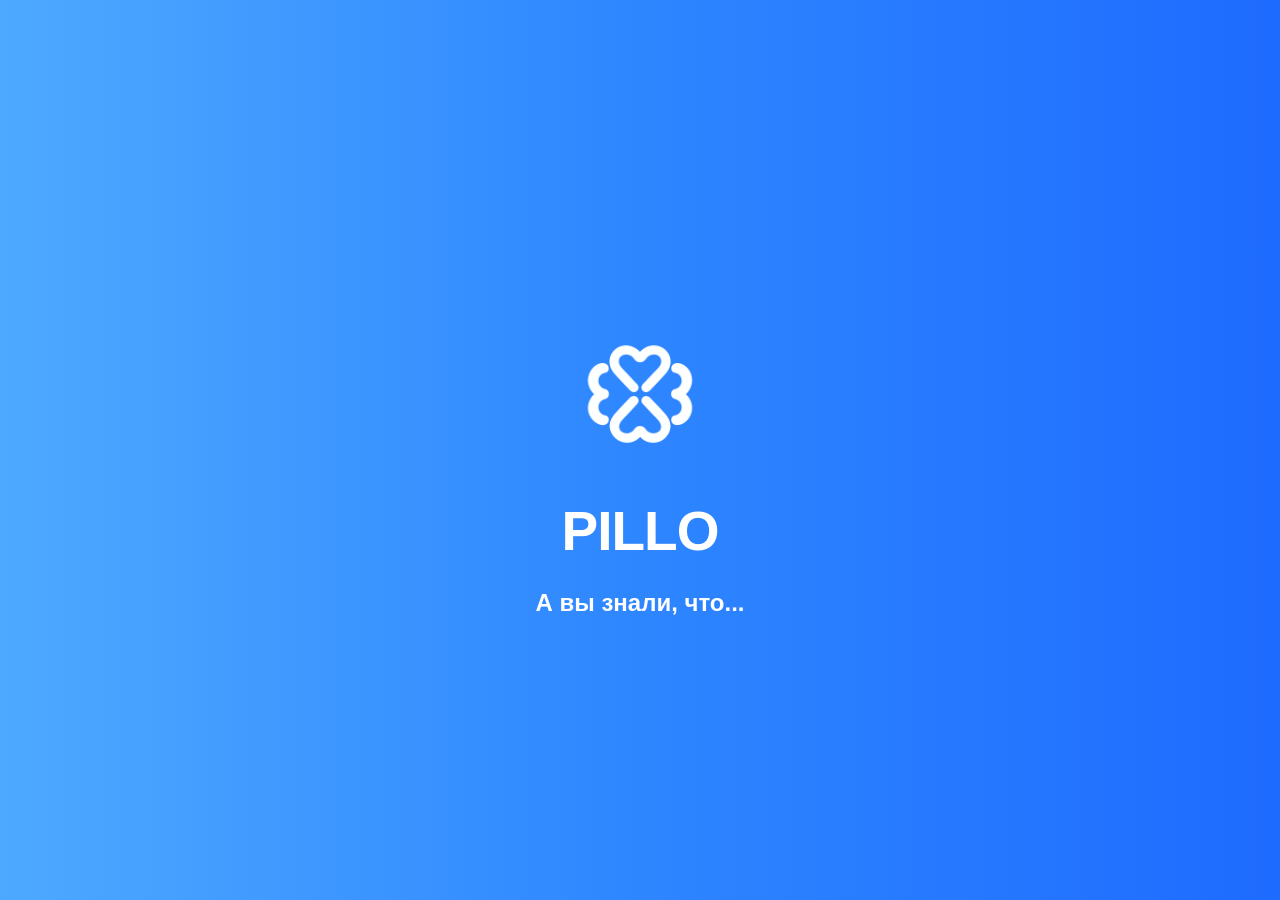
==== index.html @ 99089538 "Add files via upload" ====
<!DOCTYPE html>
<html lang="ru">
<head>
    <meta charset="UTF-8" />
    <link rel="icon" type="image/png" sizes="32x32" href="/favicon-32.png">
    <link rel="icon" type="image/png" sizes="192x192" href="/icon-192.png">
    <link rel="apple-touch-icon" href="/icon-192.png">
    <link rel="manifest" href="/manifest.json">
    <meta name="theme-color" content="#2E86FF">
    <meta name="viewport" content="width=device-width, initial-scale=1.0, maximum-scale=1.0, user-scalable=no, viewport-fit=cover" />
    <title>Таблетки • финальная версия</title>
    <style>
        :root {
            --tg-top-offset: 0px;
            --anim-duration: 0.2s;
            --anim-ease: cubic-bezier(0.2, 0.9, 0.4, 1);
        }
        * {
            margin: 0;
            padding: 0;
            box-sizing: border-box;
            font-family: 'Inter', -apple-system, BlinkMacSystemFont, 'Segoe UI', Roboto, Helvetica, Arial, sans-serif;
        }
        body {
            background: #eef2f6;
            display: flex;
            align-items: center;
            justify-content: center;
            min-height: 100vh;
            padding: 0;
        }
        .app {
            width: 100%;
            max-width: 400px;
            background: #ffffff;
            border-radius: 32px 32px 0 0;
            overflow: hidden;
            display: flex;
            flex-direction: column;
            height: calc(100vh - var(--tg-top-offset));
            box-shadow: 0 20px 40px rgba(0,20,50,0.15);
            position: relative;
            transition: box-shadow var(--anim-duration) var(--anim-ease);
        }
        .top-pill {
            background: #d2e6ff;
            border-radius: 0 0 32px 32px;
            padding: calc(18px + env(safe-area-inset-top) + var(--tg-top-offset)) 20px 18px 20px;
            display: flex;
            align-items: center;
            gap: 12px;
            box-shadow: 0 4px 12px rgba(0, 100, 200, 0.1);
            position: relative;
            transition: padding var(--anim-duration) var(--anim-ease);
        }
        .avatar {
            width: 52px;
            height: 52px;
            background: #b7d9ff;
            border-radius: 26px;
            display: flex;
            align-items: center;
            justify-content: center;
            flex-shrink: 0;
            overflow: hidden;
            background-size: cover;
            background-position: center;
            transition: transform var(--anim-duration) var(--anim-ease);
        }
        .avatar:active {
            transform: scale(0.94);
        }
        .avatar svg {
            width: 36px;
            height: 36px;
            fill: #1f5080;
            transition: fill var(--anim-duration) var(--anim-ease);
        }
        .user-info {
            flex: 1;
        }
        .user-name {
            font-weight: 800;
            font-size: 16px;
            color: #0a2540;
            line-height: 1.3;
            transition: color var(--anim-duration) var(--anim-ease);
        }
        .user-switch {
            font-size: 13px;
            color: #4f6f8f;
            margin-top: 2px;
            cursor: pointer;
            transition: color var(--anim-duration) var(--anim-ease);
        }
        .user-switch:active {
            opacity: 0.7;
        }
        .app-logo {
            width: 65px !important;
            height: 65px !important;
            min-width: 48px;
            min-height: 48px;
            background: #d2e6ff;
            border-radius: 14px;
            display: flex !important;
            align-items: center;
            justify-content: center;
            flex-shrink: 0;
            transition: transform var(--anim-duration) var(--anim-ease);
        }
        .app-logo:active {
            transform: scale(0.94);
        }
        .app-logo img {
            width: 55px !important;
            height: 55px !important;
            max-width: none;
            max-height: none;
            object-fit: contain;
            filter: brightness(0) saturate(100%) invert(0.5) sepia(1) saturate(5) hue-rotate(170deg);
        }
        .month-bar {
            display: flex;
            align-items: center;
            justify-content: space-between;
            padding: 12px 20px 8px;
            background: white;
            position: relative;
        }
        .month-left {
            font-weight: 700;
            font-size: 18px;
            color: #113355;
            cursor: pointer;
            display: flex;
            align-items: center;
            gap: 4px;
            transition: color var(--anim-duration) var(--anim-ease);
        }
        .month-left:active {
            color: #2e7aff;
        }
        .month-left svg {
            width: 20px;
            height: 20px;
            fill: #2d5980;
            transition: fill var(--anim-duration) var(--anim-ease);
        }
        .month-nav {
            display: flex;
            gap: 12px;
        }
        .month-nav button {
            background: #eef5fc;
            border: none;
            width: 36px;
            height: 36px;
            border-radius: 40px;
            display: flex;
            align-items: center;
            justify-content: center;
            cursor: pointer;
            transition: transform var(--anim-duration) var(--anim-ease), background var(--anim-duration) var(--anim-ease);
        }
        .month-nav button:active {
            transform: scale(0.92);
            background: #ddeeff;
        }
        .month-nav button svg {
            width: 24px;
            height: 24px;
            fill: #2d5980;
        }
        .calendar-popup {
            position: absolute;
            top: 80px;
            left: 50%;
            transform: translateX(-50%);
            width: 300px;
            max-width: 90vw;
            background: white;
            border-radius: 32px;
            box-shadow: 0 30px 50px #00000030;
            padding: 18px;
            z-index: 100;
            display: none;
            animation: popFade 0.2s var(--anim-ease);
        }
        @keyframes popFade {
            from { opacity: 0; transform: translate(-50%, -20px) scale(0.9); }
            to { opacity: 1; transform: translate(-50%, 0) scale(1); }
        }
        .cal-header {
            display: flex;
            justify-content: space-between;
            align-items: center;
            margin-bottom: 16px;
        }
        .cal-header button {
            background: #eef5fc;
            border: none;
            width: 36px;
            height: 36px;
            border-radius: 40px;
            display: flex;
            align-items: center;
            justify-content: center;
            cursor: pointer;
            transition: transform var(--anim-duration) var(--anim-ease);
        }
        .cal-header button:active {
            transform: scale(0.92);
        }
        .cal-header button svg {
            width: 24px;
            height: 24px;
            fill: #2d5980;
        }
        .cal-weekdays {
            display: grid;
            grid-template-columns: repeat(7,1fr);
            text-align: center;
            color: #6d8bb0;
            font-size: 12px;
            margin-bottom: 8px;
        }
        .cal-grid {
            display: grid;
            grid-template-columns: repeat(7,1fr);
            gap: 4px;
        }
        .cal-cell {
            aspect-ratio: 1/1;
            display: flex;
            align-items: center;
            justify-content: center;
            background: #f6faff;
            border-radius: 30px;
            cursor: pointer;
            font-weight: 500;
            transition: background var(--anim-duration) var(--anim-ease), transform var(--anim-duration) var(--anim-ease);
        }
        .cal-cell:active {
            transform: scale(0.9);
        }
        .cal-cell.selected {
            background: linear-gradient(90deg, #4DA9FF, #2E86FF, #1E6BFF);
            color: white;
        }
        .cal-cell.today {
            border: 2px solid #2e7aff;
            background: white;
            color: #2e7aff;
            font-weight: 700;
        }
        .cal-cell.empty {
            background: transparent;
            pointer-events: none;
        }
        .week-row {
            display: flex;
            gap: 6px;
            justify-content: space-between;
            padding: 0 16px 10px;
            transition: opacity 0.25s var(--anim-ease);
        }
        .day-chip {
            flex: 1;
            aspect-ratio: 1/1;
            background: #f6faff;
            border-radius: 16px;
            display: flex;
            flex-direction: column;
            align-items: center;
            justify-content: center;
            color: #1f3f5c;
            cursor: pointer;
            border: 2px solid transparent;
            transition: background var(--anim-duration) var(--anim-ease), border-color var(--anim-duration) var(--anim-ease), transform var(--anim-duration) var(--anim-ease);
        }
        .day-chip:active {
            transform: scale(0.94);
        }
        .day-chip.today {
            border-color: #2e7aff;
            background: white;
        }
        .day-chip.selected {
            background: linear-gradient(90deg, #4DA9FF, #2E86FF, #1E6BFF);
            color: white;
            border: none;
        }
        .day-number {
            font-weight: 700;
            font-size: 16px;
        }
        .day-name {
            font-size: 10px;
            text-transform: uppercase;
            opacity: 0.7;
        }
        .divider-light {
            height: 1px;
            background: #e0eaf5;
            margin: 6px 16px 10px;
        }
        .content {
            flex: 1;
            overflow-y: auto;
            padding: 0 16px 8px;
            scrollbar-width: thin;
            transition: padding var(--anim-duration) var(--anim-ease);
            position: relative;
        }
        .content-fade-out {
            animation: fadeOut 0.2s var(--anim-ease) forwards;
        }
        .content-fade-in {
            animation: fadeIn 0.2s var(--anim-ease) forwards;
        }
        @keyframes fadeOut {
            to { opacity: 0; transform: scale(0.95); }
        }
        @keyframes fadeIn {
            from { opacity: 0; transform: scale(0.95); }
            to { opacity: 1; transform: scale(1); }
        }
        .content::before {
            content: '';
            position: absolute;
            top: 0;
            left: 0;
            width: 20%;
            height: 100%;
            pointer-events: none;
            z-index: 1;
        }
        .content::after {
            content: '';
            position: absolute;
            top: 0;
            right: 0;
            width: 20%;
            height: 100%;
            pointer-events: none;
            z-index: 1;
        }
        .time-group {
            margin-bottom: 18px;
            border-bottom: 1px solid #edf2f9;
            padding-bottom: 6px;
            transition: border-color var(--anim-duration) var(--anim-ease);
        }
        .group-header {
            display: flex;
            align-items: center;
            justify-content: space-between;
            margin-bottom: 8px;
            cursor: pointer;
            user-select: none;
            transition: opacity var(--anim-duration) var(--anim-ease);
        }
        .group-header:active {
            opacity: 0.7;
        }
        .group-header-left {
            display: flex;
            align-items: center;
            gap: 6px;
        }
        .group-time {
            font-weight: 800;
            font-size: 20px;
            color: #0f2e4a;
        }
        .group-arrow svg {
            width: 20px;
            height: 20px;
            fill: #7a99bb;
            transition: transform 0.3s var(--anim-ease);
        }
        .group-header .btn-outline {
            background: #eaf1fb;
            border: none;
            padding: 6px 14px;
            border-radius: 40px;
            font-size: 13px;
            font-weight: 600;
            color: #1f4d8a;
            cursor: pointer;
            transition: background var(--anim-duration) var(--anim-ease), transform var(--anim-duration) var(--anim-ease);
        }
        .group-header .btn-outline:active {
            background: #d4e3ff;
            transform: scale(0.94);
        }
        .med-cards {
            display: grid;
            grid-template-rows: 1fr;
            transition: grid-template-rows 0.3s var(--anim-ease);
        }
        .time-group.collapsed .med-cards {
            grid-template-rows: 0fr;
        }
        .med-cards > * {
            min-height: 0;
            overflow: hidden;
        }
        .med-cards-inner {
            display: flex;
            flex-direction: column;
            gap: 8px;
        }
        .med-card {
            min-height: 78px;
            background: #ffffff;
            border-radius: 24px;
            padding: 14px 16px;
            margin: 8px 0;
            display: flex;
            align-items: center;
            gap: 12px;
            cursor: pointer;
            border: 1px solid #e2ecf9;
            transition: background 0.25s var(--anim-ease), box-shadow 0.25s var(--anim-ease), transform 0.2s ease;
            touch-action: pan-y;
            user-select: none;
            will-change: transform, background, box-shadow;
            position: relative;
            overflow: hidden;
        }
        .med-card:active {
            transform: scale(0.98);
            background: #f8fcff;
        }
        .med-card.taken {
            background: #edfff5;
            border-color: #a0ddc0;
        }
        .med-card.missed {
            background: #ffeceb;
            border-color: #ffc9c2;
        }
        .med-card.skipped {
            background: #ffeceb;
            border-color: #ffc9c2;
        }
        .med-card.swiping-right {
            background: linear-gradient(90deg, rgba(0,200,100,0.15), white);
        }
        .med-card.swiping-left {
            background: linear-gradient(90deg, white, rgba(255,80,80,0.15));
        }
        .med-icon {
            width: 50px;
            height: 50px;
            background: #f0f7ff;
            border-radius: 14px;
            display: flex;
            align-items: center;
            justify-content: center;
            flex-shrink: 0;
            transition: background var(--anim-duration) var(--anim-ease);
        }
        .input-group.time-group-ios {
            position: relative;
        }
        .input-group.time-group-ios {
    position: relative;
}

.time-input-wrapper {
    position: relative;
    display: flex;
    align-items: center;
    width: 100%;
}

#addMedicationToCourseBtn {
    display: block;
}

.time-input-wrapper input[type="time"] {
    width: 100%;
    padding: 12px 16px;
    border: 1px solid #d0ddee;
    border-radius: 24px;
    font-size: 16px;
    background: #f9fcff;
    outline: none;
    transition: border 0.2s var(--anim-ease), box-shadow 0.2s var(--anim-ease);
    -webkit-appearance: none;
    appearance: none;
    font-family: 'Inter', -apple-system, BlinkMacSystemFont, 'Segoe UI', Roboto, Helvetica, Arial, sans-serif;
}

.time-input-wrapper input[type="time"]:focus {
    border-color: #2e7aff;
    box-shadow: 0 0 0 3px rgba(46,122,255,0.1);
}

.time-input-wrapper input[type="time"]::-webkit-calendar-picker-indicator {
    background: transparent;
    position: absolute;
    right: 16px;
    top: 50%;
    transform: translateY(-50%);
    width: 24px;
    height: 24px;
    cursor: pointer;
    opacity: 0.6;
}

.btn-outline {
    background: #eaf1fb;
    border: none;
    padding: 8px 12px;
    border-radius: 40px;
    font-size: 13px;
    font-weight: 600;
    color: #1f4d8a;
    cursor: pointer;
    transition: background 0.2s, transform 0.1s;
}
.courses-list, .medicines-list {
    overflow-y: auto;
    max-height: 100%;
    -webkit-overflow-scrolling: touch;
    overscroll-behavior: contain;
    padding: 16px;
    /* Важно: задаём высоту относительно родителя */
    height: 100%;
    flex: 1;
}

.medicine-card-simple.optimistic,
.course-card.optimistic {
    opacity: 0.7;
    position: relative;
}

.medicine-card-simple.optimistic::after,
.course-card.optimistic::after {
    content: '';
    position: absolute;
    top: 0;
    left: 0;
    right: 0;
    bottom: 0;
    background: linear-gradient(90deg, transparent, rgba(255,255,255,0.3), transparent);
    animation: shimmer 1.5s infinite;
}

@keyframes shimmer {
    0% { transform: translateX(-100%); }
    100% { transform: translateX(100%); }
}

#tabContent {
    flex: 1;
    overflow: hidden;
    display: flex;
    flex-direction: column;
}
.btn-outline:active {
    background: #d4e3ff;
    transform: scale(0.94);
}

.time-input-wrapper input[type="time"]::-webkit-datetime-edit-fields-wrapper {
    padding: 0;
}

.time-input-wrapper input[type="time"]::-webkit-datetime-edit-hour-field,
.time-input-wrapper input[type="time"]::-webkit-datetime-edit-minute-field {
    font-family: 'Inter', -apple-system, BlinkMacSystemFont, 'Segoe UI', Roboto, Helvetica, Arial, sans-serif;
    font-size: 16px;
    padding: 0 2px;
}

.time-input-wrapper input[type="time"]::-webkit-datetime-edit-text {
    padding: 0 2px;
}

.time-placeholder {
    display: none;
    position: absolute;
    left: 16px;
    top: 50%;
    transform: translateY(-50%);
    color: #8FA9C6;
    font-size: 16px;
    pointer-events: none;
    font-family: 'Inter', -apple-system, BlinkMacSystemFont, 'Segoe UI', Roboto, Helvetica, Arial, sans-serif;
}

.time-input-wrapper input[type="time"]:not(:focus):placeholder-shown + .time-placeholder {
    display: block;
}

@media (hover: hover) {
    .med-card {
        cursor: pointer;
        transition: transform 0.1s ease, background 0.2s ease;
    }

    .med-card:hover {
        transform: scale(0.99);
        background: #f8fcff;
    }

    .med-card:active {
        transform: scale(0.98);
    }

    .day-chip:hover {
        background: #eef5fc;
        transform: scale(0.98);
    }

    .group-header .btn-outline:hover {
        background: #d4e3ff;
    }

    .action-btn:hover {
        background: #e6f0ff;
        transform: scale(0.98);
    }

    .action-btn.primary:hover {
        background: #1a5ad0;
    }
}

.sheet-overlay {
    pointer-events: auto;
}

.sheet-overlay .bottom-sheet-detail {
    pointer-events: auto;
}

@media (max-width: 768px) {
    .input-group.time-group-ios {
        margin-bottom: 20px;
    }

    .time-input-wrapper input[type="time"] {
        font-size: 15px;
        padding: 14px 16px;
    }

    .time-input-wrapper input[type="time"]::-webkit-datetime-edit-hour-field,
    .time-input-wrapper input[type="time"]::-webkit-datetime-edit-minute-field {
        font-size: 15px;
    }
}

@supports (-webkit-touch-callout: none) {
    .time-input-wrapper input[type="time"] {
        min-height: 48px;
        line-height: normal;
    }

    .time-input-wrapper input[type="time"]::-webkit-datetime-edit-hour-field:focus,
    .time-input-wrapper input[type="time"]::-webkit-datetime-edit-minute-field:focus {
        background-color: #e8f0ff;
        color: #2e7aff;
    }
}
.input-group.time-group-ios {
    position: relative;
}

.time-input-wrapper {
    position: relative;
    display: flex;
    align-items: center;
    width: 100%;
}

.time-input-wrapper input[type="time"] {
    width: 100%;
    padding: 12px 16px;
    border: 1px solid #d0ddee;
    border-radius: 24px;
    font-size: 16px;
    background: #f9fcff;
    outline: none;
    transition: border 0.2s var(--anim-ease), box-shadow 0.2s var(--anim-ease);
    -webkit-appearance: none;
    appearance: none;
    font-family: 'Inter', -apple-system, BlinkMacSystemFont, 'Segoe UI', Roboto, Helvetica, Arial, sans-serif;
    color: #01254a;
    text-align: left;
}

.time-input-wrapper input[type="time"]::-webkit-datetime-edit {
    text-align: left;
    padding: 0;
}

.time-input-wrapper input[type="time"]::-webkit-datetime-edit-fields-wrapper {
    text-align: left;
    padding: 0;
}

.time-input-wrapper input[type="time"]::-webkit-datetime-edit-hour-field,
.time-input-wrapper input[type="time"]::-webkit-datetime-edit-minute-field {
    font-family: 'Inter', -apple-system, BlinkMacSystemFont, 'Segoe UI', Roboto, Helvetica, Arial, sans-serif;
    font-size: 16px;
    padding: 0 2px;
    color: #01254a;
}

.time-input-wrapper input[type="time"]::-webkit-datetime-edit-text {
    padding: 0 2px;
    color: #01254a;
}

.time-input-wrapper input[type="time"]:focus {
    border-color: #2e7aff;
    box-shadow: 0 0 0 3px rgba(46,122,255,0.1);
}

.time-input-wrapper input[type="time"]::-webkit-calendar-picker-indicator {
    background: transparent;
    position: absolute;
    right: 16px;
    top: 50%;
    transform: translateY(-50%);
    width: 24px;
    height: 24px;
    cursor: pointer;
    opacity: 0.6;
}

@media (max-width: 768px) {
    .time-input-wrapper input[type="time"] {
        font-size: 15px;
        padding: 14px 16px;
    }

    .time-input-wrapper input[type="time"]::-webkit-datetime-edit-hour-field,
    .time-input-wrapper input[type="time"]::-webkit-datetime-edit-minute-field {
        font-size: 15px;
    }
}

@supports (-webkit-touch-callout: none) {
    .time-input-wrapper input[type="time"] {
        min-height: 48px;
        line-height: normal;
        text-align: left;
    }

    .time-input-wrapper input[type="time"]::-webkit-datetime-edit-hour-field:focus,
    .time-input-wrapper input[type="time"]::-webkit-datetime-edit-minute-field:focus {
        background-color: #e8f0ff;
        color: #2e7aff;
    }
}
        .med-icon svg {
            width: 30px;
            height: 30px;
            fill: #2e7aff;
        }
        .med-info {
            flex: 1;
            display: flex;
            flex-direction: column;
        }
        .med-name {
            font-weight: 700;
            font-size: 17px;
            color: #01254a;
            transition: color var(--anim-duration) var(--anim-ease);
        }
        .med-desc {
            color: #8FA9C6;
            font-size: 13px;
            margin-top: 3px;
            display: flex;
            align-items: center;
            gap: 4px;
        }
        .med-desc svg {
            width: 14px;
            height: 14px;
            fill: #8FA9C6;
        }
        .input-group.time-group-ios {
            position: relative;
        }

        .time-input-wrapper {
            position: relative;
            display: flex;
            align-items: center;
            width: 100%;
        }

        .time-input-wrapper input[type="time"] {
            width: 100%;
            padding: 12px 16px;
            border: 1px solid #d0ddee;
            border-radius: 24px;
            font-size: 16px;
            background: #f9fcff;
            outline: none;
            transition: border 0.2s var(--anim-ease), box-shadow 0.2s var(--anim-ease);
            -webkit-appearance: none;
            appearance: none;
            font-family: 'Inter', -apple-system, BlinkMacSystemFont, 'Segoe UI', Roboto, Helvetica, Arial, sans-serif;
        }

        .time-input-wrapper input[type="time"]:focus {
            border-color: #2e7aff;
            box-shadow: 0 0 0 3px rgba(46,122,255,0.1);
        }

        .time-input-wrapper input[type="time"]::-webkit-calendar-picker-indicator {
            background: transparent;
            position: absolute;
            right: 16px;
            top: 50%;
            transform: translateY(-50%);
            width: 24px;
            height: 24px;
            cursor: pointer;
            opacity: 0.6;
        }

        .time-input-wrapper input[type="time"]::-webkit-datetime-edit-fields-wrapper {
            padding: 0;
        }

        .time-input-wrapper input[type="time"]::-webkit-datetime-edit-hour-field,
        .time-input-wrapper input[type="time"]::-webkit-datetime-edit-minute-field {
            font-family: 'Inter', -apple-system, BlinkMacSystemFont, 'Segoe UI', Roboto, Helvetica, Arial, sans-serif;
            font-size: 16px;
            padding: 0 2px;
        }

        .time-input-wrapper input[type="time"]::-webkit-datetime-edit-text {
            padding: 0 2px;
        }

        .time-placeholder {
            display: none;
            position: absolute;
            left: 16px;
            top: 50%;
            transform: translateY(-50%);
            color: #8FA9C6;
            font-size: 16px;
            pointer-events: none;
            font-family: 'Inter', -apple-system, BlinkMacSystemFont, 'Segoe UI', Roboto, Helvetica, Arial, sans-serif;
        }

        .time-input-wrapper input[type="time"]:not(:focus):placeholder-shown + .time-placeholder {
            display: block;
        }

        @media (max-width: 768px) {
            .input-group.time-group-ios {
                margin-bottom: 20px;
            }

            .time-input-wrapper input[type="time"] {
                font-size: 15px;
                padding: 14px 16px;
            }

            .time-input-wrapper input[type="time"]::-webkit-datetime-edit-hour-field,
            .time-input-wrapper input[type="time"]::-webkit-datetime-edit-minute-field {
                font-size: 15px;
            }
        }

@supports (-webkit-touch-callout: none) {
    .time-input-wrapper input[type="time"] {
        min-height: 48px;
        line-height: normal;
    }

    .time-input-wrapper input[type="time"]::-webkit-datetime-edit-hour-field:focus,
    .time-input-wrapper input[type="time"]::-webkit-datetime-edit-minute-field:focus {
        background-color: #e8f0ff;
        color: #2e7aff;
    }
}
        .med-status {
            font-weight: 600;
            font-size: 13px;
            margin-top: 3px;
            display: flex;
            align-items: center;
            gap: 4px;
            transition: color var(--anim-duration) var(--anim-ease);
        }
        .status-taken { color: #0f9d6a; }
        .status-missed { color: #e74c3c; }
        .status-pending { color: #7a8fa8; }
        .status-postponed { color: #3498db; }
        .status-icon svg {
            width: 16px;
            height: 16px;
        }
        .status-taken svg { stroke: #0f9d6a; fill: none; }
        .status-missed svg { stroke: #e74c3c; fill: none; }
        .status-icon {
            display: inline-flex;
            align-items: center;
            justify-content: center;
            vertical-align: middle;
        }
        .status-icon svg {
            width: 1.2em;
            height: 1.2em;
            vertical-align: middle;
        }
        .med-status {
            display: flex;
            align-items: center;
            gap: 4px;
        }
        .status-pending {
            color: #7a8fa8;
            display: flex;
            align-items: center;
            gap: 4px;
        }
        .empty-state {
            display: flex;
            flex-direction: column;
            align-items: center;
            justify-content: center;
            padding: 60px 20px;
            text-align: center;
            color: #7f99bb;
        }
        .empty-state svg {
            width: 80px;
            height: 80px;
            fill: #aac3dd;
            margin-bottom: 20px;
        }
        .empty-state p {
            font-size: 16px;
            font-weight: 500;
        }
        .add-med-btn {
            background: linear-gradient(90deg, #4DA9FF, #2E86FF, #1E6BFF);
            border: none;
            border-radius: 30px;
            padding: 14px 20px;
            width: 70%;
            max-width: 300px;
            margin: 20px auto 10px;
            display: block;
            font-weight: 700;
            font-size: 16px;
            color: white;
            text-align: center;
            box-shadow: 0 6px 12px rgba(30,107,255,0.3);
            cursor: pointer;
            transition: transform var(--anim-duration) var(--anim-ease), box-shadow var(--anim-duration) var(--anim-ease), background 0.3s var(--anim-ease);
        }
        .add-med-btn:active {
            transform: scale(0.96);
            box-shadow: 0 3px 8px rgba(30,107,255,0.3);
        }
        .bottom-nav {
            display: flex;
            align-items: center;
            justify-content: space-between;
            padding: 12px 16px;
            background: transparent;
        }
        .nav-items {
            display: flex;
            gap: 8px;
        }
        .nav-item {
            display: flex;
            align-items: center;
            justify-content: center;
            height: 44px;
            border-radius: 32px;
            cursor: pointer;
            transition: all 0.25s var(--anim-ease);
            background: #f4faff;
            color: #2f4b70;
            box-shadow: 0 2px 8px rgba(0,0,0,0.05);
            will-change: transform, background, width;
            flex: 0 0 auto;
            width: 44px;
            padding: 0;
        }
        .nav-item:active {
            transform: scale(0.94);
        }
        .nav-item.active {
            background: linear-gradient(90deg, #4DA9FF, #2E86FF, #1E6BFF);
            color: white;
            flex: 1 1 auto;
            width: auto;
            padding-left: 18px;
            padding-right: 18px;
            box-shadow: 0 8px 18px rgba(30,107,255,0.4);
        }
        .nav-item .icon {
            display: flex;
            align-items: center;
            justify-content: center;
        }
        .nav-item .icon svg {
            width: 24px;
            height: 24px;
            fill: currentColor;
        }
        .nav-item .text {
            display: none;
            font-weight: 600;
            font-size: 15px;
            margin-left: 6px;
            white-space: nowrap;
            color: inherit;
            opacity: 0;
            transform: translateX(-6px);
            transition: opacity 240ms var(--anim-ease), transform 240ms var(--anim-ease);
            pointer-events: none;
        }
        .nav-item.active .text {
            display: inline;
            opacity: 1;
            transform: translateX(0);
            pointer-events: auto;
        }
        .plus-button {
            width: 56px;
            height: 56px;
            background: linear-gradient(90deg, #4DA9FF, #2E86FF, #1E6BFF);
            border: none;
            border-radius: 30px;
            display: flex;
            align-items: center;
            justify-content: center;
            box-shadow: 0 8px 18px rgba(30,107,255,0.4);
            cursor: pointer;
            flex-shrink: 0;
            transition: transform var(--anim-duration) var(--anim-ease), box-shadow var(--anim-duration) var(--anim-ease);
        }
        .plus-button:active {
            transform: scale(0.92);
            box-shadow: 0 4px 12px rgba(30,107,255,0.4);
        }
        .plus-button svg {
            width: 32px;
            height: 32px;
            fill: white;
        }
        .modal-sheet-overlay {
            position: fixed;
            inset: 0;
            background: rgba(0,0,0,0.5);
            display: none;
            align-items: flex-end;
            justify-content: center;
            z-index: 200;
            animation: fadeIn 0.2s var(--anim-ease);
        }
        @keyframes fadeIn {
            from { opacity: 0; }
            to { opacity: 1; }
        }
        .modal-sheet {
            width: 100%;
            max-width: 400px;
            display: flex;
            flex-direction: column;
            padding: 16px;
            animation: slideUp 0.25s var(--anim-ease);
        }
        @keyframes slideUp {
            from { transform: translateY(100%); }
            to { transform: translateY(0); }
        }
        .modal-card {
            background: white;
            border-radius: 28px;
            padding: 14px 12px 8px 12px;
            display: flex;
            flex-direction: column;
        }
        .modal-title {
            font-weight: 700;
            font-size: 16px;
            color: #263238;
            text-align: center;
            padding: 4px 0 12px 0;
        }
        .modal-divider {
            height: 1px;
            background: #f0f0f0;
            margin: 0 0 8px 0;
        }
        .modal-option-group {
            display: flex;
            flex-direction: column;
        }
        .modal-option {
            padding: 16px 0;
            font-weight: 500;
            font-size: 16px;
            color: #263238;
            text-align: center;
            cursor: pointer;
            border-bottom: 1px solid #f0f0f0;
            transition: background var(--anim-duration) var(--anim-ease);
        }
        .modal-option:active {
            background: #f5f5f5;
        }
        .modal-option:last-child {
            border-bottom: none;
        }
        .modal-cancel-btn {
            background: white;
            border-radius: 14px;
            height: 48px;
            display: flex;
            align-items: center;
            justify-content: center;
            font-weight: 500;
            font-size: 16px;
            color: #263238;
            cursor: pointer;
            margin-top: 8px;
            box-shadow: 0 2px 8px rgba(0,0,0,0.05);
            transition: background var(--anim-duration) var(--anim-ease);
        }
        .modal-cancel-btn:active {
            background: #f5f5f5;
        }
        .take-all-option {
            background: white;
            color: #2e7aff !important;
            border-radius: 40px;
            margin: 4px 0;
            padding: 14px 0;
            font-weight: 600;
            border: 0px solid #d0ddee;
            box-shadow: none;
        }
        .take-all-subtitle {
            font-size: 14px;
            color: #6f8fb0;
            text-align: center;
            margin-bottom: 8px;
        }
        #cancelTakeAll {
            background: white;
            color: #2e7aff;
            border: 0px solid #d0ddee;
            box-shadow: none;
        }
        .sheet-overlay {
            position: fixed;
            inset: 0;
            background: rgba(0,0,0,0.3);
            backdrop-filter: blur(3px);
            display: none;
            align-items: flex-end;
            justify-content: center;
            z-index: 150;
            animation: fadeIn 0.2s var(--anim-ease);
        }
        .bottom-sheet-detail {
            width: 100%;
            max-width: 400px;
            background: white;
            border-radius: 32px 32px 0 0;
            padding: 0 20px 20px 20px;
            box-shadow: 0 -10px 30px rgba(0,0,0,0.15);
            display: flex;
            flex-direction: column;
            animation: slideUp 0.25s var(--anim-ease);
            transition: transform 0.2s ease;
            height: 85%;
            overflow-y: auto;
        }
        .sheet-handle {
            width: 40px;
            height: 4px;
            background: #d9d9d9;
            border-radius: 2px;
            margin: 16px auto 0;
        }
        .sheet-header-buttons {
            display: flex;
            justify-content: space-between;
            align-items: center;
            margin-top: 16px;
        }
        .btn-icon {
            width: 40px;
            height: 40px;
            background: #f5f8ff;
            border-radius: 12px;
            display: flex;
            align-items: center;
            justify-content: center;
            cursor: pointer;
            transition: background var(--anim-duration) var(--anim-ease), transform var(--anim-duration) var(--anim-ease);
        }
        .btn-icon:active {
            background: #e6f0ff;
            transform: scale(0.92);
        }
        .btn-icon svg {
            width: 24px;
            height: 24px;
            fill: #1a2e44;
        }
        .pill-image-frame {
            width: 150px;
            height: 150px;
            margin: 30px auto 0;
            background: #f5f8ff;
            border-radius: 24px;
            display: flex;
            align-items: center;
            justify-content: center;
            transition: transform var(--anim-duration) var(--anim-ease);
        }
        .pill-image-frame:active {
            transform: scale(0.96);
        }
        .pill-image-frame svg {
            width: 120px;
            height: 120px;
            fill: #2e7aff;
        }
        .sheet-detail-title {
            font-weight: 700;
            font-size: 22px;
            color: #1a2e44;
            text-align: center;
            margin-top: 18px;
        }
        .sheet-subtitle {
            font-size: 14px;
            color: #6f8fb0;
            text-align: center;
            margin-top: 10px;
            line-height: 1.4;
            white-space: pre-line;
        }
        .progress-label {
            font-weight: 600;
            font-size: 14px;
            color: #6f8fb0;
            margin-top: 24px;
            margin-bottom: 8px;
        }
        .progress-bar-bg {
            background: #e2ecf9;
            height: 8px;
            border-radius: 30px;
            overflow: hidden;
            margin-bottom: 20px;
        }
        .progress-fill {
            height: 100%;
            background: linear-gradient(90deg, #5faaff, #2e7aff);
            border-radius: 30px;
            transition: width 0.3s var(--anim-ease);
        }
        .med-card.postponed {
            background: #e8f4fd;
            border-color: #3498db;
        }
        .info-card-blue {
            background: #e1efff;
            border-radius: 24px;
            padding: 18px;
            display: flex;
            justify-content: space-between;
            align-items: flex-start;
            margin: 16px 0;
            transition: background var(--anim-duration) var(--anim-ease);
        }
        .info-row {
            display: flex;
            align-items: center;
            gap: 12px;
            margin-bottom: 14px;
        }
        .info-row svg {
            width: 18px;
            height: 18px;
            fill: #3466a0;
        }
        .info-row .info-text {
            font-weight: 600;
            font-size: 16px;
            color: #003e7e;
        }
        .info-row:last-child {
            margin-bottom: 0;
        }
        .edit-icon-btn {
            width: 40px;
            height: 40px;
            background: white;
            border-radius: 20px;
            display: flex;
            align-items: center;
            justify-content: center;
            box-shadow: 0 2px 8px rgba(0,0,0,0.05);
            cursor: pointer;
            transition: transform var(--anim-duration) var(--anim-ease);
        }
        .edit-icon-btn:active {
            transform: scale(0.92);
        }
        .edit-icon-btn svg {
            width: 22px;
            height: 22px;
            fill: #004c99;
        }
        .action-row {
            display: flex;
            gap: 12px;
            margin: 12px 0;
        }
        .action-btn {
            flex: 1;
            background: #f5f8ff;
            border: none;
            border-radius: 40px;
            padding: 16px 0;
            font-weight: 600;
            font-size: 16px;
            color: #1d4d7c;
            cursor: pointer;
            transition: transform var(--anim-duration) var(--anim-ease), background var(--anim-duration) var(--anim-ease);
        }
        .action-btn:active {
            transform: scale(0.96);
            background: #e6f0ff;
        }
        .action-btn.primary {
            background: #2e7aff;
            color: white;
        }
        .action-btn.primary:active {
            background: #1a5ad0;
        }
        .bottom-bar {
            display: flex;
            align-items: center;
            background: #f5f8ff;
            border-radius: 30px;
            height: 50px;
            margin-top: 16px;
        }
        .bottom-bar-item {
            flex: 1;
            display: flex;
            align-items: center;
            justify-content: center;
            gap: 8px;
            cursor: pointer;
            height: 100%;
            transition: background var(--anim-duration) var(--anim-ease);
        }
        .bottom-bar-item:active {
            background: #e6f0ff;
            border-radius: 30px;
        }
        .bottom-bar-item svg {
            width: 20px;
            height: 20px;
        }
        .bottom-bar-item .text {
            font-weight: 600;
            font-size: 15px;
        }
        .divider-vertical {
            width: 1px;
            height: 60%;
            background: #d0ddee;
        }
        .delete-text {
            color: #e74c3c;
        }
        .delete-text svg {
            fill: #e74c3c;
        }
        .create-sheet .input-group {
            margin-bottom: 16px;
        }
        .create-sheet label {
            display: block;
            font-weight: 600;
            font-size: 14px;
            color: #1d4d7c;
            margin-bottom: 4px;
        }
        .create-sheet input, .create-sheet select {
            width: 100%;
            padding: 12px 16px;
            border: 1px solid #d0ddee;
            border-radius: 24px;
            font-size: 16px;
            background: #f9fcff;
            outline: none;
            transition: border 0.2s var(--anim-ease), box-shadow 0.2s var(--anim-ease);
        }
        .create-sheet input:focus, .create-sheet select:focus {
            border-color: #2e7aff;
            box-shadow: 0 0 0 3px rgba(46,122,255,0.1);
        }
        .create-sheet .action-row {
            margin-top: 24px;
        }
        .user-switch-sheet {
            height: 40% !important;
            min-height: 250px;
        }
        .user-list-item {
            display: flex;
            align-items: center;
            padding: 12px 16px;
            gap: 16px;
            cursor: pointer;
            border-bottom: 1px solid #f0f0f0;
            transition: background var(--anim-duration) var(--anim-ease);
        }
        .user-list-item:active {
            background: #f5faff;
        }
        .user-list-item:last-child {
            border-bottom: none;
        }
        .user-avatar-small {
            width: 48px;
            height: 48px;
            background: #e1efff;
            border-radius: 24px;
            display: flex;
            align-items: center;
            justify-content: center;
            font-weight: 600;
            color: #1f5080;
            font-size: 16px;
            overflow: hidden;
            background-size: cover;
            background-position: center;
        }
        .user-avatar-small.plus {
            background: linear-gradient(90deg, #4DA9FF, #2E86FF, #1E6BFF);
            color: white;
        }
        .user-name-small {
            font-weight: 600;
            font-size: 16px;
            color: #0a2540;
        }
        @media (min-width: 600px) {
            .app { max-width: 700px; height: calc(900px - var(--tg-top-offset)); border-radius: 40px; }
            .top-pill { padding: calc(20px + env(safe-area-inset-top) + var(--tg-top-offset)) 30px; }
            .avatar { width: 64px; height: 64px; }
            .avatar svg { width: 42px; height: 42px; }
            .user-name { font-size: 22px; }
            .user-switch { font-size: 16px; }
            .month-bar { padding: 14px 30px 10px; }
            .month-left { font-size: 22px; }
            .month-left svg { width: 26px; height: 26px; }
            .month-nav button { width: 40px; height: 40px; }
            .month-nav button svg { width: 28px; height: 28px; }
            .week-row { padding: 0 30px 14px; gap: 8px; }
            .day-chip { border-radius: 22px; }
            .day-number { font-size: 22px; }
            .day-name { font-size: 13px; }
            .content { padding: 0 30px 12px; }
            .group-time { font-size: 26px; }
            .group-arrow svg { width: 26px; height: 26px; }
            .group-header .btn-outline { font-size: 15px; padding: 6px 16px; }
            .med-card { min-height: 90px; padding: 14px 18px; }
            .med-icon { width: 64px; height: 64px; }
            .med-icon svg { width: 40px; height: 40px; }
            .med-name { font-size: 18px; }
            .med-desc { font-size: 15px; }
            .med-desc svg { width: 16px; height: 16px; }
            .med-status { font-size: 15px; }
            .status-icon svg { width: 18px; height: 18px; }
            .add-med-btn { font-size: 16px; padding: 12px 20px; margin: 16px auto; max-width: 260px; }
            .bottom-nav { padding: 12px 30px; }
            .nav-items { gap: 10px; }
            .nav-item { height: 48px; width: 48px; }
            .nav-item.active { width: auto; padding-left: 18px; padding-right: 18px; }
            .nav-item .icon svg { width: 28px; height: 28px; }
            #navHome .icon svg { width: 30px; height: 30px; }
            #navStats .icon svg { width: 36px; height: 36px; }
            #navProfile .icon svg { width: 34px; height: 34px; }
            .nav-item .text { font-size: 16px; }
            .plus-button { width: 56px; height: 56px; border-radius: 32px; }
            .plus-button svg { width: 34px; height: 34px; }
            .calendar-popup { top: 120px; width: 380px; padding: 20px; }
            .cal-header button { width: 40px; height: 40px; }
            .cal-header button svg { width: 26px; height: 26px; }
            .cal-weekdays { font-size: 15px; }
            .cal-cell { font-size: 17px; }
            .modal-sheet { max-width: 550px; padding: 16px; }
            .modal-title { font-size: 20px; padding: 4px 0 14px; }
            .modal-option { font-size: 17px; padding: 16px 0; }
            .modal-cancel-btn { height: 54px; font-size: 17px; border-radius: 22px; }
            .bottom-sheet-detail, .create-sheet { max-width: 550px; padding: 0 28px 28px; }
            .create-sheet input, .create-sheet select { font-size: 17px; padding: 12px 18px; }
            .create-sheet label { font-size: 15px; margin-bottom: 5px; }
            .action-btn { font-size: 17px; padding: 14px 0; }
            .bottom-bar { height: 58px; }
            .bottom-bar-item svg { width: 24px; height: 24px; }
            .bottom-bar-item .text { font-size: 17px; }
        }
        @media (max-width: 768px) {
            .app {
                max-width: none;
                border-radius: 0;
            }
            .top-pill {
                padding: calc(42px + env(safe-area-inset-top) + var(--tg-top-offset)) 16px 12px 16px;
            }
            .bottom-nav {
                padding: 12px 16px calc(32px + env(safe-area-inset-bottom));
            }
        }
        html.tg-has-offset body::before {
            content: "";
            position: fixed;
            top: 0;
            left: 0;
            height: var(--tg-top-offset);
            width: 100%;
            pointer-events: none;
            z-index: 9999;
        }
        .group-arrow svg { transition: transform 320ms var(--anim-ease); transform-origin: center; }
        .time-group.collapsed .group-arrow svg { transform: rotate(-180deg); }
        .med-cards {
            overflow: hidden;
            max-height: 9999px;
            transition: max-height 320ms var(--anim-ease), opacity 220ms var(--anim-ease);
        }
        .time-group.collapsed .med-cards { max-height: 0; opacity: 0; }
        .med-card.is-dragging { box-shadow: 0 10px 24px rgba(12,36,80,0.08); transform-origin: left center; }
        .calendar-popup {
            transition: transform 220ms var(--anim-ease), opacity 220ms var(--anim-ease);
            will-change: transform, left, top, opacity;
        }
        .bottom-sheet-detail {
            transition: transform 320ms cubic-bezier(0.2,0.9,0.3,1);
            will-change: transform;
        }
        .slide-left-out {
            animation: slideLeftOut 0.25s var(--anim-ease) forwards;
        }
        .slide-right-out {
            animation: slideRightOut 0.25s var(--anim-ease) forwards;
        }
        .slide-left-in {
            animation: slideLeftIn 0.25s var(--anim-ease) forwards;
        }
        .slide-right-in {
            animation: slideRightIn 0.25s var(--anim-ease) forwards;
        }
        @keyframes slideLeftOut {
            to { transform: translateX(-30%); opacity: 0; }
        }
        @keyframes slideRightOut {
            to { transform: translateX(30%); opacity: 0; }
        }
        @keyframes slideLeftIn {
            from { transform: translateX(30%); opacity: 0; }
            to { transform: translateX(0); opacity: 1; }
        }
        @keyframes slideRightIn {
            from { transform: translateX(-30%); opacity: 0; }
            to { transform: translateX(0); opacity: 1; }
        }
        .week-fade-out {
            opacity: 0;
            transition: opacity 0.25s var(--anim-ease);
        }
        .week-fade-in {
            opacity: 1;
            transition: opacity 0.25s var(--anim-ease);
        }

        .med-card {
    cursor: pointer;
    touch-action: pan-y pinch-zoom;
    -webkit-tap-highlight-color: transparent;
}

.med-card:active {
    transform: scale(0.98);
    transition: transform 0.05s ease;
}

@media (hover: hover) {
    .med-card:hover {
        transform: scale(0.99);
    }
}

@supports (-webkit-touch-callout: none) {
    .med-card {
        cursor: pointer;
        transition: transform 0.05s ease;
    }

    .med-card:active {
        transform: scale(0.98);
    }
}

        #splash {
            position: fixed;
            top: 0;
            left: 0;
            width: 100%;
            height: 100%;
            background: linear-gradient(90deg, #4DA9FF, #2E86FF, #1E6BFF);
            z-index: 10000;
            display: flex;
            flex-direction: column;
            align-items: center;
            justify-content: center;
            font-family: 'Inter', sans-serif;
            transition: opacity 0.5s ease;
            pointer-events: none;
        }
        #splash.fade-out {
            opacity: 0;
        }
        .splash-content {
            text-align: center;
            color: white;
            max-width: 300px;
        }
        .splash-greeting {
            font-weight: 800;
            font-size: 30px;
            line-height: 1.3;
            margin-bottom: 20px;
        }
        .splash-logo-frame {
            width: 200px;
            height: 200px;
            margin: 0 auto 10px;
            display: flex;
            align-items: center;
            justify-content: center;
        }
        .splash-logo-frame img {
            width: 120px;
            height: 120px;
            object-fit: contain;
            filter: brightness(0) invert(1);
        }
        .splash-pillo {
            font-weight: 800;
            font-size: 55px;
            line-height: 1;
            margin-bottom: 30px;
            letter-spacing: -1px;
        }
        .splash-fact-title {
            font-weight: 700;
            font-size: 24px;
            margin-bottom: 10px;
        }
        .splash-fact-body {
            font-size: 20px;
            color: #e8f5ff;
            line-height: 1.4;
        }
        .tabs-container {
            display: flex;
            gap: 8px;
            padding: 12px 16px;
            background: white;
            border-bottom: 1px solid #e0eaf5;
        }
        .tab-btn {
            flex: 1;
            padding: 12px;
            border-radius: 30px;
            font-weight: 600;
            font-size: 15px;
            border: none;
            background: #f4faff;
            color: #2f4b70;
            cursor: pointer;
            transition: all 0.2s ease;
        }
        .tab-btn.active {
            background: linear-gradient(90deg, #4DA9FF, #2E86FF, #1E6BFF);
            color: white;
            box-shadow: 0 4px 10px rgba(46,122,255,0.3);
        }
        .courses-list, .medicines-list {
            padding: 16px;
        }
        .course-card, .medicine-card-simple {
            background: white;
            border-radius: 20px;
            padding: 16px;
            margin-bottom: 12px;
            box-shadow: 0 2px 8px rgba(0,0,0,0.05);
            border: 1px solid #e2ecf9;
            cursor: pointer;
            transition: transform 0.1s ease;
        }
        .course-card:active, .medicine-card-simple:active {
            transform: scale(0.98);
        }
        .course-title {
            font-weight: 700;
            font-size: 18px;
            color: #01254a;
        }
        .course-dates {
            color: #6f8fb0;
            font-size: 14px;
            margin-top: 4px;
        }
        .course-progress {
            margin-top: 8px;
            height: 6px;
            background: #e2ecf9;
            border-radius: 3px;
            overflow: hidden;
        }
        .course-progress-fill {
            height: 100%;
            background: #2e7aff;
            border-radius: 3px;
        }
        .add-button {
            margin: 16px;
        }
        /* Стили для формы добавления препарата в курс */
        .medications-list-in-course {
            margin: 16px 0;
        }
        .medication-item {
            display: flex;
            align-items: center;
            padding: 12px;
            background: #f9fcff;
            border-radius: 16px;
            margin-bottom: 8px;
        }
        .btn-icon-small {
            width: 36px;
            height: 36px;
            background: #f5f8ff;
            border-radius: 12px;
            display: flex;
            align-items: center;
            justify-content: center;
            cursor: pointer;
        }
        .bottom-nav {
    flex-shrink: 0;
}
#dynamicContent {
    flex: 1;
    display: flex;
    flex-direction: column;
    overflow: hidden;
    min-height: 0;  /* важно для flex-прокрутки */
}
.content {
    flex: 1;
    overflow-y: auto;
    padding: 0 16px 8px;
    -webkit-overflow-scrolling: touch;  /* ← добавить */
    overscroll-behavior: contain;       /* ← добавить */
}

.bottom-sheet-detail {
    /* ... существующие стили ... */
    -webkit-overflow-scrolling: touch;  /* ← добавить */
    overscroll-behavior: contain;       /* ← добавить */
}

.courses-list, .medicines-list {
    overflow-y: auto;
    max-height: 100%;
    -webkit-overflow-scrolling: touch;  /* ← добавить */
}
.courses-list, .medicines-list {
    overflow-y: auto;
    max-height: 100%;
}
    </style>
</head>
<body>
<div id="splash">
    <div class="splash-content">
        <div class="splash-greeting" id="splashGreeting"></div>
        <div class="splash-logo-frame">
            <img src="logo.PNG" alt="PILLO">
        </div>
        <div class="splash-pillo">PILLO</div>
        <div class="splash-fact-title">А вы знали, что...</div>
        <div class="splash-fact-body" id="splashFact"></div>
    </div>
</div>

<div class="app" id="app">
    <div class="top-pill">
        <div class="avatar" id="avatarContainer">
            <svg id="avatarPlaceholder" viewBox="0 0 24 24" style="display: block;">
                <path fill="#1f5080" d="M12 12a4 4 0 1 1 0-8 4 4 0 0 1 0 8zm0 2c-4 0-7 2-7 4v1h14v-1c0-2-3-4-7-4z"/>
            </svg>
        </div>
        <div class="user-info">
            <div class="user-name" id="userName">Загрузка...</div>
            <!-- <div class="user-switch" id="userSwitchBtn">Сменить пользователя</div> -->
        </div>
        <div class="app-logo">
            <img src="logo.PNG" alt="Logo">
        </div>
    </div>
    <div id="contentDiv"></div>
    <div class="month-bar" id="monthBar">
        <span class="month-left" id="monthLabel">
          Февраль 2026
          <svg viewBox="0 0 24 24"><path d="M7 10l5 5 5-5z"/></svg>
        </span>
        <div class="month-nav">
            <button id="prevWeek"><svg viewBox="0 0 24 24"><path d="M15 6l-6 6 6 6"/></svg></button>
            <button id="nextWeek"><svg viewBox="0 0 24 24"><path d="M9 6l6 6-6 6"/></svg></button>
        </div>
    </div>
    <div class="calendar-popup" id="calendarPopup">
        <div class="cal-header">
            <button id="calPrevMonth"><svg viewBox="0 0 24 24"><path d="M15 6l-6 6 6 6"/></svg></button>
            <span id="calMonthYear">Февраль 2026</span>
            <button id="calNextMonth"><svg viewBox="0 0 24 24"><path d="M9 6l6 6-6 6"/></svg></button>
        </div>
        <div class="cal-weekdays">
            <span>ПН</span><span>ВТ</span><span>СР</span><span>ЧТ</span><span>ПТ</span><span>СБ</span><span>ВС</span>
        </div>
        <div class="cal-grid" id="calGrid"></div>
    </div>
    <div class="week-row" id="weekRow"></div>
    <div class="divider-light" id="dividerLight"></div>
    <div id="dynamicContent">
    <div class="content" id="content"></div>
</div>
    <div class="bottom-nav">
        <div class="nav-items">
            <div class="nav-item active" id="navHome">
                <span class="icon">
                    <svg viewBox="0 0 19 19" fill="currentColor">
                        <path d="M15.875 16.212c0 .552-.476.788-1.062.788h-1.063c-.586 0-1.062-.236-1.062-.788v-1c0-1.105-.951-2.212-2.125-2.212h-2.125c-1.175 0-2.125 1.107-2.125 2.212v1c0 .552-.477.788-1.063.788H4.188c-.586 0-1.062-.236-1.062-.788V8.149c0-.133.056-.26.155-.354l5.457-5.136c.416-.391 1.088-.391 1.503 0l5.48 5.156c.099.094.155.221.155.353v8.044zM18 7.625c0-.265-.112-.518-.309-.706l-6.693-6.33c-.829-.783-2.175-.786-3.007-.006L1.312 6.848c-.199.188-.312.442-.312.708V17.212c0 1.105.951 1.788 2.125 1.788h3.188c1.174 0 2.125-.683 2.125-1.788v-1c0-.552.476-1 1.062-1 .586 0 1.063.448 1.063 1v1c0 1.105.95 1.788 2.125 1.788h3.187c1.174 0 2.125-.683 2.125-1.788V7.625z"/>
                    </svg>
                </span>
                <span class="text">Главная</span>
            </div>
            <div class="nav-item" id="navStats">
                <span class="icon">
                   <svg viewBox="0 0 24 24" fill="currentColor" xmlns="http://www.w3.org/2000/svg">
    <path d="M18 11.9999H17.1986C16.3689 11.9999 15.9541 11.9999 15.6102 12.1946C15.2664 12.3893 15.0529 12.745 14.6261 13.4564L14.5952 13.5079C14.1976 14.1706 13.9987 14.502 13.7095 14.4965C13.4202 14.4911 13.2339 14.1525 12.8615 13.4753L11.1742 10.4075C10.8269 9.77606 10.6533 9.46034 10.3759 9.44537C10.0986 9.43039 9.892 9.72558 9.47875 10.3159L9.19573 10.7203C8.75681 11.3473 8.53734 11.6608 8.21173 11.8303C7.88612 11.9999 7.50342 11.9999 6.73803 11.9999H6" stroke="currentColor" stroke-width="1.5" stroke-linecap="round"/>
    <path d="M8.96173 18.9108L9.42605 18.3219L8.96173 18.9108ZM12 5.5006L11.4596 6.0207C11.601 6.1676 11.7961 6.2506 12 6.2506C12.2039 6.2506 12.399 6.1676 12.5404 6.0207L12 5.5006ZM15.0383 18.9109L15.5026 19.4999V19.4999L15.0383 18.9109ZM12 20.4859L12 19.7359L12 20.4859ZM2.65666 13.3964C2.87558 13.748 3.33811 13.8556 3.68974 13.6367C4.04137 13.4178 4.14895 12.9552 3.93003 12.6036L2.65666 13.3964ZM6.52969 15.7718C6.23645 15.4793 5.76158 15.4798 5.46903 15.7731C5.17649 16.0663 5.17706 16.5412 5.47031 16.8337L6.52969 15.7718ZM2.75 9.13707C2.75 6.33419 4.00722 4.59507 5.57921 3.99711C7.15546 3.39753 9.35129 3.8302 11.4596 6.0207L12.5404 4.9805C10.1489 2.49583 7.3447 1.72069 5.04591 2.59512C2.74286 3.47116 1.25 5.88785 1.25 9.13707H2.75ZM15.5026 19.4999C16.9949 18.3234 18.7837 16.7461 20.2061 14.9838C21.6126 13.2412 22.75 11.2089 22.75 9.13703H21.25C21.25 10.688 20.3777 12.3829 19.0389 14.0417C17.716 15.6807 16.0239 17.1788 14.574 18.3219L15.5026 19.4999ZM22.75 9.13703C22.75 5.88784 21.2571 3.47115 18.9541 2.59511C16.6553 1.7207 13.8511 2.49583 11.4596 4.9805L12.5404 6.0207C14.6487 3.8302 16.8445 3.39753 18.4208 3.99711C19.9928 4.59506 21.25 6.33418 21.25 9.13703H22.75ZM8.49742 19.4998C9.77172 20.5044 10.6501 21.2359 12 21.2359L12 19.7359C11.2693 19.7359 10.8157 19.4174 9.42605 18.3219L8.49742 19.4998ZM14.574 18.3219C13.1843 19.4174 12.7307 19.7359 12 19.7359L12 21.2359C13.3499 21.2359 14.2283 20.5044 15.5026 19.4999L14.574 18.3219ZM3.93003 12.6036C3.18403 11.4054 2.75 10.2312 2.75 9.13707H1.25C1.25 10.617 1.83054 12.0695 2.65666 13.3964L3.93003 12.6036ZM9.42605 18.3219C8.50908 17.599 7.49093 16.7307 6.52969 15.7718L5.47031 16.8337C6.48347 17.8445 7.54819 18.7515 8.49742 19.4998L9.42605 18.3219Z" fill="currentColor"/>
                    </svg>
                </span>
                <span class="text">Курсы</span>
            </div>
            <div class="nav-item" id="navProfile">
                <span class="icon">
                    <svg viewBox="0 0 24 24" fill="none" xmlns="http://www.w3.org/2000/svg">
                        <g clip-path="url(#clip0_429_11217)">
                            <path d="M4 18C4 15.7908 5.79086 14 8 14H16C18.2091 14 20 15.7908 20 18V18C20 19.1045 19.1046 20 18 20H6C4.89543 20 4 19.1045 4 18V18Z" stroke="currentColor" stroke-width="2.5" stroke-linejoin="round"/>
                            <circle cx="12" cy="6.99997" r="3" stroke="currentColor" stroke-width="2.5"/>
                        </g>
                        <defs>
                            <clipPath id="clip0_429_11217">
                                <rect width="24" height="24" fill="white"/>
                            </clipPath>
                        </defs>
                    </svg>
                </span>
                <span class="text">Профиль</span>
            </div>
        </div>
        <button class="plus-button" id="plusBtn">
            <svg viewBox="0 0 8 8" fill="white" xmlns="http://www.w3.org/2000/svg">
                <path fill-rule="evenodd" clip-rule="evenodd" d="M3 3V0.83333C3 0.3731 3.4477 0 4 0C4.5523 0 5 0.3731 5 0.83333V3H7.1667C7.6269 3 8 3.4477 8 4C8 4.5523 7.6269 5 7.1667 5H5V7.1667C5 7.6269 4.5523 8 4 8C3.4477 8 3 7.6269 3 7.1667V5H0.83333C0.3731 5 0 4.5523 0 4C0 3.4477 0.3731 3 0.83333 3H3z" fill="white"/>
            </svg>
        </button>
    </div>
    <div class="sheet-overlay" id="courseSheet">
        <div class="bottom-sheet-detail create-sheet">
            <div class="sheet-handle"></div>
            <div class="sheet-header-buttons">
                <div class="btn-icon" id="closeCourseSheet">
                    <svg viewBox="0 0 24 24"><path d="M15 6l-6 6 6 6"/></svg>
                </div>
                <div class="btn-icon" id="saveCourseBtn">
                    <svg viewBox="0 0 24 24"><path d="M9 16.2L4.8 12l-1.4 1.4L9 19 21 7l-1.4-1.4L9 16.2z"/></svg>
                </div>
            </div>
            <div class="sheet-detail-title" id="courseSheetTitle">Новый курс</div>
            <div class="input-group">
                <label>Название курса</label>
                <input type="text" id="courseName" placeholder="Например, Антибиотики">
            </div>
            <div class="input-group">
                <label>Дата начала</label>
                <input type="date" id="courseStartDate">
            </div>
            <div class="input-group">
                <label>Дата окончания</label>
                <input type="date" id="courseEndDate">
            </div>
            <!-- Здесь будет список добавленных препаратов (для редактирования) -->
            <div id="courseMedicationsList" class="medications-list-in-course"></div>
            <button class="action-btn" id="addMedicationToCourseBtn" style="margin-top:8px;">+ Добавить препарат</button>
        </div>
    </div>

    <!-- Sheet для добавления/редактирования препарата в курсе -->
<div class="sheet-overlay" id="courseMedicationSheet">
    <div class="bottom-sheet-detail create-sheet">
        <div class="sheet-handle"></div>
        <div class="sheet-header-buttons">
            <div class="btn-icon" id="closeCourseMedSheet">
                <svg viewBox="0 0 24 24"><path d="M15 6l-6 6 6 6"/></svg>
            </div>
            <div class="btn-icon" id="saveCourseMedBtn">
                <svg viewBox="0 0 24 24"><path d="M9 16.2L4.8 12l-1.4 1.4L9 19 21 7l-1.4-1.4L9 16.2z"/></svg>
            </div>
        </div>
        <div class="sheet-detail-title">Препарат курса</div>
        <!-- Выбор типа -->
        <div class="input-group">
            <label>Тип препарата</label>
            <select id="courseMedType">
                <option value="new">Новый препарат</option>
                <option value="existing">Существующий препарат</option>
            </select>
        </div>
        <!-- Блок для нового препарата -->
        <div id="newMedFields">
            <div class="input-group">
                <label>Название</label>
                <input type="text" id="courseMedName" placeholder="Название">
            </div>
            <div class="input-group">
                <label>Дозировка</label>
                <input type="text" id="courseMedDosage" placeholder="Дозировка">
            </div>
            <div class="input-group">
                <label>Инструкция</label>
                <input type="text" id="courseMedInstructions" placeholder="Инструкция">
            </div>
        </div>
        <!-- Блок для существующего препарата -->
        <div id="existingMedFields" style="display:none;">
            <div class="input-group">
                <label>Выберите препарат</label>
                <select id="existingMedSelect"></select>
            </div>
        </div>
        <!-- Общие поля -->
        <div class="input-group">
            <label>Приём пищи</label>
            <select id="courseMedMealMode">
                <option value="ANYTIME">Независимо</option>
                <option value="BEFORE_MEAL">До еды</option>
                <option value="DURING_MEAL">Во время еды</option>
                <option value="AFTER_MEAL">После еды</option>
            </select>
        </div>
        <div class="input-group time-group-ios">
            <label>Время приёма</label>
            <div class="time-input-wrapper">
                <input type="time" id="courseMedTime" value="08:00">
            </div>
        </div>
        <div class="input-group">
            <label>Тип расписания</label>
            <select id="courseMedScheduleType">
                <option value="EVERY_DAY">Каждый день</option>
                <option value="EVERY_N_DAYS">Через N дней</option>
                <option value="CUSTOM_INTERVAL">Пользовательский интервал</option>
            </select>
        </div>
        <div class="input-group" id="intervalDaysGroup">
            <label>Интервал (дней)</label>
            <input type="number" id="courseMedIntervalDays" value="1" min="1">
        </div>
    </div>
</div>
</div>
    <div class="modal-sheet-overlay" id="takeAllSheet">
        <div class="modal-sheet">
            <div class="modal-card">
                <div class="modal-title">Принять все препараты</div>
                <div class="take-all-subtitle" id="takeAllSubtitle">Отметить 3 лекарства на 09:00</div>
                <div class="modal-divider"></div>
                <div class="modal-option-group">
                    <div class="modal-option take-all-option" id="takeAllConfirm">Принять все</div>
                    <div class="modal-option take-all-option" id="skipAllConfirm">Пропустить все</div>
                    <div class="modal-option take-all-option" id="postponeAllConfirm">Перенести все</div>
                </div>
            </div>
            <div class="modal-cancel-btn" id="cancelTakeAll">Отменить</div>
        </div>
    </div>
    <div class="modal-sheet-overlay" id="addChoiceSheet">
        <div class="modal-sheet">
            <div class="modal-card">
                <div class="modal-title">Что вы хотите добавить?</div>
                <div class="modal-divider"></div>
                <div class="modal-option-group">
                    <div class="modal-option take-all-option" id="chooseNewMed">Новый препарат</div>
                    <div class="modal-option take-all-option" id="chooseNewCourse">Новый курс</div>
                </div>
            </div>
            <div class="modal-cancel-btn" id="cancelAddChoice">Отменить</div>
        </div>
    </div>
    <div class="sheet-overlay" id="createMedSheet">
        <div class="bottom-sheet-detail create-sheet" id="createSheetDetail">
            <div class="sheet-handle"></div>
            <div class="sheet-header-buttons">
                <div class="btn-icon" id="closeCreateMed">
                    <svg viewBox="0 0 24 24"><path d="M15 6l-6 6 6 6"/></svg>
                </div>
                <div class="btn-icon" id="infoCreateMed">
                    <svg viewBox="0 0 24 24">
                        <path d="M12 22C6.477 22 2 17.523 2 12S6.477 2 12 2s10 4.477 10 10-4.477 10-10 10zM12 17v-6M12 7h.01"/>
                    </svg>
                </div>
            </div>
            <div class="pill-image-frame">
                <svg viewBox="0 0 24 24">
                    <path d="M2.6 6c.329-.728.792-1.411 1.391-2.009 2.654-2.655 6.957-2.655 9.611 0l6.408 6.407c1.019 1.02 1.647 2.283 1.883 3.602M2.107 10c.236 1.319.864 2.582 1.884 3.602l6.407 6.407c2.654 2.654 6.957 2.654 9.612 0 .598-.598 1.062-1.28 1.39-2.009M16.806 7.194s-.541 2.806-3.674 5.939-5.938 3.673-5.938 3.673"/>
                </svg>
            </div>
            <div class="sheet-detail-title">Новый препарат</div>
            <div class="input-group">
                <label>Название</label>
                <input type="text" id="medName" placeholder="например, Парацетамол" value="Новый препарат">
            </div>
            <div class="input-group">
                <label>Дозировка</label>
                <input type="text" id="medDose" placeholder="например, 1 таб." value="1 таб.">
            </div>
            <div class="input-group time-group-ios">
                <label>Время приёма</label>
                <div class="time-input-wrapper">
                    <input type="time" id="medTime" value="08:30">
                    <span class="time-placeholder">08:30</span>
                </div>
            </div>
            <div class="input-group">
                <label>Приём пищи</label>
                <select id="medFood">
                    <option value="во время еды" selected>Во время еды</option>
                    <option value="до еды">До еды</option>
                    <option value="после еды">После еды</option>
                    <option value="независимо">Независимо от еды</option>
                </select>
            </div>
            <div class="action-row">
                <button class="action-btn" id="cancelCreateMed">Отмена</button>
                <button class="action-btn primary" id="saveCreateMed">Создать</button>
            </div>
        </div>
    </div>
    <div class="sheet-overlay" id="userSwitchSheet">
        <div class="bottom-sheet-detail user-switch-sheet">
            <div class="sheet-handle"></div>
            <div class="sheet-detail-title">Сменить пользователя</div>
            <div id="userSwitchList" style="margin-top: 16px;"></div>
        </div>
    </div>
    <div class="sheet-overlay" id="sheetOverlay">
        <div class="bottom-sheet-detail" id="detailSheet">
            <div class="sheet-handle"></div>
            <div class="sheet-header-buttons">
                <div class="btn-icon" id="btnBack">
                    <svg viewBox="0 0 24 24"><path d="M15 6l-6 6 6 6"/></svg>
                </div>
                <div class="btn-icon" id="btnInfo">
                    <svg viewBox="0 0 24 24">
                        <path d="M12 22C6.477 22 2 17.523 2 12S6.477 2 12 2s10 4.477 10 10-4.477 10-10 10zM12 17v-6M12 7h.01"/>
                    </svg>
                </div>
            </div>
            <div class="pill-image-frame">
                <svg viewBox="0 0 24 24">
                    <path d="M2.6 6c.329-.728.792-1.411 1.391-2.009 2.654-2.655 6.957-2.655 9.611 0l6.408 6.407c1.019 1.02 1.647 2.283 1.883 3.602M2.107 10c.236 1.319.864 2.582 1.884 3.602l6.407 6.407c2.654 2.654 6.957 2.654 9.612 0 .598-.598 1.062-1.28 1.39-2.009M16.806 7.194s-.541 2.806-3.674 5.939-5.938 3.673-5.938 3.673"/>
                </svg>
            </div>
            <div class="sheet-detail-title" id="sheetName">Бак-Сет Форте</div>
            <div class="sheet-subtitle" id="sheetSub">Последний приём в 10:00 13 июля\nПринимают: Екатерина, Ольга</div>
            <div class="progress-label" id="sheetProgressText">7/14 дней принято</div>
            <div class="progress-bar-bg"><div class="progress-fill" id="sheetProgressFill" style="width:50%"></div></div>
            <div class="info-card-blue">
                <div>
                    <div class="info-row">
                        <svg viewBox="0 0 24 24"><path d="M2.6 6c.329-.728.792-1.411 1.391-2.009 2.654-2.655 6.957-2.655 9.611 0l6.408 6.407c1.019 1.02 1.647 2.283 1.883 3.602M2.107 10c.236 1.319.864 2.582 1.884 3.602l6.407 6.407c2.654 2.654 6.957 2.654 9.612 0 .598-.598 1.062-1.28 1.39-2.009M16.806 7.194s-.541 2.806-3.674 5.939-5.938 3.673-5.938 3.673"/></svg>
                        <span class="info-text" id="sheetDose">Дозировка: 2 таб.</span>
                    </div>
                    <div class="info-row">
                        <svg viewBox="0 0 24 24" fill="none" xmlns="http://www.w3.org/2000/svg">
                            <path d="M2 12C2 8.22876 2 6.34315 3.17157 5.17157C4.34315 4 6.22876 4 10 4H14C17.7712 4 19.6569 4 20.8284 5.17157C22 6.34315 22 8.22876 22 12V14C22 17.7712 22 19.6569 20.8284 20.8284C19.6569 22 17.7712 22 14 22H10C6.22876 22 4.34315 22 3.17157 20.8284C2 19.6569 2 17.7712 2 14V12Z" stroke="currentColor" stroke-width="1.5"/>
                            <path d="M7 4V2.5" stroke="currentColor" stroke-width="1.5" stroke-linecap="round"/>
                            <path d="M17 4V2.5" stroke="currentColor" stroke-width="1.5" stroke-linecap="round"/>
                            <path d="M2.5 9H21.5" stroke="currentColor" stroke-width="1.5" stroke-linecap="round"/>
                        </svg>
                        <span class="info-text" id="sheetDay">Сегодня</span>
                    </div>
                    <div class="info-row">
                        <svg viewBox="0 -3.84 122.88 122.88" fill="currentColor" xmlns="http://www.w3.org/2000/svg">
                            <path d="M29.03,100.46l20.79-25.21l9.51,12.13L41,110.69C33.98,119.61,20.99,110.21,29.03,100.46L29.03,100.46z M53.31,43.05 c1.98-6.46,1.07-11.98-6.37-20.18L28.76,1c-2.58-3.03-8.66,1.42-6.12,5.09L37.18,24c2.75,3.34-2.36,7.76-5.2,4.32L16.94,9.8 c-2.8-3.21-8.59,1.03-5.66,4.7c4.24,5.1,10.8,13.43,15.04,18.53c2.94,2.99-1.53,7.42-4.43,3.69L6.96,18.32 c-2.19-2.38-5.77-0.9-6.72,1.88c-1.02,2.97,1.49,5.14,3.2,7.34L20.1,49.06c5.17,5.99,10.95,9.54,17.67,7.53 c1.03-0.31,2.29-0.94,3.64-1.77l44.76,57.78c2.41,3.11,7.06,3.44,10.08,0.93l0.69-0.57c3.4-2.83,3.95-8,1.04-11.34L50.58,47.16 C51.96,45.62,52.97,44.16,53.31,43.05L53.31,43.05z M65.98,55.65l7.37-8.94C63.87,23.21,99-8.11,116.03,6.29 C136.72,23.8,105.97,66,84.36,55.57l-8.73,11.09L65.98,55.65L65.98,55.65z"/>
                        </svg>
                        <span class="info-text" id="sheetWhen">Во время еды</span>
                    </div>
                </div>
                <div class="edit-icon-btn" id="editMed">
                    <svg viewBox="0 0 24 24"><path d="M3 17.25V21h3.75L17.81 9.94l-3.75-3.75L3 17.25zM20.71 7.04c.39-.39.39-1.02 0-1.41l-2.34-2.34c-.39-.39-1.02-.39-1.41 0l-1.83 1.83 3.75 3.75 1.83-1.83z"/></svg>
                </div>
            </div>
            <div class="action-row">
                <button class="action-btn" id="skipBtn">Пропустить</button>
                <button class="action-btn primary" id="takeBtn">Принять</button>
            </div>
            <div class="bottom-bar">
                <div class="bottom-bar-item" id="postponeBtn">
                    <svg viewBox="0 0 24 24"><path d="M12 20a8 8 0 1 0 0-16 8 8 0 0 0 0 16z"/><path d="M12 7v5l3 2"/></svg>
                    <span class="text">Отложить</span>
                </div>
                <div class="divider-vertical"></div>
                <div class="bottom-bar-item" id="deleteBtn">
                    <svg viewBox="0 0 24 24"><path d="M6 19c0 1.1.9 2 2 2h8c1.1 0 2-.9 2-2V7H6v12zM19 4h-3.5l-1-1h-5l-1 1H5v2h14V4z"/></svg>
                    <span class="text delete-text">Удалить</span>
                </div>
            </div>
        </div>
    </div>
</div>
<script src="https://telegram.org/js/telegram-web-app.js"></script>
<script>

    const tg = window.Telegram?.WebApp;

    if (tg) {
        tg.ready();

        tg.expand();

        setTimeout(() => {
            if (tg.requestFullscreen) {
                tg.requestFullscreen();
            }

            if (tg.disableVerticalSwipes) {
                tg.disableVerticalSwipes();
            }

            tg.enableClosingConfirmation();
        }, 100);
    }

    const facts = [
        'витамин А: важен для зрения и здоровья кожи',
        'витамин С: укрепляет иммунитет и помогает усвоению железа',
        'витамин D: необходим для костей и зубов, вырабатывается на солнце',
        'витамин Е: мощный антиоксидант, защищает клетки от повреждений',
        'витамин К: участвует в свёртывании крови и заживлении ран',
        'витамины группы В: помогают нервной системе и обмену веществ',
        'витамин В1 (тиамин): превращает пищу в энергию, важен для сердца',
        'витамин В2 (рибофлавин): нужен для здоровья кожи и глаз',
        'витамин В3 (ниацин): улучшает кровообращение и снижает холестерин',
        'витамин В5 (пантотеновая кислота): участвует в заживлении ран',
        'витамин В6 (пиридоксин): помогает выработке серотонина и мелатонина',
        'витамин В7 (биотин): укрепляет волосы и ногти',
        'витамин В9 (фолиевая кислота): критически важен при беременности',
        'витамин В12 (кобаламин): поддерживает нервную систему и образование крови',
        'кальций: нужен для крепких костей и зубов, а также для мышц',
        'магний: снимает стресс, улучшает сон и работу сердца',
        'железо: предотвращает анемию, даёт энергию и выносливость',
        'омега-3: полезна для сердца, мозга и снижения воспалений',
        'омега-6: поддерживает здоровье кожи и гормональный фон',
        'цинк: важен для иммунитета, заживления ран и вкусовых рецепторов',
        'селен: мощный антиоксидант, защищает щитовидную железу',
        'медь: помогает усвоению железа и образованию коллагена',
        'марганец: участвует в обмене веществ и формировании костей',
        'хром: регулирует уровень сахара в крови',
        'йод: необходим для работы щитовидной железы',
        'калий: поддерживает здоровье сердца и водно-солевой баланс',
        'фосфор: вместе с кальцием укрепляет кости и зубы',
        'пробиотики: улучшают пищеварение и укрепляют иммунитет',
        'клетчатка: нормализует работу кишечника и снижает холестерин',
        'антибиотики: убивают бактерии, но бесполезны против вирусов',
        'парацетамол: снижает температуру и боль, но опасен для печени в больших дозах',
        'ибупрофен: снимает воспаление и боль, но может раздражать желудок',
        'аспирин: разжижает кровь, но противопоказан детям до 12 лет',
        'мелатонин: гормон сна, помогает при джетлаге',
        'коэнзим Q10: важен для энергии клеток и сердца',
        'коллаген: белок молодости для кожи, суставов и связок',
        'глюкозамин: поддерживает здоровье суставов',
        'хондроитин: помогает восстановлению хрящевой ткани',
        'антигистаминные: блокируют аллергию, но вызывают сонливость',
        'витамин U: помогает при гастрите и защищает слизистую желудка',
        'никотиновая кислота: расширяет сосуды, но вызывает покраснение кожи',
        'фтор: защищает зубы от кариеса',
        'кремний: важен для эластичности сосудов и здоровья ногтей',
        'бор: улучшает усвоение кальция и магния',
        'валин: незаменимая аминокислота для мышц',
        'лейцин: помогает восстановлению после тренировок',
        'изолейцин: регулирует уровень сахара и энергию',
        'лизин: борется с герпесом и укрепляет иммунитет',
        'триптофан: превращается в серотонин и мелатонин',
        'таурин: полезен для сердца, зрения и снятия отеков'
    ];

    (function setGreetingByTime() {
        const hour = new Date().getHours();
        let greeting = '';
        if (hour >= 5 && hour < 12) {
            greeting = 'Доброе утро!';
        } else if (hour >= 12 && hour < 18) {
            greeting = 'Добрый день!';
        } else {
            greeting = 'Добрый вечер!';
        }
        const el = document.getElementById('splashGreeting');
        if (el) el.textContent = greeting;
    })();

    document.getElementById('splashFact').textContent = facts[Math.floor(Math.random() * facts.length)];

    (function() {
        const API_BASE = 'https://medicine-reminder-app-t3u9.onrender.com/api';
        const TOKEN_KEY = 'med_token';
        const USER_KEY = 'med_user';
        const CACHE_TTL = 5 * 60 * 1000;

        let currentUser = null;
        let authToken = localStorage.getItem(TOKEN_KEY);
        let reminders = [];
        let historyMap = new Map();
        let remindersCache = {
            data: null,
            timestamp: null,
            ttl: CACHE_TTL
        };
        let historyCache = new Map();

        const $ = id => document.getElementById(id);
        const avatarContainer = $('avatarContainer');
        const avatarPlaceholder = $('avatarPlaceholder');
        const userNameEl = $('userName');
        const contentDiv = $('content');
        const monthLabel = $('monthLabel');
        const weekRow = $('weekRow');
        const calendarPopup = $('calendarPopup');
        const calGrid = $('calGrid');
        const calMonthYear = $('calMonthYear');
        const takeAllSheet = $('takeAllSheet');
        const takeAllSubtitle = $('takeAllSubtitle');
        const addChoiceSheet = $('addChoiceSheet');
        const createMedSheet = $('createMedSheet');
        const userSwitchSheet = $('userSwitchSheet');
        const userSwitchInner = userSwitchSheet?.querySelector('.bottom-sheet-detail.user-switch-sheet') || userSwitchSheet?.querySelector('.bottom-sheet-detail');
        const userSwitchList = $('userSwitchList');
        const sheetOverlay = $('sheetOverlay');
        const detailSheet = $('detailSheet');
        const splash = document.getElementById('splash');
        const splashFact = document.getElementById('splashFact');

        const medNameInput = $('medName');
        const medDoseInput = $('medDose');
        const medTimeInput = $('medTime');
        const medFoodSelect = $('medFood');
        const saveCreateMed = $('saveCreateMed');
        const cancelCreateMed = $('cancelCreateMed');
        const closeCreateMed = $('closeCreateMed');
        const infoCreateMed = $('infoCreateMed');

        const sheetName = $('sheetName');
        const sheetSub = $('sheetSub');
        const sheetProgressText = $('sheetProgressText');
        const sheetProgressFill = $('sheetProgressFill');
        const sheetDose = $('sheetDose');
        const sheetDay = $('sheetDay');
        const sheetWhen = $('sheetWhen');
        const skipBtn = $('skipBtn');
        const takeBtn = $('takeBtn');
        const deleteBtn = $('deleteBtn');
        const postponeBtn = $('postponeBtn');
        const editMed = $('editMed');
        const btnBack = $('btnBack');
        const btnInfo = $('btnInfo');

        const dividerLight = $('dividerLight');
        const monthBar = $('monthBar');

        let selectedReminderId = null;
        let selectedReminder = null;
        let currentGroupTime = null;
        let currentDate = new Date();
        let selectedDay = new Date();
        let collapsedGroups = [];

        let touchStartX = 0;
        let touchEndX = 0;
        let touchStartTime = 0;
        let isSwipingOnCard = false;
        let isAnimatingDayChange = false;

        let editingMedicineId = null;

        let currentCourses = [];
    let currentMedicines = []; // отдельные препараты
    let editingCourseId = null;
    let editingCourseMedication = null; // для редактирования препарата курса
    let currentCourseForMedications = null;

        function hideSplash() {
            if (!splash) return;
            setTimeout(() => {
                splash.classList.add('fade-out');
                setTimeout(() => {
                    splash.style.display = 'none';
                }, 500);
            }, 1000);
        }

        if (splashFact) {
            splashFact.innerText = facts[Math.floor(Math.random() * facts.length)];
        }

        function getMonday(date) {
            const d = new Date(date);
            const day = d.getDay();
            const diff = (day === 0 ? -6 : 1 - day);
            d.setDate(d.getDate() + diff);
            d.setHours(0,0,0,0);
            return d;
        }
function setDateControlsVisible(visible) {
    const display = visible ? '' : 'none';
    if (monthBar) monthBar.style.display = display;
    if (weekRow) weekRow.style.display = display;
    if (dividerLight) dividerLight.style.display = display;
}

async function fetchCourses() {
        if (!currentUser) return [];
        try {
            return await apiFetch(`/courses/user/${currentUser.id}`);
        } catch (e) {
            console.warn('Ошибка загрузки курсов', e);
            return [];
        }
    }

    function openEditMedicineSheet(medicine) {
    document.getElementById('medName').value = medicine.name || '';
    document.getElementById('medDose').value = medicine.dosage || '';
    document.getElementById('medFood').value = medicine.instructions || 'во время еды';
    // время не редактируется, можно оставить дефолт
    document.getElementById('medTime').value = '08:30';
    editingMedicineId = medicine.id;
    document.querySelector('#createMedSheet .sheet-detail-title').textContent = 'Редактировать препарат';
    document.getElementById('createMedSheet').style.display = 'flex';
}

    async function fetchMedicines() {
        try {
            return await apiFetch('/medicines');
        } catch (e) {
            console.warn('Ошибка загрузки препаратов', e);
            return [];
        }
    }

    async function createCourse(name, startDate, endDate) {
        return await apiFetch('/courses', {
            method: 'POST',
            body: JSON.stringify({ userId: currentUser.id, name, startDate, endDate })
        });
    }

async function updateCourse(courseId, name, startDate, endDate) {
    return await apiFetch(`/courses/${courseId}`, {
        method: 'PUT',
        body: JSON.stringify({ name, startDate, endDate })
    });
}

    async function deleteCourse(courseId) {
        return await apiFetch(`/courses/${courseId}/deactivate`, { method: 'PATCH' });
    }

    async function addMedicationToCourse(courseId, medication) {
const originalApiFetch = window.apiFetch;
if (originalApiFetch) {
    window.apiFetch = async function(endpoint, options = {}) {
        if (endpoint.includes('/medications') && options.method === 'POST') {
            console.log('📤 [API] Добавление препарата в курс:', endpoint);
            console.log('   Тело запроса:', options.body);
        }
        if (endpoint.includes('/generate-reminders')) {
            console.log('🔄 [API] Генерация напоминаний для курса:', endpoint);
        }
        const result = await originalApiFetch(endpoint, options);
        if (endpoint.includes('/generate-reminders')) {
            console.log('✅ [API] Результат генерации:', result);
        }
        return result;
    };
    console.log('✅ apiFetch перехвачен');
}
    }

    async function generateRemindersForCourse(courseId) {
    const result = await apiFetch(`/courses/${courseId}/generate-reminders`, { method: 'POST' });

    // Принудительно обновляем список напоминаний
    if (currentUser) {
        console.log('🔄 Обновление напоминаний после генерации курса...');
        await loadReminders(true); // true = принудительная загрузка с сервера

        // Если мы на главном экране, перерисовываем
        if (selectedDay) {
            await loadHistoryForDate(selectedDay);
            renderGroupsForDate(selectedDay);
        }
    }

    const originalGenerate = window.generateRemindersForCourse;
if (originalGenerate) {
    window.generateRemindersForCourse = async function(courseId) {
        console.log('🔄 ВЫЗОВ generateRemindersForCourse для курса:', courseId);
        const result = await originalGenerate(courseId);
        console.log('✅ РЕЗУЛЬТАТ generateRemindersForCourse:', result);
        return result;
    };
    console.log('✅ generateRemindersForCourse перехвачен');
}

    return result;
    }


        function getSunday(date) {
            const monday = getMonday(date);
            const sunday = new Date(monday);
            sunday.setDate(monday.getDate() + 6);
            sunday.setHours(23,59,59,999);
            return sunday;
        }

        async function loadInitialData() {
            if (!currentUser) return;

            try {
                await loadReminders(true);

                const today = new Date();
                const currentMonday = getMonday(today);
                const prevMonday = new Date(currentMonday);
                prevMonday.setDate(currentMonday.getDate() - 7);
                const nextSunday = new Date(currentMonday);
                nextSunday.setDate(currentMonday.getDate() + 13);
                nextSunday.setHours(23,59,59,999);

                currentDate = today;
                selectedDay = today;

                const start = prevMonday;
                const end = nextSunday;

                const dateKeyStart = start.toISOString().split('T')[0];
                const dateKeyEnd = end.toISOString().split('T')[0];

                const history = await apiFetch(
                    `/medicine-history/user/${currentUser.id}/period?start=${encodeURIComponent(start.toISOString())}&end=${encodeURIComponent(end.toISOString())}`
                );
                const data = Array.isArray(history) ? history : [];

                const dayMillis = 24*60*60*1000;
                for (let d = new Date(start); d <= end; d = new Date(d.getTime() + dayMillis)) {
                    const dKey = d.toISOString().split('T')[0];
                    const dayHistory = data.filter(item => {
                        const itemDate = new Date(item.scheduledTime).toISOString().split('T')[0];
                        return itemDate === dKey;
                    });
                    historyMap.set(dKey, dayHistory);
                    historyCache.set(dKey, { data: dayHistory, timestamp: Date.now() });
                }

                await loadHistoryForDate(selectedDay);

                renderGroupsForDate(selectedDay);
                renderWeek(currentDate);

            } catch (err) {
                console.warn('Ошибка загрузки начальных данных', err);
            } finally {
                hideSplash();
            }
        }

        contentDiv?.addEventListener('touchstart', (e) => {
            if (e.target.closest('.med-card')) {
                return;
            }
            touchStartX = e.touches[0].clientX;
            touchStartTime = Date.now();
        }, { passive: true });

        contentDiv?.addEventListener('touchend', (e) => {
            if (touchStartX === 0 || isAnimatingDayChange) return;
            touchEndX = e.changedTouches[0].clientX;
            const diffX = touchEndX - touchStartX;
            const diffTime = Date.now() - touchStartTime;
            if (!isSwipingOnCard && Math.abs(diffX) > 50 && diffTime < 500) {
                let newDate = new Date(currentDate);
                if (diffX > 0) {
                    newDate.setDate(currentDate.getDate() - 1);
                } else {
                    newDate.setDate(currentDate.getDate() + 1);
                }
                changeDayWithAnimation(newDate, diffX > 0 ? -1 : 1);
            }
            touchStartX = 0;
        }, { passive: true });

        function changeDayWithAnimation(newDate, direction) {
            if (isAnimatingDayChange) return;
            if (direction === undefined) direction = newDate > currentDate ? 1 : -1;

            const weekStart = (d) => {
                const c = new Date(d);
                const day = c.getDay();
                const diff = (day === 0 ? -6 : 1 - day);
                c.setDate(c.getDate() + diff);
                c.setHours(0,0,0,0);
                return c.toDateString();
            };
            const sameWeek = weekStart(newDate) === weekStart(currentDate);

            isAnimatingDayChange = true;

            contentDiv.style.pointerEvents = 'none';

            const contentHeight = contentDiv.scrollHeight;
            contentDiv.style.minHeight = contentHeight + 'px';

            if (sameWeek) {
                const prev = weekRow && weekRow.querySelector('.day-chip.selected');
                if (prev) prev.classList.remove('selected');
                selectedDay = new Date(newDate);
                const dateStr = selectedDay.toISOString().split('T')[0];
                const newChip = weekRow && weekRow.querySelector(`.day-chip[data-date="${dateStr}"]`);
                if (newChip) newChip.classList.add('selected');
                currentDate = new Date(newDate);

                contentDiv.style.transition = 'transform 0.25s var(--anim-ease), opacity 0.25s var(--anim-ease)';
                contentDiv.style.transform = direction === 1 ? 'translateX(-30%)' : 'translateX(30%)';
                contentDiv.style.opacity = '0';

                setTimeout(() => {
                    onDateSelected(selectedDay).then(() => {
                        contentDiv.style.transition = 'none';
                        contentDiv.style.transform = direction === 1 ? 'translateX(30%)' : 'translateX(-30%)';
                        contentDiv.style.opacity = '0';

                        void contentDiv.offsetHeight;

                        contentDiv.style.transition = 'transform 0.25s var(--anim-ease), opacity 0.25s var(--anim-ease)';
                        contentDiv.style.transform = 'translateX(0)';
                        contentDiv.style.opacity = '1';

                        setTimeout(() => {
                            contentDiv.style.transition = '';
                            contentDiv.style.transform = '';
                            contentDiv.style.opacity = '';
                            contentDiv.style.minHeight = '';
                            contentDiv.style.pointerEvents = '';
                            isAnimatingDayChange = false;
                        }, 250);
                    });
                }, 10);
            } else {
                weekRow.style.transition = 'opacity 0.2s ease';
                weekRow.style.opacity = '0';

                contentDiv.style.transition = 'transform 0.25s var(--anim-ease), opacity 0.25s var(--anim-ease)';
                contentDiv.style.transform = direction === 1 ? 'translateX(-30%)' : 'translateX(30%)';
                contentDiv.style.opacity = '0';

                setTimeout(() => {
                    currentDate = new Date(newDate);
                    renderWeek(currentDate);
                    onDateSelected(currentDate).then(() => {
                        contentDiv.style.transition = 'none';
                        contentDiv.style.transform = direction === 1 ? 'translateX(30%)' : 'translateX(-30%)';
                        contentDiv.style.opacity = '0';

                        weekRow.style.transition = 'opacity 0.2s ease';
                        weekRow.style.opacity = '1';

                        void contentDiv.offsetHeight;

                        contentDiv.style.transition = 'transform 0.25s var(--anim-ease), opacity 0.25s var(--anim-ease)';
                        contentDiv.style.transform = 'translateX(0)';
                        contentDiv.style.opacity = '1';

                        setTimeout(() => {
                            contentDiv.style.transition = '';
                            contentDiv.style.transform = '';
                            contentDiv.style.opacity = '';
                            contentDiv.style.minHeight = '';
                            contentDiv.style.pointerEvents = '';
                            weekRow.style.transition = '';
                            isAnimatingDayChange = false;
                        }, 250);
                    });
                }, 250);
            }
        }

        function attachSwipeToCard(card, reminderId) {
    if (!card) return;

    let startX = 0;
    let startY = 0;
    let startTime = 0;
    let swiping = false;
    let isVerticalScroll = false;
    let touchMoved = false;
    let touchDuration = 0;
    let isMouseDown = false;

    // Для мыши (ПК)
    card.addEventListener('mousedown', (e) => {
        if (e.button !== 0) return; // только левая кнопка
        startX = e.clientX;
        startY = e.clientY;
        startTime = Date.now();
        swiping = false;
        isVerticalScroll = false;
        touchMoved = false;
        isMouseDown = true;
        card.style.transition = 'none';
        card.classList.remove('is-dragging');
        e.preventDefault();
    });

    card.addEventListener('mousemove', (e) => {
        if (!isMouseDown) return;
        const dx = e.clientX - startX;
        const dy = e.clientY - startY;
        touchMoved = true;

        if (Math.abs(dy) > Math.abs(dx) && Math.abs(dy) > 10) {
            isVerticalScroll = true;
            return;
        }

        if (Math.abs(dx) > 10 && Math.abs(dx) > Math.abs(dy)) {
            swiping = true;
            card.style.transform = `translateX(${dx}px)`;
            card.classList.add('is-swiping');
        }
    });

    card.addEventListener('mouseup', (e) => {
        if (!isMouseDown) return;
        isMouseDown = false;

        const dx = e.clientX - startX;
        const dt = Date.now() - startTime;
        touchDuration = dt;

        card.style.transition = 'transform 200ms ease';

        if (swiping && Math.abs(dx) > 60) {
            if (dx > 0) {
                optimisticMarkTaken(reminderId, card);
            } else {
                optimisticMarkSkipped(reminderId, card);
            }
            card.classList.remove('is-swiping');
        }
        else if (!swiping && !isVerticalScroll && Math.abs(dx) < 15 && dt < 300) {
            openDetailSheet(reminderId);
        }

        card.style.transform = 'translateX(0)';
        setTimeout(() => {
            card.style.transition = '';
            card.classList.remove('is-swiping');
        }, 200);

        startX = 0;
        startY = 0;
        swiping = false;
        isVerticalScroll = false;
        touchMoved = false;
    });

    // Для сенсорного экрана (мобильные)
    card.addEventListener('touchstart', (e) => {
        const t = e.touches[0];
        startX = t.clientX;
        startY = t.clientY;
        startTime = Date.now();
        swiping = false;
        isVerticalScroll = false;
        touchMoved = false;
        card.style.transition = 'none';
        card.classList.remove('is-dragging');
    }, { passive: true });

    card.addEventListener('touchmove', (e) => {
        const t = e.touches[0];
        const dx = t.clientX - startX;
        const dy = t.clientY - startY;
        touchMoved = true;

        if (Math.abs(dy) > Math.abs(dx) && Math.abs(dy) > 10) {
            isVerticalScroll = true;
            return;
        }

        if (Math.abs(dx) > 10 && Math.abs(dx) > Math.abs(dy)) {
            swiping = true;
            e.preventDefault();
            card.style.transform = `translateX(${dx}px)`;
            card.classList.add('is-swiping');
        }
    }, { passive: false });

    card.addEventListener('touchend', (e) => {
        const dx = e.changedTouches[0].clientX - startX;
        const dt = Date.now() - startTime;
        touchDuration = dt;

        card.style.transition = 'transform 200ms ease';

        if (swiping && Math.abs(dx) > 60) {
            if (dx > 0) {
                optimisticMarkTaken(reminderId, card);
            } else {
                optimisticMarkSkipped(reminderId, card);
            }
            card.classList.remove('is-swiping');
        }
        else if (!swiping && !isVerticalScroll && Math.abs(dx) < 15 && dt < 300) {
            openDetailSheet(reminderId);
        }

        card.style.transform = 'translateX(0)';
        setTimeout(() => {
            card.style.transition = '';
            card.classList.remove('is-swiping');
        }, 200);

        startX = 0;
        startY = 0;
        swiping = false;
        isVerticalScroll = false;
        touchMoved = false;
    }, { passive: true });

    // Обычный клик для ПК (когда не было движения)
    card.addEventListener('click', (e) => {
        if (swiping || touchMoved) {
            e.stopPropagation();
            return;
        }
        // Если было движение мыши больше 5px — не открываем
        if (Math.abs(startX - (e.clientX || startX)) > 5) {
            return;
        }
        openDetailSheet(reminderId);
    });
}
        function optimisticMarkTaken(reminderId, card) {
    const rid = String(reminderId);
    const reminder = reminders.find(r => String(r.id) === rid) || null;
    const dateKey = selectedDay.toISOString().split('T')[0];
    historyCache.delete(dateKey);
    let histories = historyMap.get(dateKey) || [];
    let historyEntry = histories.find(h => h.reminder && String(h.reminder.id) === rid);
    if (!historyEntry) {
        historyEntry = { id: null, reminder: { id: reminderId }, status: 'taken', scheduledTime: selectedDay.toISOString() };
        histories.push(historyEntry);
        historyMap.set(dateKey, histories);
    } else {
        historyEntry.status = 'taken';
    }
    if (card) {
        card.classList.add('taken');
        card.classList.remove('pending', 'skipped', 'missed', 'postponed');
        const statusSpan = card.querySelector('.med-status');
        if (statusSpan) {
            statusSpan.innerHTML = `<span class="status-taken status-icon"><svg viewBox="0 0 24 24" stroke="currentColor" stroke-width="2.2" fill="none"><path d="M20 6L9 17L4 12"/></svg> Принято</span>`;
        }
        card.style.transform = 'translateX(0)';
        setTimeout(()=>{ card.style.transition = ''; }, 200);
    }
    markReminderAsTaken(reminderId).catch(() => {
        if (historyEntry) historyEntry.status = 'pending';
        if (card) {
            card.classList.remove('taken');
            card.classList.add('pending');
            const statusSpan = card.querySelector('.med-status');
            if (statusSpan) {
                statusSpan.innerHTML = `<span class="status-pending status-icon"><svg viewBox="0 0 24 24" fill="none" xmlns="http://www.w3.org/2000/svg" width="16" height="16"><path d="M12 7V12L13.5 14.5M21 12C21 16.97 16.97 21 12 21C7.03 21 3 16.97 3 12C3 7.03 7.03 3 12 3C16.97 3 21 7.03 21 12Z" stroke="#7a8fa8" stroke-width="2" stroke-linecap="round" stroke-linejoin="round"/></svg> Ожидается</span>`;
            }
            card.style.transition = '';
        }
    });
}

        function optimisticMarkSkipped(reminderId, card) {
    const rid = String(reminderId);
    const reminder = reminders.find(r => String(r.id) === rid) || null;
    const dateKey = selectedDay.toISOString().split('T')[0];
    historyCache.delete(dateKey);
    let histories = historyMap.get(dateKey) || [];
    let historyEntry = histories.find(h => h.reminder && String(h.reminder.id) === rid);
    if (!historyEntry) {
        historyEntry = { id: null, reminder: { id: reminderId }, status: 'skipped', scheduledTime: selectedDay.toISOString() };
        histories.push(historyEntry);
        historyMap.set(dateKey, histories);
    } else {
        historyEntry.status = 'skipped';
    }
    if (card) {
        card.classList.add('skipped');
        card.classList.remove('pending', 'taken', 'missed', 'postponed');
        const statusSpan = card.querySelector('.med-status');
        if (statusSpan) {
            statusSpan.innerHTML = `<span class="status-missed status-icon"><svg viewBox="0 0 24 24" stroke="currentColor" stroke-width="2.2" fill="none"><path d="M18 6L6 18M6 6l12 12"/></svg> Пропущено</span>`;
        }
        card.style.transform = 'translateX(0)';
        setTimeout(()=>{ card.style.transition = ''; }, 200);
    }
    markReminderAsSkipped(reminderId).catch(() => {
        if (historyEntry) historyEntry.status = 'pending';
        if (card) {
            card.classList.remove('skipped');
            card.classList.add('pending');
            const statusSpan = card.querySelector('.med-status');
            if (statusSpan) {
                statusSpan.innerHTML = `<span class="status-pending status-icon"><svg viewBox="0 0 24 24" fill="none" xmlns="http://www.w3.org/2000/svg" width="16" height="16"><path d="M12 7V12L13.5 14.5M21 12C21 16.9706 16.9706 21 12 21C7.02944 21 3 16.9706 3 12C3 7.02944 7.02944 3 12 3C16.9706 3 21 7.02944 21 12Z" stroke="#7a8fa8" stroke-width="2" stroke-linecap="round" stroke-linejoin="round"/></svg> Ожидается</span>`;
            }
            card.style.transition = '';
        }
    });
}

function optimisticPostponeReminder(reminderId, card) {
    const now = new Date();
    const postponedTime = new Date(now.getTime() + 10 * 60000); // для оптимистичного UI

    // Оптимистичное обновление карточки
    if (card) {
        card.classList.add('postponed');
        card.classList.remove('pending', 'taken', 'skipped', 'missed');
        const statusSpan = card.querySelector('.med-status');
        if (statusSpan) {
            statusSpan.innerHTML = `<span class="status-postponed status-icon"><svg viewBox="0 0 24 24" fill="none" stroke="#3498db" stroke-width="2"><circle cx="12" cy="12" r="10"/><polyline points="12 6 12 12 16 14"/></svg> Отложено до ${postponedTime.getHours()}:${postponedTime.getMinutes().toString().padStart(2, '0')}</span>`;
        }
        card.style.transform = 'translateX(0)';
    }

    const token = localStorage.getItem('med_token');
    const dateKey = selectedDay.toISOString().split('T')[0];

    fetch(`${API_BASE}/medicine-history/reminder/${reminderId}/postpone?minutes=10`, {
        method: 'POST',
        headers: {
            'Authorization': `Bearer ${token}`
        }
    })
    .then(async res => {
        if (!res.ok) {
            const text = await res.text();
            throw new Error(`HTTP ${res.status}: ${text}`);
        }
        return res.json();
    })
.then(data => {
    // Принудительно ставим статус POSTPONED (на случай, если сервер вернул PENDING)
    data.status = 'POSTPONED';

    const dateKey = selectedDay.toISOString().split('T')[0];
    let histories = historyMap.get(dateKey) || [];
    histories = histories.filter(h => !h.reminder || String(h.reminder.id) !== String(reminderId));
    histories.push(data);
    historyMap.set(dateKey, histories);
    historyCache.delete(dateKey);

    // Обновляем карточку
    if (card) {
const serverPostponedTime = parseIsoSafe(data.scheduledTime);
        const statusSpan = card.querySelector('.med-status');
        if (statusSpan) {
            statusSpan.innerHTML = `<span class="status-postponed status-icon"><svg viewBox="0 0 24 24" fill="none" stroke="#3498db" stroke-width="2"><circle cx="12" cy="12" r="10"/><polyline points="12 6 12 12 16 14"/></svg> Отложено до ${serverPostponedTime.getHours()}:${serverPostponedTime.getMinutes().toString().padStart(2, '0')}</span>`;
        }
    }

    // Перерисовываем текущий день
    renderGroupsForDate(selectedDay);

    // Дополнительно создаём "обычное" напоминание для бота с полным набором кнопок
    fetch(`${API_BASE}/medicine-history/schedule`, {
        method: 'POST',
        headers: {
            'Content-Type': 'application/json',
            'Authorization': `Bearer ${localStorage.getItem('med_token')}`
        },
        body: JSON.stringify({
            reminderId: reminderId,
            scheduledTime: data.scheduledTime
        })
    }).catch(e => console.warn('Не удалось создать повторное уведомление для бота:', e));
})
}

function attachDaySwipe() {
    const el = contentDiv || document.body;
    if (!el) return;

    let startX = 0, startY = 0, tracking = false, moved = false, isPointer = false;

    const onStart = (x, y) => {
        startX = x;
        startY = y;
        tracking = true;
        moved = false;
    };

    const onMove = (x, y) => {
        if (!tracking) return;
        const dx = Math.abs(x - startX);
        const dy = Math.abs(y - startY);
        if (dx > 8 || dy > 8) moved = true;
    };

    const onEnd = (endX, endY) => {
        if (!tracking) return;
        tracking = false;
        if (!moved) return;
        const dx = endX - startX;
        const dy = endY - startY;
        if (Math.abs(dx) > 50 && Math.abs(dy) < 30 && Math.abs(dx) > Math.abs(dy) * 2) {
            const direction = dx < 0 ? 1 : -1;
            const newDate = new Date(currentDate);
            newDate.setDate(currentDate.getDate() + direction);
            if (typeof changeDayWithAnimation === 'function') {
                changeDayWithAnimation(newDate, direction);
            }
        }
    };

    el.addEventListener('pointerdown', (e) => {
        if (e.target.closest('.med-card')) return;
        isPointer = true;
        onStart(e.clientX, e.clientY);
    }, { passive: true });

    el.addEventListener('pointermove', (e) => {
        if (isPointer) onMove(e.clientX, e.clientY);
    }, { passive: true });

    el.addEventListener('pointerup', (e) => {
        if (isPointer) {
            onEnd(e.clientX, e.clientY);
            isPointer = false;
        }
    }, { passive: true });

    el.addEventListener('touchstart', (e) => {
        if (e.target.closest('.med-card')) return;
        const t = e.touches[0];
        onStart(t.clientX, t.clientY);
    }, { passive: true });

    el.addEventListener('touchmove', (e) => {
        const t = e.touches[0];
        onMove(t.clientX, t.clientY);
    }, { passive: true });

    el.addEventListener('touchend', (e) => {
        const t = e.changedTouches[0];
        onEnd(t.clientX, t.clientY);
    }, { passive: true });
}

        async function optimisticDeleteReminder(reminderId) {
            if (!reminderId) return;

            const rid = String(reminderId);
            const card = document.querySelector(`.med-card[data-id="${rid}"]`);

            const reminderIndex = reminders.findIndex(r => String(r.id) === rid);
            if (reminderIndex === -1) return;
            const deletedReminder = reminders[reminderIndex];

            if (card) {
                card.style.transition = 'transform 0.2s ease, opacity 0.2s ease';
                card.style.transform = 'translateX(100%)';
                card.style.opacity = '0';
                setTimeout(() => {
                    if (card.parentNode) card.remove();
                }, 200);
            }

            reminders.splice(reminderIndex, 1);
            remindersCache.data = reminders;
            remindersCache.timestamp = Date.now();

            const dateKey = selectedDay.toISOString().split('T')[0];
            const histories = historyMap.get(dateKey);
            if (histories) {
                const newHistories = histories.filter(h => h.reminder && String(h.reminder.id) !== rid);
                historyMap.set(dateKey, newHistories);
                historyCache.delete(dateKey);
            }

            try {
                await apiFetch(`/reminders/${reminderId}`, { method: 'DELETE' });
                await loadHistoryForDate(selectedDay);
            } catch (err) {
                console.warn('Ошибка удаления, откат', err);
                reminders.push(deletedReminder);
                remindersCache.data = reminders;
                remindersCache.timestamp = Date.now();

                await loadHistoryForDate(selectedDay);
            }
        }

        (function tgUiHelper(){
            const appElSelector = '#app';
            const topPillSelector = '.top-pill';

            document.documentElement.style.setProperty('--tg-top-offset', '0px');

            function computeOffset() {
                const vv = window.visualViewport;
                let offset = 0;
                if (vv && typeof vv.offsetTop === 'number') {
                    offset = Math.max(0, Math.round(vv.offsetTop));
                } else {
                    const app = document.querySelector(appElSelector);
                    if (app) {
                        const r = app.getBoundingClientRect();
                        if (r.top > 0) offset = Math.round(r.top);
                    }
                    if (!offset && window.outerHeight && window.innerHeight) {
                        const diff = Math.max(0, Math.round(window.outerHeight - window.innerHeight));
                        if (diff > 20) offset = diff;
                    }
                }
                return offset;
            }

            function applyOffset() {
                try {
                    const offset = computeOffset();
                    document.documentElement.style.setProperty('--tg-top-offset', offset + 'px');
                    document.documentElement.classList.toggle('tg-has-offset', offset > 0);
                } catch (e) {}
            }

            if (window.visualViewport) {
                window.visualViewport.addEventListener('resize', applyOffset, { passive: true });
                window.visualViewport.addEventListener('scroll', applyOffset, { passive: true });
            }
            window.addEventListener('resize', applyOffset, { passive: true });

            const tg = window.Telegram && window.Telegram.WebApp;
            if (tg) {
                try {
                    if (typeof tg.ready === 'function') tg.ready();
                    if (typeof tg.onEvent === 'function') {
                        try { tg.onEvent('viewportChanged', applyOffset); } catch (e) {  }
                    }
                } catch (e) {  }
            }

            if (document.readyState === 'loading') {
                document.addEventListener('DOMContentLoaded', () => { applyOffset(); setTimeout(applyOffset, 300); });
            } else {
                applyOffset();
                setTimeout(applyOffset, 300);
            }

            window.__tgUi = window.__tgUi || {};
            window.__tgUi.recompute = applyOffset;
        })();

        function safeJSONParse(str) {
            try { return JSON.parse(str); } catch (e) { return null; }
        }

        function escapeHtml(str) {
            if (typeof str !== 'string') return str || '';
            return str.replace(/[&<>"']/g, (m) => ({'&':'&amp;','<':'&lt;','>':'&gt;','"':'&quot;',"'":'&#39;'})[m]);
        }

        async function apiFetch(endpoint, options = {}, useCache = false) {
            const headers = {
                'Content-Type': 'application/json',
                ...(options.headers || {})
            };
            if (authToken) headers['Authorization'] = `Bearer ${authToken}`;

            const fetchOptions = { ...options, headers };

            const res = await fetch(API_BASE + endpoint, fetchOptions);
            const text = await res.text().catch(() => null);
            let body = null;
            try { body = text ? JSON.parse(text) : null; } catch (e) { body = text; }

            if (!res.ok) {
                throw new Error(`HTTP ${res.status} ${res.statusText}`);
            }
            if (res.status === 204) return {};
            return body;
        }

        function setAvatar(user) {
            if (!avatarContainer || !avatarPlaceholder) return;
            if (user && user.photoUrl) {
                avatarContainer.style.backgroundImage = `url(${user.photoUrl})`;
                avatarContainer.style.backgroundSize = 'cover';
                avatarPlaceholder.style.display = 'none';
            } else {
                avatarContainer.style.backgroundImage = '';
                avatarPlaceholder.style.display = 'block';
            }
        }

        function updateUserInfo(user) {
            if (!userNameEl) return;
            userNameEl.innerText = user?.firstName || user?.username || 'Пользователь';
            setAvatar(user || {});
        }

        async function loginWithTelegram() {
            const tg = window.Telegram?.WebApp;
            if (!tg || !tg.initData) {
                alert('Это приложение работает только внутри Telegram WebApp');
                return;
            }

            try {
                const data = await apiFetch('/auth/telegram', {
                    method: 'POST',
                    body: JSON.stringify({ initData: tg.initData })
                });
                authToken = data.token;
                currentUser = data.user;
                window.currentUser = currentUser;
                localStorage.setItem(TOKEN_KEY, authToken);
                localStorage.setItem(USER_KEY, JSON.stringify(currentUser));
                updateUserInfo(currentUser);
                await loadReminders();

                startAutoRefresh();
                setupSSE();
            } catch (err) {
                console.error('Ошибка входа', err);
            }
        }

        async function loadReminders(force = false) {
            if (!currentUser) return;

            const now = Date.now();
            if (!force && remindersCache.data && remindersCache.timestamp && (now - remindersCache.timestamp < remindersCache.ttl)) {
                reminders = remindersCache.data;
                await loadHistoryForDate(selectedDay);
                return;
            }

            try {
                const data = await apiFetch(`/reminders/user/${currentUser.id}`, { method: 'GET' });
                reminders = Array.isArray(data) ? data : [];
                remindersCache.data = reminders;
                remindersCache.timestamp = now;
                await loadHistoryForDate(selectedDay);
            } catch (err) {
                console.warn('Ошибка загрузки напоминаний', err);
            }

            const originalLoadReminders = window.loadReminders;
if (originalLoadReminders) {
    window.loadReminders = async function(force) {
        console.log('📋 ЗАГРУЗКА НАПОМИНАНИЙ, force=', force);
        const result = await originalLoadReminders(force);
        console.log('📋 Загружено напоминаний:', window.reminders?.length);
        console.log('📋 Из них курсовых:', window.reminders?.filter(r => r.specificDate).length);
        return result;
    };
    console.log('✅ loadReminders перехвачен');
}
        }

        async function loadHistoryForDate(date) {
    if (!currentUser) return;

    const start = new Date(date);
    start.setHours(0, 0, 0, 0);

    const end = new Date(date);
    end.setHours(23, 59, 59, 999);

    const dateKey = date.toISOString().split('T')[0];

    try {
        const history = await apiFetch(
            `/medicine-history/user/${currentUser.id}/period?start=${encodeURIComponent(start.toISOString())}&end=${encodeURIComponent(end.toISOString())}`
        );
        const data = Array.isArray(history) ? history : [];
        historyMap.set(dateKey, data);
        historyCache.set(dateKey, { data, timestamp: Date.now() });
        renderGroupsForDate(date);
    } catch (err) {
        console.warn('Ошибка загрузки истории', err);
        renderGroupsForDate(date);
    }
}

function parseIsoSafe(value) {
  const d = new Date(value);
  return Number.isNaN(d.getTime()) ? null : d;
}

function getStatusForReminderOnDate(reminder, date) {
    const dateKey = date.toISOString().split('T')[0];
    const histories = historyMap.get(dateKey) || [];
    const rid = String(reminder.id);

    const relevant = histories.filter(h =>
        h.reminder && String(h.reminder.id) === rid
    );

    if (relevant.length === 0) return 'pending';

    relevant.sort((a, b) => {
        const priority = {
            'POSTPONED': 1,
            'TAKEN': 2,
            'SKIPPED': 3,
            'MISSED': 4,
            'PENDING': 5
        };

        const pa = priority[(a.status || 'PENDING').toUpperCase()] ?? 99;
        const pb = priority[(b.status || 'PENDING').toUpperCase()] ?? 99;

        if (pa !== pb) return pa - pb;

        const ta = new Date(a.scheduledTime || a.createdAt || 0).getTime();
        const tb = new Date(b.scheduledTime || b.createdAt || 0).getTime();
        return tb - ta;
    });

    return (relevant[0].status || 'pending').toLowerCase();
}

const saveMedBtn = document.getElementById('saveCourseMedBtn');
if (saveMedBtn) {
    console.log('🔍 Кнопка saveCourseMedBtn найдена');

    // Удаляем старые обработчики
    const newBtn = saveMedBtn.cloneNode(true);
    saveMedBtn.parentNode.replaceChild(newBtn, saveMedBtn);

    // Добавляем новый обработчик
    newBtn.addEventListener('click', async function(e) {
        e.preventDefault();
        e.stopPropagation();

        console.log('🟡 ===== НАЧАЛО СОХРАНЕНИЯ ПРЕПАРАТА В КУРС =====');

        if (!window.editingCourseId || String(window.editingCourseId).startsWith('temp-')) {
            alert('Сначала сохраните курс');
            return;
        }

        const medType = document.getElementById('courseMedType')?.value;
        console.log('📌 Тип препарата:', medType);

        let medicineId = null;
        let medicineName = '';  // ← ОБЯЗАТЕЛЬНО ОПРЕДЕЛИТЬ ЗДЕСЬ!
        let medicationData = {};

        try {
            if (medType === 'new') {
                const name = document.getElementById('courseMedName')?.value.trim();
                const dosage = document.getElementById('courseMedDosage')?.value.trim() || '';
                const instructions = document.getElementById('courseMedInstructions')?.value.trim() || '';

                console.log('📌 Новый препарат:', { name, dosage, instructions });

                if (!name) {
                    alert('Введите название препарата');
                    return;
                }

                // Проверяем, не существует ли уже такой препарат
                const existingMedicine = currentMedicines?.find(m => m.name?.toLowerCase() === name.toLowerCase());
                if (existingMedicine) {
                    medicineId = existingMedicine.id;
                    medicineName = existingMedicine.name;
                    console.log('📦 Препарат уже существует, используем ID:', medicineId);
                } else {
                    // Создаём препарат
                    const token = localStorage.getItem('med_token');
                    const newMedicineData = {
                        name: name,
                        dosage: dosage,
                        description: instructions
                    };

                    console.log('📤 Отправка запроса на создание препарата:', newMedicineData);

                    const response = await fetch('https://medicine-reminder-app-t3u9.onrender.com/api/medicines', {
                        method: 'POST',
                        headers: {
                            'Content-Type': 'application/json',
                            'Authorization': `Bearer ${token}`
                        },
                        body: JSON.stringify(newMedicineData)
                    });

                    const responseText = await response.text();
                    console.log('📥 Ответ сервера (создание препарата):', response.status, responseText);

                    if (!response.ok) {
                        throw new Error(`HTTP ${response.status}: ${responseText}`);
                    }

                    const newMedicine = JSON.parse(responseText);
                    medicineId = newMedicine.id;
                    medicineName = newMedicine.name;  // ← ТЕПЕРЬ ОПРЕДЕЛЕНА!
                    console.log('✅ Препарат создан, ID:', medicineId);

                    // Добавляем в локальный список
                    if (currentMedicines) currentMedicines.push(newMedicine);
                }

                medicationData = {
                    medicineName: medicineName,  // ← ТЕПЕРЬ ЕСТЬ ЗНАЧЕНИЕ
                    medicineId: medicineId,
                    mealMode: document.getElementById('courseMedMealMode').value,
                    timeOfDay: document.getElementById('courseMedTime').value,
                    scheduleType: document.getElementById('courseMedScheduleType').value,
                    intervalDays: parseInt(document.getElementById('courseMedIntervalDays').value) || 1
                };

            } else {
                // Существующий препарат
                const select = document.getElementById('existingMedSelect');
                medicineId = select?.value;
                medicineName = select?.options[select.selectedIndex]?.text || '';

                console.log('📌 Существующий препарат ID:', medicineId);

                if (!medicineId) {
                    alert('Выберите препарат');
                    return;
                }

                medicationData = {
                    medicineName: medicineName,
                    medicineId: parseInt(medicineId),
                    mealMode: document.getElementById('courseMedMealMode').value,
                    timeOfDay: document.getElementById('courseMedTime').value,
                    scheduleType: document.getElementById('courseMedScheduleType').value,
                    intervalDays: parseInt(document.getElementById('courseMedIntervalDays').value) || 1
                };
            }

            console.log('📤 Данные для добавления в курс:', medicationData);

            // Добавляем препарат в курс
            const token = localStorage.getItem('med_token');
            const response = await fetch(`https://medicine-reminder-app-t3u9.onrender.com/api/courses/${window.editingCourseId}/medications`, {
                method: 'POST',
                headers: {
                    'Content-Type': 'application/json',
                    'Authorization': `Bearer ${token}`
                },
                body: JSON.stringify(medicationData)
            });

            const responseText = await response.text();
            console.log('📥 Ответ сервера (добавление в курс):', response.status, responseText);

            if (!response.ok) {
                throw new Error(`HTTP ${response.status}: ${responseText}`);
            }

            const savedMedication = JSON.parse(responseText);
            console.log('✅ Препарат добавлен в курс:', savedMedication);

            // Генерируем напоминания
            console.log('🔄 Запуск генерации напоминаний...');
            const genResponse = await fetch(`https://medicine-reminder-app-t3u9.onrender.com/api/courses/${window.editingCourseId}/generate-reminders`, {
                method: 'POST',
                headers: { 'Authorization': `Bearer ${token}` }
            });

            if (genResponse.ok) {
                console.log('✅ Напоминания сгенерированы');
                if (window.loadReminders) await window.loadReminders(true);
                if (window.selectedDay) {
                    await window.loadHistoryForDate(window.selectedDay);
                    window.renderGroupsForDate(window.selectedDay);
                }
            }

            // Закрываем форму
            document.getElementById('courseMedicationSheet').style.display = 'none';

            // Обновляем список препаратов в курсе
            if (window.loadCourseMedications) {
                await window.loadCourseMedications(window.editingCourseId);
            }

            alert('✅ Препарат добавлен! Напоминания созданы.');

        } catch (err) {
            console.error('❌ ОШИБКА:', err);
            alert('Ошибка: ' + err.message);
        }

        console.log('🟡 ===== КОНЕЦ СОХРАНЕНИЯ =====');
    });

// Также логируем сохранение курса
const saveCourseBtn = document.getElementById('saveCourseBtn');
saveCourseBtn.addEventListener('click', async function(e) {
    e.preventDefault();

    // 🔹 Сохраняем курс и получаем editingCourseId
    await saveEditingCourse();

    // 🔹 Можно сразу рендерить курс в UI
    const course = currentCourses.find(c => c.id === window.editingCourseId);
    if (course) renderCourseMedications(course);

    console.log('✅ Курс сохранён, editingCourseId =', window.editingCourseId);
});
if (saveCourseBtn) {
    const newCourseBtn = saveCourseBtn.cloneNode(true);
    saveCourseBtn.parentNode.replaceChild(newCourseBtn, saveCourseBtn);

    newCourseBtn.addEventListener('click', async function(e) {
        console.log('🟠 ===== СОХРАНЕНИЕ КУРСА =====');
        const name = document.getElementById('courseName')?.value;
        const startDate = document.getElementById('courseStartDate')?.value;
        const endDate = document.getElementById('courseEndDate')?.value;
        console.log('📌 Данные курса:', { name, startDate, endDate });
        console.log('📌 editingCourseId до сохранения:', window.editingCourseId);

        // Даём время выполниться оригинальному обработчику
        setTimeout(() => {
            console.log('📌 editingCourseId после сохранения:', window.editingCourseId);
        }, 500);
    });
    console.log('✅ Обработчик saveCourseBtn перехвачен');
}

console.log('\n✅ ВСЕ ЛОГИ ДОБАВЛЕНЫ!');
console.log('📌 Теперь попробуйте:');
console.log('   1. Создать/открыть курс');
console.log('   2. Нажать "+ Добавить препарат"');
console.log('   3. Заполнить форму и нажать "Сохранить"');
console.log('   4. Посмотреть логи в этой консоли');

async function saveEditingCourse() {
    const name = document.getElementById('courseName').value;
    const startDate = document.getElementById('courseStartDate').value;
    const endDate = document.getElementById('courseEndDate').value;

    const token = localStorage.getItem('med_token');
    let payload = { name, startDate, endDate };

    if (!window.editingCourseId || window.editingCourseId === 0) {
        // Создаём курс на сервере
        const response = await fetch('https://medicine-reminder-app-t3u9.onrender.com/api/courses', {
            method: 'POST',
            headers: { 'Content-Type': 'application/json', 'Authorization': `Bearer ${token}` },
            body: JSON.stringify(payload)
        });
        const data = await response.json();
        window.editingCourseId = data.id; // ← теперь есть реальный ID
    } else {
        // Обновление существующего курса
        await fetch(`https://medicine-reminder-app-t3u9.onrender.com/api/courses/${window.editingCourseId}`, {
            method: 'PUT',
            headers: { 'Content-Type': 'application/json', 'Authorization': `Bearer ${token}` },
            body: JSON.stringify(payload)
        });
    }
}

function remindersForDate(date) {
    const dateKey = date.toISOString().split('T')[0];
    const dayOfWeek = date.getDay() === 0 ? 7 : date.getDay();

    return reminders.filter(r => {
        // Для курсовых напоминаний (имеют specificDate)
        if (r.specificDate) {
            // Для отладки можно раскомментировать
            // console.log('Checking course reminder:', r.id, 'specificDate:', r.specificDate, 'vs', dateKey);
            return r.specificDate === dateKey;
        }

        // Для обычных напоминаний (имеют daysOfWeek)
        const days = r.daysOfWeek;
        if (!days) return false;
        if (days === 'everyday') return true;
        return String(days).split(',').map(x => parseInt(x)).includes(dayOfWeek);
    });
}

        function getStatusForReminderOnDate(reminder, date) {
            const dateKey = date.toISOString().split('T')[0];
            const histories = historyMap.get(dateKey) || [];

            const history = histories.find(h =>
                h.reminder &&
                String(h.reminder.id) === String(reminder.id)
            );

            if (!history) return 'pending';

            return (history.status || 'pending').toLowerCase();
        }

function renderGroupsForDate(date) {
    const contentDiv = document.getElementById('content');
    if (!contentDiv) {
        console.warn('contentDiv not found, retrying...');
        setTimeout(() => renderGroupsForDate(date), 50);
        return;
    }
    const filtered = remindersForDate(date);

    filtered.forEach(r => {
        const status = getStatusForReminderOnDate(r, date);
    });

            const now = Date.now();
            const lastUpdate = localStorage.getItem('lastHistoryUpdate');

            if (!lastUpdate || now - parseInt(lastUpdate) > 5 * 60 * 1000) {
                loadHistoryForDate(date).then(() => {
                    localStorage.setItem('lastHistoryUpdate', now.toString());
                });
            }

            if (filtered.length === 0) {
                contentDiv.innerHTML = `
                    <div class="empty-state">
                        <svg viewBox="0 0 470 470">
                            <path d="M341 204.29h-57.26c-1.36 0-2.5-1.14-2.5-2.5v-57.26c0-9.65-7.85-17.5-17.5-17.5h-57.47c-9.65 0-17.5 7.85-17.5 17.5v57.26c0 1.36-1.14 2.5-2.5 2.5H129c-9.65 0-17.5 7.85-17.5 17.5v57.47c0 9.65 7.85 17.5 17.5 17.5h57.26c1.36 0 2.5 1.14 2.5 2.5v57.26c0 9.65 7.85 17.5 17.5 17.5h57.47c9.65 0 17.5-7.85 17.5-17.5v-19.26c0-4.14-3.36-7.5-7.5-7.5s-7.5 3.36-7.5 7.5v19.26c0 1.36-1.14 2.5-2.5 2.5h-57.47c-1.36 0-2.5-1.14-2.5-2.5v-57.26c0-9.65-7.85-17.5-17.5-17.5H129c-1.36 0-2.5-1.14-2.5-2.5v-57.47c0-1.36 1.14-2.5 2.5-2.5h57.26c9.65 0 17.5-7.85 17.5-17.5v-57.26c0-1.36 1.14-2.5 2.5-2.5h57.47c1.36 0 2.5 1.14 2.5 2.5v57.26c0 9.65 7.85 17.5 17.5 17.5H341c1.36 0 2.5 1.14 2.5 2.5v57.47c0 1.36-1.14 2.5-2.5 2.5h-57.26c-9.65 0-17.5 7.85-17.5 17.5v8c0 4.14 3.36 7.5 7.5 7.5s7.5-3.36 7.5-7.5v-8c0-1.36 1.14-2.5 2.5-2.5H341c9.65 0 17.5-7.85 17.5-17.5v-57.47c0-9.65-7.85-17.5-17.5-17.5zM433.5 68.76H299.43V51.04c0-15.88-12.92-28.8-28.8-28.8h-71.25c-15.88 0-28.8 12.92-28.8 28.8l0 17.73H36.5c-20.13 0-36.5 16.37-36.5 36.5v290.53c0 20.13 16.37 36.5 36.5 36.5h36v7.97c0 4.14 3.36 7.5 7.5 7.5s7.5-3.36 7.5-7.5v-7.97h295v7.97c0 4.14 3.36 7.5 7.5 7.5s7.5-3.36 7.5-7.5v-7.97h36c20.13 0 36.5-16.37 36.5-36.5V105.26c0-20.12-16.37-36.5-36.5-36.5zM185.57 51.04c0-7.61 6.19-13.8 13.8-13.8h71.25c7.61 0 13.8 6.19 13.8 13.8v17.73h-98.85V51.04zM455 395.79c0 11.85-9.65 21.5-21.5 21.5h-397c-11.85 0-21.5-9.65-21.5-21.5V105.26c0-11.85 9.65-21.5 21.5-21.5h397c11.85 0 21.5 9.65 21.5 21.5V395.79zM80 63.76h30.62c4.14 0 7.5-3.36 7.5-7.5s-3.36-7.5-7.5-7.5H80c-4.14 0-7.5 3.36-7.5 7.5S75.86 63.76 80 63.76zM359.38 63.76H390c4.14 0 7.5-3.36 7.5-7.5s-3.36-7.5-7.5-7.5h-30.62c-4.14 0-7.5 3.36-7.5 7.5S355.24 63.76 359.38 63.76z"/>
                        </svg>
                        <p>На этот день нет запланированных препаратов.</p>
                    </div>
                `;
                return;
            }

            const groups = {};
            filtered.forEach(r => {
                const time = (r.reminderTime || '').substring(0,5) || '00:00';
                if (!groups[time]) groups[time] = [];
                groups[time].push(r);
            });

            const sortedTimes = Object.keys(groups).sort();

            contentDiv.innerHTML = '';
            sortedTimes.forEach(time => {
                const groupDiv = document.createElement('div');
                groupDiv.className = 'time-group';
                groupDiv.dataset.time = time;
                if (collapsedGroups.includes(time)) groupDiv.classList.add('collapsed');

                const header = document.createElement('div');
                header.className = 'group-header';
                header.innerHTML = `
                    <div class="group-header-left">
                        <span class="group-time">${time}</span>
                        <span class="group-arrow"><svg viewBox="0 0 24 24"><path d="M7 10l5 5 5-5z"/></svg></span>
                    </div>
                    <button class="btn-outline take-all" data-time="${time}">Принять все</button>
                `;
                header.addEventListener('click', (e) => {
                    if (e.target.tagName === 'BUTTON') return;
                    groupDiv.classList.toggle('collapsed');
                    if (groupDiv.classList.contains('collapsed')) {
                        if (!collapsedGroups.includes(time)) collapsedGroups.push(time);
                    } else {
                        collapsedGroups = collapsedGroups.filter(t => t !== time);
                    }
                });

                const cardsDiv = document.createElement('div');
                cardsDiv.className = 'med-cards';
                const innerDiv = document.createElement('div');
                innerDiv.className = 'med-cards-inner';

                groups[time].forEach(r => {
                    const statusRaw = getStatusForReminderOnDate(r, date);
                    const status = (statusRaw || '').toString().toLowerCase();
                    const med = r.medicine || (
                        r.medicineId
                            ? { id: r.medicineId, name: 'Препарат #' + r.medicineId, dosage: '', instructions: '' }
                            : { name: 'Неизвестно', dosage: '', instructions: '' }
                    );

                    const card = document.createElement('div');
                    card.className = `med-card ${status}`;
                    card.dataset.id = r.id;

                    let statusHtml = '';
                    if (status === 'taken') {
                        statusHtml = `<span class="status-taken status-icon"><svg viewBox="0 0 24 24" stroke="currentColor" stroke-width="2.2" fill="none"><path d="M20 6L9 17L4 12"/></svg> Принято</span>`;
                    } else if (status === 'skipped' || status === 'missed') {
                        statusHtml = `<span class="status-missed status-icon"><svg viewBox="0 0 24 24" stroke="currentColor" stroke-width="2.2" fill="none"><path d="M18 6L6 18M6 6l12 12"/></svg> Пропущено</span>`;
                    } else if (status === 'postponed') {
                        const historyEntry = getHistoryForReminder(r, date);
const postponedTime = historyEntry ? parseIsoSafe(historyEntry.scheduledTime) : new Date(Date.now() + 10 * 60000);
                        statusHtml = `<span class="status-postponed status-icon"><svg viewBox="0 0 24 24" fill="none" stroke="#3498db" stroke-width="2"><circle cx="12" cy="12" r="10"/><polyline points="12 6 12 12 16 14"/></svg> Отложено до ${postponedTime.getHours()}:${postponedTime.getMinutes().toString().padStart(2, '0')}</span>`;
                    } else {
                        statusHtml = `<span class="status-pending status-icon"><svg viewBox="0 0 24 24" fill="none" xmlns="http://www.w3.org/2000/svg" width="16" height="16" style="display: inline-block; vertical-align: middle; margin-right: 4px;"><path d="M12 7V12L13.5 14.5M21 12C21 16.9706 16.9706 21 12 21C7.02944 21 3 16.9706 3 12C3 7.02944 7.02944 3 12 3C16.9706 3 21 7.02944 21 12Z" stroke="#7a8fa8" stroke-width="2" stroke-linecap="round" stroke-linejoin="round"/></svg> Ожидается</span>`;
                    }

                    card.innerHTML = `
                        <div class="med-icon">
                            <svg viewBox="0 0 24 24" fill="#2e7aff" xmlns="http://www.w3.org/2000/svg">
                                <path d="M2.59996 6C2.92854 5.27154 3.3921 4.58912 3.99066 3.99057C6.64475 1.33648 10.9479 1.33648 13.602 3.99057L20.0095 10.3981C21.0291 11.4177 21.657 12.6807 21.8932 14M2.10693 10C2.34316 11.3193 2.97106 12.5823 3.99066 13.6019L10.3982 20.0094C13.0523 22.6635 17.3554 22.6635 20.0095 20.0094C20.6081 19.4109 21.0716 18.7285 21.4002 18" stroke="#2e7aff" stroke-width="2" stroke-linecap="round"/>
                                <path d="M16.8057 7.19434C16.8057 7.19434 16.2649 9.99999 13.1322 13.1327C9.99952 16.2653 7.19434 16.8057 7.19434 16.8057" stroke="#2e7aff" stroke-width="2"/>
                            </svg>
                        </div>
                        <div class="med-info">
                            <div class="med-name">${escapeHtml(med.name)}</div>
                            <div class="med-desc">
                                <svg viewBox="0 0 24 24" fill="none" xmlns="http://www.w3.org/2000/svg" width="16" height="16" style="display: inline-block; vertical-align: middle; margin-right: 4px;">
                                    <path d="M12 7V12L13.5 14.5M21 12C21 16.9706 16.9706 21 12 21C7.02944 21 3 16.9706 3 12C3 7.02944 7.02944 3 12 3C16.9706 3 21 7.02944 21 12Z" stroke="#8FA9C6" stroke-width="2" stroke-linecap="round" stroke-linejoin="round"/>
                                </svg>
                                <span style="vertical-align: middle;">${escapeHtml(med.dosage || '')} · ${escapeHtml(med.instructions || 'не указано')}</span>
                            </div>
                            <div class="med-status">${statusHtml}</div>
                        </div>
                    `;
                    card.addEventListener('click', () => openDetailSheet(r.id));
                    innerDiv.appendChild(card);
                    attachSwipeToCard(card, r.id);
                });

                cardsDiv.appendChild(innerDiv);
                groupDiv.appendChild(header);
                groupDiv.appendChild(cardsDiv);
                contentDiv.appendChild(groupDiv);
            });

            const addButton = document.createElement('button');
            addButton.className = 'add-med-btn';
            addButton.textContent = 'Добавить препарат';
            addButton.addEventListener('click', () => openCreateSheet());
            contentDiv.appendChild(addButton);

            document.querySelectorAll('.take-all').forEach(btn => {
                btn.addEventListener('click', (e) => {
                    e.stopPropagation();
                    const time = btn.dataset.time;
                    const count = filtered.filter(r => (r.reminderTime||'').substring(0,5) === time).length;
                    if (takeAllSubtitle) takeAllSubtitle.innerText = `Отметить ${count} лекарств на ${time}`;
                    currentGroupTime = time;
                    if (takeAllSheet) takeAllSheet.style.display = 'flex';
                });
            });
        }

        function openDetailSheet(reminderId) {
    const reminder = reminders.find(r => r.id === reminderId);
    if (!reminder) return;
    selectedReminderId = reminderId;
    selectedReminder = reminder;

    const med = reminder.medicine || (reminder.medicineId ? { name: 'Препарат #' + reminder.medicineId, dosage:'', instructions:'' } : { name:'Неизвестно', dosage:'', instructions:'' });

    if (sheetName) sheetName.innerText = med.name;
    if (sheetDose) sheetDose.innerText = `Дозировка: ${med.dosage || '—'}`;
    if (sheetWhen) sheetWhen.innerText = med.instructions || 'Не указано';
    if (sheetDay) sheetDay.innerText = formatDate(selectedDay);
    if (sheetSub) {
        const history = getHistoryForReminder(reminder, selectedDay);
        if (history && history.status === 'taken') {
            const takenTime = history.takenAt ? new Date(history.takenAt).toLocaleTimeString() : '—';
            sheetSub.innerText = `Последний приём: ${takenTime}\nПринимают: ${currentUser?.firstName || 'Вы'}`;
        } else {
            sheetSub.innerText = `Последний приём: —\nПринимают: ${currentUser?.firstName || 'Вы'}`;
        }
    }

    function formatDate(date) {
    if (!date) return '—';
    const days = ['воскресенье', 'понедельник', 'вторник', 'среда', 'четверг', 'пятница', 'суббота'];
    const months = ['января', 'февраля', 'марта', 'апреля', 'мая', 'июня', 'июля', 'августа', 'сентября', 'октября', 'ноября', 'декабря'];
    return `${date.getDate()} ${months[date.getMonth()]}, ${days[date.getDay()]}`;
}

function calculateMedicationStats(reminderId) {
    let total = 0;
    let taken = 0;

    const startDate = new Date(selectedDay);
    startDate.setDate(startDate.getDate() - 14);
    startDate.setHours(0, 0, 0, 0);

    const endDate = new Date(selectedDay);
    endDate.setHours(23, 59, 59, 999);

    for (let d = new Date(startDate); d <= endDate; d.setDate(d.getDate() + 1)) {
        const dateKey = d.toISOString().split('T')[0];
        const histories = historyMap.get(dateKey) || [];
        const history = histories.find(h => h.reminder && String(h.reminder.id) === String(reminderId));

        if (history && (d <= endDate)) {
            total++;
            if (history.status === 'taken') taken++;
        }
    }

    return { total, taken };
}

    const history = getHistoryForReminder(reminder, selectedDay);
    if (sheetProgressText && sheetProgressFill) {
        const stats = calculateMedicationStats(reminderId);
        sheetProgressText.innerText = `${stats.taken}/${stats.total} дней принято`;
        sheetProgressFill.style.width = stats.total > 0 ? `${(stats.taken / stats.total) * 100}%` : '0%';
    }

    if (sheetOverlay) sheetOverlay.style.display = 'flex';
}

       async function createMedicineAndReminder(name, dosage, time, food) {
    if (!currentUser) return null;
    try {
        // Упрощаем запрос — убираем instructions
        const medicine = await apiFetch('/medicines', {
            method: 'POST',
            body: JSON.stringify({
                name: name,
                dosage: dosage,
                description: ''
                // instructions НЕ отправляем
            })
        });
        if (!medicine || !medicine.id) throw new Error('Не удалось создать препарат');

        // Создаём напоминание
        const reminder = await apiFetch('/reminders', {
            method: 'POST',
            body: JSON.stringify({
                userId: currentUser.id,
                medicineId: medicine.id,
                reminderTime: time,
                daysOfWeek: 'everyday'
            })
        });

        reminders.push(reminder);
        remindersCache.data = reminders;
        remindersCache.timestamp = Date.now();
        currentMedicines.push(medicine);

        if (selectedDay) await loadHistoryForDate(selectedDay);
        if (document.querySelector('.tab-btn.active')?.dataset.tab === 'medicines') {
            renderMedicinesListOptimistic(currentMedicines);
        }

        alert('✅ Препарат создан!');
        return medicine;
    } catch (err) {
        console.error('Ошибка создания:', err);
        alert('❌ Ошибка: ' + err.message);
        throw err;
    }
}

        function getHistoryForReminder(reminder, date) {
            const dateKey = date.toISOString().split('T')[0];
            const histories = historyMap.get(dateKey) || [];
            return histories.find(h => h.reminder && String(h.reminder.id) === String(reminder.id));
        }

        async function markReminderAsTaken(reminderId) {
            const rid = String(reminderId);
            const reminder = reminders.find(r => String(r.id) === rid) || null;
            const [hour=0, minute=0] = (reminder && reminder.reminderTime ? reminder.reminderTime : '00:00').split(':').map(Number);
            const scheduledTime = new Date(selectedDay);
            scheduledTime.setHours(hour, minute, 0, 0);

            let history = null;
            const dateKey = selectedDay.toISOString().split('T')[0];
            const histories = historyMap.get(dateKey) || [];
            history = histories.find(h => h.reminder && String(h.reminder.id) === rid);

            if (history && !history.id) {
                try {
                    const created = await apiFetch('/medicine-history/schedule', {
                        method: 'POST',
                        body: JSON.stringify({ reminderId, scheduledTime: scheduledTime.toISOString() })
                    });
                    if (created && created.id) {
                        history.id = created.id;
                        Object.assign(history, created);
                    }
                } catch (err) {
                    console.warn('Ошибка отметки принятия', err);
                    try {
                        const msg = err && (err.body && (err.body.message || JSON.stringify(err.body))) || err.message || String(err);
                        alert('Не удалось отметить принятие: ' + msg);
                    } catch(e){}
                    throw err;
                }
            }

            if (!history) {
                try {
                    history = await apiFetch('/medicine-history/schedule', {
                        method: 'POST',
                        body: JSON.stringify({ reminderId, scheduledTime: scheduledTime.toISOString() })
                    });
                } catch (err) {
                    console.warn('Ошибка создания истории', err);
                    throw err;
                }
                if (!history || !history.id) throw new Error('Не удалось создать историю');
                if (!historyMap.has(dateKey)) historyMap.set(dateKey, []);
                historyMap.get(dateKey).push(history);
            }

            await apiFetch(`/medicine-history/${history.id}/mark-taken`, {
                method: 'PATCH',
                body: JSON.stringify({ notes: '' })
            });

            historyCache.delete(dateKey);
        }

        async function markReminderAsSkipped(reminderId) {
            const rid = String(reminderId);
            const reminder = reminders.find(r => String(r.id) === rid) || null;
            const [hour=0, minute=0] = (reminder && reminder.reminderTime ? reminder.reminderTime : '00:00').split(':').map(Number);
            const scheduledTime = new Date(selectedDay);
            scheduledTime.setHours(hour, minute, 0, 0);

            let history = null;
            const dateKey = selectedDay.toISOString().split('T')[0];
            const histories = historyMap.get(dateKey) || [];
            history = histories.find(h => h.reminder && String(h.reminder.id) === rid);

            if (history && !history.id) {
                try {
                    const created = await apiFetch('/medicine-history/schedule', {
                        method: 'POST',
                        body: JSON.stringify({ reminderId, scheduledTime: scheduledTime.toISOString() })
                    });
                    if (created && created.id) {
                        history.id = created.id;
                        Object.assign(history, created);
                    }
                } catch (err) {
                    console.warn('Ошибка отметки пропуска', err);
                    try {
                        const msg = err && (err.body && (err.body.message || JSON.stringify(err.body))) || err.message || String(err);
                        alert('Не удалось отметить пропуск: ' + msg);
                    } catch(e){}
                    throw err;
                }
            }

            if (!history) {
                try {
                    history = await apiFetch('/medicine-history/schedule', {
                        method: 'POST',
                        body: JSON.stringify({ reminderId, scheduledTime: scheduledTime.toISOString() })
                    });
                } catch (err) {
                    console.warn('Ошибка создания истории', err);
                    throw err;
                }
                if (!history || !history.id) throw new Error('Не удалось создать историю');
                if (!historyMap.has(dateKey)) historyMap.set(dateKey, []);
                historyMap.get(dateKey).push(history);
            }

            await apiFetch(`/medicine-history/${history.id}/mark-skipped`, {
                method: 'PATCH',
                body: JSON.stringify({})
            });

            historyCache.delete(dateKey);
        }

        async function deleteReminder(reminderId) {
            try {
                await apiFetch(`/reminders/${reminderId}`, { method: 'DELETE' });
                reminders = reminders.filter(r => r.id !== reminderId);
                remindersCache.data = reminders;
                remindersCache.timestamp = Date.now();
                await loadHistoryForDate(selectedDay);
            } catch (err) {
                console.warn('Ошибка удаления', err);
            }
        }

        takeBtn?.addEventListener('click', async () => {
            if (selectedReminderId) {
                const card = document.querySelector(`.med-card[data-id="${selectedReminderId}"]`);
                if (card) {
                    optimisticMarkTaken(selectedReminderId, card);
                }
                if (sheetOverlay) sheetOverlay.style.display = 'none';
            }
        });

        skipBtn?.addEventListener('click', async () => {
            if (selectedReminderId) {
                const card = document.querySelector(`.med-card[data-id="${selectedReminderId}"]`);
                if (card) {
                    optimisticMarkSkipped(selectedReminderId, card);
                }
                if (sheetOverlay) sheetOverlay.style.display = 'none';
            }
        });

        deleteBtn?.addEventListener('click', () => {
            if (selectedReminderId && confirm('Удалить этот препарат?')) {
                optimisticDeleteReminder(selectedReminderId);
                if (sheetOverlay) sheetOverlay.style.display = 'none';
            }
        });

        postponeBtn?.addEventListener('click', () => {
            if (selectedReminderId) {
                const card = document.querySelector(`.med-card[data-id="${selectedReminderId}"]`);
                if (card) {
                    optimisticPostponeReminder(selectedReminderId, card);
                }
                if (sheetOverlay) sheetOverlay.style.display = 'none';
            }
        });
        editMed?.addEventListener('click', () => {  });
        btnBack?.addEventListener('click', () => { if (sheetOverlay) sheetOverlay.style.display = 'none'; });
        btnInfo?.addEventListener('click', () => {  });

        sheetOverlay?.addEventListener('click', (e) => { if (e.target === sheetOverlay) sheetOverlay.style.display = 'none'; });

        function addSheetTouchHandlers(sheetElement, overlayElement) {
            if (!sheetElement) return;
            let startY = 0, currentY = 0;
            sheetElement.addEventListener('touchstart', (e) => {
                startY = e.touches[0].clientY;
            }, { passive: true });
            sheetElement.addEventListener('touchmove', (e) => {
                currentY = e.touches[0].clientY;
                const diff = currentY - startY;
                if (diff > 0) {
                    sheetElement.style.transform = `translateY(${diff}px)`;
                }
            }, { passive: true });
            sheetElement.addEventListener('touchend', () => {
                if (currentY - startY > 80) {
                    if (overlayElement) overlayElement.style.display = 'none';
                }
                sheetElement.style.transform = '';
                startY = currentY = 0;
            });
        }

        addSheetTouchHandlers(detailSheet, sheetOverlay);
        if (createMedSheet) {
            addSheetTouchHandlers(createMedSheet.querySelector('.bottom-sheet-detail'), createMedSheet);
        }

        $('takeAllConfirm')?.addEventListener('click', async () => {
            if (currentGroupTime) {
                const groupReminders = remindersForDate(selectedDay).filter(r => (r.reminderTime||'').substring(0,5) === currentGroupTime);
                groupReminders.forEach(r => {
                    const card = document.querySelector(`.med-card[data-id="${r.id}"]`);
                    if (card) optimisticMarkTaken(r.id, card);
                });
                Promise.all(groupReminders.map(r => markReminderAsTaken(r.id).catch(err => console.warn(err))));
            }
            if (takeAllSheet) takeAllSheet.style.display = 'none';
        });

        $('skipAllConfirm')?.addEventListener('click', async () => {
            if (currentGroupTime) {
                const groupReminders = remindersForDate(selectedDay).filter(r => (r.reminderTime||'').substring(0,5) === currentGroupTime);
                groupReminders.forEach(r => {
                    const card = document.querySelector(`.med-card[data-id="${r.id}"]`);
                    if (card) optimisticMarkSkipped(r.id, card);
                });
                Promise.all(groupReminders.map(r => markReminderAsSkipped(r.id).catch(err => console.warn(err))));
            }
            if (takeAllSheet) takeAllSheet.style.display = 'none';
        });

        $('postponeAllConfirm')?.addEventListener('click', () => {
            if (takeAllSheet) takeAllSheet.style.display = 'none';
        });
        $('cancelTakeAll')?.addEventListener('click', () => { if (takeAllSheet) takeAllSheet.style.display = 'none'; });

        $('chooseNewMed')?.addEventListener('click', () => { if (addChoiceSheet) addChoiceSheet.style.display = 'none'; openCreateSheet(); });
        $('chooseNewCourse')?.addEventListener('click', () => { if (addChoiceSheet) addChoiceSheet.style.display = 'none';  });
        $('cancelAddChoice')?.addEventListener('click', () => { if (addChoiceSheet) addChoiceSheet.style.display = 'none'; });
        addChoiceSheet?.addEventListener('click', (e) => { if (e.target === addChoiceSheet) addChoiceSheet.style.display = 'none'; });

        function openCreateSheet() {
            if (medNameInput) medNameInput.value = 'Новый препарат';
            if (medDoseInput) medDoseInput.value = '1 таб.';
            if (medTimeInput) medTimeInput.value = '08:30';
            if (medFoodSelect) medFoodSelect.value = 'во время еды';
            if (createMedSheet) createMedSheet.style.display = 'flex';
        }
function closeCreateSheet() {
    if (createMedSheet) createMedSheet.style.display = 'none';
    editingMedicineId = null;
    document.querySelector('#createMedSheet .sheet-detail-title').textContent = 'Новый препарат';
}

function renderMedicinesListOptimistic(medicines) {
    const container = document.getElementById('tabContent');
    if (!container) return;

    if (!medicines.length) {
        container.innerHTML = `<div class="empty-state"><p>Нет препаратов</p></div>`;
        return;
    }

    let html = `<div class="medicines-list">`;
    medicines.forEach(med => {
        const isOptimistic = med.__optimistic;
        html += `
            <div class="medicine-card-simple ${isOptimistic ? 'optimistic' : ''}" data-medicine-id="${med.id}">
                <div><strong>${escapeHtml(med.name)}</strong> ${med.dosage || ''}</div>
                <div style="color:#6f8fb0; font-size:14px;">${med.instructions || ''}</div>
                <div style="display:flex; gap:8px; margin-top:8px;">
                    ${!isOptimistic ? `
                        <button class="btn-outline edit-medicine" data-id="${med.id}">✎</button>
                        <button class="btn-outline delete-medicine" data-id="${med.id}">🗑</button>
                    ` : '<span style="color:#6f8fb0;">Создание...</span>'}
                </div>
            </div>
        `;
    });
    html += `</div>`;
    container.innerHTML = html;

    // Привязываем события только для не-оптимистичных
    if (!medicines.some(m => m.__optimistic)) {
        attachMedicinesEvents();
    }
}

function attachMedicinesEvents() {
    const container = document.getElementById('tabContent');
    container.querySelectorAll('.edit-medicine').forEach(btn => {
        btn.addEventListener('click', (e) => {
            e.stopPropagation();
            const id = btn.dataset.id;
            const med = currentMedicines.find(m => m.id == id);
            if (med) openEditMedicineSheet(med);
        });
    });
container.querySelectorAll('.delete-medicine').forEach(btn => {
    btn.addEventListener('click', async (e) => {
        e.stopPropagation();
        const id = btn.dataset.id;
        if (confirm('Удалить препарат? Он будет удалён из всех курсов.')) {
            await optimisticDeleteMedicine(id);
        }
    });
});
}
        cancelCreateMed?.addEventListener('click', closeCreateSheet);
        closeCreateMed?.addEventListener('click', closeCreateSheet);
        infoCreateMed?.addEventListener('click', () => {  });
        createMedSheet?.addEventListener('click', (e) => { if (e.target === createMedSheet) closeCreateSheet(); });

        function getWeekDays(date) {
            const d = new Date(date);
            const day = d.getDay();
            const diff = (day === 0 ? -6 : 1 - day);
            const monday = new Date(d);
            monday.setDate(d.getDate() + diff);
            const week = [];
            for (let i = 0; i < 7; i++) {
                const D = new Date(monday);
                D.setDate(monday.getDate() + i);
                week.push(D);
            }
            return week;
        }

        function renderWeek(centerDate) {
            if (!weekRow) return;
            const week = getWeekDays(centerDate);
            weekRow.innerHTML = '';
            const today = new Date();
            week.forEach((day) => {
                const chip = document.createElement('div');
                chip.className = 'day-chip';
                chip.dataset.date = day.toISOString().split('T')[0];
                if (day.toDateString() === today.toDateString()) chip.classList.add('today');
                if (selectedDay && day.toDateString() === selectedDay.toDateString()) chip.classList.add('selected');
                chip.innerHTML = `<div class="day-number">${day.getDate()}</div><div class="day-name">${day.toLocaleString('ru', { weekday: 'short' }).slice(0,2).toUpperCase()}</div>`;
                chip.addEventListener('click', (e) => {
                    e.stopPropagation();
                    document.querySelectorAll('.day-chip').forEach(c => c.classList.remove('selected'));
                    chip.classList.add('selected');
                    changeDayWithAnimation(day, undefined, false);
                });
                weekRow.appendChild(chip);
            });
            const monthNames = ['январь', 'февраль', 'март', 'апрель', 'май', 'июнь', 'июль', 'август', 'сентябрь', 'октябрь', 'ноябрь', 'декабрь'];
            if (monthLabel) {
                monthLabel.childNodes[0].nodeValue = monthNames[centerDate.getMonth()] + ' ' + centerDate.getFullYear() + ' ';
            }

            if (selectedDay) {
                renderGroupsForDate(selectedDay);
            }
        }

        let calDate = new Date();

        function renderCalendar() {
            if (!calGrid || !calMonthYear) return;
            calMonthYear.innerText = calDate.toLocaleString('ru', { month: 'long', year: 'numeric' });
            const year = calDate.getFullYear(), month = calDate.getMonth();
            const firstDay = new Date(year, month, 1);
            let startDay = firstDay.getDay();
            startDay = startDay === 0 ? 6 : startDay - 1;
            const daysInMonth = new Date(year, month + 1, 0).getDate();
            calGrid.innerHTML = '';
            for (let i = 0; i < startDay; i++) calGrid.appendChild(document.createElement('div')).className = 'cal-cell empty';
            const today = new Date();
            for (let d = 1; d <= daysInMonth; d++) {
                const cell = document.createElement('div');
                cell.className = 'cal-cell';
                cell.innerText = d;
                const cellDate = new Date(year, month, d);
                if (cellDate.toDateString() === today.toDateString()) cell.classList.add('today');
                if (selectedDay && cellDate.toDateString() === selectedDay.toDateString()) cell.classList.add('selected');
                cell.addEventListener('click', () => {
                    document.querySelectorAll('.cal-cell').forEach(c => c.classList.remove('selected'));
                    cell.classList.add('selected');
                    changeDayWithAnimation(new Date(year, month, d));
                    if (calendarPopup) calendarPopup.style.display = 'none';
                });
                calGrid.appendChild(cell);
            }
        }

        function onDateSelected(date) {
            selectedDay = date;
            return loadHistoryForDate(date).then(() => { renderWeek(currentDate); });
        }

        $('prevWeek')?.addEventListener('click', () => {
            let newDate = new Date(currentDate);
            newDate.setDate(currentDate.getDate() - 7);
            changeDayWithAnimation(newDate, -1);
        });
        $('nextWeek')?.addEventListener('click', () => {
            let newDate = new Date(currentDate);
            newDate.setDate(currentDate.getDate());
            changeDayWithAnimation(newDate, 1);
        });

        monthLabel?.addEventListener('click', (e) => {
            e.stopPropagation();
            if (calendarPopup.style.display === 'block') {
                calendarPopup.style.display = 'none';
            } else {
                calendarPopup.style.display = 'block';
                renderCalendar();
            }
        });
        document.addEventListener('click', (e) => {
            if (calendarPopup && !calendarPopup.contains(e.target) && !monthLabel.contains(e.target)) calendarPopup.style.display = 'none';
        });
        $('calPrevMonth')?.addEventListener('click', (e) => { e.stopPropagation(); calDate.setMonth(calDate.getMonth() - 1); renderCalendar(); });
        $('calNextMonth')?.addEventListener('click', (e) => { e.stopPropagation(); calDate.setMonth(calDate.getMonth() + 1); renderCalendar(); });

        function renderUserSwitchList() {
            if (!currentUser || !userSwitchList) return;
            const firstLetter = (currentUser.firstName?.[0] || currentUser.username?.[0] || '?').toUpperCase();
            let currentUserHtml = '';
            if (currentUser.photoUrl) {
                currentUserHtml = `
                    <div class="user-list-item" data-user="current">
                        <div class="user-avatar-small" style="background-image: url('${currentUser.photoUrl}'); background-size: cover; background-position: center; color: transparent;">${firstLetter}</div>
                        <span class="user-name-small">${currentUser.firstName || currentUser.username || 'Текущий пользователь'}</span>
                        <span style="margin-left: auto; color: #2e7aff;">✓</span>
                    </div>
                `;
            } else {
                currentUserHtml = `
                    <div class="user-list-item" data-user="current">
                        <div class="user-avatar-small">${firstLetter}</div>
                        <span class="user-name-small">${currentUser.firstName || currentUser.username || 'Текущий пользователь'}</span>
                        <span style="margin-left: auto; color: #2e7aff;">✓</span>
                    </div>
                `;
            }
            userSwitchList.innerHTML = currentUserHtml + `
                <div class="user-list-item" id="addNewUser">
                    <div class="user-avatar-small plus">
                        <svg viewBox="0 0 24 24" width="24" height="24" fill="white"><path d="M11 4h2v7h7v2h-7v7h-2v-7H4v-2h7z"/></svg>
                    </div>
                    <span class="user-name-small">Новый пользователь</span>
                </div>
            `;
            userSwitchList.querySelectorAll('.user-list-item[data-user]')?.forEach(item => {
                item.addEventListener('click', () => { if (userSwitchSheet) userSwitchSheet.style.display = 'none'; });
            });
            $('addNewUser')?.addEventListener('click', () => { if (userSwitchSheet) userSwitchSheet.style.display = 'none'; });
        }

        $('userSwitchBtn')?.addEventListener('click', () => { renderUserSwitchList(); if (userSwitchSheet) userSwitchSheet.style.display = 'flex'; });
        userSwitchSheet?.addEventListener('click', (e) => { if (e.target === userSwitchSheet) userSwitchSheet.style.display = 'none'; });

function updatePlusButton(activeTab) {
    const plusBtn = document.getElementById('plusBtn');
    if (!plusBtn) return;

    const newPlusBtn = plusBtn.cloneNode(true);
    plusBtn.parentNode.replaceChild(newPlusBtn, plusBtn);

    if (activeTab === 'stats') {
        const activeTabBtn = document.querySelector('.tab-btn.active');
        if (activeTabBtn && activeTabBtn.dataset.tab === 'courses') {
            newPlusBtn.onclick = (e) => {
                e.stopPropagation();
                openCourseSheet();
            };
        } else if (activeTabBtn && activeTabBtn.dataset.tab === 'medicines') {
            // 👇 ВАЖНО: Для вкладки "Препараты" открываем форму создания препарата
            newPlusBtn.onclick = (e) => {
                e.stopPropagation();
                openCreateMedSheet();
            };
        }
    }
}

function setActiveTab(tabId) {
    document.querySelectorAll('.nav-item').forEach(item => item.classList.remove('active'));
    document.getElementById(tabId)?.classList.add('active');
    const active = tabId.replace('nav', '').toLowerCase();

    const monthBar = document.getElementById('monthBar');
    const weekRow = document.getElementById('weekRow');
    const dividerLight = document.getElementById('dividerLight');
    const dynamicContent = document.getElementById('dynamicContent');

    // Всегда полностью очищаем dynamicContent
    while (dynamicContent.firstChild) {
        dynamicContent.removeChild(dynamicContent.firstChild);
    }

    if (active === 'home') {
    monthBar.style.display = '';
    weekRow.style.display = '';
    dividerLight.style.display = '';

    const contentDiv = document.createElement('div');
    contentDiv.className = 'content';
    contentDiv.id = 'content';
    dynamicContent.appendChild(contentDiv);

    // 🔄 ПРИНУДИТЕЛЬНО ОБНОВЛЯЕМ НАПОМИНАНИЯ
    if (currentUser) {
        loadReminders(true).then(() => {
            if (selectedDay) {
                const dateKey = selectedDay.toISOString().split('T')[0];
                historyCache.delete(dateKey);
                loadHistoryForDate(selectedDay).then(() => {
                    renderGroupsForDate(selectedDay);
                });
            }
        });
    } else if (selectedDay) {
        const dateKey = selectedDay.toISOString().split('T')[0];
        historyCache.delete(dateKey);
        loadHistoryForDate(selectedDay).then(() => {
            renderGroupsForDate(selectedDay);
        });
    }

    updatePlusButton('home');
} else if (active === 'stats') {
        monthBar.style.display = 'none';
        weekRow.style.display = 'none';
        dividerLight.style.display = 'none';

        renderCoursesAndMedsTabs();
        updatePlusButton('stats');

    } else if (active === 'profile') {
        monthBar.style.display = 'none';
        weekRow.style.display = 'none';
        dividerLight.style.display = 'none';

        renderProfileContent();
        updatePlusButton('profile');
    }

    // Явно привязываем обработчик для plusBtn
    const plusBtn = document.getElementById('plusBtn');
    if (plusBtn) {
        const newPlusBtn = plusBtn.cloneNode(true);
        plusBtn.parentNode.replaceChild(newPlusBtn, plusBtn);

        if (active === 'home') {
            newPlusBtn.onclick = (e) => {
                e.stopPropagation();
                const addChoiceSheet = document.getElementById('addChoiceSheet');
                if (addChoiceSheet) addChoiceSheet.style.display = 'flex';
            };
        } else if (active === 'stats') {
            const activeTabBtn = document.querySelector('.tab-btn.active');
            if (activeTabBtn && activeTabBtn.dataset.tab === 'courses') {
                newPlusBtn.onclick = (e) => {
                    e.stopPropagation();
                    openCourseSheet();
                };
            } else {
                newPlusBtn.onclick = (e) => {
                    e.stopPropagation();
                    openCreateMedSheet();
                };
            }
        }
    }
}

async function fetchCourses() {
    if (!currentUser) return [];
    try {
        return await apiFetch(`/courses/user/${currentUser.id}`);
    } catch (e) {
        console.warn('Ошибка загрузки курсов', e);
        return [];
    }
}

async function createCourse(name, startDate, endDate) {
    return await apiFetch('/courses', {
        method: 'POST',
        body: JSON.stringify({ userId: currentUser.id, name, startDate, endDate })
    });
}

async function updateCourse(courseId, name, startDate, endDate) {
    return await apiFetch(`/courses/${courseId}`, {
        method: 'PUT',
        body: JSON.stringify({ name, startDate, endDate })
    });
}

async function deleteCourse(courseId) {
    return await apiFetch(`/courses/${courseId}`, { method: 'DELETE' });
}

async function addMedicationToCourse(courseId, medication) {
    return await apiFetch(`/courses/${courseId}/medications`, {
        method: 'POST',
        body: JSON.stringify(medication)
    });
}

async function updateCourseMedication(courseId, medicationId, medication) {
    return await apiFetch(`/courses/${courseId}/medications/${medicationId}`, {
        method: 'PUT',
        body: JSON.stringify(medication)
    });
}

async function deleteCourseMedication(courseId, medicationId) {
    try {
        const response = await fetch(`https://medicine-reminder-app-t3u9.onrender.com/api/courses/${courseId}/medications/${medicationId}`, {
            method: 'DELETE',
            headers: {
                'Authorization': `Bearer ${localStorage.getItem('med_token')}`
            }
        });

        if (!response.ok) {
            const errorText = await response.text();
            throw new Error(`HTTP ${response.status}: ${errorText}`);
        }

        console.log('✅ Препарат удалён из курса');
    } catch (e) {
        console.error('Ошибка удаления:', e);
        throw e;
    }
}

async function regenerateRemindersForCourse(courseId) {
    try {
        const response = await fetch(`https://medicine-reminder-app-t3u9.onrender.com/api/courses/${courseId}/generate-reminders`, {
            method: 'POST',
            headers: {
                'Authorization': `Bearer ${localStorage.getItem('med_token')}`
            }
        });

        if (response.ok) {
            console.log('✅ Напоминания перегенерированы');
            // Обновляем UI
            if (window.loadReminders) {
                await window.loadReminders(true);
            }
            if (window.selectedDay) {
                await window.loadHistoryForDate(window.selectedDay);
                window.renderGroupsForDate(window.selectedDay);
            }
        }
        return response.ok;
    } catch (e) {
        console.error('Ошибка генерации:', e);
        return false;
    }
}

function calculateCourseProgress(course) {
    const start = new Date(course.startDate);
    const end = new Date(course.endDate);
    const today = new Date();
    today.setHours(0,0,0,0);
    if (today < start) return 0;
    if (today > end) return 100;
    const total = end - start;
    const elapsed = today - start;
    return Math.min(100, Math.max(0, Math.round((elapsed / total) * 100)));
}

    function renderCoursesAndMedsTabs() {
    const dynamicContent = document.getElementById('dynamicContent');
    if (!dynamicContent) return;

    dynamicContent.innerHTML = `
        <div class="tabs-container">
            <button class="tab-btn active" data-tab="courses">Курсы</button>
            <button class="tab-btn" data-tab="medicines">Препараты</button>
        </div>
        <div id="tabContent" style="flex:1; overflow:hidden; display:flex; flex-direction:column;"></div>
    `;

    document.querySelectorAll('.tab-btn').forEach(btn => {
        btn.addEventListener('click', (e) => {
            document.querySelectorAll('.tab-btn').forEach(b => b.classList.remove('active'));
            btn.classList.add('active');
            const tab = btn.dataset.tab;
            if (tab === 'courses') {
                loadAndRenderCourses();
            } else {
                loadAndRenderMedicines();
            }
            updatePlusButton('stats');
        });
    });

    loadAndRenderCourses();
}

async function loadAndRenderCourses() {
    const container = document.getElementById('tabContent');
    if (!container) {
        console.warn('tabContent not found');
        return;
    }
    currentCourses = await fetchCourses();
    if (!currentCourses.length) {
        container.innerHTML = `<div class="empty-state"><p>Нет активных курсов</p></div>`;
        return;
    }
    let html = `<div class="courses-list">`;
    currentCourses.forEach(course => {
        const progress = calculateCourseProgress(course);
        html += `
            <div class="course-card" data-course-id="${course.id}">
                <div class="course-title">${escapeHtml(course.name)}</div>
                <div class="course-dates">${course.startDate} – ${course.endDate}</div>
                <div class="course-progress">
                    <div class="course-progress-fill" style="width:${progress}%"></div>
                </div>
                <div style="display:flex; gap:8px; margin-top:12px;">
                    <button class="btn-outline edit-course" data-course-id="${course.id}">✎</button>
                    <button class="btn-outline delete-course" data-course-id="${course.id}">🗑</button>
                </div>
            </div>
        `;
    });
    html += `</div>`;
    container.innerHTML = html;
    attachCourseEvents();
}

    function attachCourseEvents() {
    document.querySelectorAll('.course-card').forEach(card => {
        card.addEventListener('click', (e) => {
            if (e.target.tagName === 'BUTTON') return;
            const courseId = card.dataset.courseId;
            const course = currentCourses.find(c => c.id == courseId);
            if (course) openCourseSheet(course);
        });
    });
    document.querySelectorAll('.edit-course').forEach(btn => {
        btn.addEventListener('click', (e) => {
            e.stopPropagation();
            const courseId = btn.dataset.courseId;
            const course = currentCourses.find(c => c.id == courseId);
            if (course) openCourseSheet(course);
        });
    });
document.querySelectorAll('.delete-course').forEach(btn => {
    btn.addEventListener('click', async (e) => {
        e.stopPropagation();
        const courseId = btn.dataset.courseId;
        if (confirm('Удалить курс? Все связанные напоминания будут удалены.')) {
            await optimisticDeleteCourse(courseId);
        }
    });
});
}

async function optimisticDeleteCourse(courseId) {
    const course = currentCourses.find(c => c.id == courseId);
    if (!course) return;

    // Оптимистично удаляем из UI
    currentCourses = currentCourses.filter(c => c.id != courseId);
    renderCoursesListOptimistic(currentCourses);

    try {
        await deleteCourse(courseId);
    } catch (e) {
        // Откат при ошибке
        currentCourses.push(course);
        renderCoursesListOptimistic(currentCourses);
        alert('Ошибка удаления: ' + e.message);
    }
}

function renderCoursesListOptimistic(courses) {
    const container = document.getElementById('tabContent');
    if (!container) return;

    const activeCourses = courses.filter(c => c.active !== false);
    if (!activeCourses.length) {
        container.innerHTML = `<div class="empty-state"><p>Нет активных курсов</p></div>`;
        return;
    }

    let html = `<div class="courses-list">`;
    activeCourses.forEach(course => {
        const progress = calculateCourseProgress(course);
        const isOptimistic = course.__optimistic;

        html += `
            <div class="course-card ${isOptimistic ? 'optimistic' : ''}" data-course-id="${course.id}">
                <div class="course-title">${escapeHtml(course.name)}</div>
                <div class="course-dates">${course.startDate} – ${course.endDate}</div>
                <div class="course-progress">
                    <div class="course-progress-fill" style="width:${progress}%"></div>
                </div>
                <div style="display:flex; gap:8px; margin-top:12px;">
                    ${!isOptimistic ? `
                        <button class="btn-outline edit-course" data-course-id="${course.id}">✎</button>
                        <button class="btn-outline delete-course" data-course-id="${course.id}">🗑</button>
                    ` : '<span style="color:#6f8fb0;">Создание...</span>'}
                </div>
            </div>
        `;
    });
    html += `</div>`;
    container.innerHTML = html;

    if (!courses.some(c => c.__optimistic)) {
        attachCourseEvents();
    }
}

async function loadAndRenderMedicines() {
    const container = document.getElementById('tabContent');
    if (!container) {
        console.warn('tabContent not found');
        return;
    }
    currentMedicines = await fetchMedicines();
    if (!currentMedicines.length) {
        container.innerHTML = `<div class="empty-state"><p>Нет препаратов</p></div>`;
        return;
    }
    let html = `<div class="medicines-list">`;
    currentMedicines.forEach(med => {
        html += `
            <div class="medicine-card-simple" data-medicine-id="${med.id}">
                <div><strong>${escapeHtml(med.name)}</strong> ${med.dosage || ''}</div>
                <div style="color:#6f8fb0; font-size:14px;">${med.instructions || ''}</div>
                <div style="display:flex; gap:8px; margin-top:8px;">
                    <button class="btn-outline edit-medicine" data-id="${med.id}">✎</button>
                    <button class="btn-outline delete-medicine" data-id="${med.id}">🗑</button>
                </div>
            </div>
        `;
    });
    html += `</div>`;
    container.innerHTML = html;

    // Обработчики редактирования
    container.querySelectorAll('.edit-medicine').forEach(btn => {
        btn.addEventListener('click', (e) => {
            e.stopPropagation();
            const id = btn.dataset.id;
            const med = currentMedicines.find(m => m.id == id);
            if (med) openEditMedicineSheet(med);
        });
    });
    // Обработчики удаления
    container.querySelectorAll('.delete-medicine').forEach(btn => {
        btn.addEventListener('click', async (e) => {
            e.stopPropagation();
            const id = btn.dataset.id;
            if (confirm('Удалить препарат?')) {
                try {
                    await apiFetch(`/medicines/${id}`, { method: 'DELETE' });
                    await loadAndRenderMedicines();
                } catch (e) {
                    alert('Ошибка удаления');
                }
            }
        });
    });
}

    // Функции для sheets курсов
    function openCourseSheet(course = null) {
    // ✅ Правильно: если course есть, берём его id, иначе null
    editingCourseId = course?.id || null;
    window.editingCourseId = editingCourseId; // синхронизируем глобальную переменную

    console.log('📌 openCourseSheet: editingCourseId =', editingCourseId);

    document.getElementById('courseSheetTitle').textContent = course ? 'Редактировать курс' : 'Новый курс';
    document.getElementById('courseName').value = course?.name || '';
    document.getElementById('courseStartDate').value = course?.startDate || '';
    document.getElementById('courseEndDate').value = course?.endDate || '';
    document.getElementById('courseMedicationsList').innerHTML = '';

    // Скрываем кнопку добавления препарата для нового курса
    const addBtn = document.getElementById('addMedicationToCourseBtn');
    if (course) {
        addBtn.style.display = 'block';
        loadCourseMedications(course.id);
    } else {
        addBtn.style.display = 'none';
    }

    document.getElementById('courseSheet').style.display = 'flex';
}

async function loadCourseMedications(courseId) {
    try {
        const response = await fetch(`https://medicine-reminder-app-t3u9.onrender.com/api/courses/${courseId}`, {
            headers: {
                'Authorization': `Bearer ${localStorage.getItem('med_token')}`
            }
        });

        if (!response.ok) throw new Error('Ошибка загрузки');

        const course = await response.json();
        const meds = course.medications || [];

        // Убираем дубли по medicineId
        const uniqueMeds = [];
        const seenIds = new Set();

        for (const med of meds) {
            if (!seenIds.has(med.medicineId)) {
                seenIds.add(med.medicineId);
                uniqueMeds.push(med);
            }
        }

        const listDiv = document.getElementById('courseMedicationsList');
        if (!listDiv) return;

        listDiv.innerHTML = '';

        if (uniqueMeds.length === 0) {
            listDiv.innerHTML = '<div style="color:#6f8fb0; text-align:center; padding:16px;">Нет добавленных препаратов</div>';
            return;
        }

        uniqueMeds.forEach(m => {
            const item = document.createElement('div');
            item.className = 'medication-item';
            item.id = `med-${m.id}`;
            item.innerHTML = `
                <span style="flex:1;">${escapeHtml(m.medicineName)} ${escapeHtml(m.dosage || '')} (${m.timeOfDay || ''})</span>
                <button class="btn-icon-small delete-course-med" data-id="${m.id}" style="background:#ffeceb;">🗑</button>
            `;
            listDiv.appendChild(item);

            // Обработчик удаления
            item.querySelector('.delete-course-med')?.addEventListener('click', async (e) => {
                e.stopPropagation();
                if (confirm(`Удалить "${m.medicineName}" из курса?`)) {
                    try {
                        await deleteCourseMedication(courseId, m.id);
                        await regenerateRemindersForCourse(courseId);
                        item.remove();
                        alert('Препарат удалён из курса');
                    } catch (err) {
                        alert('Ошибка удаления: ' + err.message);
                    }
                }
            });
        });
    } catch (e) {
        console.warn('Не удалось загрузить препараты курса', e);
        const listDiv = document.getElementById('courseMedicationsList');
        if (listDiv) {
            listDiv.innerHTML = '<div style="color:#e74c3c; text-align:center; padding:16px;">Ошибка загрузки</div>';
        }
    }
}

async function optimisticDeleteMedicine(medicineId) {
    const medicine = currentMedicines.find(m => m.id == medicineId);
    if (!medicine) return;

    // Оптимистично удаляем из UI
    currentMedicines = currentMedicines.filter(m => m.id != medicineId);
    renderMedicinesListOptimistic(currentMedicines);

    // Удаляем препарат из всех курсов на UI
    currentCourses.forEach(course => {
        if (course.medications) {
            course.medications = course.medications.filter(m => m.medicineId != medicineId);
        }
    });
    // Перерисовываем курсы, если открыта вкладка
    if (document.querySelector('.tab-btn.active')?.dataset.tab === 'courses') {
        renderCoursesListOptimistic(currentCourses);
    }

    try {
        // Вызываем специальный эндпоинт для удаления препарата из всех курсов
        await apiFetch(`/medicines/${medicineId}/remove-from-courses`, { method: 'DELETE' });
        // Затем удаляем сам препарат
        await apiFetch(`/medicines/${medicineId}`, { method: 'DELETE' });
    } catch (e) {
        // Откат при ошибке
        currentMedicines.push(medicine);
        renderMedicinesListOptimistic(currentMedicines);
        // Восстанавливаем в курсах
        // (потребуется повторная загрузка курсов с сервера)
        await loadAndRenderCourses();
        alert('Ошибка удаления: ' + e.message);
    }
}

    // Обработчики для sheet курса
document.getElementById('closeCourseSheet').addEventListener('click', () => {
    // Если курс не сохранён, просто закрываем
    document.getElementById('courseSheet').style.display = 'none';
});
document.getElementById('saveCourseBtn').addEventListener('click', async () => {
    const name = document.getElementById('courseName').value.trim();
    const startDate = document.getElementById('courseStartDate').value;
    const endDate = document.getElementById('courseEndDate').value;

    if (!name || !startDate || !endDate) {
        return alert('Заполните все поля');
    }

    const isNewCourse = !editingCourseId;

    try {
        let course;
        if (isNewCourse) {
            course = await createCourse(name, startDate, endDate);
            // ✅ ВАЖНО: Устанавливаем ID созданного курса
            editingCourseId = course.id;
            window.editingCourseId = course.id; // для глобального доступа

            // Обновляем заголовок и показываем кнопку добавления препарата
            document.getElementById('courseSheetTitle').textContent = 'Редактировать курс';
            document.getElementById('addMedicationToCourseBtn').style.display = 'block';

            // Загружаем список препаратов (пока пустой)
            loadCourseMedications(course.id);

            alert('Курс создан! Теперь добавьте препараты.');

            // Добавляем в список курсов
            currentCourses.push(course);
            if (document.querySelector('.tab-btn.active')?.dataset.tab === 'courses') {
                renderCoursesListOptimistic(currentCourses);
            }
        } else {
            course = await updateCourse(editingCourseId, name, startDate, endDate);
            const index = currentCourses.findIndex(c => c.id == editingCourseId);
            if (index !== -1) currentCourses[index] = course;
            await regenerateRemindersForCourse(course.id);
            if (document.querySelector('.tab-btn.active')?.dataset.tab === 'courses') {
                renderCoursesListOptimistic(currentCourses);
            }
        }
    } catch (e) {
        if (!isNewCourse && originalCourse) {
            const index = currentCourses.findIndex(c => c.id == editingCourseId);
            if (index !== -1) currentCourses[index] = originalCourse;
            if (document.querySelector('.tab-btn.active')?.dataset.tab === 'courses') {
                renderCoursesListOptimistic(currentCourses);
            }
        }
        alert('Ошибка: ' + e.message);
    }
});

async function loadExistingMedicinesForSelect() {
    const medicines = await fetchMedicines();
    const select = document.getElementById('existingMedSelect');
    select.innerHTML = medicines.map(m => `<option value="${m.id}">${m.name} (${m.dosage || ''})</option>`).join('');
}

function openCourseMedicationSheet(medication = null) {
    editingCourseMedication = medication;
    document.getElementById('courseMedicationSheet').style.display = 'flex';

    // Показываем оба варианта (выбор типа виден)
    document.getElementById('courseMedType').style.display = 'block';
    document.getElementById('newMedFields').style.display = 'block';
    document.getElementById('existingMedFields').style.display = 'block';

    // Загружаем список существующих препаратов
    loadExistingMedicinesForSelect();

    // Добавить обработчик переключения типа препарата
    document.getElementById('courseMedType').onchange = function() {
        const isNew = this.value === 'new';
        document.getElementById('newMedFields').style.display = isNew ? 'block' : 'none';
        document.getElementById('existingMedFields').style.display = isNew ? 'none' : 'block';
    };

    // Устанавливаем начальное состояние: по умолчанию выбран "Новый препарат"
    document.getElementById('courseMedType').value = 'new';
    document.getElementById('newMedFields').style.display = 'block';
    document.getElementById('existingMedFields').style.display = 'none';

    // Очищаем поля нового препарата
    document.getElementById('courseMedName').value = '';
    document.getElementById('courseMedDosage').value = '';
    document.getElementById('courseMedInstructions').value = '';

    // Если редактируем существующий препарат в курсе
    if (medication && medication.medicineId) {
        // Переключаем на существующий
        document.getElementById('courseMedType').value = 'existing';
        document.getElementById('newMedFields').style.display = 'none';
        document.getElementById('existingMedFields').style.display = 'block';
        document.getElementById('existingMedSelect').value = medication.medicineId;
        document.getElementById('courseMedMealMode').value = medication.mealMode || 'ANYTIME';
        document.getElementById('courseMedTime').value = medication.timeOfDay || '08:00';
        document.getElementById('courseMedScheduleType').value = medication.scheduleType || 'EVERY_DAY';
        document.getElementById('courseMedIntervalDays').value = medication.intervalDays || 1;
    } else {
        // Сброс общих полей для нового препарата
        document.getElementById('courseMedMealMode').value = 'ANYTIME';
        document.getElementById('courseMedTime').value = '08:00';
        document.getElementById('courseMedScheduleType').value = 'EVERY_DAY';
        document.getElementById('courseMedIntervalDays').value = 1;
    }

    document.getElementById('intervalDaysGroup').style.display =
        document.getElementById('courseMedScheduleType').value === 'EVERY_DAY' ? 'none' : 'block';
}

document.getElementById('addMedicationToCourseBtn').addEventListener('click', () => {
    if (!editingCourseId) {
        alert('Сначала сохраните курс');
        return;
    }
    if (String(editingCourseId).startsWith('temp-')) {
        alert('Курс сохраняется, подождите секунду...');
        return;
    }
    openCourseMedicationSheet();
});

    document.getElementById('closeCourseMedSheet').addEventListener('click', () => {
        document.getElementById('courseMedicationSheet').style.display = 'none';
    });
document.getElementById('saveCourseMedBtn').addEventListener('click', async () => {
    console.log('🟡 СОХРАНЕНИЕ ПРЕПАРАТА В КУРС');

    if (!window.editingCourseId || String(window.editingCourseId).startsWith('temp-')) {
        alert('Сначала сохраните курс');
        return;
    }

    const medType = document.getElementById('courseMedType').value;
    let medicineId = null;
    let medicineName = '';

    try {
        if (medType === 'existing') {
            // ===== ВАЖНО: ДЛЯ СУЩЕСТВУЮЩЕГО ПРЕПАРАТА - НЕ СОЗДАЁМ НОВЫЙ! =====
            const select = document.getElementById('existingMedSelect');
            medicineId = select?.value;
            medicineName = select?.options[select.selectedIndex]?.text || '';

            if (!medicineId) {
                alert('Выберите препарат');
                return;
            }

            console.log('📦 Используем существующий препарат (БЕЗ создания):', { medicineId, medicineName });

        } else {
            // Новый препарат
            const name = document.getElementById('courseMedName')?.value?.trim();
            const dosage = document.getElementById('courseMedDosage')?.value?.trim() || '';
            const instructions = document.getElementById('courseMedInstructions')?.value?.trim() || '';

            if (!name) {
                alert('Введите название препарата');
                return;
            }

            console.log('📦 Создаём новый препарат:', { name, dosage, instructions });

            // Проверяем, не существует ли уже такой препарат
            const existingMedicine = currentMedicines.find(m => m.name?.toLowerCase() === name.toLowerCase());
            if (existingMedicine) {
                medicineId = existingMedicine.id;
                medicineName = existingMedicine.name;
                console.log('📦 Препарат уже существует, используем ID:', medicineId);
            } else {
                const response = await fetch('https://medicine-reminder-app-t3u9.onrender.com/api/medicines', {
                    method: 'POST',
                    headers: {
                        'Content-Type': 'application/json',
                        'Authorization': `Bearer ${localStorage.getItem('med_token')}`
                    },
                    body: JSON.stringify({ name, dosage, description: instructions })
                });

                if (!response.ok) {
                    const errorText = await response.text();
                    throw new Error(`HTTP ${response.status}: ${errorText}`);
                }

                const newMedicine = await response.json();
                medicineId = newMedicine.id;
                medicineName = newMedicine.name;
                console.log('✅ Препарат создан, ID:', medicineId);
                currentMedicines.push(newMedicine);
            }
        }

        // Проверяем, не добавлен ли уже этот препарат в курс
        const courseCheck = await fetch(`https://medicine-reminder-app-t3u9.onrender.com/api/courses/${window.editingCourseId}`, {
            headers: { 'Authorization': `Bearer ${localStorage.getItem('med_token')}` }
        });
        const courseData = await courseCheck.json();
        const existingMed = courseData.medications?.find(m => m.medicineId === parseInt(medicineId));

        if (existingMed) {
            alert('Этот препарат уже добавлен в курс!');
            document.getElementById('courseMedicationSheet').style.display = 'none';
            return;
        }

        // Формируем данные для добавления в курс
        const medicationData = {
            medicineId: parseInt(medicineId),
            medicineName: medicineName,
            mealMode: document.getElementById('courseMedMealMode').value,
            timeOfDay: document.getElementById('courseMedTime').value,
            scheduleType: document.getElementById('courseMedScheduleType').value,
            intervalDays: parseInt(document.getElementById('courseMedIntervalDays').value) || 1
        };

        console.log('📤 Добавляем в курс:', medicationData);

        // Добавляем препарат в курс
        const addResponse = await fetch(`https://medicine-reminder-app-t3u9.onrender.com/api/courses/${window.editingCourseId}/medications`, {
            method: 'POST',
            headers: {
                'Content-Type': 'application/json',
                'Authorization': `Bearer ${localStorage.getItem('med_token')}`
            },
            body: JSON.stringify(medicationData)
        });

        if (!addResponse.ok) {
            const errorText = await addResponse.text();
            throw new Error(`HTTP ${addResponse.status}: ${errorText}`);
        }

        console.log('✅ Препарат добавлен в курс');

        // Генерируем напоминания
        await fetch(`https://medicine-reminder-app-t3u9.onrender.com/api/courses/${window.editingCourseId}/generate-reminders`, {
            method: 'POST',
            headers: { 'Authorization': `Bearer ${localStorage.getItem('med_token')}` }
        });

        // Закрываем форму
        document.getElementById('courseMedicationSheet').style.display = 'none';

        // Обновляем список препаратов в курсе
        await loadCourseMedications(window.editingCourseId);

        // Обновляем напоминания в UI
        if (window.loadReminders) await window.loadReminders(true);
        if (window.selectedDay) {
            await window.loadHistoryForDate(window.selectedDay);
            window.renderGroupsForDate(window.selectedDay);
        }

        alert('✅ Препарат добавлен! Напоминания созданы.');

    } catch (err) {
        console.error('❌ ОШИБКА:', err);
        alert('Ошибка: ' + err.message);
    }
});

    // Показать/скрыть поле интервала в зависимости от типа расписания
    document.getElementById('courseMedScheduleType').addEventListener('change', (e) => {
        const intervalGroup = document.getElementById('intervalDaysGroup');
        intervalGroup.style.display = e.target.value === 'EVERY_DAY' ? 'none' : 'block';
    });

    // Переопределим openCreateSheet для использования в табе "Препараты"
    const originalOpenCreateSheet = openCreateSheet;
    openCreateSheet = function() {
        // Используем существующую форму создания препарата
        document.getElementById('createMedSheet').style.display = 'flex';
    };

function openCreateMedSheet() {
    // Сбрасываем флаг редактирования
    editingMedicineId = null;

    // Очищаем поля
    document.getElementById('medName').value = '';
    document.getElementById('medDose').value = '';
    document.getElementById('medTime').value = '08:30';
    document.getElementById('medFood').value = 'независимо';

    // Меняем заголовок
    document.querySelector('#createMedSheet .sheet-detail-title').textContent = 'Новый препарат';

    // Показываем форму
    document.getElementById('createMedSheet').style.display = 'flex';
}

async function createMedicineOnly(name, dosage, instructions) {
    if (!currentUser) {
        alert('Пользователь не авторизован');
        return null;
    }

    try {
        console.log('💊 Создание препарата:', { name, dosage, instructions });

        const medicine = await apiFetch('/medicines', {
            method: 'POST',
            body: JSON.stringify({
                name: name,
                dosage: dosage || '',
                description: '',
                instructions: instructions || ''
            })
        });

        if (!medicine || !medicine.id) {
            throw new Error('Не удалось создать препарат');
        }

        console.log('✅ Препарат создан:', medicine);

        // Добавляем в локальный список
        currentMedicines.push(medicine);

        // Обновляем UI если мы на вкладке препаратов
        if (document.querySelector('.tab-btn.active')?.dataset.tab === 'medicines') {
            renderMedicinesListOptimistic(currentMedicines);
        }

        return medicine;
    } catch (err) {
        console.error('❌ Ошибка создания препарата:', err);
        alert('Ошибка: ' + (err.message || 'Неизвестная ошибка'));
        throw err;
    }
}

document.getElementById('saveCreateMed')?.addEventListener('click', async (e) => {
    e.preventDefault();
    e.stopPropagation();

    const name = document.getElementById('medName')?.value?.trim();
    if (!name) {
        alert('Введите название препарата');
        return;
    }

    const dosage = document.getElementById('medDose')?.value?.trim() || '';
    const instructions = document.getElementById('medFood')?.value || '';
    const time = document.getElementById('medTime')?.value;

    console.log('🔄 Создание препарата:', { name, dosage, instructions, time });

    const saveBtn = e.target;
    const originalText = saveBtn.textContent;
    saveBtn.textContent = 'Создание...';
    saveBtn.disabled = true;

    try {
        if (editingMedicineId) {
            // Редактирование существующего
            await apiFetch(`/medicines/${editingMedicineId}`, {
                method: 'PUT',
                body: JSON.stringify({ name, dosage, description: '', instructions })
            });

            // Обновляем в локальном списке
            const index = currentMedicines.findIndex(m => m.id == editingMedicineId);
            if (index !== -1) {
                currentMedicines[index] = { ...currentMedicines[index], name, dosage, instructions };
            }

            editingMedicineId = null;
            document.querySelector('#createMedSheet .sheet-detail-title').textContent = 'Новый препарат';
        } else {
            // Создание нового препарата
            await createMedicineOnly(name, dosage, instructions);
        }

        // Закрываем форму
        closeCreateSheet();

        // Обновляем UI
        if (document.querySelector('.tab-btn.active')?.dataset.tab === 'medicines') {
            renderMedicinesListOptimistic(currentMedicines);
        }

        alert('✅ Препарат сохранён!');
    } catch (err) {
        console.error('❌ Ошибка:', err);
        alert('Ошибка: ' + (err.message || 'Неизвестная ошибка'));
    } finally {
        saveBtn.textContent = originalText;
        saveBtn.disabled = false;
    }
});

function attachMedicationItemEvents(element, medication) {
    element.querySelector('.edit-course-med')?.addEventListener('click', () => {
        openCourseMedicationSheet(medication);
    });
    element.querySelector('.delete-course-med')?.addEventListener('click', async () => {
        if (confirm('Удалить препарат из курса?')) {
            try {
                await deleteCourseMedication(editingCourseId, medication.id);
                await regenerateRemindersForCourse(editingCourseId);
                element.remove();
            } catch (e) {
                alert('Ошибка удаления: ' + e.message);
            }
        }
    });
}

function renderProfileContent() {
    const dynamicContent = document.getElementById('dynamicContent');
    if (!dynamicContent) return;

    // Создаём контейнер для профиля
    const profileContainer = document.createElement('div');
    profileContainer.className = 'content';
    profileContainer.style.padding = '20px';
    profileContainer.style.textAlign = 'center';

    if (!currentUser) {
        profileContainer.innerHTML = '<div style="padding:30px; text-align:center; color:#6f8fb0;">Пользователь не авторизован</div>';
        dynamicContent.appendChild(profileContainer);
        return;
    }

    const firstName = currentUser.firstName || currentUser.username || 'Пользователь';
    const photoUrl = currentUser.photoUrl || '';

    let avatarHtml = '';
    if (photoUrl) {
        avatarHtml = `<div style="width:120px;height:120px;margin:0 auto 20px;border-radius:60px;background-size:cover;background-position:center;background-image:url('${photoUrl}')"></div>`;
    } else {
        const initial = (firstName[0] || '?').toUpperCase();
        avatarHtml = `<div style="width:120px;height:120px;margin:0 auto 20px;border-radius:60px;background:#e1efff;display:flex;align-items:center;justify-content:center;font-size:48px;color:#1f5080;">${initial}</div>`;
    }

    profileContainer.innerHTML = `
        <div style="padding:20px;text-align:center;">
            ${avatarHtml}
            <div style="font-weight:700;font-size:24px;color:#01254a;margin-bottom:10px;">${escapeHtml(firstName)}</div>
            <div style="color:#6f8fb0;font-size:16px;">Ваш профиль</div>
            <div style="margin-top:30px;padding:20px;background:#f5f8ff;border-radius:20px;">
                <div style="color:#1d4d7c;font-size:14px;">ID пользователя</div>
                <div style="font-weight:600;color:#01254a;margin-top:5px;">${currentUser.id || '—'}</div>
            </div>
        </div>
    `;

    dynamicContent.appendChild(profileContainer);
}

        function renderCoursesContent() {
            if (!contentDiv) return;
            contentDiv.innerHTML = `
                <div style="padding:30px 20px;text-align:center;">
                    <svg viewBox="0 0 24 24" width="80" height="80" fill="#aac3dd" style="margin-bottom:20px;">
                        <path d="M18 11.9999H17.1986C16.3689 11.9999 15.9541 11.9999 15.6102 12.1946C15.2664 12.3893 15.0529 12.745 14.6261 13.4564L14.5952 13.5079C14.1976 14.1706 13.9987 14.502 13.7095 14.4965C13.4202 14.4911 13.2339 14.1525 12.8615 13.4753L11.1742 10.4075C10.8269 9.77606 10.6533 9.46034 10.3759 9.44537C10.0986 9.43039 9.892 9.72558 9.47875 10.3159L9.19573 10.7203C8.75681 11.3473 8.53734 11.6608 8.21173 11.8303C7.88612 11.9999 7.50342 11.9999 6.73803 11.9999H6" stroke="currentColor" stroke-width="1.5" stroke-linecap="round"/>
                        <path d="M8.96173 18.9108L9.42605 18.3219L8.96173 18.9108ZM12 5.5006L11.4596 6.0207C11.601 6.1676 11.7961 6.2506 12 6.2506C12.2039 6.2506 12.399 6.1676 12.5404 6.0207L12 5.5006ZM15.0383 18.9109L15.5026 19.4999V19.4999L15.0383 18.9109ZM12 20.4859L12 19.7359L12 20.4859ZM2.65666 13.3964C2.87558 13.748 3.33811 13.8556 3.68974 13.6367C4.04137 13.4178 4.14895 12.9552 3.93003 12.6036L2.65666 13.3964ZM6.52969 15.7718C6.23645 15.4793 5.76158 15.4798 5.46903 15.7731C5.17649 16.0663 5.17706 16.5412 5.47031 16.8337L6.52969 15.7718ZM2.75 9.13707C2.75 6.33419 4.00722 4.59507 5.57921 3.99711C7.15546 3.39753 9.35129 3.8302 11.4596 6.0207L12.5404 4.9805C10.1489 2.49583 7.3447 1.72069 5.04591 2.59512C2.74286 3.47116 1.25 5.88785 1.25 9.13707H2.75ZM15.5026 19.4999C16.9949 18.3234 18.7837 16.7461 20.2061 14.9838C21.6126 13.2412 22.75 11.2089 22.75 9.13703H21.25C21.25 10.688 20.3777 12.3829 19.0389 14.0417C17.716 15.6807 16.0239 17.1788 14.574 18.3219L15.5026 19.4999ZM22.75 9.13703C22.75 5.88784 21.2571 3.47115 18.9541 2.59511C16.6553 1.7207 13.8511 2.49583 11.4596 4.9805L12.5404 6.0207C14.6487 3.8302 16.8445 3.39753 18.4208 3.99711C19.9928 4.59506 21.25 6.33418 21.25 9.13703H22.75ZM8.49742 19.4998C9.77172 20.5044 10.6501 21.2359 12 21.2359L12 19.7359C11.2693 19.7359 10.8157 19.4174 9.42605 18.3219L8.49742 19.4998ZM14.574 18.3219C13.1843 19.4174 12.7307 19.7359 12 19.7359L12 21.2359C13.3499 21.2359 14.2283 20.5044 15.5026 19.4999L14.574 18.3219ZM3.93003 12.6036C3.18403 11.4054 2.75 10.2312 2.75 9.13707H1.25C1.25 10.617 1.83054 12.0695 2.65666 13.3964L3.93003 12.6036ZM9.42605 18.3219C8.50908 17.599 7.49093 16.7307 6.52969 15.7718L5.47031 16.8337C6.48347 17.8445 7.54819 18.7515 8.49742 19.4998L9.42605 18.3219Z" fill="currentColor"/>
                    </svg>
                    <p style="font-size:18px;color:#1a2e44;margin-bottom:8px;">Курсы приёма</p>
                    <p style="color:#6f8fb0;margin-bottom:30px;">Здесь будут отображаться ваши курсы лечения</p>
                    <button class="add-med-btn" id="addCourseBtn" style="width:auto;padding:14px 30px;">Добавить курс</button>
                </div>
            `;
            document.getElementById('addCourseBtn')?.addEventListener('click', () => {
                alert('Функция создания курса появится в следующем обновлении');
            });
        }

        // Привязка обработчиков навигации
document.getElementById('navHome')?.addEventListener('click', () => {
    setActiveTab('navHome');
    // Дополнительная гарантия рендеринга
    setTimeout(() => {
        if (selectedDay) {
            loadHistoryForDate(selectedDay).then(() => {
                renderGroupsForDate(selectedDay);
            });
        }
    }, 50);
});
        document.getElementById('navStats')?.addEventListener('click', () => setActiveTab('navStats'));
        document.getElementById('navProfile')?.addEventListener('click', () => setActiveTab('navProfile'));


(async function init() {
    const savedUser = localStorage.getItem(USER_KEY);
    if (savedUser) {
        try {
            currentUser = safeJSONParse(savedUser);
            window.currentUser = currentUser;
            authToken = localStorage.getItem(TOKEN_KEY);
            updateUserInfo(currentUser);
            await loadInitialData();
            startAutoRefresh();
            setupSSE();

            // Убеждаемся, что главная отрендерилась
            setTimeout(() => {
                if (selectedDay) {
                    renderGroupsForDate(selectedDay);
                }
            }, 100);
        } catch (e) {
            console.warn('Ошибка парсинга пользователя', e);
        }
    }
    if (!currentUser) {
        await loginWithTelegram();
        await loadInitialData();
        startAutoRefresh();
        setupSSE();
    }
    if (!document.getElementById('consoleToggleBtn')) {
    // Стили
    const style = document.createElement('style');
    style.textContent = `
        #consoleToggleBtn {
            position: fixed;
            bottom: 20px;
            right: 20px;
            width: 50px;
            height: 50px;
            border-radius: 25px;
            background: #2E86FF;
            color: white;
            border: none;
            font-size: 24px;
            z-index: 100001;
            cursor: pointer;
            box-shadow: 0 4px 12px rgba(0,0,0,0.3);
            display: flex;
            align-items: center;
            justify-content: center;
            transition: transform 0.2s;
        }
        #consoleToggleBtn:hover {
            transform: scale(1.05);
        }
        #floatingConsole {
            position: fixed;
            bottom: 80px;
            right: 20px;
            width: 350px;
            max-width: 90vw;
            max-height: 300px;
            background: rgba(0,0,0,0.92);
            color: #0f0;
            font-family: 'Courier New', monospace;
            font-size: 11px;
            padding: 8px;
            border-radius: 12px;
            z-index: 100000;
            overflow-y: auto;
            white-space: pre-wrap;
            word-break: break-all;
            border: 1px solid #0f0;
            display: none;
            pointer-events: auto;
            backdrop-filter: blur(4px);
        }
        #floatingConsole.visible {
            display: block;
        }
        #consoleHeader {
            display: flex;
            justify-content: space-between;
            margin-bottom: 6px;
            padding-bottom: 4px;
            border-bottom: 1px solid #0f0;
            font-weight: bold;
            cursor: move;
            position: sticky;
            top: 0;
            background: rgba(0,0,0,0.9);
            z-index: 1;
        }
        #consoleClear {
            background: none;
            border: none;
            color: #0f0;
            cursor: pointer;
            font-size: 12px;
            margin-left: 8px;
            padding: 2px 6px;
        }
        #consoleClose {
            background: none;
            border: none;
            color: #f66;
            cursor: pointer;
            font-size: 12px;
            margin-left: 8px;
            padding: 2px 6px;
        }
        .console-log {
            margin: 2px 0;
            line-height: 1.3;
            font-size: 10px;
        }
        .console-error {
            color: #f66;
        }
        .console-warn {
            color: #ff0;
        }
        .console-info {
            color: #0f0;
        }
    `;
    document.head.appendChild(style);
})();

        let tapCount = 0;
        let tapTimer = null;
        document.querySelector('.app-logo').addEventListener('click', () => {
            tapCount++;
            if (tapTimer) clearTimeout(tapTimer);
            tapTimer = setTimeout(() => tapCount = 0, 3000);
            if (tapCount >= 5) {
                if (confirm('Очистить все данные и выйти?')) {
                    localStorage.clear();
                    alert('Данные очищены');
                    location.reload();
                }
                tapCount = 0;
                clearTimeout(tapTimer);
            }
        });

        startAutoRefresh();
    })();
</script>

<script>
    (function(){
        const prefersReduced = window.matchMedia && window.matchMedia('(prefers-reduced-motion: reduce)').matches;
        if(prefersReduced) { window.__perfHelpers = {noop:true}; return; }

        const raf = window.requestAnimationFrame.bind(window);

        function pointerGesture(target, handlers){
            let active=false, id=null;
            let start={x:0,y:0,time:0}, last={x:0,y:0,time:0}, rafId=null;
            function down(e){
                if(e.pointerType==='mouse' && e.button!==0) return;
                try{ target.setPointerCapture?.(e.pointerId); }catch(e){};
                active=true; id=e.pointerId;
                start.x=e.clientX; start.y=e.clientY; start.time=Date.now();
                last.x=start.x; last.y=start.y; last.time=start.time;
                handlers.onStart && handlers.onStart(e);
            }
            function move(e){
                if(!active || e.pointerId!==id) return;
                last.x=e.clientX; last.y=e.clientY; last.time=Date.now();
                if(rafId) return;
                rafId = raf(()=>{ rafId=null; handlers.onMove && handlers.onMove({clientX:last.x, clientY:last.y, time:last.time}); });
            }
            function up(e){
                if(!active || e.pointerId!==id) return;
                active=false; id=null;
                handlers.onEnd && handlers.onEnd({clientX:e.clientX, clientY:e.clientY, time:Date.now()});
            }
            target.addEventListener('pointerdown', down, {passive:true});
            window.addEventListener('pointermove', move, {passive:true});
            window.addEventListener('pointerup', up, {passive:true});
            window.addEventListener('pointercancel', up, {passive:true});
            return { destroy(){ target.removeEventListener('pointerdown', down); window.removeEventListener('pointermove', move); window.removeEventListener('pointerup', up); window.removeEventListener('pointercancel', up); } };
        }

        function attachCardSwipe(card, onAccept, onSkip){
            if(!card) return ()=>{};
            let startX=0, startY=0, isDragging=false, startTime=0, translateX=0;
            const threshold = 56;
            const setX = (x)=>{ card.style.transform = `translate3d(${x}px,0,0)`; card.style.willChange='transform'; };
            const clear = ()=>{ card.style.transform=''; card.dataset.swipe=''; card.classList.remove('is-swiping'); card.style.willChange=''; };

            const handlers = pointerGesture(card, {
                onStart(e){ startX=e.clientX; startY=e.clientY; startTime=Date.now(); isDragging=false; card.style.transition='none'; },
                onMove(pos){ const dx = pos.clientX - startX; const dy = pos.clientY - startY; if(!isDragging){ if(Math.abs(dx)>8 && Math.abs(dx)>Math.abs(dy)) isDragging=true; else return; } card.classList.add('is-swiping'); translateX = dx; setX(dx); card.dataset.swipe = dx>0?'right':'left'; },
                onEnd(pos){ if(!isDragging){ clear(); return; } const total = pos.clientX - startX; const dt = Math.max(1, Date.now()-startTime); const velocity = total / dt; card.style.transition='transform 200ms cubic-bezier(.2,.9,.4,1)'; if(total>threshold || velocity>0.5){ card.classList.add('removed'); card.style.transform='translate3d(60%,0,0)'; card.style.opacity=0; setTimeout(()=>{ onAccept && onAccept(); try{ card.remove(); }catch(e){} },220); } else if(total < -threshold || velocity < -0.5){ card.classList.add('removed'); card.style.transform='translate3d(-60%,0,0)'; card.style.opacity=0; setTimeout(()=>{ onSkip && onSkip(); try{ card.remove(); }catch(e){} },220); } else { card.style.transform='translate3d(0,0,0)'; setTimeout(()=>{ clear(); card.style.transition=''; },220); } }
            });
            return ()=>handlers.destroy();
        }

        (function attachDetailButtons() {
            document.addEventListener('click', (e) => {
                const takeBtn = e.target.closest && e.target.closest('.take-btn, .btn-take, .accept-btn');
                const skipBtn = e.target.closest && e.target.closest('.skip-btn, .btn-skip, .decline-btn');
                if (takeBtn) {
                    const rid = takeBtn.getAttribute('data-reminder-id') || takeBtn.dataset.reminderId;
                    if (!rid) { alert('Ошибка: id напоминания не найден у кнопки "Принять"'); return; }
                    const card = findCardByReminderId(rid);
                    optimisticMarkTaken(rid, card);
                }
                if (skipBtn) {
                    const rid = skipBtn.getAttribute('data-reminder-id') || skipBtn.dataset.reminderId;
                    if (!rid) { alert('Ошибка: id напоминания не найден у кнопки "Пропустить"'); return; }
                    const card = findCardByReminderId(rid);
                    optimisticMarkSkipped(rid, card);
                }
            }, { passive: true });
        })();

        (function attachDaySwipe() {
            const el = contentDiv || document.body;
            let startX = 0, startY = 0, tracking = false, moved = false, isPointer = false;
            const onStart = (x, y) => { startX = x; startY = y; tracking = true; moved = false; };
            const onMove = (x, y) => {
                if (!tracking) return;
                const dx = Math.abs(x - startX);
                const dy = Math.abs(y - startY);
                if (dx > 8 || dy > 8) moved = true;
            };
            const onEnd = (endX, endY) => {
                if (!tracking) return;
                tracking = false;
                if (!moved) return;
                const dx = endX - startX;
                const dy = endY - startY;
                if (Math.abs(dx) > 50 && Math.abs(dy) < 30 && Math.abs(dx) > Math.abs(dy) * 2) {
                    const direction = dx < 0 ? 1 : -1;
                    const newDate = new Date(currentDate);
                    newDate.setDate(currentDate.getDate() + direction);
                    changeDayWithAnimation(newDate, direction);
                }
            };

            el.addEventListener('pointerdown', (e) => {
                if (e.target.closest('.med-card')) return;
                isPointer = true;
                onStart(e.clientX, e.clientY);
            }, { passive: true });
            el.addEventListener('pointermove', (e) => {
                if (isPointer) onMove(e.clientX, e.clientY);
            }, { passive: true });
            el.addEventListener('pointerup', (e) => {
                if (isPointer) {
                    onEnd(e.clientX, e.clientY);
                    isPointer = false;
                }
            }, { passive: true });
            el.addEventListener('pointercancel', () => {
                tracking = false;
                isPointer = false;
            }, { passive: true });

            el.addEventListener('touchstart', (e) => {
                if (e.target.closest('.med-card')) return;
                const t = e.touches[0];
                onStart(t.clientX, t.clientY);
            }, { passive: true });
            el.addEventListener('touchmove', (e) => {
                const t = e.touches[0];
                onMove(t.clientX, t.clientY);
            }, { passive: true });
            el.addEventListener('touchend', (e) => {
                const t = e.changedTouches[0];
                onEnd(t.clientX, t.clientY);
            }, { passive: true });
        })();

        function attachSheetDrag(overlay, sheet){
            if(!overlay || !sheet) return ()=>{};
            let startY=0, curY=0, dragging=false, activeId=null;
            const openSheet = ()=>{ overlay.style.display='flex'; requestAnimationFrame(()=> sheet.classList.add('sheet-open')); };
            const closeSheet = ()=>{ sheet.classList.remove('sheet-open'); setTimeout(()=> overlay.style.display='none', 260); };
            sheet.querySelectorAll('*').forEach(el=> el.style.touchAction = 'none');
            sheet.addEventListener('pointerdown', (e)=>{ sheet.setPointerCapture?.(e.pointerId); activeId=e.pointerId; startY=e.clientY; dragging=true; sheet.style.transition='none'; }, {passive:true});
            window.addEventListener('pointermove', (e)=>{ if(!dragging || e.pointerId!==activeId) return; curY=e.clientY; const dy = Math.max(0, curY-startY); sheet.style.transform = `translateY(${dy}px)`; }, {passive:true});
            window.addEventListener('pointerup', (e)=>{ if(!dragging || e.pointerId!==activeId) return; dragging=false; sheet.style.transition='transform 220ms cubic-bezier(.2,.9,.4,1)'; const dy = Math.max(0, curY-startY); if(dy>120) closeSheet(); else sheet.style.transform='translateY(0)'; }, {passive:true});
            return { open: openSheet, close: closeSheet };
        }

        window.__perfHelpers = { pointerGesture, attachCardSwipe, attachDaySwipe, attachSheetDrag };
    })();
</script>

<script>
    (function(){
        function onceReady(cb){
            if(document.readyState === 'loading') document.addEventListener('DOMContentLoaded', cb);
            else cb();
        }

        onceReady(() => {
            try {
                const monthLabel = document.getElementById('monthLabel');
                const calendarPopup = document.getElementById('calendarPopup');
                if(monthLabel && calendarPopup){
                    const reposition = () => {
                        const style = getComputedStyle(calendarPopup);
                        if(style.display === 'none') return;
                        const r = monthLabel.getBoundingClientRect();
                        const popupWidth = calendarPopup.offsetWidth;
                        let left = r.left + r.width / 2;
                        left = Math.max(popupWidth / 2 + 8, Math.min(left, window.innerWidth - popupWidth / 2 - 8));
                        calendarPopup.style.position = 'fixed';
                        calendarPopup.style.left = left + 'px';
                        calendarPopup.style.top = (r.bottom + 8) + 'px';
                        calendarPopup.style.transform = 'translateX(-50%)';
                    };
                    const mo = new MutationObserver(() => reposition());
                    mo.observe(calendarPopup, { attributes: true, attributeFilter: ['style', 'class'] });
                    window.addEventListener('resize', reposition, {passive:true});
                    window.addEventListener('scroll', reposition, {passive:true});
                    reposition();
                }
            } catch(e){ console.warn('calendar reposition patch failed', e); }

            try {
                function bakeGroupHeights() {
                    document.querySelectorAll('.time-group').forEach(group => {
                        const cards = group.querySelector('.med-cards');
                        if(!cards) return;
                        const inner = cards.querySelector('.med-cards-inner');
                        if(!inner) return;
                        cards.style.maxHeight = '';
                        const h = inner.scrollHeight;
                        if(!group.classList.contains('collapsed')) {
                            cards.style.maxHeight = (h + 16) + 'px';
                            cards.style.opacity = '1';
                        } else {
                            cards.style.maxHeight = '0px';
                            cards.style.opacity = '0';
                        }
                    });
                }
                const content = document.getElementById('content');
                if(content){
                    const mo2 = new MutationObserver(() => {
                        clearTimeout(window.__groupHeightTimeout);
                        window.__groupHeightTimeout = setTimeout(bakeGroupHeights, 40);
                    });
                    mo2.observe(content, { childList:true, subtree:true });
                    bakeGroupHeights();
                    window.addEventListener('resize', () => setTimeout(bakeGroupHeights, 70), {passive:true});
                    document.addEventListener('click', (e) => {
                        const header = e.target.closest('.group-header');
                        if(!header) return;
                        const group = header.closest('.time-group');
                        if(!group) return;
                        setTimeout(() => {
                            const cards = group.querySelector('.med-cards');
                            const inner = cards && cards.querySelector('.med-cards-inner');
                            if(!cards || !inner) return;
                            if(group.classList.contains('collapsed')) {
                                cards.style.maxHeight = '0px';
                                cards.style.opacity = '0';
                            } else {
                                const h = inner.scrollHeight;
                                cards.style.maxHeight = (h + 16) + 'px';
                                cards.style.opacity = '1';
                            }
                        }, 10);
                    }, true);
                }
            } catch(e){ console.warn('group collapse patch failed', e); }

            try {
                function enhanceSheet(sheetElement, overlayElement){
                    if(!sheetElement || sheetElement.__enhanced) return;
                    sheetElement.__enhanced = true;

                    sheetElement.querySelectorAll('*').forEach(el => {
                        el.style.touchAction = 'none';
                    });

                    let startY = 0, currentY = 0, dragging = false, pointerId = null;
                    const onDown = (e) => {
                        if(e.pointerType === 'mouse' && e.button !== 0) return;
                        dragging = true;
                        pointerId = e.pointerId;
                        startY = e.clientY;
                        currentY = startY;
                        sheetElement.style.transition = 'none';
                        sheetElement.setPointerCapture && sheetElement.setPointerCapture(pointerId);
                    };
                    const onMove = (e) => {
                        if(!dragging || e.pointerId !== pointerId) return;
                        currentY = e.clientY;
                        const diff = Math.max(0, currentY - startY);
                        sheetElement.style.transform = `translateY(${diff}px)`;
                    };
                    const onUp = (e) => {
                        if(!dragging || e.pointerId !== pointerId) return;
                        dragging = false;
                        const diff = currentY - startY;
                        sheetElement.style.transition = 'transform 320ms cubic-bezier(0.2,0.9,0.3,1)';
                        if(diff > 90) {
                            sheetElement.style.transform = 'translateY(110%)';
                            if(overlayElement) {
                                overlayElement.style.transition = 'opacity 260ms linear';
                                overlayElement.style.opacity = '0';
                                setTimeout(() => {
                                    overlayElement.style.display = 'none';
                                    if(overlayElement) overlayElement.style.opacity = '';
                                }, 300);
                            }
                        } else {
                            sheetElement.style.transform = '';
                        }
                        try { sheetElement.releasePointerCapture && sheetElement.releasePointerCapture(pointerId); } catch(e){}
                        pointerId = null;
                    };
                    sheetElement.addEventListener('pointerdown', onDown, {passive:true});
                    window.addEventListener('pointermove', onMove, {passive:true});
                    window.addEventListener('pointerup', onUp, {passive:true});
                }

                const detail = document.getElementById('detailSheet');
                const sheetOverlay = document.getElementById('sheetOverlay');
                if(detail && sheetOverlay) enhanceSheet(detail, sheetOverlay);

                const createSheetOverlay = document.getElementById('createMedSheet');
                const createInner = createSheetOverlay && createSheetOverlay.querySelector('.bottom-sheet-detail');
                if(createInner && createSheetOverlay) enhanceSheet(createInner, createSheetOverlay);

                const userSwitchSheet = document.getElementById('userSwitchSheet');
                const userSwitchInner = userSwitchSheet && userSwitchSheet.querySelector('.bottom-sheet-detail');
                if(userSwitchInner && userSwitchSheet) enhanceSheet(userSwitchInner, userSwitchSheet);
            } catch(e){ console.warn('sheet enhancement failed', e); }

            try {
                document.addEventListener('pointerdown', (e) => {
                    const card = e.target.closest && e.target.closest('.med-card');
                    if(!card) return;
                    card.classList.add('is-dragging');
                    const onUp = () => { card.classList.remove('is-dragging'); window.removeEventListener('pointerup', onUp); };
                    window.addEventListener('pointerup', onUp, {passive:true});
                }, {passive:true});
            } catch(e){ console.warn('med-card rubber patch failed', e); }

            try {
                document.querySelectorAll('.nav-item').forEach(item => {
                    if(item.classList.contains('active')){
                        item.classList.add('force-text-visible');
                        setTimeout(()=> item.classList.remove('force-text-visible'), 400);
                    }
                });
            } catch(e){}
        });

        document.addEventListener('click', (e) => {
            if (e.target.closest('#takeBtn')) {
                if (selectedReminderId) {
                    const card = document.querySelector(`.med-card[data-id="${selectedReminderId}"]`);
                    if (card) optimisticMarkTaken(selectedReminderId, card);
                    if (sheetOverlay) sheetOverlay.style.display = 'none';
                }
                e.preventDefault();
                return;
            }
            if (e.target.closest('#skipBtn')) {
                if (selectedReminderId) {
                    const card = document.querySelector(`.med-card[data-id="${selectedReminderId}"]`);
                    if (card) optimisticMarkSkipped(selectedReminderId, card);
                    if (sheetOverlay) sheetOverlay.style.display = 'none';
                }
                e.preventDefault();
                return;
            }
            if (e.target.closest('#deleteBtn')) {
                if (selectedReminderId && confirm('Удалить этот препарат?')) {
                    optimisticDeleteReminder(selectedReminderId);
                    if (sheetOverlay) sheetOverlay.style.display = 'none';
                }
                e.preventDefault();
                return;
            }
            if (e.target.closest('#takeAllConfirm')) {
                if (currentGroupTime) {
                    const groupReminders = remindersForDate(selectedDay).filter(r => (r.reminderTime || '').substring(0,5) === currentGroupTime);
                    groupReminders.forEach(r => {
                        const card = document.querySelector(`.med-card[data-id="${r.id}"]`);
                        if (card) optimisticMarkTaken(r.id, card);
                    });
                    Promise.all(groupReminders.map(r => markReminderAsTaken(r.id).catch(err => console.warn(err))));
                }
                if (takeAllSheet) takeAllSheet.style.display = 'none';
                e.preventDefault();
                return;
            }
            if (e.target.closest('#skipAllConfirm')) {
                if (currentGroupTime) {
                    const groupReminders = remindersForDate(selectedDay).filter(r => (r.reminderTime || '').substring(0,5) === currentGroupTime);
                    groupReminders.forEach(r => {
                        const card = document.querySelector(`.med-card[data-id="${r.id}"]`);
                        if (card) optimisticMarkSkipped(r.id, card);
                    });
                    Promise.all(groupReminders.map(r => markReminderAsSkipped(r.id).catch(err => console.warn(err))));
                }
                if (takeAllSheet) takeAllSheet.style.display = 'none';
                e.preventDefault();
                return;
            }
            if (e.target.closest('#cancelTakeAll')) {
                if (takeAllSheet) takeAllSheet.style.display = 'none';
                e.preventDefault();
                return;
            }
            if (e.target.closest('#chooseNewMed')) {
                if (addChoiceSheet) addChoiceSheet.style.display = 'none';
                openCreateSheet();
                e.preventDefault();
                return;
            }
            if (e.target.closest('#chooseNewCourse')) {
                if (addChoiceSheet) addChoiceSheet.style.display = 'none';
                e.preventDefault();
                return;
            }
            if (e.target.closest('#cancelAddChoice')) {
                if (addChoiceSheet) addChoiceSheet.style.display = 'none';
                e.preventDefault();
                return;
            }
if (e.target.closest('#saveCreateMed')) {
    const name = medNameInput?.value?.trim();
    if (!name) return;
    const dose = medDoseInput?.value?.trim() || '1 таб.';
    const time = medTimeInput?.value;
    if (!time) return;
    const food = medFoodSelect?.value;
    createMedicineAndReminder(name, dose, time, food);
    closeCreateSheet();
    e.preventDefault();
    return;
}
            if (e.target.closest('#cancelCreateMed') || e.target.closest('#closeCreateMed')) {
                closeCreateSheet();
                e.preventDefault();
                return;
            }
            if (e.target.closest('#userSwitchBtn')) {
                renderUserSwitchList();
                if (userSwitchSheet) userSwitchSheet.style.display = 'flex';
                e.preventDefault();
                return;
            }
            if (e.target.classList.contains('sheet-overlay')) {
                e.target.style.display = 'none';
            }
            if (e.target.classList.contains('modal-sheet-overlay')) {
                e.target.style.display = 'none';
            }
        });


        document.addEventListener('click', (e) => {
            const takeAllBtn = e.target.closest('.take-all');
            if (takeAllBtn) {
                e.stopPropagation();
                const time = takeAllBtn.dataset.time;
                const count = remindersForDate(selectedDay).filter(r => (r.reminderTime||'').substring(0,5) === time).length;
                if (takeAllSubtitle) takeAllSubtitle.innerText = `Отметить ${count} лекарств на ${time}`;
                currentGroupTime = time;
                if (takeAllSheet) takeAllSheet.style.display = 'flex';
            }
        });
    })();
</script>
<script>
    async function initializePushNotifications() {
        if (!('Notification' in window) || !('serviceWorker' in navigator) || !('PushManager' in window)) {
            console.log('Push-уведомления не поддерживаются');
            return;
        }

        if (Notification.permission === 'denied') {
            console.log('Уведомления запрещены');
            return;
        }

        if (Notification.permission !== 'granted') {
            const permission = await Notification.requestPermission();
            if (permission !== 'granted') {
                console.log('Разрешение на уведомления не получено');
                return;
            }
        }

        try {
            const registration = await navigator.serviceWorker.register('/sw.js');
            console.log('Service Worker зарегистрирован');

            const response = await fetch('/api/push/public-key');
            const vapidPublicKey = await response.text();
            console.log('VAPID ключ получен');

            const convertedKey = urlBase64ToUint8Array(vapidPublicKey);

            let subscription = await registration.pushManager.getSubscription();

            if (!subscription) {
                subscription = await registration.pushManager.subscribe({
                    userVisibleOnly: true,
                    applicationServerKey: convertedKey
                });
                console.log('Новая подписка создана');
            } else {
                console.log('Используем существующую подписку');
            }

            const subscribeResponse = await fetch('/api/push/subscribe', {
                method: 'POST',
                headers: {
                    'Content-Type': 'application/json',
                    'Authorization': `Bearer ${localStorage.getItem('med_token')}`
                },
                body: JSON.stringify(subscription)
            });

            if (subscribeResponse.ok) {
                console.log('✅ Push-подписка сохранена на сервере');
            } else {
                console.error('❌ Ошибка сохранения подписки');
            }

        } catch (error) {
            console.error('Ошибка при настройке push-уведомлений:', error);
        }
    }

    function urlBase64ToUint8Array(base64String) {
        const padding = '='.repeat((4 - base64String.length % 4) % 4);
        const base64 = (base64String + padding).replace(/\-/g, '+').replace(/_/g, '/');
        const rawData = window.atob(base64);
        const outputArray = new Uint8Array(rawData.length);
        for (let i = 0; i < rawData.length; ++i) {
            outputArray[i] = rawData.charCodeAt(i);
        }
        return outputArray;
    }

    function checkUserAndSubscribe() {
        if (window.currentUser) {
            console.log('Пользователь авторизован, настраиваем push...');
            initializePushNotifications();
        } else {
            console.log('Ожидание авторизации пользователя...');
            const interval = setInterval(() => {
                if (window.currentUser) {
                    clearInterval(interval);
                    initializePushNotifications();
                }
            }, 1000);

            setTimeout(() => clearInterval(interval), 30000);
        }
    }

    document.addEventListener('DOMContentLoaded', checkUserAndSubscribe);

    if (document.readyState === 'complete' || document.readyState === 'interactive') {
        setTimeout(checkUserAndSubscribe, 1000);
    }

    document.querySelector('.avatar')?.addEventListener('dblclick', () => {
        if (!currentUser) {
            return;
        }

        alert(`
        👤 Информация о пользователе:

        ID: ${currentUser.id}
        Username: ${currentUser.username}
        Telegram ID: ${currentUser.telegramId || 'не указан'}
        Telegram Chat ID: ${currentUser.telegramChatId || 'не указан'}
        First Name: ${currentUser.firstName || 'не указан'}
    `);
    });
    function startAutoRefresh() {
        setInterval(async () => {
            if (!currentUser || !selectedDay) return;

            console.log('🔄 Автообновление данных...');
            const dateKey = selectedDay.toISOString().split('T')[0];

            historyCache.delete(dateKey);

            await loadHistoryForDate(selectedDay);

            renderGroupsForDate(selectedDay);

            console.log('✅ Данные обновлены');
        }, 30000);
    }

    function connectToSSE() {
        if (!currentUser) {
            console.log('⏳ SSE: Ожидание авторизации...');
            setTimeout(connectToSSE, 1000);
            return;
        }

        console.log('📡 Подключение к SSE для пользователя:', currentUser.id);

        if (window.eventSource) {
            window.eventSource.close();
        }

        const eventSource = new EventSource('/api/sse', {
            withCredentials: true
        });
        window.eventSource = eventSource;

        eventSource.addEventListener('connected', (event) => {
            console.log('✅ SSE соединение установлено:', event.data);
        });

        eventSource.addEventListener('history-updated', (event) => {
            console.log('♻️ Получено обновление истории:', event.data);

            const dateKey = selectedDay.toISOString().split('T')[0];
            historyCache.delete(dateKey);

            loadHistoryForDate(selectedDay).then(() => {
                renderGroupsForDate(selectedDay);
                console.log('✅ Данные обновлены после SSE');
            });
        });

        eventSource.onerror = (error) => {
            console.error('❌ SSE ошибка:', error);
            eventSource.close();

            setTimeout(connectToSSE, 5000);
        };

        eventSource.onopen = () => {
            console.log('🔓 SSE соединение открыто');
        };
    }

    function setupSSE() {
        if (window.currentUser) {
            connectToSSE();
        } else {
            const interval = setInterval(() => {
                if (window.currentUser) {
                    clearInterval(interval);
                    connectToSSE();
                }
            }, 1000);
        }
    }

    (function(){
        if (!window) return;

        const PENDING_KEY = 'pillo_pending_history_v1';

        function loadPending() {
            try {
                const raw = localStorage.getItem(PENDING_KEY);
                return raw ? JSON.parse(raw) : {};
            } catch(e){ return {}; }
        }
        function savePending(obj){
            try { localStorage.setItem(PENDING_KEY, JSON.stringify(obj)); } catch(e){}
        }

        function addPendingEntry(dateKey, entry) {
            const pending = loadPending();
            pending[dateKey] = pending[dateKey] || [];
            const rid = String(entry.reminder?.id || entry.reminderId || '');
            const idx = pending[dateKey].findIndex(h => String(h.reminder?.id || h.reminderId || '') === rid);
            if (idx !== -1) pending[dateKey][idx] = entry;
            else pending[dateKey].push(entry);
            savePending(pending);
        }
        function removePendingEntry(dateKey, reminderId) {
            const pending = loadPending();
            if (!pending[dateKey]) return;
            pending[dateKey] = pending[dateKey].filter(h => String(h.reminder?.id || h.reminderId || '') !== String(reminderId));
            if (pending[dateKey].length === 0) delete pending[dateKey];
            savePending(pending);
        }

        function mergePendingIntoHistories(dateKey, histories) {
            const pending = loadPending();
            const list = pending[dateKey] || [];
            if (!list || list.length === 0) return histories;
            const result = Array.isArray(histories) ? histories.slice() : [];
            list.forEach(p => {
                const rid = String(p.reminder?.id || p.reminderId || '');
                const idx = result.findIndex(h => String(h.reminder?.id || '') === rid);
                if (idx !== -1) {
                    result[idx] = Object.assign({}, result[idx], p);
                } else {
                    const cloned = Object.assign({}, p);
                    if (!cloned.reminder) cloned.reminder = { id: p.reminderId || p.reminder?.id };
                    result.push(cloned);
                }
            });
            return result;
        }

        const origMarkTaken = window.optimisticMarkTaken;
        if (typeof origMarkTaken === 'function') {
            window.optimisticMarkTaken = function(reminderId, card) {
                const dateKey = (window.selectedDay || new Date()).toISOString().split('T')[0];
                const entry = { id: null, reminder: { id: reminderId }, status: 'taken', scheduledTime: (window.selectedDay || new Date()).toISOString(), __optimistic: true };
                try {
                    origMarkTaken.call(this, reminderId, card);
                    addPendingEntry(dateKey, entry);
                    setTimeout(() => {
                        if (window.loadHistoryForDate) {
                            window.loadHistoryForDate(window.selectedDay || new Date()).then(() => {
                                const histories = window.historyMap && window.historyMap.get(dateKey) || [];
                                const found = histories.find(h => h.reminder && String(h.reminder.id) === String(reminderId) && h.id);
                                if (found) removePendingEntry(dateKey, reminderId);
                            }).catch(()=>{});
                        }
                    }, 6000);
                } catch(e) { console.error('pillo patch markTaken error', e); origMarkTaken && origMarkTaken(reminderId, card); }
            };
        }

        const origMarkSkipped = window.optimisticMarkSkipped;
        if (typeof origMarkSkipped === 'function') {
            window.optimisticMarkSkipped = function(reminderId, card) {
                const dateKey = (window.selectedDay || new Date()).toISOString().split('T')[0];
                const entry = { id: null, reminder: { id: reminderId }, status: 'skipped', scheduledTime: (window.selectedDay || new Date()).toISOString(), __optimistic: true };
                try {
                    origMarkSkipped.call(this, reminderId, card);
                    addPendingEntry(dateKey, entry);
                    setTimeout(() => {
                        if (window.loadHistoryForDate) {
                            window.loadHistoryForDate(window.selectedDay || new Date()).then(() => {
                                const histories = window.historyMap && window.historyMap.get(dateKey) || [];
                                const found = histories.find(h => h.reminder && String(h.reminder.id) === String(reminderId) && h.id);
                                if (found) removePendingEntry(dateKey, reminderId);
                            }).catch(()=>{});
                        }
                    }, 6000);
                } catch(e) { console.error('pillo patch markSkipped error', e); origMarkSkipped && origMarkSkipped(reminderId, card); }
            };
        }

        const origLoadHistory = window.loadHistoryForDate;
        if (typeof origLoadHistory === 'function') {
            window.loadHistoryForDate = async function(date) {
                const res = await origLoadHistory.call(this, date);
                try {
                    const dateKey = (date || new Date()).toISOString().split('T')[0];
                    const serverHist = window.historyMap && window.historyMap.get(dateKey) || [];
                    const merged = mergePendingIntoHistories(dateKey, serverHist);
                    window.historyMap && window.historyMap.set(dateKey, merged);
                } catch(e) { console.warn('pillo patch: merge pending failed', e); }
                return res;
            };
        }

        const origLoadInitial = window.loadInitialData;
        if (typeof origLoadInitial === 'function') {
            window.loadInitialData = async function() {
                const res = await origLoadInitial.call(this);
                try {
                    const pending = loadPending();
                    if (window.historyMap) {
                        Object.keys(pending).forEach(dateKey => {
                            const server = window.historyMap.get(dateKey) || [];
                            const merged = mergePendingIntoHistories(dateKey, server);
                            window.historyMap.set(dateKey, merged);
                        });
                    }
                } catch(e) { console.warn('pillo patch: merge initial pending failed', e); }
                return res;
            };
        }

        (function attachSingleTapOpen(){
            let lastPointer = null;

            document.addEventListener('touchend', (e) => {
                const t = e.changedTouches && e.changedTouches[0];
                if (!t) return;
                const el = document.elementFromPoint(t.clientX, t.clientY);
                const card = el && el.closest && el.closest('.med-card');
                if (!card) return;
                if (card.classList.contains('is-swiping') || card.dataset.swipe) return;
                if (card.dataset._openedRecently) return;
                card.dataset._openedRecently = '1';
                setTimeout(() => { delete card.dataset._openedRecently; }, 450);
                const rid = card.dataset.id || card.getAttribute('data-id');
                if (rid && typeof window.openDetailSheet === 'function') window.openDetailSheet(Number(rid));
            }, { passive: true });
        })();

        console.log('PILLO patch loaded: optimistic persistence + single-tap open (local)');
    })();


</script>

<script>

    (function(){
        if (!window) return;

        function localDateKey(d) {
            const dt = new Date(d);
            const y = dt.getFullYear();
            const m = String(dt.getMonth() + 1).padStart(2, '0');
            const dd = String(dt.getDate()).padStart(2, '0');
            return `${y}-${m}-${dd}`;
        }

        function buildLocalHistoryMapFromArray(arr) {
            const map = new Map();
            (arr || []).forEach(item => {
                const when = item && (item.scheduledTime || item.when || item.createdAt) || new Date().toISOString();
                const key = localDateKey(when);
                if (!map.has(key)) map.set(key, []);
                map.get(key).push(item);
            });
            return map;
        }

        function normalizeExistingHistoryMap() {
            try {
                if (!window.historyMap || !(window.historyMap instanceof Map)) return;
                const entries = Array.from(window.historyMap.entries());
                const newMap = new Map();
                entries.forEach(([k, arr]) => {
                    (arr || []).forEach(item => {
                        const itemKey = localDateKey(item.scheduledTime || k);
                        if (!newMap.has(itemKey)) newMap.set(itemKey, []);
                        newMap.get(itemKey).push(item);
                    });
                });
                window.historyMap = newMap;
            } catch (e) {
                console.warn('localDateKey: normalizeExistingHistoryMap failed', e);
            }
        }

        const origLoadInitialData = window.loadInitialData;
        if (typeof origLoadInitialData === 'function') {
            window.loadInitialData = async function(...args) {
                const res = await origLoadInitialData.apply(this, args);
                try {
                    normalizeExistingHistoryMap();
                    if (typeof window.renderGroupsForDate === 'function' && window.selectedDay) {
                        window.renderGroupsForDate(window.selectedDay);
                    }
                } catch(e){ console.warn('localDateKey: loadInitial patch failed', e); }
                return res;
            };
        }

        const origLoadHistoryForDate = window.loadHistoryForDate;
        if (typeof origLoadHistoryForDate === 'function') {
            window.loadHistoryForDate = async function(date, ...rest) {
                const res = await origLoadHistoryForDate.apply(this, [date, ...rest]);
                try {
                    const localKey = localDateKey(date || new Date());
                    const isoKey = (date || new Date()).toISOString().split('T')[0];
                    const existing = (window.historyMap && (window.historyMap.get(localKey) || window.historyMap.get(isoKey))) || [];
                    window.historyMap = window.historyMap || new Map();
                    window.historyMap.set(localKey, existing.slice());
                    if (typeof window.mergePendingIntoHistories === 'function') {
                        const merged = window.mergePendingIntoHistories(localKey, existing);
                        window.historyMap.set(localKey, merged);
                    } else {
                        try {
                            const raw = localStorage.getItem('pillo_pending_history_v1');
                            if (raw) {
                                const pending = JSON.parse(raw);
                                const list = pending[localKey] || [];
                                if (list.length) {
                                    const combined = existing.slice();
                                    list.forEach(p => {
                                        const rid = String(p.reminder?.id || p.reminderId || '');
                                        const idx = combined.findIndex(h => String(h.reminder?.id || h.reminderId || '') === rid);
                                        if (idx !== -1) combined[idx] = Object.assign({}, combined[idx], p);
                                        else combined.push(p);
                                    });
                                    window.historyMap.set(localKey, combined);
                                }
                            }
                        } catch(e){}
                    }
                    if (typeof window.renderGroupsForDate === 'function') {
                        window.renderGroupsForDate(date || new Date());
                    }
                } catch(e) { console.warn('localDateKey: post-loadHistory patch failed', e); }
                return res;
            };
        }



        try { normalizeExistingHistoryMap(); } catch(e){}
        console.log('localDateKey patch loaded — unified day-keys (local).');
    })();
</script>

<script>
    (function(){
        if (!window) return;

        function pad(n){ return String(n).padStart(2,'0'); }

        function canonicalDateKey(input){
            if (!input && input !== 0) input = new Date();
            if (!input && input !== 0) input = new Date();
            if (input instanceof Date){
                const y = input.getFullYear(), m = input.getMonth(), d = input.getDate();
                const utcMid = new Date(Date.UTC(y, m, d));
                return utcMid.toISOString().split('T')[0];
            }
            if (typeof input === 'string'){
                const s = input.trim();
                if (/^\d{4}-\d{2}-\d{2}$/.test(s)) return s;
                const dt = new Date(s);
                if (isNaN(dt)) {
                    const parsed = new Date(s + 'T00:00:00');
                    if (!isNaN(parsed)) return canonicalDateKey(parsed);
                    return canonicalDateKey(new Date());
                }
                const y = dt.getUTCFullYear(), m = dt.getUTCMonth()+1, d = dt.getUTCDate();
                return `${y}-${pad(m)}-${pad(d)}`;
            }
            return canonicalDateKey(new Date());
        }

        const PENDING_KEY = 'pillo_pending_history_v1';

        function loadPendingRaw(){
            try{
                const raw = localStorage.getItem(PENDING_KEY);
                return raw ? JSON.parse(raw) : {};
            }catch(e){ return {}; }
        }

        function loadPending(){
            const raw = loadPendingRaw();
            const migrated = {};
            Object.keys(raw).forEach(k => {
                let newKey;
                if (/^\d{4}-\d{2}-\d{2}$/.test(k)) {
                    const parts = k.split('-').map(Number);
                    const localDate = new Date(parts[0], parts[1]-1, parts[2]);
                    newKey = canonicalDateKey(localDate);
                } else {
                    newKey = canonicalDateKey(k);
                }
                migrated[newKey] = migrated[newKey] || [];
                (raw[k] || []).forEach(item => migrated[newKey].push(item));
            });
            return migrated;
        }

        function savePending(obj){
            try { localStorage.setItem(PENDING_KEY, JSON.stringify(obj)); } catch(e){ }
        }

        function addPendingEntryForKey(dateKey, entry){
            const pending = loadPending();
            pending[dateKey] = pending[dateKey] || [];
            const rid = String(entry.reminder?.id || entry.reminderId || '');
            const idx = pending[dateKey].findIndex(h => String(h.reminder?.id || h.reminderId || '') === rid);
            if (idx !== -1) pending[dateKey][idx] = entry;
            else pending[dateKey].push(entry);
            savePending(pending);
        }

        function removePendingEntryForKey(dateKey, reminderId){
            const pending = loadPending();
            if (!pending[dateKey]) return;
            pending[dateKey] = pending[dateKey].filter(h => String(h.reminder?.id || h.reminderId || '') !== String(reminderId));
            if (pending[dateKey].length === 0) delete pending[dateKey];
            savePending(pending);
        }

        function mergePendingIntoHistories(dateKey, histories){
            const pending = loadPending();
            const list = pending[dateKey] || [];
            if (!Array.isArray(histories)) histories = [];
            const result = histories.slice();
            list.forEach(p => {
                const rid = String(p.reminder?.id || p.reminderId || '');
                const idx = result.findIndex(h => String(h.reminder?.id || h.reminderId || '') === rid);
                if (idx !== -1) result[idx] = Object.assign({}, result[idx], p);
                else result.push(Object.assign({}, p));
            });
            return result;
        }

        const origLoadInitial = window.loadInitialData;
        if (typeof origLoadInitial === 'function'){
            window.loadInitialData = async function(...args){
                const res = await origLoadInitial.apply(this, args);
                try {
                    if (window.historyMap && window.historyMap instanceof Map){
                        const entries = Array.from(window.historyMap.entries());
                        const newMap = new Map();
                        entries.forEach(([k, arr]) => {
                            (arr || []).forEach(item => {
                                const keyFromItem = item && (item.scheduledTime || item.when || item.createdAt);
                                const key = keyFromItem ? canonicalDateKey(keyFromItem) : canonicalDateKey(k);
                                if (!newMap.has(key)) newMap.set(key, []);
                                newMap.get(key).push(item);
                            });
                        });
                        window.historyMap = newMap;
                    }
                    const pending = loadPending();
                    if (window.selectedDay){
                        const ck = canonicalDateKey(window.selectedDay);
                        const serverHist = (window.historyMap && window.historyMap.get(ck)) || [];
                        const merged = mergePendingIntoHistories(ck, serverHist);
                        if (window.historyMap) window.historyMap.set(ck, merged);
                    }
                    if (typeof window.renderGroupsForDate === 'function' && window.selectedDay) {
                        window.renderGroupsForDate(window.selectedDay);
                    }
                } catch(e){ console.warn('canonicalDateKey: loadInitialData patch failed', e); }
                console.log('canonicalDateKey: loadInitialData finished');
                return res;
            };
        }

        const origLoadHistory = window.loadHistoryForDate;
        if (typeof origLoadHistory === 'function'){
            window.loadHistoryForDate = async function(date, ...rest){
                const res = await origLoadHistory.apply(this, [date, ...rest]);
                try {
                    const ck = canonicalDateKey(date || new Date());
                    window.historyMap = window.historyMap || new Map();
                    const isoKey = (date || new Date()).toISOString().split('T')[0];
                    const serverArr = window.historyMap.get(ck) || window.historyMap.get(isoKey) || [];
                    const merged = mergePendingIntoHistories(ck, serverArr);
                    window.historyMap.set(ck, merged);
                    if (typeof window.renderGroupsForDate === 'function') window.renderGroupsForDate(date || new Date());
                    const pending = loadPending();
                    (window.historyMap.get(ck) || []).forEach(h => {
                        if (h.id && h.reminder && String(h.reminder.id)){
                            removePendingEntryForKey(ck, String(h.reminder.id));
                        }
                    });
                } catch(e){ console.warn('canonicalDateKey: loadHistoryForDate patch failed', e); }
                return res;
            };
        }

        try {
            if (window.historyMap && window.historyMap instanceof Map){
                const entries = Array.from(window.historyMap.entries());
                const newMap = new Map();
                entries.forEach(([k, arr]) => {
                    (arr || []).forEach(item => {
                        const keyFromItem = item && (item.scheduledTime || item.when || item.createdAt);
                        const key = keyFromItem ? canonicalDateKey(keyFromItem) : canonicalDateKey(k);
                        if (!newMap.has(key)) newMap.set(key, []);
                        newMap.get(key).push(item);
                    });
                });
                window.historyMap = newMap;
            }
            const pending = loadPending();
            if (window.selectedDay){
                const ck = canonicalDateKey(window.selectedDay);
                const serverArr = window.historyMap && window.historyMap.get(ck) || [];
                window.historyMap.set(ck, mergePendingIntoHistories(ck, serverArr));
                if (typeof window.renderGroupsForDate === 'function') window.renderGroupsForDate(window.selectedDay);
            }
        } catch(e){}
        console.log('canonicalDateKey patch loaded — UTC vs local day normalized.');
    })();
</script>

<script>
    (function(){
        const SERVER_TZ_OFFSET = '+07:00';

        function pad(n){ return String(n).padStart(2,'0'); }

        function parseServerTimestampToDate(s) {
            if (!s) return new Date();
            const str = String(s).trim();
            if (/[zZ]$/.test(str) || /[+-]\d{2}(:\d{2})?$/.test(str)) {
                return new Date(str);
            }
            if (/^\d{4}-\d{2}-\d{2}$/.test(str)) {
                return new Date(str + 'T00:00:00' + SERVER_TZ_OFFSET);
            }
            return new Date(str + SERVER_TZ_OFFSET);
        }

        function canonicalDateKey(input){
            if (!input && input !== 0) input = new Date();
            if (input instanceof Date){
                const y = input.getUTCFullYear();
                const m = input.getUTCMonth() + 1;
                const d = input.getUTCDate();
                return `${y}-${pad(m)}-${pad(d)}`;
            }
            if (typeof input === 'string'){
                const s = input.trim();
                if (/^\d{4}-\d{2}-\d{2}$/.test(s)) return s;
                const dt = parseServerTimestampToDate(s);
                const y = dt.getUTCFullYear();
                const m = dt.getUTCMonth() + 1;
                const d = dt.getUTCDate();
                return `${y}-${pad(m)}-${pad(d)}`;
            }
            return canonicalDateKey(new Date());
        }
        window.canonicalDateKey = canonicalDateKey;
        window._pillo_server_tz_offset = SERVER_TZ_OFFSET;
        console.log('pillo: canonicalDateKey loaded (frontend fallback, server TZ:', SERVER_TZ_OFFSET, ')');
    })();
</script>

<script>
    (function(){
        if (!window) return;

        const SERVER_TZ_OFFSET = '+07:00';
        const SERVER_OFFSET_MINUTES = 7 * 60;
        const SERVER_OFFSET_MS = SERVER_OFFSET_MINUTES * 60 * 1000;

        function pad(n){ return String(n).padStart(2,'0'); }
        function fmtUTCDateKey(d){
            return `${d.getUTCFullYear()}-${pad(d.getUTCMonth()+1)}-${pad(d.getUTCDate())}`;
        }

        function parseServerTimestamp(s){
            if (!s) return new Date();
            const str = String(s).trim();
            if (/[zZ]$/.test(str) || /[+-]\d{2}(:\d{2})?$/.test(str)) {
                return new Date(str);
            }
            return new Date(str + SERVER_TZ_OFFSET);
        }

        function serverKeyFromTimestamp(ts){
            try {
                const dt = parseServerTimestamp(ts);
                const serverLocal = new Date(dt.getTime() + SERVER_OFFSET_MS);
                return fmtUTCDateKey(serverLocal);
            } catch (e) {
                return fmtUTCDateKey(new Date(Date.now() + SERVER_OFFSET_MS));
            }
        }

        function serverKeyFromDate(dateObj){
            const dt = (dateObj instanceof Date) ? dateObj : new Date(dateObj || Date.now());
            const serverLocal = new Date(dt.getTime() + SERVER_OFFSET_MS);
            return fmtUTCDateKey(serverLocal);
        }

        const PENDING_KEY = 'pillo_pending_history_v1';
        function loadPendingRaw(){
            try { return JSON.parse(localStorage.getItem(PENDING_KEY) || '{}'); } catch(e){ return {}; }
        }
        function savePendingRaw(obj){
            try { localStorage.setItem(PENDING_KEY, JSON.stringify(obj)); } catch(e) {}
        }
        function mergePendingForKey(key, arr){
            const pending = loadPendingRaw();
            const list = pending[key] || [];
            const res = Array.isArray(arr) ? arr.slice() : [];
            list.forEach(p => {
                const rid = String(p.reminder?.id || p.reminderId || '');
                const idx = res.findIndex(h => String(h.reminder?.id || h.reminderId || '') === rid);
                if (idx !== -1) res[idx] = Object.assign({}, res[idx], p);
                else res.push(Object.assign({}, p));
            });
            return res;
        }

        const origLoadHistory = window.loadHistoryForDate;
        if (typeof origLoadHistory === 'function'){
            window.loadHistoryForDate = async function(date, ...rest){
                const res = await origLoadHistory.apply(this, [date, ...rest]);
                try {
                    const origKey = (date instanceof Date ? date : new Date(date)).toISOString().split('T')[0];
                    const maybeArr = (window.historyMap && window.historyMap.get(origKey)) || [];
                    const grouped = {};
                    (maybeArr || []).forEach(item => {
                        const sk = serverKeyFromTimestamp(item.scheduledTime || item.when || item.createdAt || origKey);
                        grouped[sk] = grouped[sk] || [];
                        grouped[sk].push(item);
                    });
                    if (!window.historyMap) window.historyMap = new Map();
                    Object.keys(grouped).forEach(k => {
                        const merged = mergePendingForKey(k, grouped[k]);
                        window.historyMap.set(k, merged);
                        try {
                            if (window.historyCache && window.historyCache instanceof Map) {
                                window.historyCache.set(k, { data: merged, timestamp: Date.now() });
                            }
                        } catch(e){}
                    });
                    const serverKeyForRequested = serverKeyFromDate(date || new Date());
                    const dayArr = window.historyMap.get(serverKeyForRequested) || [];
                    if (typeof window.renderGroupsForDate === 'function'){
                        window.renderGroupsForDate(date || new Date());
                    }
                    const current = window.historyMap.get(serverKeyForRequested) || [];
                    current.forEach(h => {
                        if (h.id && h.reminder && String(h.reminder.id)) {
                            const pending = loadPendingRaw();
                            if (pending[serverKeyForRequested]) {
                                const newList = pending[serverKeyForRequested].filter(p => String(p.reminder?.id || p.reminderId || '') !== String(h.reminder.id));
                                if (newList.length) pending[serverKeyForRequested] = newList;
                                else delete pending[serverKeyForRequested];
                                savePendingRaw(pending);
                            }
                        }
                    });
                } catch(e){
                    console.warn('server-key patch: loadHistory postprocess failed', e);
                }
                return res;
            };
        }

        if (typeof window.getStatusForReminderOnDate === 'function'){
            const origGetStatus = window.getStatusForReminderOnDate;
            window.getStatusForReminderOnDate = function(reminder, date){
                try {
                    const key = serverKeyFromDate(date || new Date());
                    const histories = (window.historyMap && window.historyMap.get(key)) || [];
                    const history = histories.find(h => h.reminder && String(h.reminder.id) === String(reminder.id));
                    if (!history) return 'pending';
                    return (history.status || 'pending').toLowerCase();
                } catch(e){
                    try { return origGetStatus.apply(this, [reminder, date]); } catch(e2){ return 'pending'; }
                }
            };
        }

        function patchOptimistic(name){
            const orig = window[name];
            if (typeof orig !== 'function') return;
            window[name] = function(reminderId, card){
                const key = serverKeyFromDate(window.selectedDay || new Date());
                const r = orig.apply(this, [reminderId, card]);
                try {
                    const entry = {
                        id: null,
                        reminder: { id: reminderId },
                        status: name === 'optimisticMarkTaken' ? 'taken' : (name === 'optimisticMarkSkipped' ? 'skipped' : 'postponed'),
                        scheduledTime: (window.selectedDay ? new Date(window.selectedDay.getFullYear(), window.selectedDay.getMonth(), window.selectedDay.getDate()).toISOString() : new Date().toISOString()),
                        __optimistic: true
                    };
                    const pending = loadPendingRaw();
                    pending[key] = pending[key] || [];
                    const rid = String(reminderId);
                    const idx = pending[key].findIndex(h => String(h.reminder?.id || h.reminderId || '') === rid);
                    if (idx !== -1) pending[key][idx] = entry; else pending[key].push(entry);
                    savePendingRaw(pending);
                    window.historyMap = window.historyMap || new Map();
                    const cur = window.historyMap.get(key) || [];
                    const i = cur.findIndex(h => String(h.reminder?.id || '') === rid);
                    if (i !== -1) cur[i] = Object.assign({}, cur[i], entry); else cur.push(entry);
                    window.historyMap.set(key, cur);
                    if (typeof window.renderGroupsForDate === 'function') window.renderGroupsForDate(window.selectedDay || new Date());
                    setTimeout(()=> { if (typeof window.loadHistoryForDate === 'function') window.loadHistoryForDate(window.selectedDay || new Date()).catch(()=>{}); }, 4000);
                } catch(e){ console.warn('patch optimistic write failed', e); }
                return r;
            };
        }

        console.log('pillo server-day patch loaded (server TZ offset %s).', SERVER_TZ_OFFSET);
    })();
</script>

<script>
    (function() {
        console.log('🕒 PILLO: Устанавливаем единый UTC-ключ для всех дат');
        
        const SERVER_OFFSET_HOURS = 7;
        const SERVER_OFFSET_MS = SERVER_OFFSET_HOURS * 60 * 60 * 1000;

        function getServerDateKey(date) {
            if (!date) date = new Date();
            const d = new Date(date);

            const serverTime = d.getTime() + SERVER_OFFSET_MS;
            const serverDate = new Date(serverTime);
            const year = serverDate.getUTCFullYear();
            const month = String(serverDate.getUTCMonth() + 1).padStart(2, '0');
            const day = String(serverDate.getUTCDate()).padStart(2, '0');
            return `${year}-${month}-${day}`;
        }

        const originalLoadHistory = window.loadHistoryForDate;
        const originalGetStatus = window.getStatusForReminderOnDate;
        const originalMarkTaken = window.markReminderAsTaken;
        const originalMarkSkipped = window.markReminderAsSkipped;
        const originalPostpone = window.optimisticPostponeReminder;

        if (typeof originalLoadHistory === 'function') {
            window.loadHistoryForDate = async function(date) {
                if (!currentUser) return;

                const serverKey = getServerDateKey(date);

                const start = new Date(date);
                start.setHours(0,0,0,0);
                const end = new Date(date);
                end.setDate(end.getDate() + 1);
                end.setHours(23,59,59,999);

                try {
                    const response = await apiFetch(
                        `/medicine-history/user/${currentUser.id}/period?start=${encodeURIComponent(start.toISOString())}&end=${encodeURIComponent(end.toISOString())}`
                    );

                    const data = Array.isArray(response) ? response.map(h => ({
                        ...h,
                        reminder: h.reminder ? { ...h.reminder } : null
                    })) : [];

                    historyMap.set(serverKey, data);
                    historyCache.set(serverKey, { data, timestamp: Date.now() });

                    const stored = localStorage.getItem(`historyLocal_${serverKey}`);
                    if (stored) {
                        try {
                            const localData = JSON.parse(stored).map(h => ({
                                ...h,
                                reminder: h.reminder ? { ...h.reminder } : null
                            }));
                            const merged = [...data];
                            localData.forEach(local => {
                                const existing = merged.find(m =>
                                    m.reminder && local.reminder &&
                                    String(m.reminder.id) === String(local.reminder.id)
                                );
                                if (existing) {
                                    Object.assign(existing, local);
                                } else {
                                    merged.push(local);
                                }
                            });
                            historyMap.set(serverKey, merged);
                        } catch (e) {}
                    }

                    saveLocalHistory(serverKey);
                    renderGroupsForDate(date);

                } catch (err) {
                    console.warn('Ошибка загрузки истории', err);
                    const stored = localStorage.getItem(`historyLocal_${serverKey}`);
                    if (stored) {
                        try {
                            const data = JSON.parse(stored).map(h => ({
                                ...h,
                                reminder: h.reminder ? { ...h.reminder } : null
                            }));
                            historyMap.set(serverKey, data);
                            renderGroupsForDate(date);
                        } catch (e) {}
                    }
                }
            };
        }

if (typeof originalGetStatus === 'function') {
window.getStatusForReminderOnDate = function(reminder, date) {
    const serverKey = getServerDateKey(date);
    const histories = historyMap.get(serverKey) || [];
    const history = histories.find(h =>
        h.reminder && String(h.reminder.id) === String(reminder.id)
    );
    return history ? (history.status || 'pending').toLowerCase() : 'pending';
};
}

        function patchOptimisticFunction(name) {
            const original = window[name];
            if (typeof original !== 'function') return;

            window[name] = function(reminderId, card) {
                const serverKey = getServerDateKey(selectedDay || new Date());
                const result = original.apply(this, [reminderId, card]);

                let histories = historyMap.get(serverKey) || [];
                let historyEntry = histories.find(h =>
                    h.reminder && String(h.reminder.id) === String(reminderId)
                );

                if (!historyEntry) {
                    historyEntry = {
                        id: null,
                        reminder: { id: reminderId },
                        status: name === 'optimisticMarkTaken' ? 'taken' :
                            (name === 'optimisticMarkSkipped' ? 'skipped' : 'postponed'),
                        scheduledTime: (selectedDay || new Date()).toISOString()
                    };
                    histories.push(historyEntry);
                    historyMap.set(serverKey, histories);
                } else {
                    historyEntry.status = name === 'optimisticMarkTaken' ? 'taken' :
                        (name === 'optimisticMarkSkipped' ? 'skipped' : 'postponed');
                    historyMap.set(serverKey, histories);
                }

                saveLocalHistory(serverKey);

                return result;
            };
        }

        patchOptimisticFunction('optimisticMarkTaken');
        patchOptimisticFunction('optimisticMarkSkipped');

        const originalSaveLocal = window.saveLocalHistory;
        if (typeof originalSaveLocal === 'function') {
            window.saveLocalHistory = function(dateKey) {
                try {
                    if (/^\d{4}-\d{2}-\d{2}$/.test(dateKey)) {
                        const histories = historyMap.get(dateKey) || [];
                        localStorage.setItem(`historyLocal_${dateKey}`, JSON.stringify(histories));
                    } else {
                        const serverKey = getServerDateKey(new Date(dateKey));
                        const histories = historyMap.get(serverKey) || [];
                        localStorage.setItem(`historyLocal_${serverKey}`, JSON.stringify(histories));
                    }
                } catch (e) {
                    console.warn('Ошибка сохранения локальной истории', e);
                }
            };
        }

        try {
            const keysToRemove = [];
            for (let i = 0; i < localStorage.length; i++) {
                const key = localStorage.key(i);
                if (key && key.startsWith('historyLocal_')) {
                    const dateStr = key.replace('historyLocal_', '');
                    if (!/^\d{4}-\d{2}-\d{2}$/.test(dateStr)) {
                        keysToRemove.push(key);
                    }
                }
            }
            keysToRemove.forEach(key => localStorage.removeItem(key));
            console.log('🧹 Очищено старых ключей:', keysToRemove.length);
        } catch (e) {}

        console.log('✅ PILLO: Патч часового пояса применён');
    })();

</script>

</body>
</html>
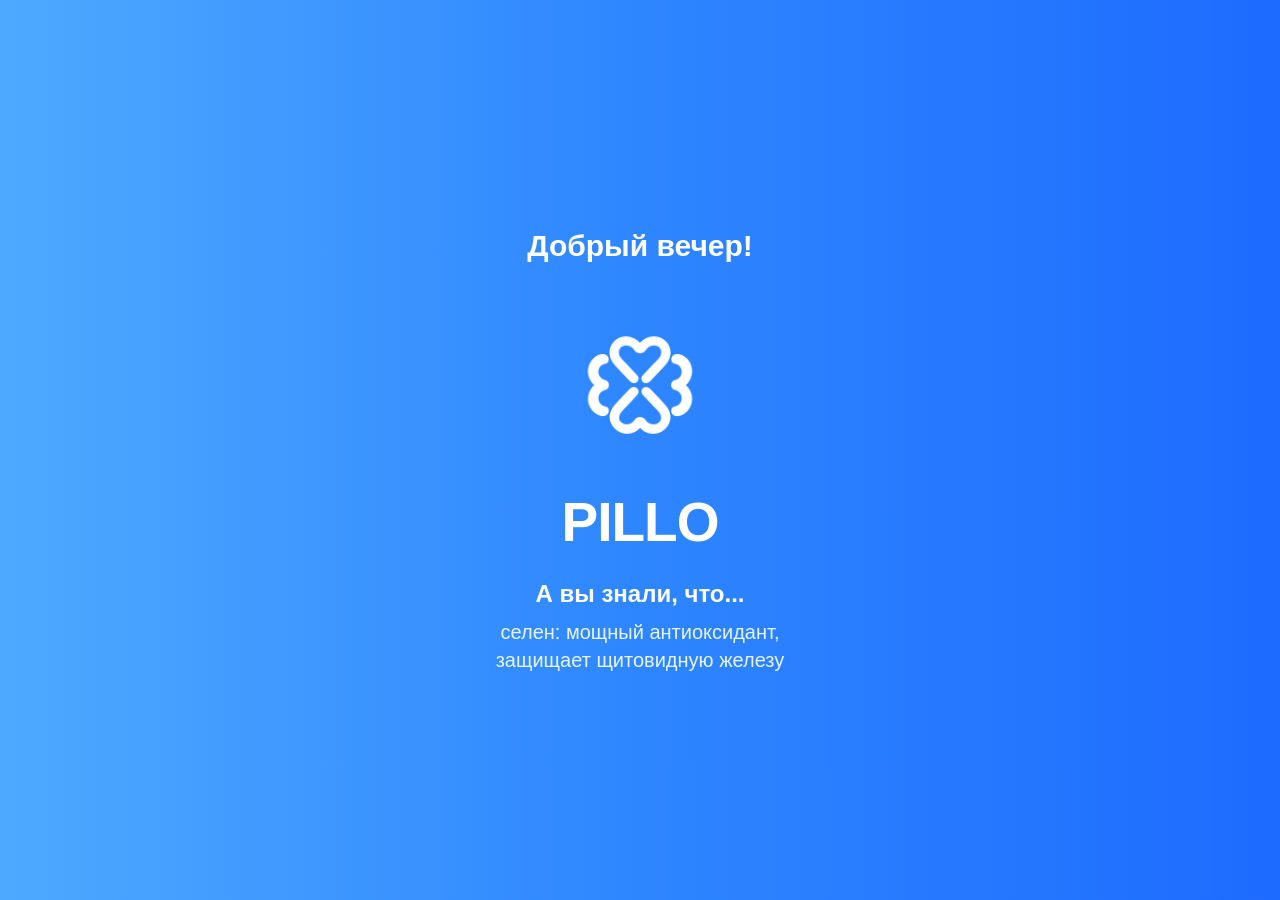
==== commit dc2518b6: "Add files via upload" ====
--- a/index.html
+++ b/index.html
@@ -1866,8 +1866,8 @@
     <div class="week-row" id="weekRow"></div>
     <div class="divider-light" id="dividerLight"></div>
     <div id="dynamicContent">
-    <div class="content" id="content"></div>
-</div>
+        <div class="content" id="content"></div>
+    </div>
     <div class="bottom-nav">
         <div class="nav-items">
             <div class="nav-item active" id="navHome">
@@ -1941,228 +1941,228 @@
     </div>
 
     <!-- Sheet для добавления/редактирования препарата в курсе -->
-<div class="sheet-overlay" id="courseMedicationSheet">
-    <div class="bottom-sheet-detail create-sheet">
+    <div class="sheet-overlay" id="courseMedicationSheet">
+        <div class="bottom-sheet-detail create-sheet">
+            <div class="sheet-handle"></div>
+            <div class="sheet-header-buttons">
+                <div class="btn-icon" id="closeCourseMedSheet">
+                    <svg viewBox="0 0 24 24"><path d="M15 6l-6 6 6 6"/></svg>
+                </div>
+                <div class="btn-icon" id="saveCourseMedBtn">
+                    <svg viewBox="0 0 24 24"><path d="M9 16.2L4.8 12l-1.4 1.4L9 19 21 7l-1.4-1.4L9 16.2z"/></svg>
+                </div>
+            </div>
+            <div class="sheet-detail-title">Препарат курса</div>
+            <!-- Выбор типа -->
+            <div class="input-group">
+                <label>Тип препарата</label>
+                <select id="courseMedType">
+                    <option value="new">Новый препарат</option>
+                    <option value="existing">Существующий препарат</option>
+                </select>
+            </div>
+            <!-- Блок для нового препарата -->
+            <div id="newMedFields">
+                <div class="input-group">
+                    <label>Название</label>
+                    <input type="text" id="courseMedName" placeholder="Название">
+                </div>
+                <div class="input-group">
+                    <label>Дозировка</label>
+                    <input type="text" id="courseMedDosage" placeholder="Дозировка">
+                </div>
+                <div class="input-group">
+                    <label>Инструкция</label>
+                    <input type="text" id="courseMedInstructions" placeholder="Инструкция">
+                </div>
+            </div>
+            <!-- Блок для существующего препарата -->
+            <div id="existingMedFields" style="display:none;">
+                <div class="input-group">
+                    <label>Выберите препарат</label>
+                    <select id="existingMedSelect"></select>
+                </div>
+            </div>
+            <!-- Общие поля -->
+            <div class="input-group">
+                <label>Приём пищи</label>
+                <select id="courseMedMealMode">
+                    <option value="ANYTIME">Независимо</option>
+                    <option value="BEFORE_MEAL">До еды</option>
+                    <option value="DURING_MEAL">Во время еды</option>
+                    <option value="AFTER_MEAL">После еды</option>
+                </select>
+            </div>
+            <div class="input-group time-group-ios">
+                <label>Время приёма</label>
+                <div class="time-input-wrapper">
+                    <input type="time" id="courseMedTime" value="08:00">
+                </div>
+            </div>
+            <div class="input-group">
+                <label>Тип расписания</label>
+                <select id="courseMedScheduleType">
+                    <option value="EVERY_DAY">Каждый день</option>
+                    <option value="EVERY_N_DAYS">Через N дней</option>
+                    <option value="CUSTOM_INTERVAL">Пользовательский интервал</option>
+                </select>
+            </div>
+            <div class="input-group" id="intervalDaysGroup">
+                <label>Интервал (дней)</label>
+                <input type="number" id="courseMedIntervalDays" value="1" min="1">
+            </div>
+        </div>
+    </div>
+</div>
+<div class="modal-sheet-overlay" id="takeAllSheet">
+    <div class="modal-sheet">
+        <div class="modal-card">
+            <div class="modal-title">Принять все препараты</div>
+            <div class="take-all-subtitle" id="takeAllSubtitle">Отметить 3 лекарства на 09:00</div>
+            <div class="modal-divider"></div>
+            <div class="modal-option-group">
+                <div class="modal-option take-all-option" id="takeAllConfirm">Принять все</div>
+                <div class="modal-option take-all-option" id="skipAllConfirm">Пропустить все</div>
+                <div class="modal-option take-all-option" id="postponeAllConfirm">Перенести все</div>
+            </div>
+        </div>
+        <div class="modal-cancel-btn" id="cancelTakeAll">Отменить</div>
+    </div>
+</div>
+<div class="modal-sheet-overlay" id="addChoiceSheet">
+    <div class="modal-sheet">
+        <div class="modal-card">
+            <div class="modal-title">Что вы хотите добавить?</div>
+            <div class="modal-divider"></div>
+            <div class="modal-option-group">
+                <div class="modal-option take-all-option" id="chooseNewMed">Новый препарат</div>
+                <div class="modal-option take-all-option" id="chooseNewCourse">Новый курс</div>
+            </div>
+        </div>
+        <div class="modal-cancel-btn" id="cancelAddChoice">Отменить</div>
+    </div>
+</div>
+<div class="sheet-overlay" id="createMedSheet">
+    <div class="bottom-sheet-detail create-sheet" id="createSheetDetail">
         <div class="sheet-handle"></div>
         <div class="sheet-header-buttons">
-            <div class="btn-icon" id="closeCourseMedSheet">
+            <div class="btn-icon" id="closeCreateMed">
                 <svg viewBox="0 0 24 24"><path d="M15 6l-6 6 6 6"/></svg>
             </div>
-            <div class="btn-icon" id="saveCourseMedBtn">
-                <svg viewBox="0 0 24 24"><path d="M9 16.2L4.8 12l-1.4 1.4L9 19 21 7l-1.4-1.4L9 16.2z"/></svg>
+            <div class="btn-icon" id="infoCreateMed">
+                <svg viewBox="0 0 24 24">
+                    <path d="M12 22C6.477 22 2 17.523 2 12S6.477 2 12 2s10 4.477 10 10-4.477 10-10 10zM12 17v-6M12 7h.01"/>
+                </svg>
             </div>
         </div>
-        <div class="sheet-detail-title">Препарат курса</div>
-        <!-- Выбор типа -->
+        <div class="pill-image-frame">
+            <svg viewBox="0 0 24 24">
+                <path d="M2.6 6c.329-.728.792-1.411 1.391-2.009 2.654-2.655 6.957-2.655 9.611 0l6.408 6.407c1.019 1.02 1.647 2.283 1.883 3.602M2.107 10c.236 1.319.864 2.582 1.884 3.602l6.407 6.407c2.654 2.654 6.957 2.654 9.612 0 .598-.598 1.062-1.28 1.39-2.009M16.806 7.194s-.541 2.806-3.674 5.939-5.938 3.673-5.938 3.673"/>
+            </svg>
+        </div>
+        <div class="sheet-detail-title">Новый препарат</div>
         <div class="input-group">
-            <label>Тип препарата</label>
-            <select id="courseMedType">
-                <option value="new">Новый препарат</option>
-                <option value="existing">Существующий препарат</option>
-            </select>
+            <label>Название</label>
+            <input type="text" id="medName" placeholder="например, Парацетамол" value="Новый препарат">
         </div>
-        <!-- Блок для нового препарата -->
-        <div id="newMedFields">
-            <div class="input-group">
-                <label>Название</label>
-                <input type="text" id="courseMedName" placeholder="Название">
-            </div>
-            <div class="input-group">
-                <label>Дозировка</label>
-                <input type="text" id="courseMedDosage" placeholder="Дозировка">
-            </div>
-            <div class="input-group">
-                <label>Инструкция</label>
-                <input type="text" id="courseMedInstructions" placeholder="Инструкция">
-            </div>
-        </div>
-        <!-- Блок для существующего препарата -->
-        <div id="existingMedFields" style="display:none;">
-            <div class="input-group">
-                <label>Выберите препарат</label>
-                <select id="existingMedSelect"></select>
-            </div>
-        </div>
-        <!-- Общие поля -->
         <div class="input-group">
-            <label>Приём пищи</label>
-            <select id="courseMedMealMode">
-                <option value="ANYTIME">Независимо</option>
-                <option value="BEFORE_MEAL">До еды</option>
-                <option value="DURING_MEAL">Во время еды</option>
-                <option value="AFTER_MEAL">После еды</option>
-            </select>
+            <label>Дозировка</label>
+            <input type="text" id="medDose" placeholder="например, 1 таб." value="1 таб.">
         </div>
         <div class="input-group time-group-ios">
             <label>Время приёма</label>
             <div class="time-input-wrapper">
-                <input type="time" id="courseMedTime" value="08:00">
+                <input type="time" id="medTime" value="08:30">
+                <span class="time-placeholder">08:30</span>
             </div>
         </div>
         <div class="input-group">
-            <label>Тип расписания</label>
-            <select id="courseMedScheduleType">
-                <option value="EVERY_DAY">Каждый день</option>
-                <option value="EVERY_N_DAYS">Через N дней</option>
-                <option value="CUSTOM_INTERVAL">Пользовательский интервал</option>
+            <label>Приём пищи</label>
+            <select id="medFood">
+                <option value="во время еды" selected>Во время еды</option>
+                <option value="до еды">До еды</option>
+                <option value="после еды">После еды</option>
+                <option value="независимо">Независимо от еды</option>
             </select>
         </div>
-        <div class="input-group" id="intervalDaysGroup">
-            <label>Интервал (дней)</label>
-            <input type="number" id="courseMedIntervalDays" value="1" min="1">
+        <div class="action-row">
+            <button class="action-btn" id="cancelCreateMed">Отмена</button>
+            <button class="action-btn primary" id="saveCreateMed">Создать</button>
         </div>
     </div>
 </div>
+<div class="sheet-overlay" id="userSwitchSheet">
+    <div class="bottom-sheet-detail user-switch-sheet">
+        <div class="sheet-handle"></div>
+        <div class="sheet-detail-title">Сменить пользователя</div>
+        <div id="userSwitchList" style="margin-top: 16px;"></div>
+    </div>
 </div>
-    <div class="modal-sheet-overlay" id="takeAllSheet">
-        <div class="modal-sheet">
-            <div class="modal-card">
-                <div class="modal-title">Принять все препараты</div>
-                <div class="take-all-subtitle" id="takeAllSubtitle">Отметить 3 лекарства на 09:00</div>
-                <div class="modal-divider"></div>
-                <div class="modal-option-group">
-                    <div class="modal-option take-all-option" id="takeAllConfirm">Принять все</div>
-                    <div class="modal-option take-all-option" id="skipAllConfirm">Пропустить все</div>
-                    <div class="modal-option take-all-option" id="postponeAllConfirm">Перенести все</div>
+<div class="sheet-overlay" id="sheetOverlay">
+    <div class="bottom-sheet-detail" id="detailSheet">
+        <div class="sheet-handle"></div>
+        <div class="sheet-header-buttons">
+            <div class="btn-icon" id="btnBack">
+                <svg viewBox="0 0 24 24"><path d="M15 6l-6 6 6 6"/></svg>
+            </div>
+            <div class="btn-icon" id="btnInfo">
+                <svg viewBox="0 0 24 24">
+                    <path d="M12 22C6.477 22 2 17.523 2 12S6.477 2 12 2s10 4.477 10 10-4.477 10-10 10zM12 17v-6M12 7h.01"/>
+                </svg>
+            </div>
+        </div>
+        <div class="pill-image-frame">
+            <svg viewBox="0 0 24 24">
+                <path d="M2.6 6c.329-.728.792-1.411 1.391-2.009 2.654-2.655 6.957-2.655 9.611 0l6.408 6.407c1.019 1.02 1.647 2.283 1.883 3.602M2.107 10c.236 1.319.864 2.582 1.884 3.602l6.407 6.407c2.654 2.654 6.957 2.654 9.612 0 .598-.598 1.062-1.28 1.39-2.009M16.806 7.194s-.541 2.806-3.674 5.939-5.938 3.673-5.938 3.673"/>
+            </svg>
+        </div>
+        <div class="sheet-detail-title" id="sheetName">Бак-Сет Форте</div>
+        <div class="sheet-subtitle" id="sheetSub">Последний приём в 10:00 13 июля\nПринимают: Екатерина, Ольга</div>
+        <div class="progress-label" id="sheetProgressText">7/14 дней принято</div>
+        <div class="progress-bar-bg"><div class="progress-fill" id="sheetProgressFill" style="width:50%"></div></div>
+        <div class="info-card-blue">
+            <div>
+                <div class="info-row">
+                    <svg viewBox="0 0 24 24"><path d="M2.6 6c.329-.728.792-1.411 1.391-2.009 2.654-2.655 6.957-2.655 9.611 0l6.408 6.407c1.019 1.02 1.647 2.283 1.883 3.602M2.107 10c.236 1.319.864 2.582 1.884 3.602l6.407 6.407c2.654 2.654 6.957 2.654 9.612 0 .598-.598 1.062-1.28 1.39-2.009M16.806 7.194s-.541 2.806-3.674 5.939-5.938 3.673-5.938 3.673"/></svg>
+                    <span class="info-text" id="sheetDose">Дозировка: 2 таб.</span>
+                </div>
+                <div class="info-row">
+                    <svg viewBox="0 0 24 24" fill="none" xmlns="http://www.w3.org/2000/svg">
+                        <path d="M2 12C2 8.22876 2 6.34315 3.17157 5.17157C4.34315 4 6.22876 4 10 4H14C17.7712 4 19.6569 4 20.8284 5.17157C22 6.34315 22 8.22876 22 12V14C22 17.7712 22 19.6569 20.8284 20.8284C19.6569 22 17.7712 22 14 22H10C6.22876 22 4.34315 22 3.17157 20.8284C2 19.6569 2 17.7712 2 14V12Z" stroke="currentColor" stroke-width="1.5"/>
+                        <path d="M7 4V2.5" stroke="currentColor" stroke-width="1.5" stroke-linecap="round"/>
+                        <path d="M17 4V2.5" stroke="currentColor" stroke-width="1.5" stroke-linecap="round"/>
+                        <path d="M2.5 9H21.5" stroke="currentColor" stroke-width="1.5" stroke-linecap="round"/>
+                    </svg>
+                    <span class="info-text" id="sheetDay">Сегодня</span>
+                </div>
+                <div class="info-row">
+                    <svg viewBox="0 -3.84 122.88 122.88" fill="currentColor" xmlns="http://www.w3.org/2000/svg">
+                        <path d="M29.03,100.46l20.79-25.21l9.51,12.13L41,110.69C33.98,119.61,20.99,110.21,29.03,100.46L29.03,100.46z M53.31,43.05 c1.98-6.46,1.07-11.98-6.37-20.18L28.76,1c-2.58-3.03-8.66,1.42-6.12,5.09L37.18,24c2.75,3.34-2.36,7.76-5.2,4.32L16.94,9.8 c-2.8-3.21-8.59,1.03-5.66,4.7c4.24,5.1,10.8,13.43,15.04,18.53c2.94,2.99-1.53,7.42-4.43,3.69L6.96,18.32 c-2.19-2.38-5.77-0.9-6.72,1.88c-1.02,2.97,1.49,5.14,3.2,7.34L20.1,49.06c5.17,5.99,10.95,9.54,17.67,7.53 c1.03-0.31,2.29-0.94,3.64-1.77l44.76,57.78c2.41,3.11,7.06,3.44,10.08,0.93l0.69-0.57c3.4-2.83,3.95-8,1.04-11.34L50.58,47.16 C51.96,45.62,52.97,44.16,53.31,43.05L53.31,43.05z M65.98,55.65l7.37-8.94C63.87,23.21,99-8.11,116.03,6.29 C136.72,23.8,105.97,66,84.36,55.57l-8.73,11.09L65.98,55.65L65.98,55.65z"/>
+                    </svg>
+                    <span class="info-text" id="sheetWhen">Во время еды</span>
                 </div>
             </div>
-            <div class="modal-cancel-btn" id="cancelTakeAll">Отменить</div>
+            <div class="edit-icon-btn" id="editMed">
+                <svg viewBox="0 0 24 24"><path d="M3 17.25V21h3.75L17.81 9.94l-3.75-3.75L3 17.25zM20.71 7.04c.39-.39.39-1.02 0-1.41l-2.34-2.34c-.39-.39-1.02-.39-1.41 0l-1.83 1.83 3.75 3.75 1.83-1.83z"/></svg>
+            </div>
         </div>
-    </div>
-    <div class="modal-sheet-overlay" id="addChoiceSheet">
-        <div class="modal-sheet">
-            <div class="modal-card">
-                <div class="modal-title">Что вы хотите добавить?</div>
-                <div class="modal-divider"></div>
-                <div class="modal-option-group">
-                    <div class="modal-option take-all-option" id="chooseNewMed">Новый препарат</div>
-                    <div class="modal-option take-all-option" id="chooseNewCourse">Новый курс</div>
-                </div>
+        <div class="action-row">
+            <button class="action-btn" id="skipBtn">Пропустить</button>
+            <button class="action-btn primary" id="takeBtn">Принять</button>
+        </div>
+        <div class="bottom-bar">
+            <div class="bottom-bar-item" id="postponeBtn">
+                <svg viewBox="0 0 24 24"><path d="M12 20a8 8 0 1 0 0-16 8 8 0 0 0 0 16z"/><path d="M12 7v5l3 2"/></svg>
+                <span class="text">Отложить</span>
             </div>
-            <div class="modal-cancel-btn" id="cancelAddChoice">Отменить</div>
-        </div>
-    </div>
-    <div class="sheet-overlay" id="createMedSheet">
-        <div class="bottom-sheet-detail create-sheet" id="createSheetDetail">
-            <div class="sheet-handle"></div>
-            <div class="sheet-header-buttons">
-                <div class="btn-icon" id="closeCreateMed">
-                    <svg viewBox="0 0 24 24"><path d="M15 6l-6 6 6 6"/></svg>
-                </div>
-                <div class="btn-icon" id="infoCreateMed">
-                    <svg viewBox="0 0 24 24">
-                        <path d="M12 22C6.477 22 2 17.523 2 12S6.477 2 12 2s10 4.477 10 10-4.477 10-10 10zM12 17v-6M12 7h.01"/>
-                    </svg>
-                </div>
-            </div>
-            <div class="pill-image-frame">
-                <svg viewBox="0 0 24 24">
-                    <path d="M2.6 6c.329-.728.792-1.411 1.391-2.009 2.654-2.655 6.957-2.655 9.611 0l6.408 6.407c1.019 1.02 1.647 2.283 1.883 3.602M2.107 10c.236 1.319.864 2.582 1.884 3.602l6.407 6.407c2.654 2.654 6.957 2.654 9.612 0 .598-.598 1.062-1.28 1.39-2.009M16.806 7.194s-.541 2.806-3.674 5.939-5.938 3.673-5.938 3.673"/>
-                </svg>
-            </div>
-            <div class="sheet-detail-title">Новый препарат</div>
-            <div class="input-group">
-                <label>Название</label>
-                <input type="text" id="medName" placeholder="например, Парацетамол" value="Новый препарат">
-            </div>
-            <div class="input-group">
-                <label>Дозировка</label>
-                <input type="text" id="medDose" placeholder="например, 1 таб." value="1 таб.">
-            </div>
-            <div class="input-group time-group-ios">
-                <label>Время приёма</label>
-                <div class="time-input-wrapper">
-                    <input type="time" id="medTime" value="08:30">
-                    <span class="time-placeholder">08:30</span>
-                </div>
-            </div>
-            <div class="input-group">
-                <label>Приём пищи</label>
-                <select id="medFood">
-                    <option value="во время еды" selected>Во время еды</option>
-                    <option value="до еды">До еды</option>
-                    <option value="после еды">После еды</option>
-                    <option value="независимо">Независимо от еды</option>
-                </select>
-            </div>
-            <div class="action-row">
-                <button class="action-btn" id="cancelCreateMed">Отмена</button>
-                <button class="action-btn primary" id="saveCreateMed">Создать</button>
+            <div class="divider-vertical"></div>
+            <div class="bottom-bar-item" id="deleteBtn">
+                <svg viewBox="0 0 24 24"><path d="M6 19c0 1.1.9 2 2 2h8c1.1 0 2-.9 2-2V7H6v12zM19 4h-3.5l-1-1h-5l-1 1H5v2h14V4z"/></svg>
+                <span class="text delete-text">Удалить</span>
             </div>
         </div>
     </div>
-    <div class="sheet-overlay" id="userSwitchSheet">
-        <div class="bottom-sheet-detail user-switch-sheet">
-            <div class="sheet-handle"></div>
-            <div class="sheet-detail-title">Сменить пользователя</div>
-            <div id="userSwitchList" style="margin-top: 16px;"></div>
-        </div>
-    </div>
-    <div class="sheet-overlay" id="sheetOverlay">
-        <div class="bottom-sheet-detail" id="detailSheet">
-            <div class="sheet-handle"></div>
-            <div class="sheet-header-buttons">
-                <div class="btn-icon" id="btnBack">
-                    <svg viewBox="0 0 24 24"><path d="M15 6l-6 6 6 6"/></svg>
-                </div>
-                <div class="btn-icon" id="btnInfo">
-                    <svg viewBox="0 0 24 24">
-                        <path d="M12 22C6.477 22 2 17.523 2 12S6.477 2 12 2s10 4.477 10 10-4.477 10-10 10zM12 17v-6M12 7h.01"/>
-                    </svg>
-                </div>
-            </div>
-            <div class="pill-image-frame">
-                <svg viewBox="0 0 24 24">
-                    <path d="M2.6 6c.329-.728.792-1.411 1.391-2.009 2.654-2.655 6.957-2.655 9.611 0l6.408 6.407c1.019 1.02 1.647 2.283 1.883 3.602M2.107 10c.236 1.319.864 2.582 1.884 3.602l6.407 6.407c2.654 2.654 6.957 2.654 9.612 0 .598-.598 1.062-1.28 1.39-2.009M16.806 7.194s-.541 2.806-3.674 5.939-5.938 3.673-5.938 3.673"/>
-                </svg>
-            </div>
-            <div class="sheet-detail-title" id="sheetName">Бак-Сет Форте</div>
-            <div class="sheet-subtitle" id="sheetSub">Последний приём в 10:00 13 июля\nПринимают: Екатерина, Ольга</div>
-            <div class="progress-label" id="sheetProgressText">7/14 дней принято</div>
-            <div class="progress-bar-bg"><div class="progress-fill" id="sheetProgressFill" style="width:50%"></div></div>
-            <div class="info-card-blue">
-                <div>
-                    <div class="info-row">
-                        <svg viewBox="0 0 24 24"><path d="M2.6 6c.329-.728.792-1.411 1.391-2.009 2.654-2.655 6.957-2.655 9.611 0l6.408 6.407c1.019 1.02 1.647 2.283 1.883 3.602M2.107 10c.236 1.319.864 2.582 1.884 3.602l6.407 6.407c2.654 2.654 6.957 2.654 9.612 0 .598-.598 1.062-1.28 1.39-2.009M16.806 7.194s-.541 2.806-3.674 5.939-5.938 3.673-5.938 3.673"/></svg>
-                        <span class="info-text" id="sheetDose">Дозировка: 2 таб.</span>
-                    </div>
-                    <div class="info-row">
-                        <svg viewBox="0 0 24 24" fill="none" xmlns="http://www.w3.org/2000/svg">
-                            <path d="M2 12C2 8.22876 2 6.34315 3.17157 5.17157C4.34315 4 6.22876 4 10 4H14C17.7712 4 19.6569 4 20.8284 5.17157C22 6.34315 22 8.22876 22 12V14C22 17.7712 22 19.6569 20.8284 20.8284C19.6569 22 17.7712 22 14 22H10C6.22876 22 4.34315 22 3.17157 20.8284C2 19.6569 2 17.7712 2 14V12Z" stroke="currentColor" stroke-width="1.5"/>
-                            <path d="M7 4V2.5" stroke="currentColor" stroke-width="1.5" stroke-linecap="round"/>
-                            <path d="M17 4V2.5" stroke="currentColor" stroke-width="1.5" stroke-linecap="round"/>
-                            <path d="M2.5 9H21.5" stroke="currentColor" stroke-width="1.5" stroke-linecap="round"/>
-                        </svg>
-                        <span class="info-text" id="sheetDay">Сегодня</span>
-                    </div>
-                    <div class="info-row">
-                        <svg viewBox="0 -3.84 122.88 122.88" fill="currentColor" xmlns="http://www.w3.org/2000/svg">
-                            <path d="M29.03,100.46l20.79-25.21l9.51,12.13L41,110.69C33.98,119.61,20.99,110.21,29.03,100.46L29.03,100.46z M53.31,43.05 c1.98-6.46,1.07-11.98-6.37-20.18L28.76,1c-2.58-3.03-8.66,1.42-6.12,5.09L37.18,24c2.75,3.34-2.36,7.76-5.2,4.32L16.94,9.8 c-2.8-3.21-8.59,1.03-5.66,4.7c4.24,5.1,10.8,13.43,15.04,18.53c2.94,2.99-1.53,7.42-4.43,3.69L6.96,18.32 c-2.19-2.38-5.77-0.9-6.72,1.88c-1.02,2.97,1.49,5.14,3.2,7.34L20.1,49.06c5.17,5.99,10.95,9.54,17.67,7.53 c1.03-0.31,2.29-0.94,3.64-1.77l44.76,57.78c2.41,3.11,7.06,3.44,10.08,0.93l0.69-0.57c3.4-2.83,3.95-8,1.04-11.34L50.58,47.16 C51.96,45.62,52.97,44.16,53.31,43.05L53.31,43.05z M65.98,55.65l7.37-8.94C63.87,23.21,99-8.11,116.03,6.29 C136.72,23.8,105.97,66,84.36,55.57l-8.73,11.09L65.98,55.65L65.98,55.65z"/>
-                        </svg>
-                        <span class="info-text" id="sheetWhen">Во время еды</span>
-                    </div>
-                </div>
-                <div class="edit-icon-btn" id="editMed">
-                    <svg viewBox="0 0 24 24"><path d="M3 17.25V21h3.75L17.81 9.94l-3.75-3.75L3 17.25zM20.71 7.04c.39-.39.39-1.02 0-1.41l-2.34-2.34c-.39-.39-1.02-.39-1.41 0l-1.83 1.83 3.75 3.75 1.83-1.83z"/></svg>
-                </div>
-            </div>
-            <div class="action-row">
-                <button class="action-btn" id="skipBtn">Пропустить</button>
-                <button class="action-btn primary" id="takeBtn">Принять</button>
-            </div>
-            <div class="bottom-bar">
-                <div class="bottom-bar-item" id="postponeBtn">
-                    <svg viewBox="0 0 24 24"><path d="M12 20a8 8 0 1 0 0-16 8 8 0 0 0 0 16z"/><path d="M12 7v5l3 2"/></svg>
-                    <span class="text">Отложить</span>
-                </div>
-                <div class="divider-vertical"></div>
-                <div class="bottom-bar-item" id="deleteBtn">
-                    <svg viewBox="0 0 24 24"><path d="M6 19c0 1.1.9 2 2 2h8c1.1 0 2-.9 2-2V7H6v12zM19 4h-3.5l-1-1h-5l-1 1H5v2h14V4z"/></svg>
-                    <span class="text delete-text">Удалить</span>
-                </div>
-            </div>
-        </div>
-    </div>
+</div>
 </div>
 <script src="https://telegram.org/js/telegram-web-app.js"></script>
 <script>
@@ -2952,76 +2952,6 @@
 })
 }
 
-function attachDaySwipe() {
-    const el = contentDiv || document.body;
-    if (!el) return;
-
-    let startX = 0, startY = 0, tracking = false, moved = false, isPointer = false;
-
-    const onStart = (x, y) => {
-        startX = x;
-        startY = y;
-        tracking = true;
-        moved = false;
-    };
-
-    const onMove = (x, y) => {
-        if (!tracking) return;
-        const dx = Math.abs(x - startX);
-        const dy = Math.abs(y - startY);
-        if (dx > 8 || dy > 8) moved = true;
-    };
-
-    const onEnd = (endX, endY) => {
-        if (!tracking) return;
-        tracking = false;
-        if (!moved) return;
-        const dx = endX - startX;
-        const dy = endY - startY;
-        if (Math.abs(dx) > 50 && Math.abs(dy) < 30 && Math.abs(dx) > Math.abs(dy) * 2) {
-            const direction = dx < 0 ? 1 : -1;
-            const newDate = new Date(currentDate);
-            newDate.setDate(currentDate.getDate() + direction);
-            if (typeof changeDayWithAnimation === 'function') {
-                changeDayWithAnimation(newDate, direction);
-            }
-        }
-    };
-
-    el.addEventListener('pointerdown', (e) => {
-        if (e.target.closest('.med-card')) return;
-        isPointer = true;
-        onStart(e.clientX, e.clientY);
-    }, { passive: true });
-
-    el.addEventListener('pointermove', (e) => {
-        if (isPointer) onMove(e.clientX, e.clientY);
-    }, { passive: true });
-
-    el.addEventListener('pointerup', (e) => {
-        if (isPointer) {
-            onEnd(e.clientX, e.clientY);
-            isPointer = false;
-        }
-    }, { passive: true });
-
-    el.addEventListener('touchstart', (e) => {
-        if (e.target.closest('.med-card')) return;
-        const t = e.touches[0];
-        onStart(t.clientX, t.clientY);
-    }, { passive: true });
-
-    el.addEventListener('touchmove', (e) => {
-        const t = e.touches[0];
-        onMove(t.clientX, t.clientY);
-    }, { passive: true });
-
-    el.addEventListener('touchend', (e) => {
-        const t = e.changedTouches[0];
-        onEnd(t.clientX, t.clientY);
-    }, { passive: true });
-}
-
         async function optimisticDeleteReminder(reminderId) {
             if (!reminderId) return;
 
@@ -3301,120 +3231,119 @@
 if (saveMedBtn) {
     console.log('🔍 Кнопка saveCourseMedBtn найдена');
 
+    // Сохраняем оригинальный обработчик (если есть)
+    const oldClick = saveMedBtn.onclick;
+
     // Удаляем старые обработчики
     const newBtn = saveMedBtn.cloneNode(true);
     saveMedBtn.parentNode.replaceChild(newBtn, saveMedBtn);
 
-    // Добавляем новый обработчик
+    // Добавляем новый обработчик с логами
     newBtn.addEventListener('click', async function(e) {
         e.preventDefault();
         e.stopPropagation();
 
         console.log('🟡 ===== НАЧАЛО СОХРАНЕНИЯ ПРЕПАРАТА В КУРС =====');
 
+        const medType = document.getElementById('courseMedType')?.value;
+        console.log('📌 Тип препарата:', medType);
+
+        let medicineId = null;
+        let medicationData = {};
+
+        if (medType === 'new') {
+            const name = document.getElementById('courseMedName')?.value.trim();
+            const dosage = document.getElementById('courseMedDosage')?.value.trim();
+            const instructions = document.getElementById('courseMedInstructions')?.value.trim();
+
+            console.log('📌 Новый препарат:', { name, dosage, instructions });
+
+            if (!name) {
+                alert('Введите название препарата');
+                return;
+            }
+
+            // Создаём препарат
+            const token = localStorage.getItem('med_token');
+            const newMedicineData = {
+                name: name,
+                dosage: dosage || '',
+                description: ''
+            };
+
+            console.log('📤 Отправка запроса на создание препарата:', newMedicineData);
+
+            try {
+                const response = await fetch('https://medicine-reminder-app-t3u9.onrender.com/api/medicines', {
+                    method: 'POST',
+                    headers: {
+                        'Content-Type': 'application/json',
+                        'Authorization': `Bearer ${token}`
+                    },
+                    body: JSON.stringify(newMedicineData)
+                });
+
+                const responseText = await response.text();
+                console.log('📥 Ответ сервера (создание препарата):', response.status, responseText);
+
+
+                if (!response.ok) {
+                    throw new Error(`HTTP ${response.status}: ${responseText}`);
+                }
+
+                const newMedicine = JSON.parse(responseText);
+                medicineId = newMedicine.id;
+                console.log('✅ Препарат создан, ID:', medicineId);
+
+            } catch (err) {
+                console.error('❌ Ошибка создания препарата:', err);
+                alert('Ошибка создания препарата: ' + err.message);
+                return;
+            }
+
+medicationData = {
+    medicineName: medicineName,  // ← вместо medicineId
+    medicineId: medicineId,      // можно оставить, если сервер принимает оба
+    mealMode: document.getElementById('courseMedMealMode').value,
+    timeOfDay: document.getElementById('courseMedTime').value,
+    scheduleType: document.getElementById('courseMedScheduleType').value,
+    intervalDays: parseInt(document.getElementById('courseMedIntervalDays').value) || 1
+};
+
+        } else {
+            const select = document.getElementById('existingMedSelect');
+            medicineId = document.getElementById('existingMedSelect')?.value;
+            medicineName = select?.options[select.selectedIndex]?.text || '';
+            console.log('📌 Существующий препарат ID:', medicineId);
+
+            if (!medicineId) {
+                alert('Выберите препарат');
+                return;
+            }
+
+            medicationData = {
+                medicineName: medicineName,
+                medicineId: parseInt(medicineId),
+                mealMode: document.getElementById('courseMedMealMode').value,
+                timeOfDay: document.getElementById('courseMedTime').value,
+                scheduleType: document.getElementById('courseMedScheduleType').value,
+                intervalDays: parseInt(document.getElementById('courseMedIntervalDays').value) || 1
+            };
+        }
+
+        console.log('📤 Данные для добавления в курс:', medicationData);
+        console.log('📌 editingCourseId:', window.editingCourseId);
+
         if (!window.editingCourseId || String(window.editingCourseId).startsWith('temp-')) {
             alert('Сначала сохраните курс');
             return;
         }
 
-        const medType = document.getElementById('courseMedType')?.value;
-        console.log('📌 Тип препарата:', medType);
-
-        let medicineId = null;
-        let medicineName = '';  // ← ОБЯЗАТЕЛЬНО ОПРЕДЕЛИТЬ ЗДЕСЬ!
-        let medicationData = {};
+        // Добавляем препарат в курс
+        const token = localStorage.getItem('med_token');
 
         try {
-            if (medType === 'new') {
-                const name = document.getElementById('courseMedName')?.value.trim();
-                const dosage = document.getElementById('courseMedDosage')?.value.trim() || '';
-                const instructions = document.getElementById('courseMedInstructions')?.value.trim() || '';
-
-                console.log('📌 Новый препарат:', { name, dosage, instructions });
-
-                if (!name) {
-                    alert('Введите название препарата');
-                    return;
-                }
-
-                // Проверяем, не существует ли уже такой препарат
-                const existingMedicine = currentMedicines?.find(m => m.name?.toLowerCase() === name.toLowerCase());
-                if (existingMedicine) {
-                    medicineId = existingMedicine.id;
-                    medicineName = existingMedicine.name;
-                    console.log('📦 Препарат уже существует, используем ID:', medicineId);
-                } else {
-                    // Создаём препарат
-                    const token = localStorage.getItem('med_token');
-                    const newMedicineData = {
-                        name: name,
-                        dosage: dosage,
-                        description: instructions
-                    };
-
-                    console.log('📤 Отправка запроса на создание препарата:', newMedicineData);
-
-                    const response = await fetch('https://medicine-reminder-app-t3u9.onrender.com/api/medicines', {
-                        method: 'POST',
-                        headers: {
-                            'Content-Type': 'application/json',
-                            'Authorization': `Bearer ${token}`
-                        },
-                        body: JSON.stringify(newMedicineData)
-                    });
-
-                    const responseText = await response.text();
-                    console.log('📥 Ответ сервера (создание препарата):', response.status, responseText);
-
-                    if (!response.ok) {
-                        throw new Error(`HTTP ${response.status}: ${responseText}`);
-                    }
-
-                    const newMedicine = JSON.parse(responseText);
-                    medicineId = newMedicine.id;
-                    medicineName = newMedicine.name;  // ← ТЕПЕРЬ ОПРЕДЕЛЕНА!
-                    console.log('✅ Препарат создан, ID:', medicineId);
-
-                    // Добавляем в локальный список
-                    if (currentMedicines) currentMedicines.push(newMedicine);
-                }
-
-                medicationData = {
-                    medicineName: medicineName,  // ← ТЕПЕРЬ ЕСТЬ ЗНАЧЕНИЕ
-                    medicineId: medicineId,
-                    mealMode: document.getElementById('courseMedMealMode').value,
-                    timeOfDay: document.getElementById('courseMedTime').value,
-                    scheduleType: document.getElementById('courseMedScheduleType').value,
-                    intervalDays: parseInt(document.getElementById('courseMedIntervalDays').value) || 1
-                };
-
-            } else {
-                // Существующий препарат
-                const select = document.getElementById('existingMedSelect');
-                medicineId = select?.value;
-                medicineName = select?.options[select.selectedIndex]?.text || '';
-
-                console.log('📌 Существующий препарат ID:', medicineId);
-
-                if (!medicineId) {
-                    alert('Выберите препарат');
-                    return;
-                }
-
-                medicationData = {
-                    medicineName: medicineName,
-                    medicineId: parseInt(medicineId),
-                    mealMode: document.getElementById('courseMedMealMode').value,
-                    timeOfDay: document.getElementById('courseMedTime').value,
-                    scheduleType: document.getElementById('courseMedScheduleType').value,
-                    intervalDays: parseInt(document.getElementById('courseMedIntervalDays').value) || 1
-                };
-            }
-
-            console.log('📤 Данные для добавления в курс:', medicationData);
-
-            // Добавляем препарат в курс
-            const token = localStorage.getItem('med_token');
+            console.log('📤 Отправка запроса на добавление в курс...');
             const response = await fetch(`https://medicine-reminder-app-t3u9.onrender.com/api/courses/${window.editingCourseId}/medications`, {
                 method: 'POST',
                 headers: {
@@ -3435,19 +3364,29 @@
             console.log('✅ Препарат добавлен в курс:', savedMedication);
 
             // Генерируем напоминания
-            console.log('🔄 Запуск генерации напоминаний...');
+            console.log('🔄 Запуск генерации напоминаний для курса...');
             const genResponse = await fetch(`https://medicine-reminder-app-t3u9.onrender.com/api/courses/${window.editingCourseId}/generate-reminders`, {
                 method: 'POST',
-                headers: { 'Authorization': `Bearer ${token}` }
+                headers: {
+                    'Authorization': `Bearer ${token}`
+                }
             });
 
+            const genText = await genResponse.text();
+            console.log('📥 Ответ генерации:', genResponse.status, genText);
+
             if (genResponse.ok) {
-                console.log('✅ Напоминания сгенерированы');
-                if (window.loadReminders) await window.loadReminders(true);
-                if (window.selectedDay) {
+                console.log('✅ Напоминания сгенерированы!');
+                // Обновляем список напоминаний
+                if (window.loadReminders) {
+                    await window.loadReminders(true);
+                }
+                if (window.selectedDay && window.renderGroupsForDate) {
                     await window.loadHistoryForDate(window.selectedDay);
                     window.renderGroupsForDate(window.selectedDay);
                 }
+            } else {
+                console.error('❌ Ошибка генерации:', genText);
             }
 
             // Закрываем форму
@@ -3467,6 +3406,11 @@
 
         console.log('🟡 ===== КОНЕЦ СОХРАНЕНИЯ =====');
     });
+
+    console.log('✅ Обработчик saveCourseMedBtn перехвачен с логами');
+} else {
+    console.error('❌ Кнопка saveCourseMedBtn не найдена!');
+}
 
 // Также логируем сохранение курса
 const saveCourseBtn = document.getElementById('saveCourseBtn');
@@ -4432,50 +4376,41 @@
 
 async function deleteCourseMedication(courseId, medicationId) {
     try {
-        const response = await fetch(`https://medicine-reminder-app-t3u9.onrender.com/api/courses/${courseId}/medications/${medicationId}`, {
-            method: 'DELETE',
-            headers: {
-                'Authorization': `Bearer ${localStorage.getItem('med_token')}`
-            }
+        // Удаляем на бэкенде
+        await apiFetch(`/courses/${courseId}/medications/${medicationId}`, {
+            method: 'DELETE'
         });
 
-        if (!response.ok) {
-            const errorText = await response.text();
-            throw new Error(`HTTP ${response.status}: ${errorText}`);
-        }
-
-        console.log('✅ Препарат удалён из курса');
+        // Удаляем элемент из DOM курса
+        const medElement = document.querySelector(`#course-${courseId}-medication-${medicationId}`);
+        if (medElement) medElement.remove();
+
+        // Обновляем внутренний массив курса, если есть
+        const course = currentCourses.find(c => c.id === courseId);
+        if (course) {
+            course.medications = course.medications.filter(m => m.id !== medicationId);
+        }
     } catch (e) {
-        console.error('Ошибка удаления:', e);
-        throw e;
+        alert('Ошибка удаления препарата из курса: ' + e.message);
     }
 }
 
 async function regenerateRemindersForCourse(courseId) {
-    try {
-        const response = await fetch(`https://medicine-reminder-app-t3u9.onrender.com/api/courses/${courseId}/generate-reminders`, {
-            method: 'POST',
-            headers: {
-                'Authorization': `Bearer ${localStorage.getItem('med_token')}`
-            }
-        });
-
-        if (response.ok) {
-            console.log('✅ Напоминания перегенерированы');
-            // Обновляем UI
-            if (window.loadReminders) {
-                await window.loadReminders(true);
-            }
-            if (window.selectedDay) {
-                await window.loadHistoryForDate(window.selectedDay);
-                window.renderGroupsForDate(window.selectedDay);
-            }
-        }
-        return response.ok;
-    } catch (e) {
-        console.error('Ошибка генерации:', e);
-        return false;
-    }
+    const result = await apiFetch(`/courses/${courseId}/generate-reminders`, { method: 'POST' });
+
+    // Принудительно обновляем список напоминаний
+    if (currentUser) {
+        console.log('🔄 Обновление напоминаний после генерации курса...');
+        await loadReminders(true); // true = принудительная загрузка с сервера
+
+        // Если мы на главном экране, перерисовываем
+        if (selectedDay) {
+            await loadHistoryForDate(selectedDay);
+            renderGroupsForDate(selectedDay);
+        }
+    }
+
+    return result;
 }
 
 function calculateCourseProgress(course) {
@@ -4718,15 +4653,7 @@
 
 async function loadCourseMedications(courseId) {
     try {
-        const response = await fetch(`https://medicine-reminder-app-t3u9.onrender.com/api/courses/${courseId}`, {
-            headers: {
-                'Authorization': `Bearer ${localStorage.getItem('med_token')}`
-            }
-        });
-
-        if (!response.ok) throw new Error('Ошибка загрузки');
-
-        const course = await response.json();
+        const course = await apiFetch(`/courses/${courseId}`);
         const meds = course.medications || [];
 
         // Убираем дубли по medicineId
@@ -4741,46 +4668,22 @@
         }
 
         const listDiv = document.getElementById('courseMedicationsList');
-        if (!listDiv) return;
-
         listDiv.innerHTML = '';
-
-        if (uniqueMeds.length === 0) {
-            listDiv.innerHTML = '<div style="color:#6f8fb0; text-align:center; padding:16px;">Нет добавленных препаратов</div>';
-            return;
-        }
 
         uniqueMeds.forEach(m => {
             const item = document.createElement('div');
             item.className = 'medication-item';
             item.id = `med-${m.id}`;
             item.innerHTML = `
-                <span style="flex:1;">${escapeHtml(m.medicineName)} ${escapeHtml(m.dosage || '')} (${m.timeOfDay || ''})</span>
-                <button class="btn-icon-small delete-course-med" data-id="${m.id}" style="background:#ffeceb;">🗑</button>
+                <span>${escapeHtml(m.medicineName)} ${escapeHtml(m.dosage || '')} (${m.timeOfDay || ''})</span>
+                <button class="btn-icon-small edit-course-med" data-id="${m.id}">✎</button>
+                <button class="btn-icon-small delete-course-med" data-id="${m.id}">🗑</button>
             `;
             listDiv.appendChild(item);
-
-            // Обработчик удаления
-            item.querySelector('.delete-course-med')?.addEventListener('click', async (e) => {
-                e.stopPropagation();
-                if (confirm(`Удалить "${m.medicineName}" из курса?`)) {
-                    try {
-                        await deleteCourseMedication(courseId, m.id);
-                        await regenerateRemindersForCourse(courseId);
-                        item.remove();
-                        alert('Препарат удалён из курса');
-                    } catch (err) {
-                        alert('Ошибка удаления: ' + err.message);
-                    }
-                }
-            });
+            attachMedicationItemEvents(item, m);
         });
     } catch (e) {
         console.warn('Не удалось загрузить препараты курса', e);
-        const listDiv = document.getElementById('courseMedicationsList');
-        if (listDiv) {
-            listDiv.innerHTML = '<div style="color:#e74c3c; text-align:center; padding:16px;">Ошибка загрузки</div>';
-        }
     }
 }
 
@@ -4962,10 +4865,52 @@
     const medType = document.getElementById('courseMedType').value;
     let medicineId = null;
     let medicineName = '';
+    let medicationData = {};
 
     try {
-        if (medType === 'existing') {
-            // ===== ВАЖНО: ДЛЯ СУЩЕСТВУЮЩЕГО ПРЕПАРАТА - НЕ СОЗДАЁМ НОВЫЙ! =====
+        if (medType === 'new') {
+            // Получаем данные нового препарата
+            const name = document.getElementById('courseMedName')?.value?.trim();
+            const dosage = document.getElementById('courseMedDosage')?.value?.trim() || '';
+            const instructions = document.getElementById('courseMedInstructions')?.value?.trim() || '';
+
+            if (!name) {
+                alert('Введите название препарата');
+                return;
+            }
+
+            console.log('📦 Создаём новый препарат:', { name, dosage, instructions });
+
+            // СОЗДАЁМ ТОЛЬКО ОДИН РАЗ
+            const response = await fetch('https://medicine-reminder-app-t3u9.onrender.com/api/medicines', {
+                method: 'POST',
+                headers: {
+                    'Content-Type': 'application/json',
+                    'Authorization': `Bearer ${localStorage.getItem('med_token')}`
+                },
+                body: JSON.stringify({
+                    name: name,
+                    dosage: dosage,
+                    description: instructions || ''
+                })
+            });
+
+            if (!response.ok) {
+                const errorText = await response.text();
+                throw new Error(`HTTP ${response.status}: ${errorText}`);
+            }
+
+            const newMedicine = await response.json();
+            medicineId = newMedicine.id;
+            medicineName = newMedicine.name;
+
+            console.log('✅ Препарат создан, ID:', medicineId);
+
+            // Добавляем в локальный список
+            currentMedicines.push(newMedicine);
+
+        } else {
+            // Существующий препарат
             const select = document.getElementById('existingMedSelect');
             medicineId = select?.value;
             medicineName = select?.options[select.selectedIndex]?.text || '';
@@ -4975,65 +4920,11 @@
                 return;
             }
 
-            console.log('📦 Используем существующий препарат (БЕЗ создания):', { medicineId, medicineName });
-
-        } else {
-            // Новый препарат
-            const name = document.getElementById('courseMedName')?.value?.trim();
-            const dosage = document.getElementById('courseMedDosage')?.value?.trim() || '';
-            const instructions = document.getElementById('courseMedInstructions')?.value?.trim() || '';
-
-            if (!name) {
-                alert('Введите название препарата');
-                return;
-            }
-
-            console.log('📦 Создаём новый препарат:', { name, dosage, instructions });
-
-            // Проверяем, не существует ли уже такой препарат
-            const existingMedicine = currentMedicines.find(m => m.name?.toLowerCase() === name.toLowerCase());
-            if (existingMedicine) {
-                medicineId = existingMedicine.id;
-                medicineName = existingMedicine.name;
-                console.log('📦 Препарат уже существует, используем ID:', medicineId);
-            } else {
-                const response = await fetch('https://medicine-reminder-app-t3u9.onrender.com/api/medicines', {
-                    method: 'POST',
-                    headers: {
-                        'Content-Type': 'application/json',
-                        'Authorization': `Bearer ${localStorage.getItem('med_token')}`
-                    },
-                    body: JSON.stringify({ name, dosage, description: instructions })
-                });
-
-                if (!response.ok) {
-                    const errorText = await response.text();
-                    throw new Error(`HTTP ${response.status}: ${errorText}`);
-                }
-
-                const newMedicine = await response.json();
-                medicineId = newMedicine.id;
-                medicineName = newMedicine.name;
-                console.log('✅ Препарат создан, ID:', medicineId);
-                currentMedicines.push(newMedicine);
-            }
-        }
-
-        // Проверяем, не добавлен ли уже этот препарат в курс
-        const courseCheck = await fetch(`https://medicine-reminder-app-t3u9.onrender.com/api/courses/${window.editingCourseId}`, {
-            headers: { 'Authorization': `Bearer ${localStorage.getItem('med_token')}` }
-        });
-        const courseData = await courseCheck.json();
-        const existingMed = courseData.medications?.find(m => m.medicineId === parseInt(medicineId));
-
-        if (existingMed) {
-            alert('Этот препарат уже добавлен в курс!');
-            document.getElementById('courseMedicationSheet').style.display = 'none';
-            return;
-        }
-
-        // Формируем данные для добавления в курс
-        const medicationData = {
+            console.log('📦 Используем существующий препарат:', { medicineId, medicineName });
+        }
+
+        // Формируем данные для добавления в курс (ТОЛЬКО ОДИН РАЗ)
+        medicationData = {
             medicineId: parseInt(medicineId),
             medicineName: medicineName,
             mealMode: document.getElementById('courseMedMealMode').value,
@@ -5059,25 +4950,33 @@
             throw new Error(`HTTP ${addResponse.status}: ${errorText}`);
         }
 
-        console.log('✅ Препарат добавлен в курс');
+        const savedMedication = await addResponse.json();
+        console.log('✅ Препарат добавлен в курс:', savedMedication);
 
         // Генерируем напоминания
+        console.log('🔄 Генерируем напоминания...');
         await fetch(`https://medicine-reminder-app-t3u9.onrender.com/api/courses/${window.editingCourseId}/generate-reminders`, {
             method: 'POST',
-            headers: { 'Authorization': `Bearer ${localStorage.getItem('med_token')}` }
+            headers: {
+                'Authorization': `Bearer ${localStorage.getItem('med_token')}`
+            }
         });
 
-        // Закрываем форму
-        document.getElementById('courseMedicationSheet').style.display = 'none';
-
-        // Обновляем список препаратов в курсе
-        await loadCourseMedications(window.editingCourseId);
-
         // Обновляем напоминания в UI
-        if (window.loadReminders) await window.loadReminders(true);
+        if (window.loadReminders) {
+            await window.loadReminders(true);
+        }
         if (window.selectedDay) {
             await window.loadHistoryForDate(window.selectedDay);
             window.renderGroupsForDate(window.selectedDay);
+        }
+
+        // Закрываем форму
+        document.getElementById('courseMedicationSheet').style.display = 'none';
+
+        // Обновляем список препаратов в курсе
+        if (window.loadCourseMedications) {
+            await window.loadCourseMedications(window.editingCourseId);
         }
 
         alert('✅ Препарат добавлен! Напоминания созданы.');
@@ -5438,6 +5337,121 @@
         }
     `;
     document.head.appendChild(style);
+
+    // Создаём консоль
+    const consoleDiv = document.createElement('div');
+    consoleDiv.id = 'floatingConsole';
+    consoleDiv.innerHTML = `
+        <div id="consoleHeader">
+            <span>📋 ЛОГИ</span>
+            <div>
+                <button id="consoleClear" title="Очистить">🗑</button>
+                <button id="consoleClose" title="Закрыть">✕</button>
+            </div>
+        </div>
+        <div id="consoleContent"></div>
+    `;
+    document.body.appendChild(consoleDiv);
+
+    // Создаём кнопку-переключатель
+    const toggleBtn = document.createElement('button');
+    toggleBtn.id = 'consoleToggleBtn';
+    toggleBtn.innerHTML = '🐛';
+    toggleBtn.title = 'Открыть консоль';
+    document.body.appendChild(toggleBtn);
+
+    const content = document.getElementById('consoleContent');
+    let isVisible = false;
+
+    // Функция для добавления лога
+    window.consoleLog = function(msg, type = 'info') {
+        const entry = document.createElement('div');
+        entry.className = `console-log console-${type}`;
+        const time = new Date().toLocaleTimeString();
+        entry.textContent = `[${time}] ${msg}`;
+        content.appendChild(entry);
+        entry.scrollIntoView({ behavior: 'smooth', block: 'nearest' });
+    };
+
+    // Перехватываем console.log
+    const originalLog = console.log;
+    const originalError = console.error;
+    const originalWarn = console.warn;
+
+    console.log = function(...args) {
+        window.consoleLog(args.join(' '), 'info');
+        originalLog.apply(console, args);
+    };
+
+    console.error = function(...args) {
+        window.consoleLog(args.join(' '), 'error');
+        originalError.apply(console, args);
+    };
+
+    console.warn = function(...args) {
+        window.consoleLog(args.join(' '), 'warn');
+        originalWarn.apply(console, args);
+    };
+
+    // Открытие/закрытие
+    toggleBtn.onclick = () => {
+        isVisible = !isVisible;
+        consoleDiv.classList.toggle('visible', isVisible);
+        toggleBtn.innerHTML = isVisible ? '✕' : '🐛';
+        toggleBtn.style.background = isVisible ? '#e74c3c' : '#2E86FF';
+    };
+
+    // Очистка
+    document.getElementById('consoleClear').onclick = () => {
+        content.innerHTML = '';
+        window.consoleLog('Консоль очищена', 'info');
+    };
+
+    // Закрытие через крестик
+    document.getElementById('consoleClose').onclick = () => {
+        isVisible = false;
+        consoleDiv.classList.remove('visible');
+        toggleBtn.innerHTML = '🐛';
+        toggleBtn.style.background = '#2E86FF';
+    };
+
+    // Перетаскивание
+    let isDragging = false;
+    let dragStartX, dragStartY, startLeft, startTop;
+
+    consoleDiv.querySelector('#consoleHeader').addEventListener('mousedown', (e) => {
+        if (e.target.tagName === 'BUTTON') return;
+        isDragging = true;
+        dragStartX = e.clientX;
+        dragStartY = e.clientY;
+        const rect = consoleDiv.getBoundingClientRect();
+        startLeft = rect.left;
+        startTop = rect.top;
+        consoleDiv.style.transition = 'none';
+        e.preventDefault();
+    });
+
+    document.addEventListener('mousemove', (e) => {
+        if (!isDragging) return;
+        const dx = e.clientX - dragStartX;
+        const dy = e.clientY - dragStartY;
+        let newLeft = startLeft + dx;
+        let newTop = startTop + dy;
+        newLeft = Math.max(5, Math.min(window.innerWidth - consoleDiv.offsetWidth - 5, newLeft));
+        newTop = Math.max(5, Math.min(window.innerHeight - 100, newTop));
+        consoleDiv.style.left = newLeft + 'px';
+        consoleDiv.style.top = newTop + 'px';
+        consoleDiv.style.right = 'auto';
+        consoleDiv.style.bottom = 'auto';
+    });
+
+    document.addEventListener('mouseup', () => {
+        isDragging = false;
+        consoleDiv.style.transition = '';
+    });
+
+    window.consoleLog('✅ Консоль готова! Нажмите на кнопку 🐛', 'info');
+}
 })();
 
         let tapCount = 0;
@@ -6705,7 +6719,7 @@
 <script>
     (function() {
         console.log('🕒 PILLO: Устанавливаем единый UTC-ключ для всех дат');
-        
+
         const SERVER_OFFSET_HOURS = 7;
         const SERVER_OFFSET_MS = SERVER_OFFSET_HOURS * 60 * 60 * 1000;
 
@@ -6880,6 +6894,64 @@
         console.log('✅ PILLO: Патч часового пояса применён');
     })();
 
+    (function fixCreateMedButton() {
+    const saveBtn = null;
+    if (!saveBtn) {
+        console.warn('Кнопка saveCreateMed не найдена');
+        return;
+    }
+
+    // Удаляем старые обработчики, чтобы избежать дублирования
+    const newBtn = saveBtn.cloneNode(true);
+    saveBtn.parentNode.replaceChild(newBtn, saveBtn);
+
+    newBtn.addEventListener('click', function(e) {
+        e.preventDefault();
+        e.stopPropagation();
+
+        const name = document.getElementById('medName')?.value?.trim();
+        if (!name) {
+            alert('Введите название препарата');
+            return;
+        }
+
+        const dose = document.getElementById('medDose')?.value?.trim() || '1 таб.';
+        const time = document.getElementById('medTime')?.value;
+        if (!time) {
+            alert('Выберите время приёма');
+            return;
+        }
+        const food = document.getElementById('medFood')?.value || 'во время еды';
+
+        console.log('🔄 Создаём препарат:', { name, dose, time, food });
+
+        // Показываем индикатор загрузки
+        const originalText = newBtn.textContent;
+        newBtn.textContent = 'Создание...';
+        newBtn.disabled = true;
+
+        createMedicineAndReminder(name, dose, time, food)
+            .then(() => {
+                console.log('✅ Препарат создан успешно');
+                closeCreateSheet();
+                // Обновляем список препаратов на вкладке "Препараты"
+                if (document.querySelector('.tab-btn.active')?.dataset.tab === 'medicines') {
+                    loadAndRenderMedicines();
+                }
+            })
+            .catch(err => {
+                console.error('❌ Ошибка создания:', err);
+                alert('Ошибка: ' + (err.message || 'Неизвестная ошибка'));
+            })
+            .finally(() => {
+                newBtn.textContent = originalText;
+                newBtn.disabled = false;
+            });
+    });
+
+    console.log('✅ Обработчик для saveCreateMed установлен');
+})();
+
 </script>
 
 </body>
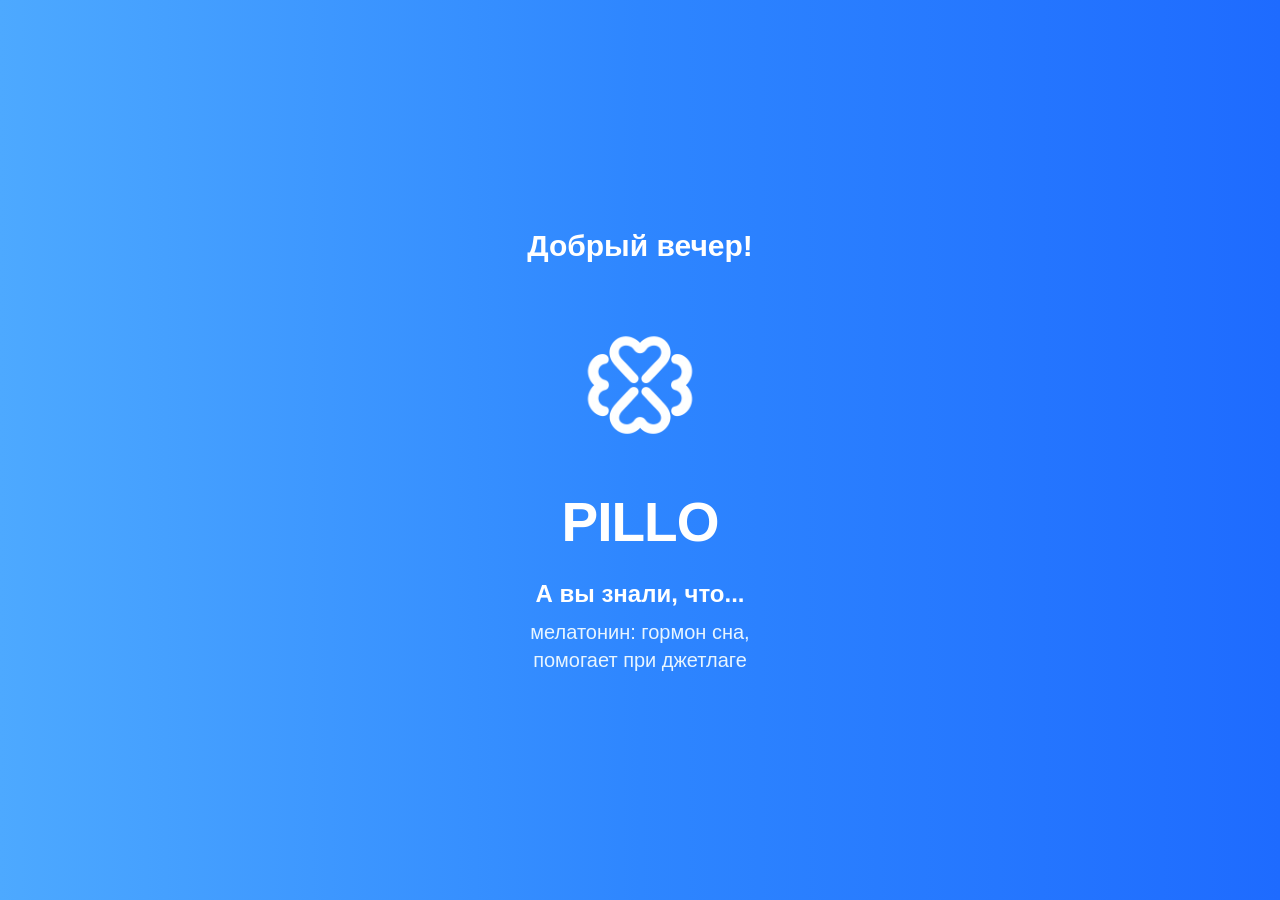
==== commit 32d9648b: "Add files via upload" ====
--- a/index.html
+++ b/index.html
@@ -597,48 +597,6 @@
 
 .time-input-wrapper input[type="time"]:not(:focus):placeholder-shown + .time-placeholder {
     display: block;
-}
-
-@media (hover: hover) {
-    .med-card {
-        cursor: pointer;
-        transition: transform 0.1s ease, background 0.2s ease;
-    }
-
-    .med-card:hover {
-        transform: scale(0.99);
-        background: #f8fcff;
-    }
-
-    .med-card:active {
-        transform: scale(0.98);
-    }
-
-    .day-chip:hover {
-        background: #eef5fc;
-        transform: scale(0.98);
-    }
-
-    .group-header .btn-outline:hover {
-        background: #d4e3ff;
-    }
-
-    .action-btn:hover {
-        background: #e6f0ff;
-        transform: scale(0.98);
-    }
-
-    .action-btn.primary:hover {
-        background: #1a5ad0;
-    }
-}
-
-.sheet-overlay {
-    pointer-events: auto;
-}
-
-.sheet-overlay .bottom-sheet-detail {
-    pointer-events: auto;
 }
 
 @media (max-width: 768px) {
@@ -2651,7 +2609,7 @@
         }
 
         function attachSwipeToCard(card, reminderId) {
-    if (!card) return;
+    if (!('ontouchstart' in window)) return;
 
     let startX = 0;
     let startY = 0;
@@ -2660,77 +2618,7 @@
     let isVerticalScroll = false;
     let touchMoved = false;
     let touchDuration = 0;
-    let isMouseDown = false;
-
-    // Для мыши (ПК)
-    card.addEventListener('mousedown', (e) => {
-        if (e.button !== 0) return; // только левая кнопка
-        startX = e.clientX;
-        startY = e.clientY;
-        startTime = Date.now();
-        swiping = false;
-        isVerticalScroll = false;
-        touchMoved = false;
-        isMouseDown = true;
-        card.style.transition = 'none';
-        card.classList.remove('is-dragging');
-        e.preventDefault();
-    });
-
-    card.addEventListener('mousemove', (e) => {
-        if (!isMouseDown) return;
-        const dx = e.clientX - startX;
-        const dy = e.clientY - startY;
-        touchMoved = true;
-
-        if (Math.abs(dy) > Math.abs(dx) && Math.abs(dy) > 10) {
-            isVerticalScroll = true;
-            return;
-        }
-
-        if (Math.abs(dx) > 10 && Math.abs(dx) > Math.abs(dy)) {
-            swiping = true;
-            card.style.transform = `translateX(${dx}px)`;
-            card.classList.add('is-swiping');
-        }
-    });
-
-    card.addEventListener('mouseup', (e) => {
-        if (!isMouseDown) return;
-        isMouseDown = false;
-
-        const dx = e.clientX - startX;
-        const dt = Date.now() - startTime;
-        touchDuration = dt;
-
-        card.style.transition = 'transform 200ms ease';
-
-        if (swiping && Math.abs(dx) > 60) {
-            if (dx > 0) {
-                optimisticMarkTaken(reminderId, card);
-            } else {
-                optimisticMarkSkipped(reminderId, card);
-            }
-            card.classList.remove('is-swiping');
-        }
-        else if (!swiping && !isVerticalScroll && Math.abs(dx) < 15 && dt < 300) {
-            openDetailSheet(reminderId);
-        }
-
-        card.style.transform = 'translateX(0)';
-        setTimeout(() => {
-            card.style.transition = '';
-            card.classList.remove('is-swiping');
-        }, 200);
-
-        startX = 0;
-        startY = 0;
-        swiping = false;
-        isVerticalScroll = false;
-        touchMoved = false;
-    });
-
-    // Для сенсорного экрана (мобильные)
+
     card.addEventListener('touchstart', (e) => {
         const t = e.touches[0];
         startX = t.clientX;
@@ -2794,17 +2682,11 @@
         touchMoved = false;
     }, { passive: true });
 
-    // Обычный клик для ПК (когда не было движения)
     card.addEventListener('click', (e) => {
-        if (swiping || touchMoved) {
+        if (!swiping && !touchMoved && touchDuration < 300) {
             e.stopPropagation();
-            return;
-        }
-        // Если было движение мыши больше 5px — не открываем
-        if (Math.abs(startX - (e.clientX || startX)) > 5) {
-            return;
-        }
-        openDetailSheet(reminderId);
+            openDetailSheet(reminderId);
+        }
     });
 }
         function optimisticMarkTaken(reminderId, card) {
@@ -4655,22 +4537,9 @@
     try {
         const course = await apiFetch(`/courses/${courseId}`);
         const meds = course.medications || [];
-
-        // Убираем дубли по medicineId
-        const uniqueMeds = [];
-        const seenIds = new Set();
-
-        for (const med of meds) {
-            if (!seenIds.has(med.medicineId)) {
-                seenIds.add(med.medicineId);
-                uniqueMeds.push(med);
-            }
-        }
-
         const listDiv = document.getElementById('courseMedicationsList');
         listDiv.innerHTML = '';
-
-        uniqueMeds.forEach(m => {
+        meds.forEach(m => {
             const item = document.createElement('div');
             item.className = 'medication-item';
             item.id = `med-${m.id}`;
@@ -4855,131 +4724,126 @@
         document.getElementById('courseMedicationSheet').style.display = 'none';
     });
 document.getElementById('saveCourseMedBtn').addEventListener('click', async () => {
-    console.log('🟡 СОХРАНЕНИЕ ПРЕПАРАТА В КУРС');
-
-    if (!window.editingCourseId || String(window.editingCourseId).startsWith('temp-')) {
-        alert('Сначала сохраните курс');
-        return;
-    }
-
     const medType = document.getElementById('courseMedType').value;
+
     let medicineId = null;
-    let medicineName = '';
+    let medicineName = null;  // ✅ ОБЪЯВЛЯЕМ ПЕРЕМЕННУЮ
     let medicationData = {};
 
-    try {
-        if (medType === 'new') {
-            // Получаем данные нового препарата
-            const name = document.getElementById('courseMedName')?.value?.trim();
-            const dosage = document.getElementById('courseMedDosage')?.value?.trim() || '';
-            const instructions = document.getElementById('courseMedInstructions')?.value?.trim() || '';
-
-            if (!name) {
-                alert('Введите название препарата');
-                return;
-            }
-
-            console.log('📦 Создаём новый препарат:', { name, dosage, instructions });
-
-            // СОЗДАЁМ ТОЛЬКО ОДИН РАЗ
+    if (medType === 'new') {
+        const name = document.getElementById('courseMedName').value.trim();
+        const dosage = document.getElementById('courseMedDosage').value.trim();
+        const instructions = document.getElementById('courseMedInstructions').value.trim();
+
+        if (!name) {
+            alert('Введите название препарата');
+            return;
+        }
+
+        const token = localStorage.getItem('med_token');
+        const newMedicineData = {
+            name: name,
+            dosage: dosage || '',
+            description: ''
+        };
+
+        try {
             const response = await fetch('https://medicine-reminder-app-t3u9.onrender.com/api/medicines', {
                 method: 'POST',
                 headers: {
                     'Content-Type': 'application/json',
-                    'Authorization': `Bearer ${localStorage.getItem('med_token')}`
+                    'Authorization': `Bearer ${token}`
                 },
-                body: JSON.stringify({
-                    name: name,
-                    dosage: dosage,
-                    description: instructions || ''
-                })
+                body: JSON.stringify(newMedicineData)
             });
 
             if (!response.ok) {
-                const errorText = await response.text();
-                throw new Error(`HTTP ${response.status}: ${errorText}`);
+                const text = await response.text();
+                throw new Error(`HTTP ${response.status}: ${text}`);
             }
 
             const newMedicine = await response.json();
             medicineId = newMedicine.id;
-            medicineName = newMedicine.name;
-
-            console.log('✅ Препарат создан, ID:', medicineId);
-
-            // Добавляем в локальный список
-            currentMedicines.push(newMedicine);
-
-        } else {
-            // Существующий препарат
-            const select = document.getElementById('existingMedSelect');
-            medicineId = select?.value;
-            medicineName = select?.options[select.selectedIndex]?.text || '';
-
-            if (!medicineId) {
-                alert('Выберите препарат');
-                return;
-            }
-
-            console.log('📦 Используем существующий препарат:', { medicineId, medicineName });
-        }
-
-        // Формируем данные для добавления в курс (ТОЛЬКО ОДИН РАЗ)
+            medicineName = newMedicine.name;  // ✅ СОХРАНЯЕМ ИМЯ
+        } catch (err) {
+            console.error('Ошибка создания препарата:', err);
+            alert('Ошибка создания препарата: ' + err.message);
+            return;
+        }
+
         medicationData = {
-            medicineId: parseInt(medicineId),
             medicineName: medicineName,
+            medicineId: medicineId,
             mealMode: document.getElementById('courseMedMealMode').value,
             timeOfDay: document.getElementById('courseMedTime').value,
             scheduleType: document.getElementById('courseMedScheduleType').value,
             intervalDays: parseInt(document.getElementById('courseMedIntervalDays').value) || 1
         };
 
-        console.log('📤 Добавляем в курс:', medicationData);
-
-        // Добавляем препарат в курс
-        const addResponse = await fetch(`https://medicine-reminder-app-t3u9.onrender.com/api/courses/${window.editingCourseId}/medications`, {
+    } else {
+        // ✅ СУЩЕСТВУЮЩИЙ ПРЕПАРАТ
+        const select = document.getElementById('existingMedSelect');
+        medicineId = select?.value;
+        medicineName = select?.options[select.selectedIndex]?.text || '';
+
+        if (!medicineId) {
+            alert('Выберите препарат');
+            return;
+        }
+
+        medicationData = {
+            medicineName: medicineName,  // ✅ запятая есть
+            medicineId: parseInt(medicineId),
+            mealMode: document.getElementById('courseMedMealMode').value,
+            timeOfDay: document.getElementById('courseMedTime').value,
+            scheduleType: document.getElementById('courseMedScheduleType').value,
+            intervalDays: parseInt(document.getElementById('courseMedIntervalDays').value) || 1
+        };
+    }
+
+    console.log('📤 Данные для добавления в курс:', medicationData);
+
+    if (!window.editingCourseId || String(window.editingCourseId).startsWith('temp-')) {
+        alert('Сначала сохраните курс');
+        return;
+    }
+
+    // Добавляем препарат в курс
+    const token = localStorage.getItem('med_token');
+
+    try {
+        const response = await fetch(`https://medicine-reminder-app-t3u9.onrender.com/api/courses/${window.editingCourseId}/medications`, {
             method: 'POST',
             headers: {
                 'Content-Type': 'application/json',
-                'Authorization': `Bearer ${localStorage.getItem('med_token')}`
+                'Authorization': `Bearer ${token}`
             },
             body: JSON.stringify(medicationData)
         });
 
-        if (!addResponse.ok) {
-            const errorText = await addResponse.text();
-            throw new Error(`HTTP ${addResponse.status}: ${errorText}`);
-        }
-
-        const savedMedication = await addResponse.json();
+        const responseText = await response.text();
+        console.log('📥 Ответ сервера:', response.status, responseText);
+
+        if (!response.ok) {
+            throw new Error(`HTTP ${response.status}: ${responseText}`);
+        }
+
+        const savedMedication = JSON.parse(responseText);
         console.log('✅ Препарат добавлен в курс:', savedMedication);
 
         // Генерируем напоминания
-        console.log('🔄 Генерируем напоминания...');
         await fetch(`https://medicine-reminder-app-t3u9.onrender.com/api/courses/${window.editingCourseId}/generate-reminders`, {
             method: 'POST',
-            headers: {
-                'Authorization': `Bearer ${localStorage.getItem('med_token')}`
-            }
+            headers: { 'Authorization': `Bearer ${token}` }
         });
 
-        // Обновляем напоминания в UI
-        if (window.loadReminders) {
-            await window.loadReminders(true);
-        }
-        if (window.selectedDay) {
-            await window.loadHistoryForDate(window.selectedDay);
-            window.renderGroupsForDate(window.selectedDay);
-        }
-
-        // Закрываем форму
         document.getElementById('courseMedicationSheet').style.display = 'none';
 
-        // Обновляем список препаратов в курсе
         if (window.loadCourseMedications) {
             await window.loadCourseMedications(window.editingCourseId);
         }
 
-        alert('✅ Препарат добавлен! Напоминания созданы.');
+        alert('✅ Препарат добавлен!');
 
     } catch (err) {
         console.error('❌ ОШИБКА:', err);
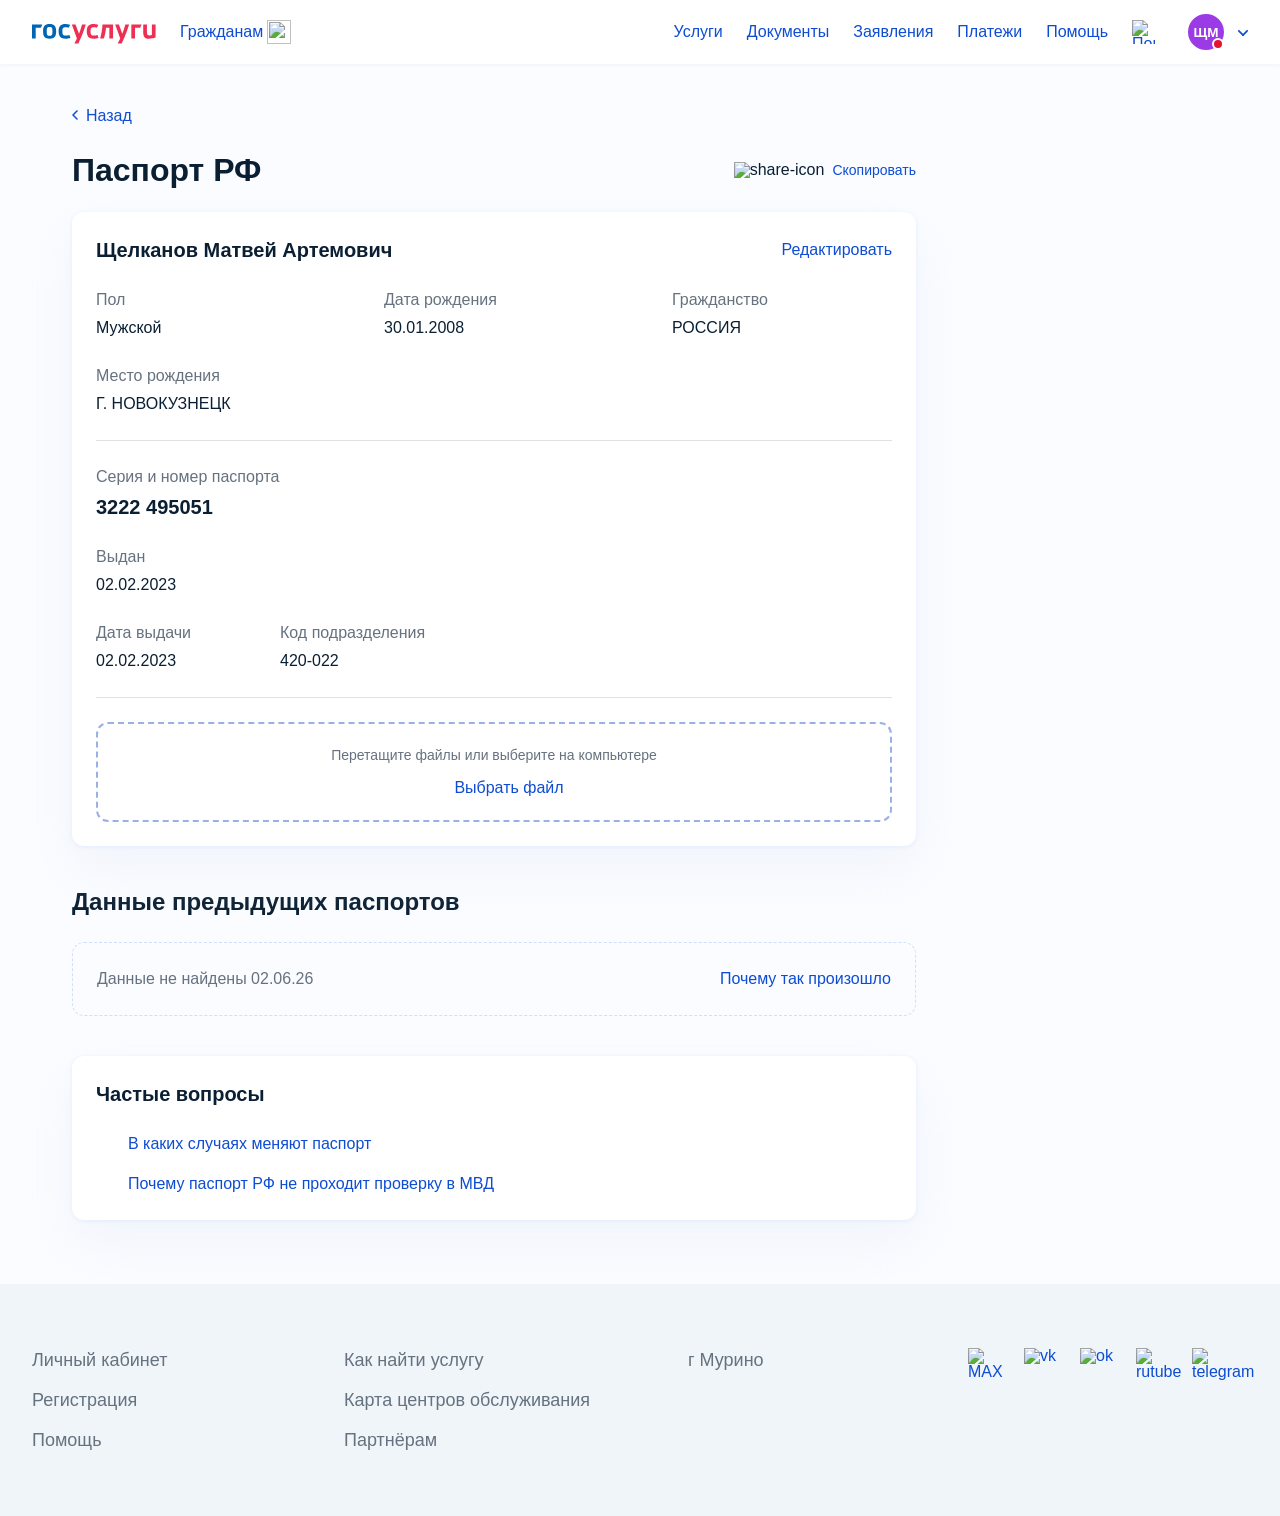
==== commit 9c1a2c3b: "Add files via upload" ====
--- a/index.html
+++ b/index.html
@@ -1,6822 +1,558 @@
-<!DOCTYPE html>
-<html lang="ru">
-<head>
-    <meta charset="UTF-8" />
-    <link rel="icon" type="image/png" sizes="32x32" href="/favicon-32.png">
-    <link rel="icon" type="image/png" sizes="192x192" href="/icon-192.png">
-    <link rel="apple-touch-icon" href="/icon-192.png">
-    <link rel="manifest" href="/manifest.json">
-    <meta name="theme-color" content="#2E86FF">
-    <meta name="viewport" content="width=device-width, initial-scale=1.0, maximum-scale=1.0, user-scalable=no, viewport-fit=cover" />
-    <title>Таблетки • финальная версия</title>
-    <style>
-        :root {
-            --tg-top-offset: 0px;
-            --anim-duration: 0.2s;
-            --anim-ease: cubic-bezier(0.2, 0.9, 0.4, 1);
-        }
-        * {
-            margin: 0;
-            padding: 0;
-            box-sizing: border-box;
-            font-family: 'Inter', -apple-system, BlinkMacSystemFont, 'Segoe UI', Roboto, Helvetica, Arial, sans-serif;
-        }
-        body {
-            background: #eef2f6;
-            display: flex;
-            align-items: center;
-            justify-content: center;
-            min-height: 100vh;
-            padding: 0;
-        }
-        .app {
-            width: 100%;
-            max-width: 400px;
-            background: #ffffff;
-            border-radius: 32px 32px 0 0;
-            overflow: hidden;
-            display: flex;
-            flex-direction: column;
-            height: calc(100vh - var(--tg-top-offset));
-            box-shadow: 0 20px 40px rgba(0,20,50,0.15);
-            position: relative;
-            transition: box-shadow var(--anim-duration) var(--anim-ease);
-        }
-        .top-pill {
-            background: #d2e6ff;
-            border-radius: 0 0 32px 32px;
-            padding: calc(18px + env(safe-area-inset-top) + var(--tg-top-offset)) 20px 18px 20px;
-            display: flex;
-            align-items: center;
-            gap: 12px;
-            box-shadow: 0 4px 12px rgba(0, 100, 200, 0.1);
-            position: relative;
-            transition: padding var(--anim-duration) var(--anim-ease);
-        }
-        .avatar {
-            width: 52px;
-            height: 52px;
-            background: #b7d9ff;
-            border-radius: 26px;
-            display: flex;
-            align-items: center;
-            justify-content: center;
-            flex-shrink: 0;
-            overflow: hidden;
-            background-size: cover;
-            background-position: center;
-            transition: transform var(--anim-duration) var(--anim-ease);
-        }
-        .avatar:active {
-            transform: scale(0.94);
-        }
-        .avatar svg {
-            width: 36px;
-            height: 36px;
-            fill: #1f5080;
-            transition: fill var(--anim-duration) var(--anim-ease);
-        }
-        .user-info {
-            flex: 1;
-        }
-        .user-name {
-            font-weight: 800;
-            font-size: 16px;
-            color: #0a2540;
-            line-height: 1.3;
-            transition: color var(--anim-duration) var(--anim-ease);
-        }
-        .user-switch {
-            font-size: 13px;
-            color: #4f6f8f;
-            margin-top: 2px;
-            cursor: pointer;
-            transition: color var(--anim-duration) var(--anim-ease);
-        }
-        .user-switch:active {
-            opacity: 0.7;
-        }
-        .app-logo {
-            width: 65px !important;
-            height: 65px !important;
-            min-width: 48px;
-            min-height: 48px;
-            background: #d2e6ff;
-            border-radius: 14px;
-            display: flex !important;
-            align-items: center;
-            justify-content: center;
-            flex-shrink: 0;
-            transition: transform var(--anim-duration) var(--anim-ease);
-        }
-        .app-logo:active {
-            transform: scale(0.94);
-        }
-        .app-logo img {
-            width: 55px !important;
-            height: 55px !important;
-            max-width: none;
-            max-height: none;
-            object-fit: contain;
-            filter: brightness(0) saturate(100%) invert(0.5) sepia(1) saturate(5) hue-rotate(170deg);
-        }
-        .month-bar {
-            display: flex;
-            align-items: center;
-            justify-content: space-between;
-            padding: 12px 20px 8px;
-            background: white;
-            position: relative;
-        }
-        .month-left {
-            font-weight: 700;
-            font-size: 18px;
-            color: #113355;
-            cursor: pointer;
-            display: flex;
-            align-items: center;
-            gap: 4px;
-            transition: color var(--anim-duration) var(--anim-ease);
-        }
-        .month-left:active {
-            color: #2e7aff;
-        }
-        .month-left svg {
-            width: 20px;
-            height: 20px;
-            fill: #2d5980;
-            transition: fill var(--anim-duration) var(--anim-ease);
-        }
-        .month-nav {
-            display: flex;
-            gap: 12px;
-        }
-        .month-nav button {
-            background: #eef5fc;
-            border: none;
-            width: 36px;
-            height: 36px;
-            border-radius: 40px;
-            display: flex;
-            align-items: center;
-            justify-content: center;
-            cursor: pointer;
-            transition: transform var(--anim-duration) var(--anim-ease), background var(--anim-duration) var(--anim-ease);
-        }
-        .month-nav button:active {
-            transform: scale(0.92);
-            background: #ddeeff;
-        }
-        .month-nav button svg {
-            width: 24px;
-            height: 24px;
-            fill: #2d5980;
-        }
-        .calendar-popup {
-            position: absolute;
-            top: 80px;
-            left: 50%;
-            transform: translateX(-50%);
-            width: 300px;
-            max-width: 90vw;
-            background: white;
-            border-radius: 32px;
-            box-shadow: 0 30px 50px #00000030;
-            padding: 18px;
-            z-index: 100;
-            display: none;
-            animation: popFade 0.2s var(--anim-ease);
-        }
-        @keyframes popFade {
-            from { opacity: 0; transform: translate(-50%, -20px) scale(0.9); }
-            to { opacity: 1; transform: translate(-50%, 0) scale(1); }
-        }
-        .cal-header {
-            display: flex;
-            justify-content: space-between;
-            align-items: center;
-            margin-bottom: 16px;
-        }
-        .cal-header button {
-            background: #eef5fc;
-            border: none;
-            width: 36px;
-            height: 36px;
-            border-radius: 40px;
-            display: flex;
-            align-items: center;
-            justify-content: center;
-            cursor: pointer;
-            transition: transform var(--anim-duration) var(--anim-ease);
-        }
-        .cal-header button:active {
-            transform: scale(0.92);
-        }
-        .cal-header button svg {
-            width: 24px;
-            height: 24px;
-            fill: #2d5980;
-        }
-        .cal-weekdays {
-            display: grid;
-            grid-template-columns: repeat(7,1fr);
-            text-align: center;
-            color: #6d8bb0;
-            font-size: 12px;
-            margin-bottom: 8px;
-        }
-        .cal-grid {
-            display: grid;
-            grid-template-columns: repeat(7,1fr);
-            gap: 4px;
-        }
-        .cal-cell {
-            aspect-ratio: 1/1;
-            display: flex;
-            align-items: center;
-            justify-content: center;
-            background: #f6faff;
-            border-radius: 30px;
-            cursor: pointer;
-            font-weight: 500;
-            transition: background var(--anim-duration) var(--anim-ease), transform var(--anim-duration) var(--anim-ease);
-        }
-        .cal-cell:active {
-            transform: scale(0.9);
-        }
-        .cal-cell.selected {
-            background: linear-gradient(90deg, #4DA9FF, #2E86FF, #1E6BFF);
-            color: white;
-        }
-        .cal-cell.today {
-            border: 2px solid #2e7aff;
-            background: white;
-            color: #2e7aff;
-            font-weight: 700;
-        }
-        .cal-cell.empty {
-            background: transparent;
-            pointer-events: none;
-        }
-        .week-row {
-            display: flex;
-            gap: 6px;
-            justify-content: space-between;
-            padding: 0 16px 10px;
-            transition: opacity 0.25s var(--anim-ease);
-        }
-        .day-chip {
-            flex: 1;
-            aspect-ratio: 1/1;
-            background: #f6faff;
-            border-radius: 16px;
-            display: flex;
-            flex-direction: column;
-            align-items: center;
-            justify-content: center;
-            color: #1f3f5c;
-            cursor: pointer;
-            border: 2px solid transparent;
-            transition: background var(--anim-duration) var(--anim-ease), border-color var(--anim-duration) var(--anim-ease), transform var(--anim-duration) var(--anim-ease);
-        }
-        .day-chip:active {
-            transform: scale(0.94);
-        }
-        .day-chip.today {
-            border-color: #2e7aff;
-            background: white;
-        }
-        .day-chip.selected {
-            background: linear-gradient(90deg, #4DA9FF, #2E86FF, #1E6BFF);
-            color: white;
-            border: none;
-        }
-        .day-number {
-            font-weight: 700;
-            font-size: 16px;
-        }
-        .day-name {
-            font-size: 10px;
-            text-transform: uppercase;
-            opacity: 0.7;
-        }
-        .divider-light {
-            height: 1px;
-            background: #e0eaf5;
-            margin: 6px 16px 10px;
-        }
-        .content {
-            flex: 1;
-            overflow-y: auto;
-            padding: 0 16px 8px;
-            scrollbar-width: thin;
-            transition: padding var(--anim-duration) var(--anim-ease);
-            position: relative;
-        }
-        .content-fade-out {
-            animation: fadeOut 0.2s var(--anim-ease) forwards;
-        }
-        .content-fade-in {
-            animation: fadeIn 0.2s var(--anim-ease) forwards;
-        }
-        @keyframes fadeOut {
-            to { opacity: 0; transform: scale(0.95); }
-        }
-        @keyframes fadeIn {
-            from { opacity: 0; transform: scale(0.95); }
-            to { opacity: 1; transform: scale(1); }
-        }
-        .content::before {
-            content: '';
-            position: absolute;
-            top: 0;
-            left: 0;
-            width: 20%;
-            height: 100%;
-            pointer-events: none;
-            z-index: 1;
-        }
-        .content::after {
-            content: '';
-            position: absolute;
-            top: 0;
-            right: 0;
-            width: 20%;
-            height: 100%;
-            pointer-events: none;
-            z-index: 1;
-        }
-        .time-group {
-            margin-bottom: 18px;
-            border-bottom: 1px solid #edf2f9;
-            padding-bottom: 6px;
-            transition: border-color var(--anim-duration) var(--anim-ease);
-        }
-        .group-header {
-            display: flex;
-            align-items: center;
-            justify-content: space-between;
-            margin-bottom: 8px;
-            cursor: pointer;
-            user-select: none;
-            transition: opacity var(--anim-duration) var(--anim-ease);
-        }
-        .group-header:active {
-            opacity: 0.7;
-        }
-        .group-header-left {
-            display: flex;
-            align-items: center;
-            gap: 6px;
-        }
-        .group-time {
-            font-weight: 800;
-            font-size: 20px;
-            color: #0f2e4a;
-        }
-        .group-arrow svg {
-            width: 20px;
-            height: 20px;
-            fill: #7a99bb;
-            transition: transform 0.3s var(--anim-ease);
-        }
-        .group-header .btn-outline {
-            background: #eaf1fb;
-            border: none;
-            padding: 6px 14px;
-            border-radius: 40px;
-            font-size: 13px;
-            font-weight: 600;
-            color: #1f4d8a;
-            cursor: pointer;
-            transition: background var(--anim-duration) var(--anim-ease), transform var(--anim-duration) var(--anim-ease);
-        }
-        .group-header .btn-outline:active {
-            background: #d4e3ff;
-            transform: scale(0.94);
-        }
-        .med-cards {
-            display: grid;
-            grid-template-rows: 1fr;
-            transition: grid-template-rows 0.3s var(--anim-ease);
-        }
-        .time-group.collapsed .med-cards {
-            grid-template-rows: 0fr;
-        }
-        .med-cards > * {
-            min-height: 0;
-            overflow: hidden;
-        }
-        .med-cards-inner {
-            display: flex;
-            flex-direction: column;
-            gap: 8px;
-        }
-        .med-card {
-            min-height: 78px;
-            background: #ffffff;
-            border-radius: 24px;
-            padding: 14px 16px;
-            margin: 8px 0;
-            display: flex;
-            align-items: center;
-            gap: 12px;
-            cursor: pointer;
-            border: 1px solid #e2ecf9;
-            transition: background 0.25s var(--anim-ease), box-shadow 0.25s var(--anim-ease), transform 0.2s ease;
-            touch-action: pan-y;
-            user-select: none;
-            will-change: transform, background, box-shadow;
-            position: relative;
-            overflow: hidden;
-        }
-        .med-card:active {
-            transform: scale(0.98);
-            background: #f8fcff;
-        }
-        .med-card.taken {
-            background: #edfff5;
-            border-color: #a0ddc0;
-        }
-        .med-card.missed {
-            background: #ffeceb;
-            border-color: #ffc9c2;
-        }
-        .med-card.skipped {
-            background: #ffeceb;
-            border-color: #ffc9c2;
-        }
-        .med-card.swiping-right {
-            background: linear-gradient(90deg, rgba(0,200,100,0.15), white);
-        }
-        .med-card.swiping-left {
-            background: linear-gradient(90deg, white, rgba(255,80,80,0.15));
-        }
-        .med-icon {
-            width: 50px;
-            height: 50px;
-            background: #f0f7ff;
-            border-radius: 14px;
-            display: flex;
-            align-items: center;
-            justify-content: center;
-            flex-shrink: 0;
-            transition: background var(--anim-duration) var(--anim-ease);
-        }
-        .input-group.time-group-ios {
-            position: relative;
-        }
-        .input-group.time-group-ios {
-    position: relative;
-}
-
-.time-input-wrapper {
-    position: relative;
-    display: flex;
-    align-items: center;
-    width: 100%;
-}
-
-#addMedicationToCourseBtn {
-    display: block;
-}
-
-.time-input-wrapper input[type="time"] {
-    width: 100%;
-    padding: 12px 16px;
-    border: 1px solid #d0ddee;
-    border-radius: 24px;
-    font-size: 16px;
-    background: #f9fcff;
-    outline: none;
-    transition: border 0.2s var(--anim-ease), box-shadow 0.2s var(--anim-ease);
-    -webkit-appearance: none;
-    appearance: none;
-    font-family: 'Inter', -apple-system, BlinkMacSystemFont, 'Segoe UI', Roboto, Helvetica, Arial, sans-serif;
-}
-
-.time-input-wrapper input[type="time"]:focus {
-    border-color: #2e7aff;
-    box-shadow: 0 0 0 3px rgba(46,122,255,0.1);
-}
-
-.time-input-wrapper input[type="time"]::-webkit-calendar-picker-indicator {
-    background: transparent;
-    position: absolute;
-    right: 16px;
-    top: 50%;
-    transform: translateY(-50%);
-    width: 24px;
-    height: 24px;
-    cursor: pointer;
-    opacity: 0.6;
-}
-
-.btn-outline {
-    background: #eaf1fb;
-    border: none;
-    padding: 8px 12px;
-    border-radius: 40px;
-    font-size: 13px;
-    font-weight: 600;
-    color: #1f4d8a;
-    cursor: pointer;
-    transition: background 0.2s, transform 0.1s;
-}
-.courses-list, .medicines-list {
-    overflow-y: auto;
-    max-height: 100%;
-    -webkit-overflow-scrolling: touch;
-    overscroll-behavior: contain;
-    padding: 16px;
-    /* Важно: задаём высоту относительно родителя */
-    height: 100%;
-    flex: 1;
-}
-
-.medicine-card-simple.optimistic,
-.course-card.optimistic {
-    opacity: 0.7;
-    position: relative;
-}
-
-.medicine-card-simple.optimistic::after,
-.course-card.optimistic::after {
-    content: '';
-    position: absolute;
-    top: 0;
-    left: 0;
-    right: 0;
-    bottom: 0;
-    background: linear-gradient(90deg, transparent, rgba(255,255,255,0.3), transparent);
-    animation: shimmer 1.5s infinite;
-}
-
-@keyframes shimmer {
-    0% { transform: translateX(-100%); }
-    100% { transform: translateX(100%); }
-}
-
-#tabContent {
-    flex: 1;
-    overflow: hidden;
-    display: flex;
-    flex-direction: column;
-}
-.btn-outline:active {
-    background: #d4e3ff;
-    transform: scale(0.94);
-}
-
-.time-input-wrapper input[type="time"]::-webkit-datetime-edit-fields-wrapper {
-    padding: 0;
-}
-
-.time-input-wrapper input[type="time"]::-webkit-datetime-edit-hour-field,
-.time-input-wrapper input[type="time"]::-webkit-datetime-edit-minute-field {
-    font-family: 'Inter', -apple-system, BlinkMacSystemFont, 'Segoe UI', Roboto, Helvetica, Arial, sans-serif;
-    font-size: 16px;
-    padding: 0 2px;
-}
-
-.time-input-wrapper input[type="time"]::-webkit-datetime-edit-text {
-    padding: 0 2px;
-}
-
-.time-placeholder {
-    display: none;
-    position: absolute;
-    left: 16px;
-    top: 50%;
-    transform: translateY(-50%);
-    color: #8FA9C6;
-    font-size: 16px;
-    pointer-events: none;
-    font-family: 'Inter', -apple-system, BlinkMacSystemFont, 'Segoe UI', Roboto, Helvetica, Arial, sans-serif;
-}
-
-.time-input-wrapper input[type="time"]:not(:focus):placeholder-shown + .time-placeholder {
-    display: block;
-}
-
-@media (max-width: 768px) {
-    .input-group.time-group-ios {
-        margin-bottom: 20px;
-    }
-
-    .time-input-wrapper input[type="time"] {
-        font-size: 15px;
-        padding: 14px 16px;
-    }
-
-    .time-input-wrapper input[type="time"]::-webkit-datetime-edit-hour-field,
-    .time-input-wrapper input[type="time"]::-webkit-datetime-edit-minute-field {
-        font-size: 15px;
-    }
-}
-
-@supports (-webkit-touch-callout: none) {
-    .time-input-wrapper input[type="time"] {
-        min-height: 48px;
-        line-height: normal;
-    }
-
-    .time-input-wrapper input[type="time"]::-webkit-datetime-edit-hour-field:focus,
-    .time-input-wrapper input[type="time"]::-webkit-datetime-edit-minute-field:focus {
-        background-color: #e8f0ff;
-        color: #2e7aff;
-    }
-}
-.input-group.time-group-ios {
-    position: relative;
-}
-
-.time-input-wrapper {
-    position: relative;
-    display: flex;
-    align-items: center;
-    width: 100%;
-}
-
-.time-input-wrapper input[type="time"] {
-    width: 100%;
-    padding: 12px 16px;
-    border: 1px solid #d0ddee;
-    border-radius: 24px;
-    font-size: 16px;
-    background: #f9fcff;
-    outline: none;
-    transition: border 0.2s var(--anim-ease), box-shadow 0.2s var(--anim-ease);
-    -webkit-appearance: none;
-    appearance: none;
-    font-family: 'Inter', -apple-system, BlinkMacSystemFont, 'Segoe UI', Roboto, Helvetica, Arial, sans-serif;
-    color: #01254a;
-    text-align: left;
-}
-
-.time-input-wrapper input[type="time"]::-webkit-datetime-edit {
-    text-align: left;
-    padding: 0;
-}
-
-.time-input-wrapper input[type="time"]::-webkit-datetime-edit-fields-wrapper {
-    text-align: left;
-    padding: 0;
-}
-
-.time-input-wrapper input[type="time"]::-webkit-datetime-edit-hour-field,
-.time-input-wrapper input[type="time"]::-webkit-datetime-edit-minute-field {
-    font-family: 'Inter', -apple-system, BlinkMacSystemFont, 'Segoe UI', Roboto, Helvetica, Arial, sans-serif;
-    font-size: 16px;
-    padding: 0 2px;
-    color: #01254a;
-}
-
-.time-input-wrapper input[type="time"]::-webkit-datetime-edit-text {
-    padding: 0 2px;
-    color: #01254a;
-}
-
-.time-input-wrapper input[type="time"]:focus {
-    border-color: #2e7aff;
-    box-shadow: 0 0 0 3px rgba(46,122,255,0.1);
-}
-
-.time-input-wrapper input[type="time"]::-webkit-calendar-picker-indicator {
-    background: transparent;
-    position: absolute;
-    right: 16px;
-    top: 50%;
-    transform: translateY(-50%);
-    width: 24px;
-    height: 24px;
-    cursor: pointer;
-    opacity: 0.6;
-}
-
-@media (max-width: 768px) {
-    .time-input-wrapper input[type="time"] {
-        font-size: 15px;
-        padding: 14px 16px;
-    }
-
-    .time-input-wrapper input[type="time"]::-webkit-datetime-edit-hour-field,
-    .time-input-wrapper input[type="time"]::-webkit-datetime-edit-minute-field {
-        font-size: 15px;
-    }
-}
-
-@supports (-webkit-touch-callout: none) {
-    .time-input-wrapper input[type="time"] {
-        min-height: 48px;
-        line-height: normal;
-        text-align: left;
-    }
-
-    .time-input-wrapper input[type="time"]::-webkit-datetime-edit-hour-field:focus,
-    .time-input-wrapper input[type="time"]::-webkit-datetime-edit-minute-field:focus {
-        background-color: #e8f0ff;
-        color: #2e7aff;
-    }
-}
-        .med-icon svg {
-            width: 30px;
-            height: 30px;
-            fill: #2e7aff;
-        }
-        .med-info {
-            flex: 1;
-            display: flex;
-            flex-direction: column;
-        }
-        .med-name {
-            font-weight: 700;
-            font-size: 17px;
-            color: #01254a;
-            transition: color var(--anim-duration) var(--anim-ease);
-        }
-        .med-desc {
-            color: #8FA9C6;
-            font-size: 13px;
-            margin-top: 3px;
-            display: flex;
-            align-items: center;
-            gap: 4px;
-        }
-        .med-desc svg {
-            width: 14px;
-            height: 14px;
-            fill: #8FA9C6;
-        }
-        .input-group.time-group-ios {
-            position: relative;
-        }
-
-        .time-input-wrapper {
-            position: relative;
-            display: flex;
-            align-items: center;
-            width: 100%;
-        }
-
-        .time-input-wrapper input[type="time"] {
-            width: 100%;
-            padding: 12px 16px;
-            border: 1px solid #d0ddee;
-            border-radius: 24px;
-            font-size: 16px;
-            background: #f9fcff;
-            outline: none;
-            transition: border 0.2s var(--anim-ease), box-shadow 0.2s var(--anim-ease);
-            -webkit-appearance: none;
-            appearance: none;
-            font-family: 'Inter', -apple-system, BlinkMacSystemFont, 'Segoe UI', Roboto, Helvetica, Arial, sans-serif;
-        }
-
-        .time-input-wrapper input[type="time"]:focus {
-            border-color: #2e7aff;
-            box-shadow: 0 0 0 3px rgba(46,122,255,0.1);
-        }
-
-        .time-input-wrapper input[type="time"]::-webkit-calendar-picker-indicator {
-            background: transparent;
-            position: absolute;
-            right: 16px;
-            top: 50%;
-            transform: translateY(-50%);
-            width: 24px;
-            height: 24px;
-            cursor: pointer;
-            opacity: 0.6;
-        }
-
-        .time-input-wrapper input[type="time"]::-webkit-datetime-edit-fields-wrapper {
-            padding: 0;
-        }
-
-        .time-input-wrapper input[type="time"]::-webkit-datetime-edit-hour-field,
-        .time-input-wrapper input[type="time"]::-webkit-datetime-edit-minute-field {
-            font-family: 'Inter', -apple-system, BlinkMacSystemFont, 'Segoe UI', Roboto, Helvetica, Arial, sans-serif;
-            font-size: 16px;
-            padding: 0 2px;
-        }
-
-        .time-input-wrapper input[type="time"]::-webkit-datetime-edit-text {
-            padding: 0 2px;
-        }
-
-        .time-placeholder {
-            display: none;
-            position: absolute;
-            left: 16px;
-            top: 50%;
-            transform: translateY(-50%);
-            color: #8FA9C6;
-            font-size: 16px;
-            pointer-events: none;
-            font-family: 'Inter', -apple-system, BlinkMacSystemFont, 'Segoe UI', Roboto, Helvetica, Arial, sans-serif;
-        }
-
-        .time-input-wrapper input[type="time"]:not(:focus):placeholder-shown + .time-placeholder {
-            display: block;
-        }
-
-        @media (max-width: 768px) {
-            .input-group.time-group-ios {
-                margin-bottom: 20px;
-            }
-
-            .time-input-wrapper input[type="time"] {
-                font-size: 15px;
-                padding: 14px 16px;
-            }
-
-            .time-input-wrapper input[type="time"]::-webkit-datetime-edit-hour-field,
-            .time-input-wrapper input[type="time"]::-webkit-datetime-edit-minute-field {
-                font-size: 15px;
-            }
-        }
-
-@supports (-webkit-touch-callout: none) {
-    .time-input-wrapper input[type="time"] {
-        min-height: 48px;
-        line-height: normal;
-    }
-
-    .time-input-wrapper input[type="time"]::-webkit-datetime-edit-hour-field:focus,
-    .time-input-wrapper input[type="time"]::-webkit-datetime-edit-minute-field:focus {
-        background-color: #e8f0ff;
-        color: #2e7aff;
-    }
-}
-        .med-status {
-            font-weight: 600;
-            font-size: 13px;
-            margin-top: 3px;
-            display: flex;
-            align-items: center;
-            gap: 4px;
-            transition: color var(--anim-duration) var(--anim-ease);
-        }
-        .status-taken { color: #0f9d6a; }
-        .status-missed { color: #e74c3c; }
-        .status-pending { color: #7a8fa8; }
-        .status-postponed { color: #3498db; }
-        .status-icon svg {
-            width: 16px;
-            height: 16px;
-        }
-        .status-taken svg { stroke: #0f9d6a; fill: none; }
-        .status-missed svg { stroke: #e74c3c; fill: none; }
-        .status-icon {
-            display: inline-flex;
-            align-items: center;
-            justify-content: center;
-            vertical-align: middle;
-        }
-        .status-icon svg {
-            width: 1.2em;
-            height: 1.2em;
-            vertical-align: middle;
-        }
-        .med-status {
-            display: flex;
-            align-items: center;
-            gap: 4px;
-        }
-        .status-pending {
-            color: #7a8fa8;
-            display: flex;
-            align-items: center;
-            gap: 4px;
-        }
-        .empty-state {
-            display: flex;
-            flex-direction: column;
-            align-items: center;
-            justify-content: center;
-            padding: 60px 20px;
-            text-align: center;
-            color: #7f99bb;
-        }
-        .empty-state svg {
-            width: 80px;
-            height: 80px;
-            fill: #aac3dd;
-            margin-bottom: 20px;
-        }
-        .empty-state p {
-            font-size: 16px;
-            font-weight: 500;
-        }
-        .add-med-btn {
-            background: linear-gradient(90deg, #4DA9FF, #2E86FF, #1E6BFF);
-            border: none;
-            border-radius: 30px;
-            padding: 14px 20px;
-            width: 70%;
-            max-width: 300px;
-            margin: 20px auto 10px;
-            display: block;
-            font-weight: 700;
-            font-size: 16px;
-            color: white;
-            text-align: center;
-            box-shadow: 0 6px 12px rgba(30,107,255,0.3);
-            cursor: pointer;
-            transition: transform var(--anim-duration) var(--anim-ease), box-shadow var(--anim-duration) var(--anim-ease), background 0.3s var(--anim-ease);
-        }
-        .add-med-btn:active {
-            transform: scale(0.96);
-            box-shadow: 0 3px 8px rgba(30,107,255,0.3);
-        }
-        .bottom-nav {
-            display: flex;
-            align-items: center;
-            justify-content: space-between;
-            padding: 12px 16px;
-            background: transparent;
-        }
-        .nav-items {
-            display: flex;
-            gap: 8px;
-        }
-        .nav-item {
-            display: flex;
-            align-items: center;
-            justify-content: center;
-            height: 44px;
-            border-radius: 32px;
-            cursor: pointer;
-            transition: all 0.25s var(--anim-ease);
-            background: #f4faff;
-            color: #2f4b70;
-            box-shadow: 0 2px 8px rgba(0,0,0,0.05);
-            will-change: transform, background, width;
-            flex: 0 0 auto;
-            width: 44px;
-            padding: 0;
-        }
-        .nav-item:active {
-            transform: scale(0.94);
-        }
-        .nav-item.active {
-            background: linear-gradient(90deg, #4DA9FF, #2E86FF, #1E6BFF);
-            color: white;
-            flex: 1 1 auto;
-            width: auto;
-            padding-left: 18px;
-            padding-right: 18px;
-            box-shadow: 0 8px 18px rgba(30,107,255,0.4);
-        }
-        .nav-item .icon {
-            display: flex;
-            align-items: center;
-            justify-content: center;
-        }
-        .nav-item .icon svg {
-            width: 24px;
-            height: 24px;
-            fill: currentColor;
-        }
-        .nav-item .text {
-            display: none;
-            font-weight: 600;
-            font-size: 15px;
-            margin-left: 6px;
-            white-space: nowrap;
-            color: inherit;
-            opacity: 0;
-            transform: translateX(-6px);
-            transition: opacity 240ms var(--anim-ease), transform 240ms var(--anim-ease);
-            pointer-events: none;
-        }
-        .nav-item.active .text {
-            display: inline;
-            opacity: 1;
-            transform: translateX(0);
-            pointer-events: auto;
-        }
-        .plus-button {
-            width: 56px;
-            height: 56px;
-            background: linear-gradient(90deg, #4DA9FF, #2E86FF, #1E6BFF);
-            border: none;
-            border-radius: 30px;
-            display: flex;
-            align-items: center;
-            justify-content: center;
-            box-shadow: 0 8px 18px rgba(30,107,255,0.4);
-            cursor: pointer;
-            flex-shrink: 0;
-            transition: transform var(--anim-duration) var(--anim-ease), box-shadow var(--anim-duration) var(--anim-ease);
-        }
-        .plus-button:active {
-            transform: scale(0.92);
-            box-shadow: 0 4px 12px rgba(30,107,255,0.4);
-        }
-        .plus-button svg {
-            width: 32px;
-            height: 32px;
-            fill: white;
-        }
-        .modal-sheet-overlay {
-            position: fixed;
-            inset: 0;
-            background: rgba(0,0,0,0.5);
-            display: none;
-            align-items: flex-end;
-            justify-content: center;
-            z-index: 200;
-            animation: fadeIn 0.2s var(--anim-ease);
-        }
-        @keyframes fadeIn {
-            from { opacity: 0; }
-            to { opacity: 1; }
-        }
-        .modal-sheet {
-            width: 100%;
-            max-width: 400px;
-            display: flex;
-            flex-direction: column;
-            padding: 16px;
-            animation: slideUp 0.25s var(--anim-ease);
-        }
-        @keyframes slideUp {
-            from { transform: translateY(100%); }
-            to { transform: translateY(0); }
-        }
-        .modal-card {
-            background: white;
-            border-radius: 28px;
-            padding: 14px 12px 8px 12px;
-            display: flex;
-            flex-direction: column;
-        }
-        .modal-title {
-            font-weight: 700;
-            font-size: 16px;
-            color: #263238;
-            text-align: center;
-            padding: 4px 0 12px 0;
-        }
-        .modal-divider {
-            height: 1px;
-            background: #f0f0f0;
-            margin: 0 0 8px 0;
-        }
-        .modal-option-group {
-            display: flex;
-            flex-direction: column;
-        }
-        .modal-option {
-            padding: 16px 0;
-            font-weight: 500;
-            font-size: 16px;
-            color: #263238;
-            text-align: center;
-            cursor: pointer;
-            border-bottom: 1px solid #f0f0f0;
-            transition: background var(--anim-duration) var(--anim-ease);
-        }
-        .modal-option:active {
-            background: #f5f5f5;
-        }
-        .modal-option:last-child {
-            border-bottom: none;
-        }
-        .modal-cancel-btn {
-            background: white;
-            border-radius: 14px;
-            height: 48px;
-            display: flex;
-            align-items: center;
-            justify-content: center;
-            font-weight: 500;
-            font-size: 16px;
-            color: #263238;
-            cursor: pointer;
-            margin-top: 8px;
-            box-shadow: 0 2px 8px rgba(0,0,0,0.05);
-            transition: background var(--anim-duration) var(--anim-ease);
-        }
-        .modal-cancel-btn:active {
-            background: #f5f5f5;
-        }
-        .take-all-option {
-            background: white;
-            color: #2e7aff !important;
-            border-radius: 40px;
-            margin: 4px 0;
-            padding: 14px 0;
-            font-weight: 600;
-            border: 0px solid #d0ddee;
-            box-shadow: none;
-        }
-        .take-all-subtitle {
-            font-size: 14px;
-            color: #6f8fb0;
-            text-align: center;
-            margin-bottom: 8px;
-        }
-        #cancelTakeAll {
-            background: white;
-            color: #2e7aff;
-            border: 0px solid #d0ddee;
-            box-shadow: none;
-        }
-        .sheet-overlay {
-            position: fixed;
-            inset: 0;
-            background: rgba(0,0,0,0.3);
-            backdrop-filter: blur(3px);
-            display: none;
-            align-items: flex-end;
-            justify-content: center;
-            z-index: 150;
-            animation: fadeIn 0.2s var(--anim-ease);
-        }
-        .bottom-sheet-detail {
-            width: 100%;
-            max-width: 400px;
-            background: white;
-            border-radius: 32px 32px 0 0;
-            padding: 0 20px 20px 20px;
-            box-shadow: 0 -10px 30px rgba(0,0,0,0.15);
-            display: flex;
-            flex-direction: column;
-            animation: slideUp 0.25s var(--anim-ease);
-            transition: transform 0.2s ease;
-            height: 85%;
-            overflow-y: auto;
-        }
-        .sheet-handle {
-            width: 40px;
-            height: 4px;
-            background: #d9d9d9;
-            border-radius: 2px;
-            margin: 16px auto 0;
-        }
-        .sheet-header-buttons {
-            display: flex;
-            justify-content: space-between;
-            align-items: center;
-            margin-top: 16px;
-        }
-        .btn-icon {
-            width: 40px;
-            height: 40px;
-            background: #f5f8ff;
-            border-radius: 12px;
-            display: flex;
-            align-items: center;
-            justify-content: center;
-            cursor: pointer;
-            transition: background var(--anim-duration) var(--anim-ease), transform var(--anim-duration) var(--anim-ease);
-        }
-        .btn-icon:active {
-            background: #e6f0ff;
-            transform: scale(0.92);
-        }
-        .btn-icon svg {
-            width: 24px;
-            height: 24px;
-            fill: #1a2e44;
-        }
-        .pill-image-frame {
-            width: 150px;
-            height: 150px;
-            margin: 30px auto 0;
-            background: #f5f8ff;
-            border-radius: 24px;
-            display: flex;
-            align-items: center;
-            justify-content: center;
-            transition: transform var(--anim-duration) var(--anim-ease);
-        }
-        .pill-image-frame:active {
-            transform: scale(0.96);
-        }
-        .pill-image-frame svg {
-            width: 120px;
-            height: 120px;
-            fill: #2e7aff;
-        }
-        .sheet-detail-title {
-            font-weight: 700;
-            font-size: 22px;
-            color: #1a2e44;
-            text-align: center;
-            margin-top: 18px;
-        }
-        .sheet-subtitle {
-            font-size: 14px;
-            color: #6f8fb0;
-            text-align: center;
-            margin-top: 10px;
-            line-height: 1.4;
-            white-space: pre-line;
-        }
-        .progress-label {
-            font-weight: 600;
-            font-size: 14px;
-            color: #6f8fb0;
-            margin-top: 24px;
-            margin-bottom: 8px;
-        }
-        .progress-bar-bg {
-            background: #e2ecf9;
-            height: 8px;
-            border-radius: 30px;
-            overflow: hidden;
-            margin-bottom: 20px;
-        }
-        .progress-fill {
-            height: 100%;
-            background: linear-gradient(90deg, #5faaff, #2e7aff);
-            border-radius: 30px;
-            transition: width 0.3s var(--anim-ease);
-        }
-        .med-card.postponed {
-            background: #e8f4fd;
-            border-color: #3498db;
-        }
-        .info-card-blue {
-            background: #e1efff;
-            border-radius: 24px;
-            padding: 18px;
-            display: flex;
-            justify-content: space-between;
-            align-items: flex-start;
-            margin: 16px 0;
-            transition: background var(--anim-duration) var(--anim-ease);
-        }
-        .info-row {
-            display: flex;
-            align-items: center;
-            gap: 12px;
-            margin-bottom: 14px;
-        }
-        .info-row svg {
-            width: 18px;
-            height: 18px;
-            fill: #3466a0;
-        }
-        .info-row .info-text {
-            font-weight: 600;
-            font-size: 16px;
-            color: #003e7e;
-        }
-        .info-row:last-child {
-            margin-bottom: 0;
-        }
-        .edit-icon-btn {
-            width: 40px;
-            height: 40px;
-            background: white;
-            border-radius: 20px;
-            display: flex;
-            align-items: center;
-            justify-content: center;
-            box-shadow: 0 2px 8px rgba(0,0,0,0.05);
-            cursor: pointer;
-            transition: transform var(--anim-duration) var(--anim-ease);
-        }
-        .edit-icon-btn:active {
-            transform: scale(0.92);
-        }
-        .edit-icon-btn svg {
-            width: 22px;
-            height: 22px;
-            fill: #004c99;
-        }
-        .action-row {
-            display: flex;
-            gap: 12px;
-            margin: 12px 0;
-        }
-        .action-btn {
-            flex: 1;
-            background: #f5f8ff;
-            border: none;
-            border-radius: 40px;
-            padding: 16px 0;
-            font-weight: 600;
-            font-size: 16px;
-            color: #1d4d7c;
-            cursor: pointer;
-            transition: transform var(--anim-duration) var(--anim-ease), background var(--anim-duration) var(--anim-ease);
-        }
-        .action-btn:active {
-            transform: scale(0.96);
-            background: #e6f0ff;
-        }
-        .action-btn.primary {
-            background: #2e7aff;
-            color: white;
-        }
-        .action-btn.primary:active {
-            background: #1a5ad0;
-        }
-        .bottom-bar {
-            display: flex;
-            align-items: center;
-            background: #f5f8ff;
-            border-radius: 30px;
-            height: 50px;
-            margin-top: 16px;
-        }
-        .bottom-bar-item {
-            flex: 1;
-            display: flex;
-            align-items: center;
-            justify-content: center;
-            gap: 8px;
-            cursor: pointer;
-            height: 100%;
-            transition: background var(--anim-duration) var(--anim-ease);
-        }
-        .bottom-bar-item:active {
-            background: #e6f0ff;
-            border-radius: 30px;
-        }
-        .bottom-bar-item svg {
-            width: 20px;
-            height: 20px;
-        }
-        .bottom-bar-item .text {
-            font-weight: 600;
-            font-size: 15px;
-        }
-        .divider-vertical {
-            width: 1px;
-            height: 60%;
-            background: #d0ddee;
-        }
-        .delete-text {
-            color: #e74c3c;
-        }
-        .delete-text svg {
-            fill: #e74c3c;
-        }
-        .create-sheet .input-group {
-            margin-bottom: 16px;
-        }
-        .create-sheet label {
-            display: block;
-            font-weight: 600;
-            font-size: 14px;
-            color: #1d4d7c;
-            margin-bottom: 4px;
-        }
-        .create-sheet input, .create-sheet select {
-            width: 100%;
-            padding: 12px 16px;
-            border: 1px solid #d0ddee;
-            border-radius: 24px;
-            font-size: 16px;
-            background: #f9fcff;
-            outline: none;
-            transition: border 0.2s var(--anim-ease), box-shadow 0.2s var(--anim-ease);
-        }
-        .create-sheet input:focus, .create-sheet select:focus {
-            border-color: #2e7aff;
-            box-shadow: 0 0 0 3px rgba(46,122,255,0.1);
-        }
-        .create-sheet .action-row {
-            margin-top: 24px;
-        }
-        .user-switch-sheet {
-            height: 40% !important;
-            min-height: 250px;
-        }
-        .user-list-item {
-            display: flex;
-            align-items: center;
-            padding: 12px 16px;
-            gap: 16px;
-            cursor: pointer;
-            border-bottom: 1px solid #f0f0f0;
-            transition: background var(--anim-duration) var(--anim-ease);
-        }
-        .user-list-item:active {
-            background: #f5faff;
-        }
-        .user-list-item:last-child {
-            border-bottom: none;
-        }
-        .user-avatar-small {
-            width: 48px;
-            height: 48px;
-            background: #e1efff;
-            border-radius: 24px;
-            display: flex;
-            align-items: center;
-            justify-content: center;
-            font-weight: 600;
-            color: #1f5080;
-            font-size: 16px;
-            overflow: hidden;
-            background-size: cover;
-            background-position: center;
-        }
-        .user-avatar-small.plus {
-            background: linear-gradient(90deg, #4DA9FF, #2E86FF, #1E6BFF);
-            color: white;
-        }
-        .user-name-small {
-            font-weight: 600;
-            font-size: 16px;
-            color: #0a2540;
-        }
-        @media (min-width: 600px) {
-            .app { max-width: 700px; height: calc(900px - var(--tg-top-offset)); border-radius: 40px; }
-            .top-pill { padding: calc(20px + env(safe-area-inset-top) + var(--tg-top-offset)) 30px; }
-            .avatar { width: 64px; height: 64px; }
-            .avatar svg { width: 42px; height: 42px; }
-            .user-name { font-size: 22px; }
-            .user-switch { font-size: 16px; }
-            .month-bar { padding: 14px 30px 10px; }
-            .month-left { font-size: 22px; }
-            .month-left svg { width: 26px; height: 26px; }
-            .month-nav button { width: 40px; height: 40px; }
-            .month-nav button svg { width: 28px; height: 28px; }
-            .week-row { padding: 0 30px 14px; gap: 8px; }
-            .day-chip { border-radius: 22px; }
-            .day-number { font-size: 22px; }
-            .day-name { font-size: 13px; }
-            .content { padding: 0 30px 12px; }
-            .group-time { font-size: 26px; }
-            .group-arrow svg { width: 26px; height: 26px; }
-            .group-header .btn-outline { font-size: 15px; padding: 6px 16px; }
-            .med-card { min-height: 90px; padding: 14px 18px; }
-            .med-icon { width: 64px; height: 64px; }
-            .med-icon svg { width: 40px; height: 40px; }
-            .med-name { font-size: 18px; }
-            .med-desc { font-size: 15px; }
-            .med-desc svg { width: 16px; height: 16px; }
-            .med-status { font-size: 15px; }
-            .status-icon svg { width: 18px; height: 18px; }
-            .add-med-btn { font-size: 16px; padding: 12px 20px; margin: 16px auto; max-width: 260px; }
-            .bottom-nav { padding: 12px 30px; }
-            .nav-items { gap: 10px; }
-            .nav-item { height: 48px; width: 48px; }
-            .nav-item.active { width: auto; padding-left: 18px; padding-right: 18px; }
-            .nav-item .icon svg { width: 28px; height: 28px; }
-            #navHome .icon svg { width: 30px; height: 30px; }
-            #navStats .icon svg { width: 36px; height: 36px; }
-            #navProfile .icon svg { width: 34px; height: 34px; }
-            .nav-item .text { font-size: 16px; }
-            .plus-button { width: 56px; height: 56px; border-radius: 32px; }
-            .plus-button svg { width: 34px; height: 34px; }
-            .calendar-popup { top: 120px; width: 380px; padding: 20px; }
-            .cal-header button { width: 40px; height: 40px; }
-            .cal-header button svg { width: 26px; height: 26px; }
-            .cal-weekdays { font-size: 15px; }
-            .cal-cell { font-size: 17px; }
-            .modal-sheet { max-width: 550px; padding: 16px; }
-            .modal-title { font-size: 20px; padding: 4px 0 14px; }
-            .modal-option { font-size: 17px; padding: 16px 0; }
-            .modal-cancel-btn { height: 54px; font-size: 17px; border-radius: 22px; }
-            .bottom-sheet-detail, .create-sheet { max-width: 550px; padding: 0 28px 28px; }
-            .create-sheet input, .create-sheet select { font-size: 17px; padding: 12px 18px; }
-            .create-sheet label { font-size: 15px; margin-bottom: 5px; }
-            .action-btn { font-size: 17px; padding: 14px 0; }
-            .bottom-bar { height: 58px; }
-            .bottom-bar-item svg { width: 24px; height: 24px; }
-            .bottom-bar-item .text { font-size: 17px; }
-        }
-        @media (max-width: 768px) {
-            .app {
-                max-width: none;
-                border-radius: 0;
-            }
-            .top-pill {
-                padding: calc(42px + env(safe-area-inset-top) + var(--tg-top-offset)) 16px 12px 16px;
-            }
-            .bottom-nav {
-                padding: 12px 16px calc(32px + env(safe-area-inset-bottom));
-            }
-        }
-        html.tg-has-offset body::before {
-            content: "";
-            position: fixed;
-            top: 0;
-            left: 0;
-            height: var(--tg-top-offset);
-            width: 100%;
-            pointer-events: none;
-            z-index: 9999;
-        }
-        .group-arrow svg { transition: transform 320ms var(--anim-ease); transform-origin: center; }
-        .time-group.collapsed .group-arrow svg { transform: rotate(-180deg); }
-        .med-cards {
-            overflow: hidden;
-            max-height: 9999px;
-            transition: max-height 320ms var(--anim-ease), opacity 220ms var(--anim-ease);
-        }
-        .time-group.collapsed .med-cards { max-height: 0; opacity: 0; }
-        .med-card.is-dragging { box-shadow: 0 10px 24px rgba(12,36,80,0.08); transform-origin: left center; }
-        .calendar-popup {
-            transition: transform 220ms var(--anim-ease), opacity 220ms var(--anim-ease);
-            will-change: transform, left, top, opacity;
-        }
-        .bottom-sheet-detail {
-            transition: transform 320ms cubic-bezier(0.2,0.9,0.3,1);
-            will-change: transform;
-        }
-        .slide-left-out {
-            animation: slideLeftOut 0.25s var(--anim-ease) forwards;
-        }
-        .slide-right-out {
-            animation: slideRightOut 0.25s var(--anim-ease) forwards;
-        }
-        .slide-left-in {
-            animation: slideLeftIn 0.25s var(--anim-ease) forwards;
-        }
-        .slide-right-in {
-            animation: slideRightIn 0.25s var(--anim-ease) forwards;
-        }
-        @keyframes slideLeftOut {
-            to { transform: translateX(-30%); opacity: 0; }
-        }
-        @keyframes slideRightOut {
-            to { transform: translateX(30%); opacity: 0; }
-        }
-        @keyframes slideLeftIn {
-            from { transform: translateX(30%); opacity: 0; }
-            to { transform: translateX(0); opacity: 1; }
-        }
-        @keyframes slideRightIn {
-            from { transform: translateX(-30%); opacity: 0; }
-            to { transform: translateX(0); opacity: 1; }
-        }
-        .week-fade-out {
-            opacity: 0;
-            transition: opacity 0.25s var(--anim-ease);
-        }
-        .week-fade-in {
-            opacity: 1;
-            transition: opacity 0.25s var(--anim-ease);
-        }
-
-        .med-card {
-    cursor: pointer;
-    touch-action: pan-y pinch-zoom;
-    -webkit-tap-highlight-color: transparent;
-}
-
-.med-card:active {
-    transform: scale(0.98);
-    transition: transform 0.05s ease;
-}
-
-@media (hover: hover) {
-    .med-card:hover {
-        transform: scale(0.99);
-    }
-}
-
-@supports (-webkit-touch-callout: none) {
-    .med-card {
-        cursor: pointer;
-        transition: transform 0.05s ease;
-    }
-
-    .med-card:active {
-        transform: scale(0.98);
-    }
-}
-
-        #splash {
-            position: fixed;
-            top: 0;
-            left: 0;
-            width: 100%;
-            height: 100%;
-            background: linear-gradient(90deg, #4DA9FF, #2E86FF, #1E6BFF);
-            z-index: 10000;
-            display: flex;
-            flex-direction: column;
-            align-items: center;
-            justify-content: center;
-            font-family: 'Inter', sans-serif;
-            transition: opacity 0.5s ease;
-            pointer-events: none;
-        }
-        #splash.fade-out {
-            opacity: 0;
-        }
-        .splash-content {
-            text-align: center;
-            color: white;
-            max-width: 300px;
-        }
-        .splash-greeting {
-            font-weight: 800;
-            font-size: 30px;
-            line-height: 1.3;
-            margin-bottom: 20px;
-        }
-        .splash-logo-frame {
-            width: 200px;
-            height: 200px;
-            margin: 0 auto 10px;
-            display: flex;
-            align-items: center;
-            justify-content: center;
-        }
-        .splash-logo-frame img {
-            width: 120px;
-            height: 120px;
-            object-fit: contain;
-            filter: brightness(0) invert(1);
-        }
-        .splash-pillo {
-            font-weight: 800;
-            font-size: 55px;
-            line-height: 1;
-            margin-bottom: 30px;
-            letter-spacing: -1px;
-        }
-        .splash-fact-title {
-            font-weight: 700;
-            font-size: 24px;
-            margin-bottom: 10px;
-        }
-        .splash-fact-body {
-            font-size: 20px;
-            color: #e8f5ff;
-            line-height: 1.4;
-        }
-        .tabs-container {
-            display: flex;
-            gap: 8px;
-            padding: 12px 16px;
-            background: white;
-            border-bottom: 1px solid #e0eaf5;
-        }
-        .tab-btn {
-            flex: 1;
-            padding: 12px;
-            border-radius: 30px;
-            font-weight: 600;
-            font-size: 15px;
-            border: none;
-            background: #f4faff;
-            color: #2f4b70;
-            cursor: pointer;
-            transition: all 0.2s ease;
-        }
-        .tab-btn.active {
-            background: linear-gradient(90deg, #4DA9FF, #2E86FF, #1E6BFF);
-            color: white;
-            box-shadow: 0 4px 10px rgba(46,122,255,0.3);
-        }
-        .courses-list, .medicines-list {
-            padding: 16px;
-        }
-        .course-card, .medicine-card-simple {
-            background: white;
-            border-radius: 20px;
-            padding: 16px;
-            margin-bottom: 12px;
-            box-shadow: 0 2px 8px rgba(0,0,0,0.05);
-            border: 1px solid #e2ecf9;
-            cursor: pointer;
-            transition: transform 0.1s ease;
-        }
-        .course-card:active, .medicine-card-simple:active {
-            transform: scale(0.98);
-        }
-        .course-title {
-            font-weight: 700;
-            font-size: 18px;
-            color: #01254a;
-        }
-        .course-dates {
-            color: #6f8fb0;
-            font-size: 14px;
-            margin-top: 4px;
-        }
-        .course-progress {
-            margin-top: 8px;
-            height: 6px;
-            background: #e2ecf9;
-            border-radius: 3px;
-            overflow: hidden;
-        }
-        .course-progress-fill {
-            height: 100%;
-            background: #2e7aff;
-            border-radius: 3px;
-        }
-        .add-button {
-            margin: 16px;
-        }
-        /* Стили для формы добавления препарата в курс */
-        .medications-list-in-course {
-            margin: 16px 0;
-        }
-        .medication-item {
-            display: flex;
-            align-items: center;
-            padding: 12px;
-            background: #f9fcff;
-            border-radius: 16px;
-            margin-bottom: 8px;
-        }
-        .btn-icon-small {
-            width: 36px;
-            height: 36px;
-            background: #f5f8ff;
-            border-radius: 12px;
-            display: flex;
-            align-items: center;
-            justify-content: center;
-            cursor: pointer;
-        }
-        .bottom-nav {
-    flex-shrink: 0;
-}
-#dynamicContent {
-    flex: 1;
-    display: flex;
-    flex-direction: column;
-    overflow: hidden;
-    min-height: 0;  /* важно для flex-прокрутки */
-}
-.content {
-    flex: 1;
-    overflow-y: auto;
-    padding: 0 16px 8px;
-    -webkit-overflow-scrolling: touch;  /* ← добавить */
-    overscroll-behavior: contain;       /* ← добавить */
-}
-
-.bottom-sheet-detail {
-    /* ... существующие стили ... */
-    -webkit-overflow-scrolling: touch;  /* ← добавить */
-    overscroll-behavior: contain;       /* ← добавить */
-}
-
-.courses-list, .medicines-list {
-    overflow-y: auto;
-    max-height: 100%;
-    -webkit-overflow-scrolling: touch;  /* ← добавить */
-}
-.courses-list, .medicines-list {
-    overflow-y: auto;
-    max-height: 100%;
-}
-    </style>
-</head>
-<body>
-<div id="splash">
-    <div class="splash-content">
-        <div class="splash-greeting" id="splashGreeting"></div>
-        <div class="splash-logo-frame">
-            <img src="logo.PNG" alt="PILLO">
-        </div>
-        <div class="splash-pillo">PILLO</div>
-        <div class="splash-fact-title">А вы знали, что...</div>
-        <div class="splash-fact-body" id="splashFact"></div>
-    </div>
-</div>
-
-<div class="app" id="app">
-    <div class="top-pill">
-        <div class="avatar" id="avatarContainer">
-            <svg id="avatarPlaceholder" viewBox="0 0 24 24" style="display: block;">
-                <path fill="#1f5080" d="M12 12a4 4 0 1 1 0-8 4 4 0 0 1 0 8zm0 2c-4 0-7 2-7 4v1h14v-1c0-2-3-4-7-4z"/>
-            </svg>
-        </div>
-        <div class="user-info">
-            <div class="user-name" id="userName">Загрузка...</div>
-            <!-- <div class="user-switch" id="userSwitchBtn">Сменить пользователя</div> -->
-        </div>
-        <div class="app-logo">
-            <img src="logo.PNG" alt="Logo">
-        </div>
-    </div>
-    <div id="contentDiv"></div>
-    <div class="month-bar" id="monthBar">
-        <span class="month-left" id="monthLabel">
-          Февраль 2026
-          <svg viewBox="0 0 24 24"><path d="M7 10l5 5 5-5z"/></svg>
-        </span>
-        <div class="month-nav">
-            <button id="prevWeek"><svg viewBox="0 0 24 24"><path d="M15 6l-6 6 6 6"/></svg></button>
-            <button id="nextWeek"><svg viewBox="0 0 24 24"><path d="M9 6l6 6-6 6"/></svg></button>
-        </div>
-    </div>
-    <div class="calendar-popup" id="calendarPopup">
-        <div class="cal-header">
-            <button id="calPrevMonth"><svg viewBox="0 0 24 24"><path d="M15 6l-6 6 6 6"/></svg></button>
-            <span id="calMonthYear">Февраль 2026</span>
-            <button id="calNextMonth"><svg viewBox="0 0 24 24"><path d="M9 6l6 6-6 6"/></svg></button>
-        </div>
-        <div class="cal-weekdays">
-            <span>ПН</span><span>ВТ</span><span>СР</span><span>ЧТ</span><span>ПТ</span><span>СБ</span><span>ВС</span>
-        </div>
-        <div class="cal-grid" id="calGrid"></div>
-    </div>
-    <div class="week-row" id="weekRow"></div>
-    <div class="divider-light" id="dividerLight"></div>
-    <div id="dynamicContent">
-        <div class="content" id="content"></div>
-    </div>
-    <div class="bottom-nav">
-        <div class="nav-items">
-            <div class="nav-item active" id="navHome">
-                <span class="icon">
-                    <svg viewBox="0 0 19 19" fill="currentColor">
-                        <path d="M15.875 16.212c0 .552-.476.788-1.062.788h-1.063c-.586 0-1.062-.236-1.062-.788v-1c0-1.105-.951-2.212-2.125-2.212h-2.125c-1.175 0-2.125 1.107-2.125 2.212v1c0 .552-.477.788-1.063.788H4.188c-.586 0-1.062-.236-1.062-.788V8.149c0-.133.056-.26.155-.354l5.457-5.136c.416-.391 1.088-.391 1.503 0l5.48 5.156c.099.094.155.221.155.353v8.044zM18 7.625c0-.265-.112-.518-.309-.706l-6.693-6.33c-.829-.783-2.175-.786-3.007-.006L1.312 6.848c-.199.188-.312.442-.312.708V17.212c0 1.105.951 1.788 2.125 1.788h3.188c1.174 0 2.125-.683 2.125-1.788v-1c0-.552.476-1 1.062-1 .586 0 1.063.448 1.063 1v1c0 1.105.95 1.788 2.125 1.788h3.187c1.174 0 2.125-.683 2.125-1.788V7.625z"/>
-                    </svg>
-                </span>
-                <span class="text">Главная</span>
-            </div>
-            <div class="nav-item" id="navStats">
-                <span class="icon">
-                   <svg viewBox="0 0 24 24" fill="currentColor" xmlns="http://www.w3.org/2000/svg">
-    <path d="M18 11.9999H17.1986C16.3689 11.9999 15.9541 11.9999 15.6102 12.1946C15.2664 12.3893 15.0529 12.745 14.6261 13.4564L14.5952 13.5079C14.1976 14.1706 13.9987 14.502 13.7095 14.4965C13.4202 14.4911 13.2339 14.1525 12.8615 13.4753L11.1742 10.4075C10.8269 9.77606 10.6533 9.46034 10.3759 9.44537C10.0986 9.43039 9.892 9.72558 9.47875 10.3159L9.19573 10.7203C8.75681 11.3473 8.53734 11.6608 8.21173 11.8303C7.88612 11.9999 7.50342 11.9999 6.73803 11.9999H6" stroke="currentColor" stroke-width="1.5" stroke-linecap="round"/>
-    <path d="M8.96173 18.9108L9.42605 18.3219L8.96173 18.9108ZM12 5.5006L11.4596 6.0207C11.601 6.1676 11.7961 6.2506 12 6.2506C12.2039 6.2506 12.399 6.1676 12.5404 6.0207L12 5.5006ZM15.0383 18.9109L15.5026 19.4999V19.4999L15.0383 18.9109ZM12 20.4859L12 19.7359L12 20.4859ZM2.65666 13.3964C2.87558 13.748 3.33811 13.8556 3.68974 13.6367C4.04137 13.4178 4.14895 12.9552 3.93003 12.6036L2.65666 13.3964ZM6.52969 15.7718C6.23645 15.4793 5.76158 15.4798 5.46903 15.7731C5.17649 16.0663 5.17706 16.5412 5.47031 16.8337L6.52969 15.7718ZM2.75 9.13707C2.75 6.33419 4.00722 4.59507 5.57921 3.99711C7.15546 3.39753 9.35129 3.8302 11.4596 6.0207L12.5404 4.9805C10.1489 2.49583 7.3447 1.72069 5.04591 2.59512C2.74286 3.47116 1.25 5.88785 1.25 9.13707H2.75ZM15.5026 19.4999C16.9949 18.3234 18.7837 16.7461 20.2061 14.9838C21.6126 13.2412 22.75 11.2089 22.75 9.13703H21.25C21.25 10.688 20.3777 12.3829 19.0389 14.0417C17.716 15.6807 16.0239 17.1788 14.574 18.3219L15.5026 19.4999ZM22.75 9.13703C22.75 5.88784 21.2571 3.47115 18.9541 2.59511C16.6553 1.7207 13.8511 2.49583 11.4596 4.9805L12.5404 6.0207C14.6487 3.8302 16.8445 3.39753 18.4208 3.99711C19.9928 4.59506 21.25 6.33418 21.25 9.13703H22.75ZM8.49742 19.4998C9.77172 20.5044 10.6501 21.2359 12 21.2359L12 19.7359C11.2693 19.7359 10.8157 19.4174 9.42605 18.3219L8.49742 19.4998ZM14.574 18.3219C13.1843 19.4174 12.7307 19.7359 12 19.7359L12 21.2359C13.3499 21.2359 14.2283 20.5044 15.5026 19.4999L14.574 18.3219ZM3.93003 12.6036C3.18403 11.4054 2.75 10.2312 2.75 9.13707H1.25C1.25 10.617 1.83054 12.0695 2.65666 13.3964L3.93003 12.6036ZM9.42605 18.3219C8.50908 17.599 7.49093 16.7307 6.52969 15.7718L5.47031 16.8337C6.48347 17.8445 7.54819 18.7515 8.49742 19.4998L9.42605 18.3219Z" fill="currentColor"/>
-                    </svg>
-                </span>
-                <span class="text">Курсы</span>
-            </div>
-            <div class="nav-item" id="navProfile">
-                <span class="icon">
-                    <svg viewBox="0 0 24 24" fill="none" xmlns="http://www.w3.org/2000/svg">
-                        <g clip-path="url(#clip0_429_11217)">
-                            <path d="M4 18C4 15.7908 5.79086 14 8 14H16C18.2091 14 20 15.7908 20 18V18C20 19.1045 19.1046 20 18 20H6C4.89543 20 4 19.1045 4 18V18Z" stroke="currentColor" stroke-width="2.5" stroke-linejoin="round"/>
-                            <circle cx="12" cy="6.99997" r="3" stroke="currentColor" stroke-width="2.5"/>
-                        </g>
-                        <defs>
-                            <clipPath id="clip0_429_11217">
-                                <rect width="24" height="24" fill="white"/>
-                            </clipPath>
-                        </defs>
-                    </svg>
-                </span>
-                <span class="text">Профиль</span>
-            </div>
-        </div>
-        <button class="plus-button" id="plusBtn">
-            <svg viewBox="0 0 8 8" fill="white" xmlns="http://www.w3.org/2000/svg">
-                <path fill-rule="evenodd" clip-rule="evenodd" d="M3 3V0.83333C3 0.3731 3.4477 0 4 0C4.5523 0 5 0.3731 5 0.83333V3H7.1667C7.6269 3 8 3.4477 8 4C8 4.5523 7.6269 5 7.1667 5H5V7.1667C5 7.6269 4.5523 8 4 8C3.4477 8 3 7.6269 3 7.1667V5H0.83333C0.3731 5 0 4.5523 0 4C0 3.4477 0.3731 3 0.83333 3H3z" fill="white"/>
-            </svg>
-        </button>
-    </div>
-    <div class="sheet-overlay" id="courseSheet">
-        <div class="bottom-sheet-detail create-sheet">
-            <div class="sheet-handle"></div>
-            <div class="sheet-header-buttons">
-                <div class="btn-icon" id="closeCourseSheet">
-                    <svg viewBox="0 0 24 24"><path d="M15 6l-6 6 6 6"/></svg>
-                </div>
-                <div class="btn-icon" id="saveCourseBtn">
-                    <svg viewBox="0 0 24 24"><path d="M9 16.2L4.8 12l-1.4 1.4L9 19 21 7l-1.4-1.4L9 16.2z"/></svg>
-                </div>
-            </div>
-            <div class="sheet-detail-title" id="courseSheetTitle">Новый курс</div>
-            <div class="input-group">
-                <label>Название курса</label>
-                <input type="text" id="courseName" placeholder="Например, Антибиотики">
-            </div>
-            <div class="input-group">
-                <label>Дата начала</label>
-                <input type="date" id="courseStartDate">
-            </div>
-            <div class="input-group">
-                <label>Дата окончания</label>
-                <input type="date" id="courseEndDate">
-            </div>
-            <!-- Здесь будет список добавленных препаратов (для редактирования) -->
-            <div id="courseMedicationsList" class="medications-list-in-course"></div>
-            <button class="action-btn" id="addMedicationToCourseBtn" style="margin-top:8px;">+ Добавить препарат</button>
-        </div>
-    </div>
-
-    <!-- Sheet для добавления/редактирования препарата в курсе -->
-    <div class="sheet-overlay" id="courseMedicationSheet">
-        <div class="bottom-sheet-detail create-sheet">
-            <div class="sheet-handle"></div>
-            <div class="sheet-header-buttons">
-                <div class="btn-icon" id="closeCourseMedSheet">
-                    <svg viewBox="0 0 24 24"><path d="M15 6l-6 6 6 6"/></svg>
-                </div>
-                <div class="btn-icon" id="saveCourseMedBtn">
-                    <svg viewBox="0 0 24 24"><path d="M9 16.2L4.8 12l-1.4 1.4L9 19 21 7l-1.4-1.4L9 16.2z"/></svg>
-                </div>
-            </div>
-            <div class="sheet-detail-title">Препарат курса</div>
-            <!-- Выбор типа -->
-            <div class="input-group">
-                <label>Тип препарата</label>
-                <select id="courseMedType">
-                    <option value="new">Новый препарат</option>
-                    <option value="existing">Существующий препарат</option>
-                </select>
-            </div>
-            <!-- Блок для нового препарата -->
-            <div id="newMedFields">
-                <div class="input-group">
-                    <label>Название</label>
-                    <input type="text" id="courseMedName" placeholder="Название">
-                </div>
-                <div class="input-group">
-                    <label>Дозировка</label>
-                    <input type="text" id="courseMedDosage" placeholder="Дозировка">
-                </div>
-                <div class="input-group">
-                    <label>Инструкция</label>
-                    <input type="text" id="courseMedInstructions" placeholder="Инструкция">
-                </div>
-            </div>
-            <!-- Блок для существующего препарата -->
-            <div id="existingMedFields" style="display:none;">
-                <div class="input-group">
-                    <label>Выберите препарат</label>
-                    <select id="existingMedSelect"></select>
-                </div>
-            </div>
-            <!-- Общие поля -->
-            <div class="input-group">
-                <label>Приём пищи</label>
-                <select id="courseMedMealMode">
-                    <option value="ANYTIME">Независимо</option>
-                    <option value="BEFORE_MEAL">До еды</option>
-                    <option value="DURING_MEAL">Во время еды</option>
-                    <option value="AFTER_MEAL">После еды</option>
-                </select>
-            </div>
-            <div class="input-group time-group-ios">
-                <label>Время приёма</label>
-                <div class="time-input-wrapper">
-                    <input type="time" id="courseMedTime" value="08:00">
-                </div>
-            </div>
-            <div class="input-group">
-                <label>Тип расписания</label>
-                <select id="courseMedScheduleType">
-                    <option value="EVERY_DAY">Каждый день</option>
-                    <option value="EVERY_N_DAYS">Через N дней</option>
-                    <option value="CUSTOM_INTERVAL">Пользовательский интервал</option>
-                </select>
-            </div>
-            <div class="input-group" id="intervalDaysGroup">
-                <label>Интервал (дней)</label>
-                <input type="number" id="courseMedIntervalDays" value="1" min="1">
-            </div>
-        </div>
-    </div>
-</div>
-<div class="modal-sheet-overlay" id="takeAllSheet">
-    <div class="modal-sheet">
-        <div class="modal-card">
-            <div class="modal-title">Принять все препараты</div>
-            <div class="take-all-subtitle" id="takeAllSubtitle">Отметить 3 лекарства на 09:00</div>
-            <div class="modal-divider"></div>
-            <div class="modal-option-group">
-                <div class="modal-option take-all-option" id="takeAllConfirm">Принять все</div>
-                <div class="modal-option take-all-option" id="skipAllConfirm">Пропустить все</div>
-                <div class="modal-option take-all-option" id="postponeAllConfirm">Перенести все</div>
-            </div>
-        </div>
-        <div class="modal-cancel-btn" id="cancelTakeAll">Отменить</div>
-    </div>
-</div>
-<div class="modal-sheet-overlay" id="addChoiceSheet">
-    <div class="modal-sheet">
-        <div class="modal-card">
-            <div class="modal-title">Что вы хотите добавить?</div>
-            <div class="modal-divider"></div>
-            <div class="modal-option-group">
-                <div class="modal-option take-all-option" id="chooseNewMed">Новый препарат</div>
-                <div class="modal-option take-all-option" id="chooseNewCourse">Новый курс</div>
-            </div>
-        </div>
-        <div class="modal-cancel-btn" id="cancelAddChoice">Отменить</div>
-    </div>
-</div>
-<div class="sheet-overlay" id="createMedSheet">
-    <div class="bottom-sheet-detail create-sheet" id="createSheetDetail">
-        <div class="sheet-handle"></div>
-        <div class="sheet-header-buttons">
-            <div class="btn-icon" id="closeCreateMed">
-                <svg viewBox="0 0 24 24"><path d="M15 6l-6 6 6 6"/></svg>
-            </div>
-            <div class="btn-icon" id="infoCreateMed">
-                <svg viewBox="0 0 24 24">
-                    <path d="M12 22C6.477 22 2 17.523 2 12S6.477 2 12 2s10 4.477 10 10-4.477 10-10 10zM12 17v-6M12 7h.01"/>
-                </svg>
-            </div>
-        </div>
-        <div class="pill-image-frame">
-            <svg viewBox="0 0 24 24">
-                <path d="M2.6 6c.329-.728.792-1.411 1.391-2.009 2.654-2.655 6.957-2.655 9.611 0l6.408 6.407c1.019 1.02 1.647 2.283 1.883 3.602M2.107 10c.236 1.319.864 2.582 1.884 3.602l6.407 6.407c2.654 2.654 6.957 2.654 9.612 0 .598-.598 1.062-1.28 1.39-2.009M16.806 7.194s-.541 2.806-3.674 5.939-5.938 3.673-5.938 3.673"/>
-            </svg>
-        </div>
-        <div class="sheet-detail-title">Новый препарат</div>
-        <div class="input-group">
-            <label>Название</label>
-            <input type="text" id="medName" placeholder="например, Парацетамол" value="Новый препарат">
-        </div>
-        <div class="input-group">
-            <label>Дозировка</label>
-            <input type="text" id="medDose" placeholder="например, 1 таб." value="1 таб.">
-        </div>
-        <div class="input-group time-group-ios">
-            <label>Время приёма</label>
-            <div class="time-input-wrapper">
-                <input type="time" id="medTime" value="08:30">
-                <span class="time-placeholder">08:30</span>
-            </div>
-        </div>
-        <div class="input-group">
-            <label>Приём пищи</label>
-            <select id="medFood">
-                <option value="во время еды" selected>Во время еды</option>
-                <option value="до еды">До еды</option>
-                <option value="после еды">После еды</option>
-                <option value="независимо">Независимо от еды</option>
-            </select>
-        </div>
-        <div class="action-row">
-            <button class="action-btn" id="cancelCreateMed">Отмена</button>
-            <button class="action-btn primary" id="saveCreateMed">Создать</button>
-        </div>
-    </div>
-</div>
-<div class="sheet-overlay" id="userSwitchSheet">
-    <div class="bottom-sheet-detail user-switch-sheet">
-        <div class="sheet-handle"></div>
-        <div class="sheet-detail-title">Сменить пользователя</div>
-        <div id="userSwitchList" style="margin-top: 16px;"></div>
-    </div>
-</div>
-<div class="sheet-overlay" id="sheetOverlay">
-    <div class="bottom-sheet-detail" id="detailSheet">
-        <div class="sheet-handle"></div>
-        <div class="sheet-header-buttons">
-            <div class="btn-icon" id="btnBack">
-                <svg viewBox="0 0 24 24"><path d="M15 6l-6 6 6 6"/></svg>
-            </div>
-            <div class="btn-icon" id="btnInfo">
-                <svg viewBox="0 0 24 24">
-                    <path d="M12 22C6.477 22 2 17.523 2 12S6.477 2 12 2s10 4.477 10 10-4.477 10-10 10zM12 17v-6M12 7h.01"/>
-                </svg>
-            </div>
-        </div>
-        <div class="pill-image-frame">
-            <svg viewBox="0 0 24 24">
-                <path d="M2.6 6c.329-.728.792-1.411 1.391-2.009 2.654-2.655 6.957-2.655 9.611 0l6.408 6.407c1.019 1.02 1.647 2.283 1.883 3.602M2.107 10c.236 1.319.864 2.582 1.884 3.602l6.407 6.407c2.654 2.654 6.957 2.654 9.612 0 .598-.598 1.062-1.28 1.39-2.009M16.806 7.194s-.541 2.806-3.674 5.939-5.938 3.673-5.938 3.673"/>
-            </svg>
-        </div>
-        <div class="sheet-detail-title" id="sheetName">Бак-Сет Форте</div>
-        <div class="sheet-subtitle" id="sheetSub">Последний приём в 10:00 13 июля\nПринимают: Екатерина, Ольга</div>
-        <div class="progress-label" id="sheetProgressText">7/14 дней принято</div>
-        <div class="progress-bar-bg"><div class="progress-fill" id="sheetProgressFill" style="width:50%"></div></div>
-        <div class="info-card-blue">
-            <div>
-                <div class="info-row">
-                    <svg viewBox="0 0 24 24"><path d="M2.6 6c.329-.728.792-1.411 1.391-2.009 2.654-2.655 6.957-2.655 9.611 0l6.408 6.407c1.019 1.02 1.647 2.283 1.883 3.602M2.107 10c.236 1.319.864 2.582 1.884 3.602l6.407 6.407c2.654 2.654 6.957 2.654 9.612 0 .598-.598 1.062-1.28 1.39-2.009M16.806 7.194s-.541 2.806-3.674 5.939-5.938 3.673-5.938 3.673"/></svg>
-                    <span class="info-text" id="sheetDose">Дозировка: 2 таб.</span>
-                </div>
-                <div class="info-row">
-                    <svg viewBox="0 0 24 24" fill="none" xmlns="http://www.w3.org/2000/svg">
-                        <path d="M2 12C2 8.22876 2 6.34315 3.17157 5.17157C4.34315 4 6.22876 4 10 4H14C17.7712 4 19.6569 4 20.8284 5.17157C22 6.34315 22 8.22876 22 12V14C22 17.7712 22 19.6569 20.8284 20.8284C19.6569 22 17.7712 22 14 22H10C6.22876 22 4.34315 22 3.17157 20.8284C2 19.6569 2 17.7712 2 14V12Z" stroke="currentColor" stroke-width="1.5"/>
-                        <path d="M7 4V2.5" stroke="currentColor" stroke-width="1.5" stroke-linecap="round"/>
-                        <path d="M17 4V2.5" stroke="currentColor" stroke-width="1.5" stroke-linecap="round"/>
-                        <path d="M2.5 9H21.5" stroke="currentColor" stroke-width="1.5" stroke-linecap="round"/>
-                    </svg>
-                    <span class="info-text" id="sheetDay">Сегодня</span>
-                </div>
-                <div class="info-row">
-                    <svg viewBox="0 -3.84 122.88 122.88" fill="currentColor" xmlns="http://www.w3.org/2000/svg">
-                        <path d="M29.03,100.46l20.79-25.21l9.51,12.13L41,110.69C33.98,119.61,20.99,110.21,29.03,100.46L29.03,100.46z M53.31,43.05 c1.98-6.46,1.07-11.98-6.37-20.18L28.76,1c-2.58-3.03-8.66,1.42-6.12,5.09L37.18,24c2.75,3.34-2.36,7.76-5.2,4.32L16.94,9.8 c-2.8-3.21-8.59,1.03-5.66,4.7c4.24,5.1,10.8,13.43,15.04,18.53c2.94,2.99-1.53,7.42-4.43,3.69L6.96,18.32 c-2.19-2.38-5.77-0.9-6.72,1.88c-1.02,2.97,1.49,5.14,3.2,7.34L20.1,49.06c5.17,5.99,10.95,9.54,17.67,7.53 c1.03-0.31,2.29-0.94,3.64-1.77l44.76,57.78c2.41,3.11,7.06,3.44,10.08,0.93l0.69-0.57c3.4-2.83,3.95-8,1.04-11.34L50.58,47.16 C51.96,45.62,52.97,44.16,53.31,43.05L53.31,43.05z M65.98,55.65l7.37-8.94C63.87,23.21,99-8.11,116.03,6.29 C136.72,23.8,105.97,66,84.36,55.57l-8.73,11.09L65.98,55.65L65.98,55.65z"/>
-                    </svg>
-                    <span class="info-text" id="sheetWhen">Во время еды</span>
-                </div>
-            </div>
-            <div class="edit-icon-btn" id="editMed">
-                <svg viewBox="0 0 24 24"><path d="M3 17.25V21h3.75L17.81 9.94l-3.75-3.75L3 17.25zM20.71 7.04c.39-.39.39-1.02 0-1.41l-2.34-2.34c-.39-.39-1.02-.39-1.41 0l-1.83 1.83 3.75 3.75 1.83-1.83z"/></svg>
-            </div>
-        </div>
-        <div class="action-row">
-            <button class="action-btn" id="skipBtn">Пропустить</button>
-            <button class="action-btn primary" id="takeBtn">Принять</button>
-        </div>
-        <div class="bottom-bar">
-            <div class="bottom-bar-item" id="postponeBtn">
-                <svg viewBox="0 0 24 24"><path d="M12 20a8 8 0 1 0 0-16 8 8 0 0 0 0 16z"/><path d="M12 7v5l3 2"/></svg>
-                <span class="text">Отложить</span>
-            </div>
-            <div class="divider-vertical"></div>
-            <div class="bottom-bar-item" id="deleteBtn">
-                <svg viewBox="0 0 24 24"><path d="M6 19c0 1.1.9 2 2 2h8c1.1 0 2-.9 2-2V7H6v12zM19 4h-3.5l-1-1h-5l-1 1H5v2h14V4z"/></svg>
-                <span class="text delete-text">Удалить</span>
-            </div>
-        </div>
-    </div>
-</div>
-</div>
-<script src="https://telegram.org/js/telegram-web-app.js"></script>
-<script>
-
-    const tg = window.Telegram?.WebApp;
-
-    if (tg) {
-        tg.ready();
-
-        tg.expand();
-
-        setTimeout(() => {
-            if (tg.requestFullscreen) {
-                tg.requestFullscreen();
-            }
-
-            if (tg.disableVerticalSwipes) {
-                tg.disableVerticalSwipes();
-            }
-
-            tg.enableClosingConfirmation();
-        }, 100);
-    }
-
-    const facts = [
-        'витамин А: важен для зрения и здоровья кожи',
-        'витамин С: укрепляет иммунитет и помогает усвоению железа',
-        'витамин D: необходим для костей и зубов, вырабатывается на солнце',
-        'витамин Е: мощный антиоксидант, защищает клетки от повреждений',
-        'витамин К: участвует в свёртывании крови и заживлении ран',
-        'витамины группы В: помогают нервной системе и обмену веществ',
-        'витамин В1 (тиамин): превращает пищу в энергию, важен для сердца',
-        'витамин В2 (рибофлавин): нужен для здоровья кожи и глаз',
-        'витамин В3 (ниацин): улучшает кровообращение и снижает холестерин',
-        'витамин В5 (пантотеновая кислота): участвует в заживлении ран',
-        'витамин В6 (пиридоксин): помогает выработке серотонина и мелатонина',
-        'витамин В7 (биотин): укрепляет волосы и ногти',
-        'витамин В9 (фолиевая кислота): критически важен при беременности',
-        'витамин В12 (кобаламин): поддерживает нервную систему и образование крови',
-        'кальций: нужен для крепких костей и зубов, а также для мышц',
-        'магний: снимает стресс, улучшает сон и работу сердца',
-        'железо: предотвращает анемию, даёт энергию и выносливость',
-        'омега-3: полезна для сердца, мозга и снижения воспалений',
-        'омега-6: поддерживает здоровье кожи и гормональный фон',
-        'цинк: важен для иммунитета, заживления ран и вкусовых рецепторов',
-        'селен: мощный антиоксидант, защищает щитовидную железу',
-        'медь: помогает усвоению железа и образованию коллагена',
-        'марганец: участвует в обмене веществ и формировании костей',
-        'хром: регулирует уровень сахара в крови',
-        'йод: необходим для работы щитовидной железы',
-        'калий: поддерживает здоровье сердца и водно-солевой баланс',
-        'фосфор: вместе с кальцием укрепляет кости и зубы',
-        'пробиотики: улучшают пищеварение и укрепляют иммунитет',
-        'клетчатка: нормализует работу кишечника и снижает холестерин',
-        'антибиотики: убивают бактерии, но бесполезны против вирусов',
-        'парацетамол: снижает температуру и боль, но опасен для печени в больших дозах',
-        'ибупрофен: снимает воспаление и боль, но может раздражать желудок',
-        'аспирин: разжижает кровь, но противопоказан детям до 12 лет',
-        'мелатонин: гормон сна, помогает при джетлаге',
-        'коэнзим Q10: важен для энергии клеток и сердца',
-        'коллаген: белок молодости для кожи, суставов и связок',
-        'глюкозамин: поддерживает здоровье суставов',
-        'хондроитин: помогает восстановлению хрящевой ткани',
-        'антигистаминные: блокируют аллергию, но вызывают сонливость',
-        'витамин U: помогает при гастрите и защищает слизистую желудка',
-        'никотиновая кислота: расширяет сосуды, но вызывает покраснение кожи',
-        'фтор: защищает зубы от кариеса',
-        'кремний: важен для эластичности сосудов и здоровья ногтей',
-        'бор: улучшает усвоение кальция и магния',
-        'валин: незаменимая аминокислота для мышц',
-        'лейцин: помогает восстановлению после тренировок',
-        'изолейцин: регулирует уровень сахара и энергию',
-        'лизин: борется с герпесом и укрепляет иммунитет',
-        'триптофан: превращается в серотонин и мелатонин',
-        'таурин: полезен для сердца, зрения и снятия отеков'
-    ];
-
-    (function setGreetingByTime() {
-        const hour = new Date().getHours();
-        let greeting = '';
-        if (hour >= 5 && hour < 12) {
-            greeting = 'Доброе утро!';
-        } else if (hour >= 12 && hour < 18) {
-            greeting = 'Добрый день!';
-        } else {
-            greeting = 'Добрый вечер!';
-        }
-        const el = document.getElementById('splashGreeting');
-        if (el) el.textContent = greeting;
-    })();
-
-    document.getElementById('splashFact').textContent = facts[Math.floor(Math.random() * facts.length)];
-
-    (function() {
-        const API_BASE = 'https://medicine-reminder-app-t3u9.onrender.com/api';
-        const TOKEN_KEY = 'med_token';
-        const USER_KEY = 'med_user';
-        const CACHE_TTL = 5 * 60 * 1000;
-
-        let currentUser = null;
-        let authToken = localStorage.getItem(TOKEN_KEY);
-        let reminders = [];
-        let historyMap = new Map();
-        let remindersCache = {
-            data: null,
-            timestamp: null,
-            ttl: CACHE_TTL
-        };
-        let historyCache = new Map();
-
-        const $ = id => document.getElementById(id);
-        const avatarContainer = $('avatarContainer');
-        const avatarPlaceholder = $('avatarPlaceholder');
-        const userNameEl = $('userName');
-        const contentDiv = $('content');
-        const monthLabel = $('monthLabel');
-        const weekRow = $('weekRow');
-        const calendarPopup = $('calendarPopup');
-        const calGrid = $('calGrid');
-        const calMonthYear = $('calMonthYear');
-        const takeAllSheet = $('takeAllSheet');
-        const takeAllSubtitle = $('takeAllSubtitle');
-        const addChoiceSheet = $('addChoiceSheet');
-        const createMedSheet = $('createMedSheet');
-        const userSwitchSheet = $('userSwitchSheet');
-        const userSwitchInner = userSwitchSheet?.querySelector('.bottom-sheet-detail.user-switch-sheet') || userSwitchSheet?.querySelector('.bottom-sheet-detail');
-        const userSwitchList = $('userSwitchList');
-        const sheetOverlay = $('sheetOverlay');
-        const detailSheet = $('detailSheet');
-        const splash = document.getElementById('splash');
-        const splashFact = document.getElementById('splashFact');
-
-        const medNameInput = $('medName');
-        const medDoseInput = $('medDose');
-        const medTimeInput = $('medTime');
-        const medFoodSelect = $('medFood');
-        const saveCreateMed = $('saveCreateMed');
-        const cancelCreateMed = $('cancelCreateMed');
-        const closeCreateMed = $('closeCreateMed');
-        const infoCreateMed = $('infoCreateMed');
-
-        const sheetName = $('sheetName');
-        const sheetSub = $('sheetSub');
-        const sheetProgressText = $('sheetProgressText');
-        const sheetProgressFill = $('sheetProgressFill');
-        const sheetDose = $('sheetDose');
-        const sheetDay = $('sheetDay');
-        const sheetWhen = $('sheetWhen');
-        const skipBtn = $('skipBtn');
-        const takeBtn = $('takeBtn');
-        const deleteBtn = $('deleteBtn');
-        const postponeBtn = $('postponeBtn');
-        const editMed = $('editMed');
-        const btnBack = $('btnBack');
-        const btnInfo = $('btnInfo');
-
-        const dividerLight = $('dividerLight');
-        const monthBar = $('monthBar');
-
-        let selectedReminderId = null;
-        let selectedReminder = null;
-        let currentGroupTime = null;
-        let currentDate = new Date();
-        let selectedDay = new Date();
-        let collapsedGroups = [];
-
-        let touchStartX = 0;
-        let touchEndX = 0;
-        let touchStartTime = 0;
-        let isSwipingOnCard = false;
-        let isAnimatingDayChange = false;
-
-        let editingMedicineId = null;
-
-        let currentCourses = [];
-    let currentMedicines = []; // отдельные препараты
-    let editingCourseId = null;
-    let editingCourseMedication = null; // для редактирования препарата курса
-    let currentCourseForMedications = null;
-
-        function hideSplash() {
-            if (!splash) return;
-            setTimeout(() => {
-                splash.classList.add('fade-out');
-                setTimeout(() => {
-                    splash.style.display = 'none';
-                }, 500);
-            }, 1000);
-        }
-
-        if (splashFact) {
-            splashFact.innerText = facts[Math.floor(Math.random() * facts.length)];
-        }
-
-        function getMonday(date) {
-            const d = new Date(date);
-            const day = d.getDay();
-            const diff = (day === 0 ? -6 : 1 - day);
-            d.setDate(d.getDate() + diff);
-            d.setHours(0,0,0,0);
-            return d;
-        }
-function setDateControlsVisible(visible) {
-    const display = visible ? '' : 'none';
-    if (monthBar) monthBar.style.display = display;
-    if (weekRow) weekRow.style.display = display;
-    if (dividerLight) dividerLight.style.display = display;
-}
-
-async function fetchCourses() {
-        if (!currentUser) return [];
-        try {
-            return await apiFetch(`/courses/user/${currentUser.id}`);
-        } catch (e) {
-            console.warn('Ошибка загрузки курсов', e);
-            return [];
-        }
-    }
-
-    function openEditMedicineSheet(medicine) {
-    document.getElementById('medName').value = medicine.name || '';
-    document.getElementById('medDose').value = medicine.dosage || '';
-    document.getElementById('medFood').value = medicine.instructions || 'во время еды';
-    // время не редактируется, можно оставить дефолт
-    document.getElementById('medTime').value = '08:30';
-    editingMedicineId = medicine.id;
-    document.querySelector('#createMedSheet .sheet-detail-title').textContent = 'Редактировать препарат';
-    document.getElementById('createMedSheet').style.display = 'flex';
-}
-
-    async function fetchMedicines() {
-        try {
-            return await apiFetch('/medicines');
-        } catch (e) {
-            console.warn('Ошибка загрузки препаратов', e);
-            return [];
-        }
-    }
-
-    async function createCourse(name, startDate, endDate) {
-        return await apiFetch('/courses', {
-            method: 'POST',
-            body: JSON.stringify({ userId: currentUser.id, name, startDate, endDate })
-        });
-    }
-
-async function updateCourse(courseId, name, startDate, endDate) {
-    return await apiFetch(`/courses/${courseId}`, {
-        method: 'PUT',
-        body: JSON.stringify({ name, startDate, endDate })
-    });
-}
-
-    async function deleteCourse(courseId) {
-        return await apiFetch(`/courses/${courseId}/deactivate`, { method: 'PATCH' });
-    }
-
-    async function addMedicationToCourse(courseId, medication) {
-const originalApiFetch = window.apiFetch;
-if (originalApiFetch) {
-    window.apiFetch = async function(endpoint, options = {}) {
-        if (endpoint.includes('/medications') && options.method === 'POST') {
-            console.log('📤 [API] Добавление препарата в курс:', endpoint);
-            console.log('   Тело запроса:', options.body);
-        }
-        if (endpoint.includes('/generate-reminders')) {
-            console.log('🔄 [API] Генерация напоминаний для курса:', endpoint);
-        }
-        const result = await originalApiFetch(endpoint, options);
-        if (endpoint.includes('/generate-reminders')) {
-            console.log('✅ [API] Результат генерации:', result);
-        }
-        return result;
-    };
-    console.log('✅ apiFetch перехвачен');
-}
-    }
-
-    async function generateRemindersForCourse(courseId) {
-    const result = await apiFetch(`/courses/${courseId}/generate-reminders`, { method: 'POST' });
-
-    // Принудительно обновляем список напоминаний
-    if (currentUser) {
-        console.log('🔄 Обновление напоминаний после генерации курса...');
-        await loadReminders(true); // true = принудительная загрузка с сервера
-
-        // Если мы на главном экране, перерисовываем
-        if (selectedDay) {
-            await loadHistoryForDate(selectedDay);
-            renderGroupsForDate(selectedDay);
-        }
-    }
-
-    const originalGenerate = window.generateRemindersForCourse;
-if (originalGenerate) {
-    window.generateRemindersForCourse = async function(courseId) {
-        console.log('🔄 ВЫЗОВ generateRemindersForCourse для курса:', courseId);
-        const result = await originalGenerate(courseId);
-        console.log('✅ РЕЗУЛЬТАТ generateRemindersForCourse:', result);
-        return result;
-    };
-    console.log('✅ generateRemindersForCourse перехвачен');
-}
-
-    return result;
-    }
-
-
-        function getSunday(date) {
-            const monday = getMonday(date);
-            const sunday = new Date(monday);
-            sunday.setDate(monday.getDate() + 6);
-            sunday.setHours(23,59,59,999);
-            return sunday;
-        }
-
-        async function loadInitialData() {
-            if (!currentUser) return;
-
-            try {
-                await loadReminders(true);
-
-                const today = new Date();
-                const currentMonday = getMonday(today);
-                const prevMonday = new Date(currentMonday);
-                prevMonday.setDate(currentMonday.getDate() - 7);
-                const nextSunday = new Date(currentMonday);
-                nextSunday.setDate(currentMonday.getDate() + 13);
-                nextSunday.setHours(23,59,59,999);
-
-                currentDate = today;
-                selectedDay = today;
-
-                const start = prevMonday;
-                const end = nextSunday;
-
-                const dateKeyStart = start.toISOString().split('T')[0];
-                const dateKeyEnd = end.toISOString().split('T')[0];
-
-                const history = await apiFetch(
-                    `/medicine-history/user/${currentUser.id}/period?start=${encodeURIComponent(start.toISOString())}&end=${encodeURIComponent(end.toISOString())}`
-                );
-                const data = Array.isArray(history) ? history : [];
-
-                const dayMillis = 24*60*60*1000;
-                for (let d = new Date(start); d <= end; d = new Date(d.getTime() + dayMillis)) {
-                    const dKey = d.toISOString().split('T')[0];
-                    const dayHistory = data.filter(item => {
-                        const itemDate = new Date(item.scheduledTime).toISOString().split('T')[0];
-                        return itemDate === dKey;
-                    });
-                    historyMap.set(dKey, dayHistory);
-                    historyCache.set(dKey, { data: dayHistory, timestamp: Date.now() });
-                }
-
-                await loadHistoryForDate(selectedDay);
-
-                renderGroupsForDate(selectedDay);
-                renderWeek(currentDate);
-
-            } catch (err) {
-                console.warn('Ошибка загрузки начальных данных', err);
-            } finally {
-                hideSplash();
-            }
-        }
-
-        contentDiv?.addEventListener('touchstart', (e) => {
-            if (e.target.closest('.med-card')) {
-                return;
-            }
-            touchStartX = e.touches[0].clientX;
-            touchStartTime = Date.now();
-        }, { passive: true });
-
-        contentDiv?.addEventListener('touchend', (e) => {
-            if (touchStartX === 0 || isAnimatingDayChange) return;
-            touchEndX = e.changedTouches[0].clientX;
-            const diffX = touchEndX - touchStartX;
-            const diffTime = Date.now() - touchStartTime;
-            if (!isSwipingOnCard && Math.abs(diffX) > 50 && diffTime < 500) {
-                let newDate = new Date(currentDate);
-                if (diffX > 0) {
-                    newDate.setDate(currentDate.getDate() - 1);
-                } else {
-                    newDate.setDate(currentDate.getDate() + 1);
-                }
-                changeDayWithAnimation(newDate, diffX > 0 ? -1 : 1);
-            }
-            touchStartX = 0;
-        }, { passive: true });
-
-        function changeDayWithAnimation(newDate, direction) {
-            if (isAnimatingDayChange) return;
-            if (direction === undefined) direction = newDate > currentDate ? 1 : -1;
-
-            const weekStart = (d) => {
-                const c = new Date(d);
-                const day = c.getDay();
-                const diff = (day === 0 ? -6 : 1 - day);
-                c.setDate(c.getDate() + diff);
-                c.setHours(0,0,0,0);
-                return c.toDateString();
-            };
-            const sameWeek = weekStart(newDate) === weekStart(currentDate);
-
-            isAnimatingDayChange = true;
-
-            contentDiv.style.pointerEvents = 'none';
-
-            const contentHeight = contentDiv.scrollHeight;
-            contentDiv.style.minHeight = contentHeight + 'px';
-
-            if (sameWeek) {
-                const prev = weekRow && weekRow.querySelector('.day-chip.selected');
-                if (prev) prev.classList.remove('selected');
-                selectedDay = new Date(newDate);
-                const dateStr = selectedDay.toISOString().split('T')[0];
-                const newChip = weekRow && weekRow.querySelector(`.day-chip[data-date="${dateStr}"]`);
-                if (newChip) newChip.classList.add('selected');
-                currentDate = new Date(newDate);
-
-                contentDiv.style.transition = 'transform 0.25s var(--anim-ease), opacity 0.25s var(--anim-ease)';
-                contentDiv.style.transform = direction === 1 ? 'translateX(-30%)' : 'translateX(30%)';
-                contentDiv.style.opacity = '0';
-
-                setTimeout(() => {
-                    onDateSelected(selectedDay).then(() => {
-                        contentDiv.style.transition = 'none';
-                        contentDiv.style.transform = direction === 1 ? 'translateX(30%)' : 'translateX(-30%)';
-                        contentDiv.style.opacity = '0';
-
-                        void contentDiv.offsetHeight;
-
-                        contentDiv.style.transition = 'transform 0.25s var(--anim-ease), opacity 0.25s var(--anim-ease)';
-                        contentDiv.style.transform = 'translateX(0)';
-                        contentDiv.style.opacity = '1';
-
-                        setTimeout(() => {
-                            contentDiv.style.transition = '';
-                            contentDiv.style.transform = '';
-                            contentDiv.style.opacity = '';
-                            contentDiv.style.minHeight = '';
-                            contentDiv.style.pointerEvents = '';
-                            isAnimatingDayChange = false;
-                        }, 250);
-                    });
-                }, 10);
-            } else {
-                weekRow.style.transition = 'opacity 0.2s ease';
-                weekRow.style.opacity = '0';
-
-                contentDiv.style.transition = 'transform 0.25s var(--anim-ease), opacity 0.25s var(--anim-ease)';
-                contentDiv.style.transform = direction === 1 ? 'translateX(-30%)' : 'translateX(30%)';
-                contentDiv.style.opacity = '0';
-
-                setTimeout(() => {
-                    currentDate = new Date(newDate);
-                    renderWeek(currentDate);
-                    onDateSelected(currentDate).then(() => {
-                        contentDiv.style.transition = 'none';
-                        contentDiv.style.transform = direction === 1 ? 'translateX(30%)' : 'translateX(-30%)';
-                        contentDiv.style.opacity = '0';
-
-                        weekRow.style.transition = 'opacity 0.2s ease';
-                        weekRow.style.opacity = '1';
-
-                        void contentDiv.offsetHeight;
-
-                        contentDiv.style.transition = 'transform 0.25s var(--anim-ease), opacity 0.25s var(--anim-ease)';
-                        contentDiv.style.transform = 'translateX(0)';
-                        contentDiv.style.opacity = '1';
-
-                        setTimeout(() => {
-                            contentDiv.style.transition = '';
-                            contentDiv.style.transform = '';
-                            contentDiv.style.opacity = '';
-                            contentDiv.style.minHeight = '';
-                            contentDiv.style.pointerEvents = '';
-                            weekRow.style.transition = '';
-                            isAnimatingDayChange = false;
-                        }, 250);
-                    });
-                }, 250);
-            }
-        }
-
-        function attachSwipeToCard(card, reminderId) {
-    if (!('ontouchstart' in window)) return;
-
-    let startX = 0;
-    let startY = 0;
-    let startTime = 0;
-    let swiping = false;
-    let isVerticalScroll = false;
-    let touchMoved = false;
-    let touchDuration = 0;
-
-    card.addEventListener('touchstart', (e) => {
-        const t = e.touches[0];
-        startX = t.clientX;
-        startY = t.clientY;
-        startTime = Date.now();
-        swiping = false;
-        isVerticalScroll = false;
-        touchMoved = false;
-        card.style.transition = 'none';
-        card.classList.remove('is-dragging');
-    }, { passive: true });
-
-    card.addEventListener('touchmove', (e) => {
-        const t = e.touches[0];
-        const dx = t.clientX - startX;
-        const dy = t.clientY - startY;
-        touchMoved = true;
-
-        if (Math.abs(dy) > Math.abs(dx) && Math.abs(dy) > 10) {
-            isVerticalScroll = true;
-            return;
-        }
-
-        if (Math.abs(dx) > 10 && Math.abs(dx) > Math.abs(dy)) {
-            swiping = true;
-            e.preventDefault();
-            card.style.transform = `translateX(${dx}px)`;
-            card.classList.add('is-swiping');
-        }
-    }, { passive: false });
-
-    card.addEventListener('touchend', (e) => {
-        const dx = e.changedTouches[0].clientX - startX;
-        const dt = Date.now() - startTime;
-        touchDuration = dt;
-
-        card.style.transition = 'transform 200ms ease';
-
-        if (swiping && Math.abs(dx) > 60) {
-            if (dx > 0) {
-                optimisticMarkTaken(reminderId, card);
-            } else {
-                optimisticMarkSkipped(reminderId, card);
-            }
-            card.classList.remove('is-swiping');
-        }
-        else if (!swiping && !isVerticalScroll && Math.abs(dx) < 15 && dt < 300) {
-            openDetailSheet(reminderId);
-        }
-
-        card.style.transform = 'translateX(0)';
-        setTimeout(() => {
-            card.style.transition = '';
-            card.classList.remove('is-swiping');
-        }, 200);
-
-        startX = 0;
-        startY = 0;
-        swiping = false;
-        isVerticalScroll = false;
-        touchMoved = false;
-    }, { passive: true });
-
-    card.addEventListener('click', (e) => {
-        if (!swiping && !touchMoved && touchDuration < 300) {
-            e.stopPropagation();
-            openDetailSheet(reminderId);
-        }
-    });
-}
-        function optimisticMarkTaken(reminderId, card) {
-    const rid = String(reminderId);
-    const reminder = reminders.find(r => String(r.id) === rid) || null;
-    const dateKey = selectedDay.toISOString().split('T')[0];
-    historyCache.delete(dateKey);
-    let histories = historyMap.get(dateKey) || [];
-    let historyEntry = histories.find(h => h.reminder && String(h.reminder.id) === rid);
-    if (!historyEntry) {
-        historyEntry = { id: null, reminder: { id: reminderId }, status: 'taken', scheduledTime: selectedDay.toISOString() };
-        histories.push(historyEntry);
-        historyMap.set(dateKey, histories);
-    } else {
-        historyEntry.status = 'taken';
-    }
-    if (card) {
-        card.classList.add('taken');
-        card.classList.remove('pending', 'skipped', 'missed', 'postponed');
-        const statusSpan = card.querySelector('.med-status');
-        if (statusSpan) {
-            statusSpan.innerHTML = `<span class="status-taken status-icon"><svg viewBox="0 0 24 24" stroke="currentColor" stroke-width="2.2" fill="none"><path d="M20 6L9 17L4 12"/></svg> Принято</span>`;
-        }
-        card.style.transform = 'translateX(0)';
-        setTimeout(()=>{ card.style.transition = ''; }, 200);
-    }
-    markReminderAsTaken(reminderId).catch(() => {
-        if (historyEntry) historyEntry.status = 'pending';
-        if (card) {
-            card.classList.remove('taken');
-            card.classList.add('pending');
-            const statusSpan = card.querySelector('.med-status');
-            if (statusSpan) {
-                statusSpan.innerHTML = `<span class="status-pending status-icon"><svg viewBox="0 0 24 24" fill="none" xmlns="http://www.w3.org/2000/svg" width="16" height="16"><path d="M12 7V12L13.5 14.5M21 12C21 16.97 16.97 21 12 21C7.03 21 3 16.97 3 12C3 7.03 7.03 3 12 3C16.97 3 21 7.03 21 12Z" stroke="#7a8fa8" stroke-width="2" stroke-linecap="round" stroke-linejoin="round"/></svg> Ожидается</span>`;
-            }
-            card.style.transition = '';
-        }
-    });
-}
-
-        function optimisticMarkSkipped(reminderId, card) {
-    const rid = String(reminderId);
-    const reminder = reminders.find(r => String(r.id) === rid) || null;
-    const dateKey = selectedDay.toISOString().split('T')[0];
-    historyCache.delete(dateKey);
-    let histories = historyMap.get(dateKey) || [];
-    let historyEntry = histories.find(h => h.reminder && String(h.reminder.id) === rid);
-    if (!historyEntry) {
-        historyEntry = { id: null, reminder: { id: reminderId }, status: 'skipped', scheduledTime: selectedDay.toISOString() };
-        histories.push(historyEntry);
-        historyMap.set(dateKey, histories);
-    } else {
-        historyEntry.status = 'skipped';
-    }
-    if (card) {
-        card.classList.add('skipped');
-        card.classList.remove('pending', 'taken', 'missed', 'postponed');
-        const statusSpan = card.querySelector('.med-status');
-        if (statusSpan) {
-            statusSpan.innerHTML = `<span class="status-missed status-icon"><svg viewBox="0 0 24 24" stroke="currentColor" stroke-width="2.2" fill="none"><path d="M18 6L6 18M6 6l12 12"/></svg> Пропущено</span>`;
-        }
-        card.style.transform = 'translateX(0)';
-        setTimeout(()=>{ card.style.transition = ''; }, 200);
-    }
-    markReminderAsSkipped(reminderId).catch(() => {
-        if (historyEntry) historyEntry.status = 'pending';
-        if (card) {
-            card.classList.remove('skipped');
-            card.classList.add('pending');
-            const statusSpan = card.querySelector('.med-status');
-            if (statusSpan) {
-                statusSpan.innerHTML = `<span class="status-pending status-icon"><svg viewBox="0 0 24 24" fill="none" xmlns="http://www.w3.org/2000/svg" width="16" height="16"><path d="M12 7V12L13.5 14.5M21 12C21 16.9706 16.9706 21 12 21C7.02944 21 3 16.9706 3 12C3 7.02944 7.02944 3 12 3C16.9706 3 21 7.02944 21 12Z" stroke="#7a8fa8" stroke-width="2" stroke-linecap="round" stroke-linejoin="round"/></svg> Ожидается</span>`;
-            }
-            card.style.transition = '';
-        }
-    });
-}
-
-function optimisticPostponeReminder(reminderId, card) {
-    const now = new Date();
-    const postponedTime = new Date(now.getTime() + 10 * 60000); // для оптимистичного UI
-
-    // Оптимистичное обновление карточки
-    if (card) {
-        card.classList.add('postponed');
-        card.classList.remove('pending', 'taken', 'skipped', 'missed');
-        const statusSpan = card.querySelector('.med-status');
-        if (statusSpan) {
-            statusSpan.innerHTML = `<span class="status-postponed status-icon"><svg viewBox="0 0 24 24" fill="none" stroke="#3498db" stroke-width="2"><circle cx="12" cy="12" r="10"/><polyline points="12 6 12 12 16 14"/></svg> Отложено до ${postponedTime.getHours()}:${postponedTime.getMinutes().toString().padStart(2, '0')}</span>`;
-        }
-        card.style.transform = 'translateX(0)';
-    }
-
-    const token = localStorage.getItem('med_token');
-    const dateKey = selectedDay.toISOString().split('T')[0];
-
-    fetch(`${API_BASE}/medicine-history/reminder/${reminderId}/postpone?minutes=10`, {
-        method: 'POST',
-        headers: {
-            'Authorization': `Bearer ${token}`
-        }
-    })
-    .then(async res => {
-        if (!res.ok) {
-            const text = await res.text();
-            throw new Error(`HTTP ${res.status}: ${text}`);
-        }
-        return res.json();
-    })
-.then(data => {
-    // Принудительно ставим статус POSTPONED (на случай, если сервер вернул PENDING)
-    data.status = 'POSTPONED';
-
-    const dateKey = selectedDay.toISOString().split('T')[0];
-    let histories = historyMap.get(dateKey) || [];
-    histories = histories.filter(h => !h.reminder || String(h.reminder.id) !== String(reminderId));
-    histories.push(data);
-    historyMap.set(dateKey, histories);
-    historyCache.delete(dateKey);
-
-    // Обновляем карточку
-    if (card) {
-const serverPostponedTime = parseIsoSafe(data.scheduledTime);
-        const statusSpan = card.querySelector('.med-status');
-        if (statusSpan) {
-            statusSpan.innerHTML = `<span class="status-postponed status-icon"><svg viewBox="0 0 24 24" fill="none" stroke="#3498db" stroke-width="2"><circle cx="12" cy="12" r="10"/><polyline points="12 6 12 12 16 14"/></svg> Отложено до ${serverPostponedTime.getHours()}:${serverPostponedTime.getMinutes().toString().padStart(2, '0')}</span>`;
-        }
-    }
-
-    // Перерисовываем текущий день
-    renderGroupsForDate(selectedDay);
-
-    // Дополнительно создаём "обычное" напоминание для бота с полным набором кнопок
-    fetch(`${API_BASE}/medicine-history/schedule`, {
-        method: 'POST',
-        headers: {
-            'Content-Type': 'application/json',
-            'Authorization': `Bearer ${localStorage.getItem('med_token')}`
-        },
-        body: JSON.stringify({
-            reminderId: reminderId,
-            scheduledTime: data.scheduledTime
-        })
-    }).catch(e => console.warn('Не удалось создать повторное уведомление для бота:', e));
-})
-}
-
-        async function optimisticDeleteReminder(reminderId) {
-            if (!reminderId) return;
-
-            const rid = String(reminderId);
-            const card = document.querySelector(`.med-card[data-id="${rid}"]`);
-
-            const reminderIndex = reminders.findIndex(r => String(r.id) === rid);
-            if (reminderIndex === -1) return;
-            const deletedReminder = reminders[reminderIndex];
-
-            if (card) {
-                card.style.transition = 'transform 0.2s ease, opacity 0.2s ease';
-                card.style.transform = 'translateX(100%)';
-                card.style.opacity = '0';
-                setTimeout(() => {
-                    if (card.parentNode) card.remove();
-                }, 200);
-            }
-
-            reminders.splice(reminderIndex, 1);
-            remindersCache.data = reminders;
-            remindersCache.timestamp = Date.now();
-
-            const dateKey = selectedDay.toISOString().split('T')[0];
-            const histories = historyMap.get(dateKey);
-            if (histories) {
-                const newHistories = histories.filter(h => h.reminder && String(h.reminder.id) !== rid);
-                historyMap.set(dateKey, newHistories);
-                historyCache.delete(dateKey);
-            }
-
-            try {
-                await apiFetch(`/reminders/${reminderId}`, { method: 'DELETE' });
-                await loadHistoryForDate(selectedDay);
-            } catch (err) {
-                console.warn('Ошибка удаления, откат', err);
-                reminders.push(deletedReminder);
-                remindersCache.data = reminders;
-                remindersCache.timestamp = Date.now();
-
-                await loadHistoryForDate(selectedDay);
-            }
-        }
-
-        (function tgUiHelper(){
-            const appElSelector = '#app';
-            const topPillSelector = '.top-pill';
-
-            document.documentElement.style.setProperty('--tg-top-offset', '0px');
-
-            function computeOffset() {
-                const vv = window.visualViewport;
-                let offset = 0;
-                if (vv && typeof vv.offsetTop === 'number') {
-                    offset = Math.max(0, Math.round(vv.offsetTop));
-                } else {
-                    const app = document.querySelector(appElSelector);
-                    if (app) {
-                        const r = app.getBoundingClientRect();
-                        if (r.top > 0) offset = Math.round(r.top);
-                    }
-                    if (!offset && window.outerHeight && window.innerHeight) {
-                        const diff = Math.max(0, Math.round(window.outerHeight - window.innerHeight));
-                        if (diff > 20) offset = diff;
-                    }
-                }
-                return offset;
-            }
-
-            function applyOffset() {
-                try {
-                    const offset = computeOffset();
-                    document.documentElement.style.setProperty('--tg-top-offset', offset + 'px');
-                    document.documentElement.classList.toggle('tg-has-offset', offset > 0);
-                } catch (e) {}
-            }
-
-            if (window.visualViewport) {
-                window.visualViewport.addEventListener('resize', applyOffset, { passive: true });
-                window.visualViewport.addEventListener('scroll', applyOffset, { passive: true });
-            }
-            window.addEventListener('resize', applyOffset, { passive: true });
-
-            const tg = window.Telegram && window.Telegram.WebApp;
-            if (tg) {
-                try {
-                    if (typeof tg.ready === 'function') tg.ready();
-                    if (typeof tg.onEvent === 'function') {
-                        try { tg.onEvent('viewportChanged', applyOffset); } catch (e) {  }
-                    }
-                } catch (e) {  }
-            }
-
-            if (document.readyState === 'loading') {
-                document.addEventListener('DOMContentLoaded', () => { applyOffset(); setTimeout(applyOffset, 300); });
-            } else {
-                applyOffset();
-                setTimeout(applyOffset, 300);
-            }
-
-            window.__tgUi = window.__tgUi || {};
-            window.__tgUi.recompute = applyOffset;
-        })();
-
-        function safeJSONParse(str) {
-            try { return JSON.parse(str); } catch (e) { return null; }
-        }
-
-        function escapeHtml(str) {
-            if (typeof str !== 'string') return str || '';
-            return str.replace(/[&<>"']/g, (m) => ({'&':'&amp;','<':'&lt;','>':'&gt;','"':'&quot;',"'":'&#39;'})[m]);
-        }
-
-        async function apiFetch(endpoint, options = {}, useCache = false) {
-            const headers = {
-                'Content-Type': 'application/json',
-                ...(options.headers || {})
-            };
-            if (authToken) headers['Authorization'] = `Bearer ${authToken}`;
-
-            const fetchOptions = { ...options, headers };
-
-            const res = await fetch(API_BASE + endpoint, fetchOptions);
-            const text = await res.text().catch(() => null);
-            let body = null;
-            try { body = text ? JSON.parse(text) : null; } catch (e) { body = text; }
-
-            if (!res.ok) {
-                throw new Error(`HTTP ${res.status} ${res.statusText}`);
-            }
-            if (res.status === 204) return {};
-            return body;
-        }
-
-        function setAvatar(user) {
-            if (!avatarContainer || !avatarPlaceholder) return;
-            if (user && user.photoUrl) {
-                avatarContainer.style.backgroundImage = `url(${user.photoUrl})`;
-                avatarContainer.style.backgroundSize = 'cover';
-                avatarPlaceholder.style.display = 'none';
-            } else {
-                avatarContainer.style.backgroundImage = '';
-                avatarPlaceholder.style.display = 'block';
-            }
-        }
-
-        function updateUserInfo(user) {
-            if (!userNameEl) return;
-            userNameEl.innerText = user?.firstName || user?.username || 'Пользователь';
-            setAvatar(user || {});
-        }
-
-        async function loginWithTelegram() {
-            const tg = window.Telegram?.WebApp;
-            if (!tg || !tg.initData) {
-                alert('Это приложение работает только внутри Telegram WebApp');
-                return;
-            }
-
-            try {
-                const data = await apiFetch('/auth/telegram', {
-                    method: 'POST',
-                    body: JSON.stringify({ initData: tg.initData })
-                });
-                authToken = data.token;
-                currentUser = data.user;
-                window.currentUser = currentUser;
-                localStorage.setItem(TOKEN_KEY, authToken);
-                localStorage.setItem(USER_KEY, JSON.stringify(currentUser));
-                updateUserInfo(currentUser);
-                await loadReminders();
-
-                startAutoRefresh();
-                setupSSE();
-            } catch (err) {
-                console.error('Ошибка входа', err);
-            }
-        }
-
-        async function loadReminders(force = false) {
-            if (!currentUser) return;
-
-            const now = Date.now();
-            if (!force && remindersCache.data && remindersCache.timestamp && (now - remindersCache.timestamp < remindersCache.ttl)) {
-                reminders = remindersCache.data;
-                await loadHistoryForDate(selectedDay);
-                return;
-            }
-
-            try {
-                const data = await apiFetch(`/reminders/user/${currentUser.id}`, { method: 'GET' });
-                reminders = Array.isArray(data) ? data : [];
-                remindersCache.data = reminders;
-                remindersCache.timestamp = now;
-                await loadHistoryForDate(selectedDay);
-            } catch (err) {
-                console.warn('Ошибка загрузки напоминаний', err);
-            }
-
-            const originalLoadReminders = window.loadReminders;
-if (originalLoadReminders) {
-    window.loadReminders = async function(force) {
-        console.log('📋 ЗАГРУЗКА НАПОМИНАНИЙ, force=', force);
-        const result = await originalLoadReminders(force);
-        console.log('📋 Загружено напоминаний:', window.reminders?.length);
-        console.log('📋 Из них курсовых:', window.reminders?.filter(r => r.specificDate).length);
-        return result;
-    };
-    console.log('✅ loadReminders перехвачен');
-}
-        }
-
-        async function loadHistoryForDate(date) {
-    if (!currentUser) return;
-
-    const start = new Date(date);
-    start.setHours(0, 0, 0, 0);
-
-    const end = new Date(date);
-    end.setHours(23, 59, 59, 999);
-
-    const dateKey = date.toISOString().split('T')[0];
-
-    try {
-        const history = await apiFetch(
-            `/medicine-history/user/${currentUser.id}/period?start=${encodeURIComponent(start.toISOString())}&end=${encodeURIComponent(end.toISOString())}`
-        );
-        const data = Array.isArray(history) ? history : [];
-        historyMap.set(dateKey, data);
-        historyCache.set(dateKey, { data, timestamp: Date.now() });
-        renderGroupsForDate(date);
-    } catch (err) {
-        console.warn('Ошибка загрузки истории', err);
-        renderGroupsForDate(date);
-    }
-}
-
-function parseIsoSafe(value) {
-  const d = new Date(value);
-  return Number.isNaN(d.getTime()) ? null : d;
-}
-
-function getStatusForReminderOnDate(reminder, date) {
-    const dateKey = date.toISOString().split('T')[0];
-    const histories = historyMap.get(dateKey) || [];
-    const rid = String(reminder.id);
-
-    const relevant = histories.filter(h =>
-        h.reminder && String(h.reminder.id) === rid
-    );
-
-    if (relevant.length === 0) return 'pending';
-
-    relevant.sort((a, b) => {
-        const priority = {
-            'POSTPONED': 1,
-            'TAKEN': 2,
-            'SKIPPED': 3,
-            'MISSED': 4,
-            'PENDING': 5
-        };
-
-        const pa = priority[(a.status || 'PENDING').toUpperCase()] ?? 99;
-        const pb = priority[(b.status || 'PENDING').toUpperCase()] ?? 99;
-
-        if (pa !== pb) return pa - pb;
-
-        const ta = new Date(a.scheduledTime || a.createdAt || 0).getTime();
-        const tb = new Date(b.scheduledTime || b.createdAt || 0).getTime();
-        return tb - ta;
-    });
-
-    return (relevant[0].status || 'pending').toLowerCase();
-}
-
-const saveMedBtn = document.getElementById('saveCourseMedBtn');
-if (saveMedBtn) {
-    console.log('🔍 Кнопка saveCourseMedBtn найдена');
-
-    // Сохраняем оригинальный обработчик (если есть)
-    const oldClick = saveMedBtn.onclick;
-
-    // Удаляем старые обработчики
-    const newBtn = saveMedBtn.cloneNode(true);
-    saveMedBtn.parentNode.replaceChild(newBtn, saveMedBtn);
-
-    // Добавляем новый обработчик с логами
-    newBtn.addEventListener('click', async function(e) {
-        e.preventDefault();
-        e.stopPropagation();
-
-        console.log('🟡 ===== НАЧАЛО СОХРАНЕНИЯ ПРЕПАРАТА В КУРС =====');
-
-        const medType = document.getElementById('courseMedType')?.value;
-        console.log('📌 Тип препарата:', medType);
-
-        let medicineId = null;
-        let medicationData = {};
-
-        if (medType === 'new') {
-            const name = document.getElementById('courseMedName')?.value.trim();
-            const dosage = document.getElementById('courseMedDosage')?.value.trim();
-            const instructions = document.getElementById('courseMedInstructions')?.value.trim();
-
-            console.log('📌 Новый препарат:', { name, dosage, instructions });
-
-            if (!name) {
-                alert('Введите название препарата');
-                return;
-            }
-
-            // Создаём препарат
-            const token = localStorage.getItem('med_token');
-            const newMedicineData = {
-                name: name,
-                dosage: dosage || '',
-                description: ''
-            };
-
-            console.log('📤 Отправка запроса на создание препарата:', newMedicineData);
-
-            try {
-                const response = await fetch('https://medicine-reminder-app-t3u9.onrender.com/api/medicines', {
-                    method: 'POST',
-                    headers: {
-                        'Content-Type': 'application/json',
-                        'Authorization': `Bearer ${token}`
-                    },
-                    body: JSON.stringify(newMedicineData)
-                });
-
-                const responseText = await response.text();
-                console.log('📥 Ответ сервера (создание препарата):', response.status, responseText);
-
-
-                if (!response.ok) {
-                    throw new Error(`HTTP ${response.status}: ${responseText}`);
-                }
-
-                const newMedicine = JSON.parse(responseText);
-                medicineId = newMedicine.id;
-                console.log('✅ Препарат создан, ID:', medicineId);
-
-            } catch (err) {
-                console.error('❌ Ошибка создания препарата:', err);
-                alert('Ошибка создания препарата: ' + err.message);
-                return;
-            }
-
-medicationData = {
-    medicineName: medicineName,  // ← вместо medicineId
-    medicineId: medicineId,      // можно оставить, если сервер принимает оба
-    mealMode: document.getElementById('courseMedMealMode').value,
-    timeOfDay: document.getElementById('courseMedTime').value,
-    scheduleType: document.getElementById('courseMedScheduleType').value,
-    intervalDays: parseInt(document.getElementById('courseMedIntervalDays').value) || 1
-};
-
-        } else {
-            const select = document.getElementById('existingMedSelect');
-            medicineId = document.getElementById('existingMedSelect')?.value;
-            medicineName = select?.options[select.selectedIndex]?.text || '';
-            console.log('📌 Существующий препарат ID:', medicineId);
-
-            if (!medicineId) {
-                alert('Выберите препарат');
-                return;
-            }
-
-            medicationData = {
-                medicineName: medicineName,
-                medicineId: parseInt(medicineId),
-                mealMode: document.getElementById('courseMedMealMode').value,
-                timeOfDay: document.getElementById('courseMedTime').value,
-                scheduleType: document.getElementById('courseMedScheduleType').value,
-                intervalDays: parseInt(document.getElementById('courseMedIntervalDays').value) || 1
-            };
-        }
-
-        console.log('📤 Данные для добавления в курс:', medicationData);
-        console.log('📌 editingCourseId:', window.editingCourseId);
-
-        if (!window.editingCourseId || String(window.editingCourseId).startsWith('temp-')) {
-            alert('Сначала сохраните курс');
-            return;
-        }
-
-        // Добавляем препарат в курс
-        const token = localStorage.getItem('med_token');
-
-        try {
-            console.log('📤 Отправка запроса на добавление в курс...');
-            const response = await fetch(`https://medicine-reminder-app-t3u9.onrender.com/api/courses/${window.editingCourseId}/medications`, {
-                method: 'POST',
-                headers: {
-                    'Content-Type': 'application/json',
-                    'Authorization': `Bearer ${token}`
-                },
-                body: JSON.stringify(medicationData)
-            });
-
-            const responseText = await response.text();
-            console.log('📥 Ответ сервера (добавление в курс):', response.status, responseText);
-
-            if (!response.ok) {
-                throw new Error(`HTTP ${response.status}: ${responseText}`);
-            }
-
-            const savedMedication = JSON.parse(responseText);
-            console.log('✅ Препарат добавлен в курс:', savedMedication);
-
-            // Генерируем напоминания
-            console.log('🔄 Запуск генерации напоминаний для курса...');
-            const genResponse = await fetch(`https://medicine-reminder-app-t3u9.onrender.com/api/courses/${window.editingCourseId}/generate-reminders`, {
-                method: 'POST',
-                headers: {
-                    'Authorization': `Bearer ${token}`
-                }
-            });
-
-            const genText = await genResponse.text();
-            console.log('📥 Ответ генерации:', genResponse.status, genText);
-
-            if (genResponse.ok) {
-                console.log('✅ Напоминания сгенерированы!');
-                // Обновляем список напоминаний
-                if (window.loadReminders) {
-                    await window.loadReminders(true);
-                }
-                if (window.selectedDay && window.renderGroupsForDate) {
-                    await window.loadHistoryForDate(window.selectedDay);
-                    window.renderGroupsForDate(window.selectedDay);
-                }
-            } else {
-                console.error('❌ Ошибка генерации:', genText);
-            }
-
-            // Закрываем форму
-            document.getElementById('courseMedicationSheet').style.display = 'none';
-
-            // Обновляем список препаратов в курсе
-            if (window.loadCourseMedications) {
-                await window.loadCourseMedications(window.editingCourseId);
-            }
-
-            alert('✅ Препарат добавлен! Напоминания созданы.');
-
-        } catch (err) {
-            console.error('❌ ОШИБКА:', err);
-            alert('Ошибка: ' + err.message);
-        }
-
-        console.log('🟡 ===== КОНЕЦ СОХРАНЕНИЯ =====');
-    });
-
-    console.log('✅ Обработчик saveCourseMedBtn перехвачен с логами');
-} else {
-    console.error('❌ Кнопка saveCourseMedBtn не найдена!');
-}
-
-// Также логируем сохранение курса
-const saveCourseBtn = document.getElementById('saveCourseBtn');
-saveCourseBtn.addEventListener('click', async function(e) {
-    e.preventDefault();
-
-    // 🔹 Сохраняем курс и получаем editingCourseId
-    await saveEditingCourse();
-
-    // 🔹 Можно сразу рендерить курс в UI
-    const course = currentCourses.find(c => c.id === window.editingCourseId);
-    if (course) renderCourseMedications(course);
-
-    console.log('✅ Курс сохранён, editingCourseId =', window.editingCourseId);
-});
-if (saveCourseBtn) {
-    const newCourseBtn = saveCourseBtn.cloneNode(true);
-    saveCourseBtn.parentNode.replaceChild(newCourseBtn, saveCourseBtn);
-
-    newCourseBtn.addEventListener('click', async function(e) {
-        console.log('🟠 ===== СОХРАНЕНИЕ КУРСА =====');
-        const name = document.getElementById('courseName')?.value;
-        const startDate = document.getElementById('courseStartDate')?.value;
-        const endDate = document.getElementById('courseEndDate')?.value;
-        console.log('📌 Данные курса:', { name, startDate, endDate });
-        console.log('📌 editingCourseId до сохранения:', window.editingCourseId);
-
-        // Даём время выполниться оригинальному обработчику
-        setTimeout(() => {
-            console.log('📌 editingCourseId после сохранения:', window.editingCourseId);
-        }, 500);
-    });
-    console.log('✅ Обработчик saveCourseBtn перехвачен');
-}
-
-console.log('\n✅ ВСЕ ЛОГИ ДОБАВЛЕНЫ!');
-console.log('📌 Теперь попробуйте:');
-console.log('   1. Создать/открыть курс');
-console.log('   2. Нажать "+ Добавить препарат"');
-console.log('   3. Заполнить форму и нажать "Сохранить"');
-console.log('   4. Посмотреть логи в этой консоли');
-
-async function saveEditingCourse() {
-    const name = document.getElementById('courseName').value;
-    const startDate = document.getElementById('courseStartDate').value;
-    const endDate = document.getElementById('courseEndDate').value;
-
-    const token = localStorage.getItem('med_token');
-    let payload = { name, startDate, endDate };
-
-    if (!window.editingCourseId || window.editingCourseId === 0) {
-        // Создаём курс на сервере
-        const response = await fetch('https://medicine-reminder-app-t3u9.onrender.com/api/courses', {
-            method: 'POST',
-            headers: { 'Content-Type': 'application/json', 'Authorization': `Bearer ${token}` },
-            body: JSON.stringify(payload)
-        });
-        const data = await response.json();
-        window.editingCourseId = data.id; // ← теперь есть реальный ID
-    } else {
-        // Обновление существующего курса
-        await fetch(`https://medicine-reminder-app-t3u9.onrender.com/api/courses/${window.editingCourseId}`, {
-            method: 'PUT',
-            headers: { 'Content-Type': 'application/json', 'Authorization': `Bearer ${token}` },
-            body: JSON.stringify(payload)
-        });
-    }
-}
-
-function remindersForDate(date) {
-    const dateKey = date.toISOString().split('T')[0];
-    const dayOfWeek = date.getDay() === 0 ? 7 : date.getDay();
-
-    return reminders.filter(r => {
-        // Для курсовых напоминаний (имеют specificDate)
-        if (r.specificDate) {
-            // Для отладки можно раскомментировать
-            // console.log('Checking course reminder:', r.id, 'specificDate:', r.specificDate, 'vs', dateKey);
-            return r.specificDate === dateKey;
-        }
-
-        // Для обычных напоминаний (имеют daysOfWeek)
-        const days = r.daysOfWeek;
-        if (!days) return false;
-        if (days === 'everyday') return true;
-        return String(days).split(',').map(x => parseInt(x)).includes(dayOfWeek);
-    });
-}
-
-        function getStatusForReminderOnDate(reminder, date) {
-            const dateKey = date.toISOString().split('T')[0];
-            const histories = historyMap.get(dateKey) || [];
-
-            const history = histories.find(h =>
-                h.reminder &&
-                String(h.reminder.id) === String(reminder.id)
-            );
-
-            if (!history) return 'pending';
-
-            return (history.status || 'pending').toLowerCase();
-        }
-
-function renderGroupsForDate(date) {
-    const contentDiv = document.getElementById('content');
-    if (!contentDiv) {
-        console.warn('contentDiv not found, retrying...');
-        setTimeout(() => renderGroupsForDate(date), 50);
-        return;
-    }
-    const filtered = remindersForDate(date);
-
-    filtered.forEach(r => {
-        const status = getStatusForReminderOnDate(r, date);
-    });
-
-            const now = Date.now();
-            const lastUpdate = localStorage.getItem('lastHistoryUpdate');
-
-            if (!lastUpdate || now - parseInt(lastUpdate) > 5 * 60 * 1000) {
-                loadHistoryForDate(date).then(() => {
-                    localStorage.setItem('lastHistoryUpdate', now.toString());
-                });
-            }
-
-            if (filtered.length === 0) {
-                contentDiv.innerHTML = `
-                    <div class="empty-state">
-                        <svg viewBox="0 0 470 470">
-                            <path d="M341 204.29h-57.26c-1.36 0-2.5-1.14-2.5-2.5v-57.26c0-9.65-7.85-17.5-17.5-17.5h-57.47c-9.65 0-17.5 7.85-17.5 17.5v57.26c0 1.36-1.14 2.5-2.5 2.5H129c-9.65 0-17.5 7.85-17.5 17.5v57.47c0 9.65 7.85 17.5 17.5 17.5h57.26c1.36 0 2.5 1.14 2.5 2.5v57.26c0 9.65 7.85 17.5 17.5 17.5h57.47c9.65 0 17.5-7.85 17.5-17.5v-19.26c0-4.14-3.36-7.5-7.5-7.5s-7.5 3.36-7.5 7.5v19.26c0 1.36-1.14 2.5-2.5 2.5h-57.47c-1.36 0-2.5-1.14-2.5-2.5v-57.26c0-9.65-7.85-17.5-17.5-17.5H129c-1.36 0-2.5-1.14-2.5-2.5v-57.47c0-1.36 1.14-2.5 2.5-2.5h57.26c9.65 0 17.5-7.85 17.5-17.5v-57.26c0-1.36 1.14-2.5 2.5-2.5h57.47c1.36 0 2.5 1.14 2.5 2.5v57.26c0 9.65 7.85 17.5 17.5 17.5H341c1.36 0 2.5 1.14 2.5 2.5v57.47c0 1.36-1.14 2.5-2.5 2.5h-57.26c-9.65 0-17.5 7.85-17.5 17.5v8c0 4.14 3.36 7.5 7.5 7.5s7.5-3.36 7.5-7.5v-8c0-1.36 1.14-2.5 2.5-2.5H341c9.65 0 17.5-7.85 17.5-17.5v-57.47c0-9.65-7.85-17.5-17.5-17.5zM433.5 68.76H299.43V51.04c0-15.88-12.92-28.8-28.8-28.8h-71.25c-15.88 0-28.8 12.92-28.8 28.8l0 17.73H36.5c-20.13 0-36.5 16.37-36.5 36.5v290.53c0 20.13 16.37 36.5 36.5 36.5h36v7.97c0 4.14 3.36 7.5 7.5 7.5s7.5-3.36 7.5-7.5v-7.97h295v7.97c0 4.14 3.36 7.5 7.5 7.5s7.5-3.36 7.5-7.5v-7.97h36c20.13 0 36.5-16.37 36.5-36.5V105.26c0-20.12-16.37-36.5-36.5-36.5zM185.57 51.04c0-7.61 6.19-13.8 13.8-13.8h71.25c7.61 0 13.8 6.19 13.8 13.8v17.73h-98.85V51.04zM455 395.79c0 11.85-9.65 21.5-21.5 21.5h-397c-11.85 0-21.5-9.65-21.5-21.5V105.26c0-11.85 9.65-21.5 21.5-21.5h397c11.85 0 21.5 9.65 21.5 21.5V395.79zM80 63.76h30.62c4.14 0 7.5-3.36 7.5-7.5s-3.36-7.5-7.5-7.5H80c-4.14 0-7.5 3.36-7.5 7.5S75.86 63.76 80 63.76zM359.38 63.76H390c4.14 0 7.5-3.36 7.5-7.5s-3.36-7.5-7.5-7.5h-30.62c-4.14 0-7.5 3.36-7.5 7.5S355.24 63.76 359.38 63.76z"/>
-                        </svg>
-                        <p>На этот день нет запланированных препаратов.</p>
-                    </div>
-                `;
-                return;
-            }
-
-            const groups = {};
-            filtered.forEach(r => {
-                const time = (r.reminderTime || '').substring(0,5) || '00:00';
-                if (!groups[time]) groups[time] = [];
-                groups[time].push(r);
-            });
-
-            const sortedTimes = Object.keys(groups).sort();
-
-            contentDiv.innerHTML = '';
-            sortedTimes.forEach(time => {
-                const groupDiv = document.createElement('div');
-                groupDiv.className = 'time-group';
-                groupDiv.dataset.time = time;
-                if (collapsedGroups.includes(time)) groupDiv.classList.add('collapsed');
-
-                const header = document.createElement('div');
-                header.className = 'group-header';
-                header.innerHTML = `
-                    <div class="group-header-left">
-                        <span class="group-time">${time}</span>
-                        <span class="group-arrow"><svg viewBox="0 0 24 24"><path d="M7 10l5 5 5-5z"/></svg></span>
-                    </div>
-                    <button class="btn-outline take-all" data-time="${time}">Принять все</button>
-                `;
-                header.addEventListener('click', (e) => {
-                    if (e.target.tagName === 'BUTTON') return;
-                    groupDiv.classList.toggle('collapsed');
-                    if (groupDiv.classList.contains('collapsed')) {
-                        if (!collapsedGroups.includes(time)) collapsedGroups.push(time);
-                    } else {
-                        collapsedGroups = collapsedGroups.filter(t => t !== time);
-                    }
-                });
-
-                const cardsDiv = document.createElement('div');
-                cardsDiv.className = 'med-cards';
-                const innerDiv = document.createElement('div');
-                innerDiv.className = 'med-cards-inner';
-
-                groups[time].forEach(r => {
-                    const statusRaw = getStatusForReminderOnDate(r, date);
-                    const status = (statusRaw || '').toString().toLowerCase();
-                    const med = r.medicine || (
-                        r.medicineId
-                            ? { id: r.medicineId, name: 'Препарат #' + r.medicineId, dosage: '', instructions: '' }
-                            : { name: 'Неизвестно', dosage: '', instructions: '' }
-                    );
-
-                    const card = document.createElement('div');
-                    card.className = `med-card ${status}`;
-                    card.dataset.id = r.id;
-
-                    let statusHtml = '';
-                    if (status === 'taken') {
-                        statusHtml = `<span class="status-taken status-icon"><svg viewBox="0 0 24 24" stroke="currentColor" stroke-width="2.2" fill="none"><path d="M20 6L9 17L4 12"/></svg> Принято</span>`;
-                    } else if (status === 'skipped' || status === 'missed') {
-                        statusHtml = `<span class="status-missed status-icon"><svg viewBox="0 0 24 24" stroke="currentColor" stroke-width="2.2" fill="none"><path d="M18 6L6 18M6 6l12 12"/></svg> Пропущено</span>`;
-                    } else if (status === 'postponed') {
-                        const historyEntry = getHistoryForReminder(r, date);
-const postponedTime = historyEntry ? parseIsoSafe(historyEntry.scheduledTime) : new Date(Date.now() + 10 * 60000);
-                        statusHtml = `<span class="status-postponed status-icon"><svg viewBox="0 0 24 24" fill="none" stroke="#3498db" stroke-width="2"><circle cx="12" cy="12" r="10"/><polyline points="12 6 12 12 16 14"/></svg> Отложено до ${postponedTime.getHours()}:${postponedTime.getMinutes().toString().padStart(2, '0')}</span>`;
-                    } else {
-                        statusHtml = `<span class="status-pending status-icon"><svg viewBox="0 0 24 24" fill="none" xmlns="http://www.w3.org/2000/svg" width="16" height="16" style="display: inline-block; vertical-align: middle; margin-right: 4px;"><path d="M12 7V12L13.5 14.5M21 12C21 16.9706 16.9706 21 12 21C7.02944 21 3 16.9706 3 12C3 7.02944 7.02944 3 12 3C16.9706 3 21 7.02944 21 12Z" stroke="#7a8fa8" stroke-width="2" stroke-linecap="round" stroke-linejoin="round"/></svg> Ожидается</span>`;
-                    }
-
-                    card.innerHTML = `
-                        <div class="med-icon">
-                            <svg viewBox="0 0 24 24" fill="#2e7aff" xmlns="http://www.w3.org/2000/svg">
-                                <path d="M2.59996 6C2.92854 5.27154 3.3921 4.58912 3.99066 3.99057C6.64475 1.33648 10.9479 1.33648 13.602 3.99057L20.0095 10.3981C21.0291 11.4177 21.657 12.6807 21.8932 14M2.10693 10C2.34316 11.3193 2.97106 12.5823 3.99066 13.6019L10.3982 20.0094C13.0523 22.6635 17.3554 22.6635 20.0095 20.0094C20.6081 19.4109 21.0716 18.7285 21.4002 18" stroke="#2e7aff" stroke-width="2" stroke-linecap="round"/>
-                                <path d="M16.8057 7.19434C16.8057 7.19434 16.2649 9.99999 13.1322 13.1327C9.99952 16.2653 7.19434 16.8057 7.19434 16.8057" stroke="#2e7aff" stroke-width="2"/>
-                            </svg>
-                        </div>
-                        <div class="med-info">
-                            <div class="med-name">${escapeHtml(med.name)}</div>
-                            <div class="med-desc">
-                                <svg viewBox="0 0 24 24" fill="none" xmlns="http://www.w3.org/2000/svg" width="16" height="16" style="display: inline-block; vertical-align: middle; margin-right: 4px;">
-                                    <path d="M12 7V12L13.5 14.5M21 12C21 16.9706 16.9706 21 12 21C7.02944 21 3 16.9706 3 12C3 7.02944 7.02944 3 12 3C16.9706 3 21 7.02944 21 12Z" stroke="#8FA9C6" stroke-width="2" stroke-linecap="round" stroke-linejoin="round"/>
-                                </svg>
-                                <span style="vertical-align: middle;">${escapeHtml(med.dosage || '')} · ${escapeHtml(med.instructions || 'не указано')}</span>
-                            </div>
-                            <div class="med-status">${statusHtml}</div>
-                        </div>
-                    `;
-                    card.addEventListener('click', () => openDetailSheet(r.id));
-                    innerDiv.appendChild(card);
-                    attachSwipeToCard(card, r.id);
-                });
-
-                cardsDiv.appendChild(innerDiv);
-                groupDiv.appendChild(header);
-                groupDiv.appendChild(cardsDiv);
-                contentDiv.appendChild(groupDiv);
-            });
-
-            const addButton = document.createElement('button');
-            addButton.className = 'add-med-btn';
-            addButton.textContent = 'Добавить препарат';
-            addButton.addEventListener('click', () => openCreateSheet());
-            contentDiv.appendChild(addButton);
-
-            document.querySelectorAll('.take-all').forEach(btn => {
-                btn.addEventListener('click', (e) => {
-                    e.stopPropagation();
-                    const time = btn.dataset.time;
-                    const count = filtered.filter(r => (r.reminderTime||'').substring(0,5) === time).length;
-                    if (takeAllSubtitle) takeAllSubtitle.innerText = `Отметить ${count} лекарств на ${time}`;
-                    currentGroupTime = time;
-                    if (takeAllSheet) takeAllSheet.style.display = 'flex';
-                });
-            });
-        }
-
-        function openDetailSheet(reminderId) {
-    const reminder = reminders.find(r => r.id === reminderId);
-    if (!reminder) return;
-    selectedReminderId = reminderId;
-    selectedReminder = reminder;
-
-    const med = reminder.medicine || (reminder.medicineId ? { name: 'Препарат #' + reminder.medicineId, dosage:'', instructions:'' } : { name:'Неизвестно', dosage:'', instructions:'' });
-
-    if (sheetName) sheetName.innerText = med.name;
-    if (sheetDose) sheetDose.innerText = `Дозировка: ${med.dosage || '—'}`;
-    if (sheetWhen) sheetWhen.innerText = med.instructions || 'Не указано';
-    if (sheetDay) sheetDay.innerText = formatDate(selectedDay);
-    if (sheetSub) {
-        const history = getHistoryForReminder(reminder, selectedDay);
-        if (history && history.status === 'taken') {
-            const takenTime = history.takenAt ? new Date(history.takenAt).toLocaleTimeString() : '—';
-            sheetSub.innerText = `Последний приём: ${takenTime}\nПринимают: ${currentUser?.firstName || 'Вы'}`;
-        } else {
-            sheetSub.innerText = `Последний приём: —\nПринимают: ${currentUser?.firstName || 'Вы'}`;
-        }
-    }
-
-    function formatDate(date) {
-    if (!date) return '—';
-    const days = ['воскресенье', 'понедельник', 'вторник', 'среда', 'четверг', 'пятница', 'суббота'];
-    const months = ['января', 'февраля', 'марта', 'апреля', 'мая', 'июня', 'июля', 'августа', 'сентября', 'октября', 'ноября', 'декабря'];
-    return `${date.getDate()} ${months[date.getMonth()]}, ${days[date.getDay()]}`;
-}
-
-function calculateMedicationStats(reminderId) {
-    let total = 0;
-    let taken = 0;
-
-    const startDate = new Date(selectedDay);
-    startDate.setDate(startDate.getDate() - 14);
-    startDate.setHours(0, 0, 0, 0);
-
-    const endDate = new Date(selectedDay);
-    endDate.setHours(23, 59, 59, 999);
-
-    for (let d = new Date(startDate); d <= endDate; d.setDate(d.getDate() + 1)) {
-        const dateKey = d.toISOString().split('T')[0];
-        const histories = historyMap.get(dateKey) || [];
-        const history = histories.find(h => h.reminder && String(h.reminder.id) === String(reminderId));
-
-        if (history && (d <= endDate)) {
-            total++;
-            if (history.status === 'taken') taken++;
-        }
-    }
-
-    return { total, taken };
-}
-
-    const history = getHistoryForReminder(reminder, selectedDay);
-    if (sheetProgressText && sheetProgressFill) {
-        const stats = calculateMedicationStats(reminderId);
-        sheetProgressText.innerText = `${stats.taken}/${stats.total} дней принято`;
-        sheetProgressFill.style.width = stats.total > 0 ? `${(stats.taken / stats.total) * 100}%` : '0%';
-    }
-
-    if (sheetOverlay) sheetOverlay.style.display = 'flex';
-}
-
-       async function createMedicineAndReminder(name, dosage, time, food) {
-    if (!currentUser) return null;
-    try {
-        // Упрощаем запрос — убираем instructions
-        const medicine = await apiFetch('/medicines', {
-            method: 'POST',
-            body: JSON.stringify({
-                name: name,
-                dosage: dosage,
-                description: ''
-                // instructions НЕ отправляем
-            })
-        });
-        if (!medicine || !medicine.id) throw new Error('Не удалось создать препарат');
-
-        // Создаём напоминание
-        const reminder = await apiFetch('/reminders', {
-            method: 'POST',
-            body: JSON.stringify({
-                userId: currentUser.id,
-                medicineId: medicine.id,
-                reminderTime: time,
-                daysOfWeek: 'everyday'
-            })
-        });
-
-        reminders.push(reminder);
-        remindersCache.data = reminders;
-        remindersCache.timestamp = Date.now();
-        currentMedicines.push(medicine);
-
-        if (selectedDay) await loadHistoryForDate(selectedDay);
-        if (document.querySelector('.tab-btn.active')?.dataset.tab === 'medicines') {
-            renderMedicinesListOptimistic(currentMedicines);
-        }
-
-        alert('✅ Препарат создан!');
-        return medicine;
-    } catch (err) {
-        console.error('Ошибка создания:', err);
-        alert('❌ Ошибка: ' + err.message);
-        throw err;
-    }
-}
-
-        function getHistoryForReminder(reminder, date) {
-            const dateKey = date.toISOString().split('T')[0];
-            const histories = historyMap.get(dateKey) || [];
-            return histories.find(h => h.reminder && String(h.reminder.id) === String(reminder.id));
-        }
-
-        async function markReminderAsTaken(reminderId) {
-            const rid = String(reminderId);
-            const reminder = reminders.find(r => String(r.id) === rid) || null;
-            const [hour=0, minute=0] = (reminder && reminder.reminderTime ? reminder.reminderTime : '00:00').split(':').map(Number);
-            const scheduledTime = new Date(selectedDay);
-            scheduledTime.setHours(hour, minute, 0, 0);
-
-            let history = null;
-            const dateKey = selectedDay.toISOString().split('T')[0];
-            const histories = historyMap.get(dateKey) || [];
-            history = histories.find(h => h.reminder && String(h.reminder.id) === rid);
-
-            if (history && !history.id) {
-                try {
-                    const created = await apiFetch('/medicine-history/schedule', {
-                        method: 'POST',
-                        body: JSON.stringify({ reminderId, scheduledTime: scheduledTime.toISOString() })
-                    });
-                    if (created && created.id) {
-                        history.id = created.id;
-                        Object.assign(history, created);
-                    }
-                } catch (err) {
-                    console.warn('Ошибка отметки принятия', err);
-                    try {
-                        const msg = err && (err.body && (err.body.message || JSON.stringify(err.body))) || err.message || String(err);
-                        alert('Не удалось отметить принятие: ' + msg);
-                    } catch(e){}
-                    throw err;
-                }
-            }
-
-            if (!history) {
-                try {
-                    history = await apiFetch('/medicine-history/schedule', {
-                        method: 'POST',
-                        body: JSON.stringify({ reminderId, scheduledTime: scheduledTime.toISOString() })
-                    });
-                } catch (err) {
-                    console.warn('Ошибка создания истории', err);
-                    throw err;
-                }
-                if (!history || !history.id) throw new Error('Не удалось создать историю');
-                if (!historyMap.has(dateKey)) historyMap.set(dateKey, []);
-                historyMap.get(dateKey).push(history);
-            }
-
-            await apiFetch(`/medicine-history/${history.id}/mark-taken`, {
-                method: 'PATCH',
-                body: JSON.stringify({ notes: '' })
-            });
-
-            historyCache.delete(dateKey);
-        }
-
-        async function markReminderAsSkipped(reminderId) {
-            const rid = String(reminderId);
-            const reminder = reminders.find(r => String(r.id) === rid) || null;
-            const [hour=0, minute=0] = (reminder && reminder.reminderTime ? reminder.reminderTime : '00:00').split(':').map(Number);
-            const scheduledTime = new Date(selectedDay);
-            scheduledTime.setHours(hour, minute, 0, 0);
-
-            let history = null;
-            const dateKey = selectedDay.toISOString().split('T')[0];
-            const histories = historyMap.get(dateKey) || [];
-            history = histories.find(h => h.reminder && String(h.reminder.id) === rid);
-
-            if (history && !history.id) {
-                try {
-                    const created = await apiFetch('/medicine-history/schedule', {
-                        method: 'POST',
-                        body: JSON.stringify({ reminderId, scheduledTime: scheduledTime.toISOString() })
-                    });
-                    if (created && created.id) {
-                        history.id = created.id;
-                        Object.assign(history, created);
-                    }
-                } catch (err) {
-                    console.warn('Ошибка отметки пропуска', err);
-                    try {
-                        const msg = err && (err.body && (err.body.message || JSON.stringify(err.body))) || err.message || String(err);
-                        alert('Не удалось отметить пропуск: ' + msg);
-                    } catch(e){}
-                    throw err;
-                }
-            }
-
-            if (!history) {
-                try {
-                    history = await apiFetch('/medicine-history/schedule', {
-                        method: 'POST',
-                        body: JSON.stringify({ reminderId, scheduledTime: scheduledTime.toISOString() })
-                    });
-                } catch (err) {
-                    console.warn('Ошибка создания истории', err);
-                    throw err;
-                }
-                if (!history || !history.id) throw new Error('Не удалось создать историю');
-                if (!historyMap.has(dateKey)) historyMap.set(dateKey, []);
-                historyMap.get(dateKey).push(history);
-            }
-
-            await apiFetch(`/medicine-history/${history.id}/mark-skipped`, {
-                method: 'PATCH',
-                body: JSON.stringify({})
-            });
-
-            historyCache.delete(dateKey);
-        }
-
-        async function deleteReminder(reminderId) {
-            try {
-                await apiFetch(`/reminders/${reminderId}`, { method: 'DELETE' });
-                reminders = reminders.filter(r => r.id !== reminderId);
-                remindersCache.data = reminders;
-                remindersCache.timestamp = Date.now();
-                await loadHistoryForDate(selectedDay);
-            } catch (err) {
-                console.warn('Ошибка удаления', err);
-            }
-        }
-
-        takeBtn?.addEventListener('click', async () => {
-            if (selectedReminderId) {
-                const card = document.querySelector(`.med-card[data-id="${selectedReminderId}"]`);
-                if (card) {
-                    optimisticMarkTaken(selectedReminderId, card);
-                }
-                if (sheetOverlay) sheetOverlay.style.display = 'none';
-            }
-        });
-
-        skipBtn?.addEventListener('click', async () => {
-            if (selectedReminderId) {
-                const card = document.querySelector(`.med-card[data-id="${selectedReminderId}"]`);
-                if (card) {
-                    optimisticMarkSkipped(selectedReminderId, card);
-                }
-                if (sheetOverlay) sheetOverlay.style.display = 'none';
-            }
-        });
-
-        deleteBtn?.addEventListener('click', () => {
-            if (selectedReminderId && confirm('Удалить этот препарат?')) {
-                optimisticDeleteReminder(selectedReminderId);
-                if (sheetOverlay) sheetOverlay.style.display = 'none';
-            }
-        });
-
-        postponeBtn?.addEventListener('click', () => {
-            if (selectedReminderId) {
-                const card = document.querySelector(`.med-card[data-id="${selectedReminderId}"]`);
-                if (card) {
-                    optimisticPostponeReminder(selectedReminderId, card);
-                }
-                if (sheetOverlay) sheetOverlay.style.display = 'none';
-            }
-        });
-        editMed?.addEventListener('click', () => {  });
-        btnBack?.addEventListener('click', () => { if (sheetOverlay) sheetOverlay.style.display = 'none'; });
-        btnInfo?.addEventListener('click', () => {  });
-
-        sheetOverlay?.addEventListener('click', (e) => { if (e.target === sheetOverlay) sheetOverlay.style.display = 'none'; });
-
-        function addSheetTouchHandlers(sheetElement, overlayElement) {
-            if (!sheetElement) return;
-            let startY = 0, currentY = 0;
-            sheetElement.addEventListener('touchstart', (e) => {
-                startY = e.touches[0].clientY;
-            }, { passive: true });
-            sheetElement.addEventListener('touchmove', (e) => {
-                currentY = e.touches[0].clientY;
-                const diff = currentY - startY;
-                if (diff > 0) {
-                    sheetElement.style.transform = `translateY(${diff}px)`;
-                }
-            }, { passive: true });
-            sheetElement.addEventListener('touchend', () => {
-                if (currentY - startY > 80) {
-                    if (overlayElement) overlayElement.style.display = 'none';
-                }
-                sheetElement.style.transform = '';
-                startY = currentY = 0;
-            });
-        }
-
-        addSheetTouchHandlers(detailSheet, sheetOverlay);
-        if (createMedSheet) {
-            addSheetTouchHandlers(createMedSheet.querySelector('.bottom-sheet-detail'), createMedSheet);
-        }
-
-        $('takeAllConfirm')?.addEventListener('click', async () => {
-            if (currentGroupTime) {
-                const groupReminders = remindersForDate(selectedDay).filter(r => (r.reminderTime||'').substring(0,5) === currentGroupTime);
-                groupReminders.forEach(r => {
-                    const card = document.querySelector(`.med-card[data-id="${r.id}"]`);
-                    if (card) optimisticMarkTaken(r.id, card);
-                });
-                Promise.all(groupReminders.map(r => markReminderAsTaken(r.id).catch(err => console.warn(err))));
-            }
-            if (takeAllSheet) takeAllSheet.style.display = 'none';
-        });
-
-        $('skipAllConfirm')?.addEventListener('click', async () => {
-            if (currentGroupTime) {
-                const groupReminders = remindersForDate(selectedDay).filter(r => (r.reminderTime||'').substring(0,5) === currentGroupTime);
-                groupReminders.forEach(r => {
-                    const card = document.querySelector(`.med-card[data-id="${r.id}"]`);
-                    if (card) optimisticMarkSkipped(r.id, card);
-                });
-                Promise.all(groupReminders.map(r => markReminderAsSkipped(r.id).catch(err => console.warn(err))));
-            }
-            if (takeAllSheet) takeAllSheet.style.display = 'none';
-        });
-
-        $('postponeAllConfirm')?.addEventListener('click', () => {
-            if (takeAllSheet) takeAllSheet.style.display = 'none';
-        });
-        $('cancelTakeAll')?.addEventListener('click', () => { if (takeAllSheet) takeAllSheet.style.display = 'none'; });
-
-        $('chooseNewMed')?.addEventListener('click', () => { if (addChoiceSheet) addChoiceSheet.style.display = 'none'; openCreateSheet(); });
-        $('chooseNewCourse')?.addEventListener('click', () => { if (addChoiceSheet) addChoiceSheet.style.display = 'none';  });
-        $('cancelAddChoice')?.addEventListener('click', () => { if (addChoiceSheet) addChoiceSheet.style.display = 'none'; });
-        addChoiceSheet?.addEventListener('click', (e) => { if (e.target === addChoiceSheet) addChoiceSheet.style.display = 'none'; });
-
-        function openCreateSheet() {
-            if (medNameInput) medNameInput.value = 'Новый препарат';
-            if (medDoseInput) medDoseInput.value = '1 таб.';
-            if (medTimeInput) medTimeInput.value = '08:30';
-            if (medFoodSelect) medFoodSelect.value = 'во время еды';
-            if (createMedSheet) createMedSheet.style.display = 'flex';
-        }
-function closeCreateSheet() {
-    if (createMedSheet) createMedSheet.style.display = 'none';
-    editingMedicineId = null;
-    document.querySelector('#createMedSheet .sheet-detail-title').textContent = 'Новый препарат';
-}
-
-function renderMedicinesListOptimistic(medicines) {
-    const container = document.getElementById('tabContent');
-    if (!container) return;
-
-    if (!medicines.length) {
-        container.innerHTML = `<div class="empty-state"><p>Нет препаратов</p></div>`;
-        return;
-    }
-
-    let html = `<div class="medicines-list">`;
-    medicines.forEach(med => {
-        const isOptimistic = med.__optimistic;
-        html += `
-            <div class="medicine-card-simple ${isOptimistic ? 'optimistic' : ''}" data-medicine-id="${med.id}">
-                <div><strong>${escapeHtml(med.name)}</strong> ${med.dosage || ''}</div>
-                <div style="color:#6f8fb0; font-size:14px;">${med.instructions || ''}</div>
-                <div style="display:flex; gap:8px; margin-top:8px;">
-                    ${!isOptimistic ? `
-                        <button class="btn-outline edit-medicine" data-id="${med.id}">✎</button>
-                        <button class="btn-outline delete-medicine" data-id="${med.id}">🗑</button>
-                    ` : '<span style="color:#6f8fb0;">Создание...</span>'}
-                </div>
-            </div>
-        `;
-    });
-    html += `</div>`;
-    container.innerHTML = html;
-
-    // Привязываем события только для не-оптимистичных
-    if (!medicines.some(m => m.__optimistic)) {
-        attachMedicinesEvents();
-    }
-}
-
-function attachMedicinesEvents() {
-    const container = document.getElementById('tabContent');
-    container.querySelectorAll('.edit-medicine').forEach(btn => {
-        btn.addEventListener('click', (e) => {
-            e.stopPropagation();
-            const id = btn.dataset.id;
-            const med = currentMedicines.find(m => m.id == id);
-            if (med) openEditMedicineSheet(med);
-        });
-    });
-container.querySelectorAll('.delete-medicine').forEach(btn => {
-    btn.addEventListener('click', async (e) => {
-        e.stopPropagation();
-        const id = btn.dataset.id;
-        if (confirm('Удалить препарат? Он будет удалён из всех курсов.')) {
-            await optimisticDeleteMedicine(id);
-        }
-    });
-});
-}
-        cancelCreateMed?.addEventListener('click', closeCreateSheet);
-        closeCreateMed?.addEventListener('click', closeCreateSheet);
-        infoCreateMed?.addEventListener('click', () => {  });
-        createMedSheet?.addEventListener('click', (e) => { if (e.target === createMedSheet) closeCreateSheet(); });
-
-        function getWeekDays(date) {
-            const d = new Date(date);
-            const day = d.getDay();
-            const diff = (day === 0 ? -6 : 1 - day);
-            const monday = new Date(d);
-            monday.setDate(d.getDate() + diff);
-            const week = [];
-            for (let i = 0; i < 7; i++) {
-                const D = new Date(monday);
-                D.setDate(monday.getDate() + i);
-                week.push(D);
-            }
-            return week;
-        }
-
-        function renderWeek(centerDate) {
-            if (!weekRow) return;
-            const week = getWeekDays(centerDate);
-            weekRow.innerHTML = '';
-            const today = new Date();
-            week.forEach((day) => {
-                const chip = document.createElement('div');
-                chip.className = 'day-chip';
-                chip.dataset.date = day.toISOString().split('T')[0];
-                if (day.toDateString() === today.toDateString()) chip.classList.add('today');
-                if (selectedDay && day.toDateString() === selectedDay.toDateString()) chip.classList.add('selected');
-                chip.innerHTML = `<div class="day-number">${day.getDate()}</div><div class="day-name">${day.toLocaleString('ru', { weekday: 'short' }).slice(0,2).toUpperCase()}</div>`;
-                chip.addEventListener('click', (e) => {
-                    e.stopPropagation();
-                    document.querySelectorAll('.day-chip').forEach(c => c.classList.remove('selected'));
-                    chip.classList.add('selected');
-                    changeDayWithAnimation(day, undefined, false);
-                });
-                weekRow.appendChild(chip);
-            });
-            const monthNames = ['январь', 'февраль', 'март', 'апрель', 'май', 'июнь', 'июль', 'август', 'сентябрь', 'октябрь', 'ноябрь', 'декабрь'];
-            if (monthLabel) {
-                monthLabel.childNodes[0].nodeValue = monthNames[centerDate.getMonth()] + ' ' + centerDate.getFullYear() + ' ';
-            }
-
-            if (selectedDay) {
-                renderGroupsForDate(selectedDay);
-            }
-        }
-
-        let calDate = new Date();
-
-        function renderCalendar() {
-            if (!calGrid || !calMonthYear) return;
-            calMonthYear.innerText = calDate.toLocaleString('ru', { month: 'long', year: 'numeric' });
-            const year = calDate.getFullYear(), month = calDate.getMonth();
-            const firstDay = new Date(year, month, 1);
-            let startDay = firstDay.getDay();
-            startDay = startDay === 0 ? 6 : startDay - 1;
-            const daysInMonth = new Date(year, month + 1, 0).getDate();
-            calGrid.innerHTML = '';
-            for (let i = 0; i < startDay; i++) calGrid.appendChild(document.createElement('div')).className = 'cal-cell empty';
-            const today = new Date();
-            for (let d = 1; d <= daysInMonth; d++) {
-                const cell = document.createElement('div');
-                cell.className = 'cal-cell';
-                cell.innerText = d;
-                const cellDate = new Date(year, month, d);
-                if (cellDate.toDateString() === today.toDateString()) cell.classList.add('today');
-                if (selectedDay && cellDate.toDateString() === selectedDay.toDateString()) cell.classList.add('selected');
-                cell.addEventListener('click', () => {
-                    document.querySelectorAll('.cal-cell').forEach(c => c.classList.remove('selected'));
-                    cell.classList.add('selected');
-                    changeDayWithAnimation(new Date(year, month, d));
-                    if (calendarPopup) calendarPopup.style.display = 'none';
-                });
-                calGrid.appendChild(cell);
-            }
-        }
-
-        function onDateSelected(date) {
-            selectedDay = date;
-            return loadHistoryForDate(date).then(() => { renderWeek(currentDate); });
-        }
-
-        $('prevWeek')?.addEventListener('click', () => {
-            let newDate = new Date(currentDate);
-            newDate.setDate(currentDate.getDate() - 7);
-            changeDayWithAnimation(newDate, -1);
-        });
-        $('nextWeek')?.addEventListener('click', () => {
-            let newDate = new Date(currentDate);
-            newDate.setDate(currentDate.getDate());
-            changeDayWithAnimation(newDate, 1);
-        });
-
-        monthLabel?.addEventListener('click', (e) => {
-            e.stopPropagation();
-            if (calendarPopup.style.display === 'block') {
-                calendarPopup.style.display = 'none';
-            } else {
-                calendarPopup.style.display = 'block';
-                renderCalendar();
-            }
-        });
-        document.addEventListener('click', (e) => {
-            if (calendarPopup && !calendarPopup.contains(e.target) && !monthLabel.contains(e.target)) calendarPopup.style.display = 'none';
-        });
-        $('calPrevMonth')?.addEventListener('click', (e) => { e.stopPropagation(); calDate.setMonth(calDate.getMonth() - 1); renderCalendar(); });
-        $('calNextMonth')?.addEventListener('click', (e) => { e.stopPropagation(); calDate.setMonth(calDate.getMonth() + 1); renderCalendar(); });
-
-        function renderUserSwitchList() {
-            if (!currentUser || !userSwitchList) return;
-            const firstLetter = (currentUser.firstName?.[0] || currentUser.username?.[0] || '?').toUpperCase();
-            let currentUserHtml = '';
-            if (currentUser.photoUrl) {
-                currentUserHtml = `
-                    <div class="user-list-item" data-user="current">
-                        <div class="user-avatar-small" style="background-image: url('${currentUser.photoUrl}'); background-size: cover; background-position: center; color: transparent;">${firstLetter}</div>
-                        <span class="user-name-small">${currentUser.firstName || currentUser.username || 'Текущий пользователь'}</span>
-                        <span style="margin-left: auto; color: #2e7aff;">✓</span>
-                    </div>
-                `;
-            } else {
-                currentUserHtml = `
-                    <div class="user-list-item" data-user="current">
-                        <div class="user-avatar-small">${firstLetter}</div>
-                        <span class="user-name-small">${currentUser.firstName || currentUser.username || 'Текущий пользователь'}</span>
-                        <span style="margin-left: auto; color: #2e7aff;">✓</span>
-                    </div>
-                `;
-            }
-            userSwitchList.innerHTML = currentUserHtml + `
-                <div class="user-list-item" id="addNewUser">
-                    <div class="user-avatar-small plus">
-                        <svg viewBox="0 0 24 24" width="24" height="24" fill="white"><path d="M11 4h2v7h7v2h-7v7h-2v-7H4v-2h7z"/></svg>
-                    </div>
-                    <span class="user-name-small">Новый пользователь</span>
-                </div>
-            `;
-            userSwitchList.querySelectorAll('.user-list-item[data-user]')?.forEach(item => {
-                item.addEventListener('click', () => { if (userSwitchSheet) userSwitchSheet.style.display = 'none'; });
-            });
-            $('addNewUser')?.addEventListener('click', () => { if (userSwitchSheet) userSwitchSheet.style.display = 'none'; });
-        }
-
-        $('userSwitchBtn')?.addEventListener('click', () => { renderUserSwitchList(); if (userSwitchSheet) userSwitchSheet.style.display = 'flex'; });
-        userSwitchSheet?.addEventListener('click', (e) => { if (e.target === userSwitchSheet) userSwitchSheet.style.display = 'none'; });
-
-function updatePlusButton(activeTab) {
-    const plusBtn = document.getElementById('plusBtn');
-    if (!plusBtn) return;
-
-    const newPlusBtn = plusBtn.cloneNode(true);
-    plusBtn.parentNode.replaceChild(newPlusBtn, plusBtn);
-
-    if (activeTab === 'stats') {
-        const activeTabBtn = document.querySelector('.tab-btn.active');
-        if (activeTabBtn && activeTabBtn.dataset.tab === 'courses') {
-            newPlusBtn.onclick = (e) => {
-                e.stopPropagation();
-                openCourseSheet();
-            };
-        } else if (activeTabBtn && activeTabBtn.dataset.tab === 'medicines') {
-            // 👇 ВАЖНО: Для вкладки "Препараты" открываем форму создания препарата
-            newPlusBtn.onclick = (e) => {
-                e.stopPropagation();
-                openCreateMedSheet();
-            };
-        }
-    }
-}
-
-function setActiveTab(tabId) {
-    document.querySelectorAll('.nav-item').forEach(item => item.classList.remove('active'));
-    document.getElementById(tabId)?.classList.add('active');
-    const active = tabId.replace('nav', '').toLowerCase();
-
-    const monthBar = document.getElementById('monthBar');
-    const weekRow = document.getElementById('weekRow');
-    const dividerLight = document.getElementById('dividerLight');
-    const dynamicContent = document.getElementById('dynamicContent');
-
-    // Всегда полностью очищаем dynamicContent
-    while (dynamicContent.firstChild) {
-        dynamicContent.removeChild(dynamicContent.firstChild);
-    }
-
-    if (active === 'home') {
-    monthBar.style.display = '';
-    weekRow.style.display = '';
-    dividerLight.style.display = '';
-
-    const contentDiv = document.createElement('div');
-    contentDiv.className = 'content';
-    contentDiv.id = 'content';
-    dynamicContent.appendChild(contentDiv);
-
-    // 🔄 ПРИНУДИТЕЛЬНО ОБНОВЛЯЕМ НАПОМИНАНИЯ
-    if (currentUser) {
-        loadReminders(true).then(() => {
-            if (selectedDay) {
-                const dateKey = selectedDay.toISOString().split('T')[0];
-                historyCache.delete(dateKey);
-                loadHistoryForDate(selectedDay).then(() => {
-                    renderGroupsForDate(selectedDay);
-                });
-            }
-        });
-    } else if (selectedDay) {
-        const dateKey = selectedDay.toISOString().split('T')[0];
-        historyCache.delete(dateKey);
-        loadHistoryForDate(selectedDay).then(() => {
-            renderGroupsForDate(selectedDay);
-        });
-    }
-
-    updatePlusButton('home');
-} else if (active === 'stats') {
-        monthBar.style.display = 'none';
-        weekRow.style.display = 'none';
-        dividerLight.style.display = 'none';
-
-        renderCoursesAndMedsTabs();
-        updatePlusButton('stats');
-
-    } else if (active === 'profile') {
-        monthBar.style.display = 'none';
-        weekRow.style.display = 'none';
-        dividerLight.style.display = 'none';
-
-        renderProfileContent();
-        updatePlusButton('profile');
-    }
-
-    // Явно привязываем обработчик для plusBtn
-    const plusBtn = document.getElementById('plusBtn');
-    if (plusBtn) {
-        const newPlusBtn = plusBtn.cloneNode(true);
-        plusBtn.parentNode.replaceChild(newPlusBtn, plusBtn);
-
-        if (active === 'home') {
-            newPlusBtn.onclick = (e) => {
-                e.stopPropagation();
-                const addChoiceSheet = document.getElementById('addChoiceSheet');
-                if (addChoiceSheet) addChoiceSheet.style.display = 'flex';
-            };
-        } else if (active === 'stats') {
-            const activeTabBtn = document.querySelector('.tab-btn.active');
-            if (activeTabBtn && activeTabBtn.dataset.tab === 'courses') {
-                newPlusBtn.onclick = (e) => {
-                    e.stopPropagation();
-                    openCourseSheet();
-                };
-            } else {
-                newPlusBtn.onclick = (e) => {
-                    e.stopPropagation();
-                    openCreateMedSheet();
-                };
-            }
-        }
-    }
-}
-
-async function fetchCourses() {
-    if (!currentUser) return [];
-    try {
-        return await apiFetch(`/courses/user/${currentUser.id}`);
-    } catch (e) {
-        console.warn('Ошибка загрузки курсов', e);
-        return [];
-    }
-}
-
-async function createCourse(name, startDate, endDate) {
-    return await apiFetch('/courses', {
-        method: 'POST',
-        body: JSON.stringify({ userId: currentUser.id, name, startDate, endDate })
-    });
-}
-
-async function updateCourse(courseId, name, startDate, endDate) {
-    return await apiFetch(`/courses/${courseId}`, {
-        method: 'PUT',
-        body: JSON.stringify({ name, startDate, endDate })
-    });
-}
-
-async function deleteCourse(courseId) {
-    return await apiFetch(`/courses/${courseId}`, { method: 'DELETE' });
-}
-
-async function addMedicationToCourse(courseId, medication) {
-    return await apiFetch(`/courses/${courseId}/medications`, {
-        method: 'POST',
-        body: JSON.stringify(medication)
-    });
-}
-
-async function updateCourseMedication(courseId, medicationId, medication) {
-    return await apiFetch(`/courses/${courseId}/medications/${medicationId}`, {
-        method: 'PUT',
-        body: JSON.stringify(medication)
-    });
-}
-
-async function deleteCourseMedication(courseId, medicationId) {
-    try {
-        // Удаляем на бэкенде
-        await apiFetch(`/courses/${courseId}/medications/${medicationId}`, {
-            method: 'DELETE'
-        });
-
-        // Удаляем элемент из DOM курса
-        const medElement = document.querySelector(`#course-${courseId}-medication-${medicationId}`);
-        if (medElement) medElement.remove();
-
-        // Обновляем внутренний массив курса, если есть
-        const course = currentCourses.find(c => c.id === courseId);
-        if (course) {
-            course.medications = course.medications.filter(m => m.id !== medicationId);
-        }
-    } catch (e) {
-        alert('Ошибка удаления препарата из курса: ' + e.message);
-    }
-}
-
-async function regenerateRemindersForCourse(courseId) {
-    const result = await apiFetch(`/courses/${courseId}/generate-reminders`, { method: 'POST' });
-
-    // Принудительно обновляем список напоминаний
-    if (currentUser) {
-        console.log('🔄 Обновление напоминаний после генерации курса...');
-        await loadReminders(true); // true = принудительная загрузка с сервера
-
-        // Если мы на главном экране, перерисовываем
-        if (selectedDay) {
-            await loadHistoryForDate(selectedDay);
-            renderGroupsForDate(selectedDay);
-        }
-    }
-
-    return result;
-}
-
-function calculateCourseProgress(course) {
-    const start = new Date(course.startDate);
-    const end = new Date(course.endDate);
-    const today = new Date();
-    today.setHours(0,0,0,0);
-    if (today < start) return 0;
-    if (today > end) return 100;
-    const total = end - start;
-    const elapsed = today - start;
-    return Math.min(100, Math.max(0, Math.round((elapsed / total) * 100)));
-}
-
-    function renderCoursesAndMedsTabs() {
-    const dynamicContent = document.getElementById('dynamicContent');
-    if (!dynamicContent) return;
-
-    dynamicContent.innerHTML = `
-        <div class="tabs-container">
-            <button class="tab-btn active" data-tab="courses">Курсы</button>
-            <button class="tab-btn" data-tab="medicines">Препараты</button>
-        </div>
-        <div id="tabContent" style="flex:1; overflow:hidden; display:flex; flex-direction:column;"></div>
-    `;
-
-    document.querySelectorAll('.tab-btn').forEach(btn => {
-        btn.addEventListener('click', (e) => {
-            document.querySelectorAll('.tab-btn').forEach(b => b.classList.remove('active'));
-            btn.classList.add('active');
-            const tab = btn.dataset.tab;
-            if (tab === 'courses') {
-                loadAndRenderCourses();
-            } else {
-                loadAndRenderMedicines();
-            }
-            updatePlusButton('stats');
-        });
-    });
-
-    loadAndRenderCourses();
-}
-
-async function loadAndRenderCourses() {
-    const container = document.getElementById('tabContent');
-    if (!container) {
-        console.warn('tabContent not found');
-        return;
-    }
-    currentCourses = await fetchCourses();
-    if (!currentCourses.length) {
-        container.innerHTML = `<div class="empty-state"><p>Нет активных курсов</p></div>`;
-        return;
-    }
-    let html = `<div class="courses-list">`;
-    currentCourses.forEach(course => {
-        const progress = calculateCourseProgress(course);
-        html += `
-            <div class="course-card" data-course-id="${course.id}">
-                <div class="course-title">${escapeHtml(course.name)}</div>
-                <div class="course-dates">${course.startDate} – ${course.endDate}</div>
-                <div class="course-progress">
-                    <div class="course-progress-fill" style="width:${progress}%"></div>
-                </div>
-                <div style="display:flex; gap:8px; margin-top:12px;">
-                    <button class="btn-outline edit-course" data-course-id="${course.id}">✎</button>
-                    <button class="btn-outline delete-course" data-course-id="${course.id}">🗑</button>
-                </div>
-            </div>
-        `;
-    });
-    html += `</div>`;
-    container.innerHTML = html;
-    attachCourseEvents();
-}
-
-    function attachCourseEvents() {
-    document.querySelectorAll('.course-card').forEach(card => {
-        card.addEventListener('click', (e) => {
-            if (e.target.tagName === 'BUTTON') return;
-            const courseId = card.dataset.courseId;
-            const course = currentCourses.find(c => c.id == courseId);
-            if (course) openCourseSheet(course);
-        });
-    });
-    document.querySelectorAll('.edit-course').forEach(btn => {
-        btn.addEventListener('click', (e) => {
-            e.stopPropagation();
-            const courseId = btn.dataset.courseId;
-            const course = currentCourses.find(c => c.id == courseId);
-            if (course) openCourseSheet(course);
-        });
-    });
-document.querySelectorAll('.delete-course').forEach(btn => {
-    btn.addEventListener('click', async (e) => {
-        e.stopPropagation();
-        const courseId = btn.dataset.courseId;
-        if (confirm('Удалить курс? Все связанные напоминания будут удалены.')) {
-            await optimisticDeleteCourse(courseId);
-        }
-    });
-});
-}
-
-async function optimisticDeleteCourse(courseId) {
-    const course = currentCourses.find(c => c.id == courseId);
-    if (!course) return;
-
-    // Оптимистично удаляем из UI
-    currentCourses = currentCourses.filter(c => c.id != courseId);
-    renderCoursesListOptimistic(currentCourses);
-
-    try {
-        await deleteCourse(courseId);
-    } catch (e) {
-        // Откат при ошибке
-        currentCourses.push(course);
-        renderCoursesListOptimistic(currentCourses);
-        alert('Ошибка удаления: ' + e.message);
-    }
-}
-
-function renderCoursesListOptimistic(courses) {
-    const container = document.getElementById('tabContent');
-    if (!container) return;
-
-    const activeCourses = courses.filter(c => c.active !== false);
-    if (!activeCourses.length) {
-        container.innerHTML = `<div class="empty-state"><p>Нет активных курсов</p></div>`;
-        return;
-    }
-
-    let html = `<div class="courses-list">`;
-    activeCourses.forEach(course => {
-        const progress = calculateCourseProgress(course);
-        const isOptimistic = course.__optimistic;
-
-        html += `
-            <div class="course-card ${isOptimistic ? 'optimistic' : ''}" data-course-id="${course.id}">
-                <div class="course-title">${escapeHtml(course.name)}</div>
-                <div class="course-dates">${course.startDate} – ${course.endDate}</div>
-                <div class="course-progress">
-                    <div class="course-progress-fill" style="width:${progress}%"></div>
-                </div>
-                <div style="display:flex; gap:8px; margin-top:12px;">
-                    ${!isOptimistic ? `
-                        <button class="btn-outline edit-course" data-course-id="${course.id}">✎</button>
-                        <button class="btn-outline delete-course" data-course-id="${course.id}">🗑</button>
-                    ` : '<span style="color:#6f8fb0;">Создание...</span>'}
-                </div>
-            </div>
-        `;
-    });
-    html += `</div>`;
-    container.innerHTML = html;
-
-    if (!courses.some(c => c.__optimistic)) {
-        attachCourseEvents();
-    }
-}
-
-async function loadAndRenderMedicines() {
-    const container = document.getElementById('tabContent');
-    if (!container) {
-        console.warn('tabContent not found');
-        return;
-    }
-    currentMedicines = await fetchMedicines();
-    if (!currentMedicines.length) {
-        container.innerHTML = `<div class="empty-state"><p>Нет препаратов</p></div>`;
-        return;
-    }
-    let html = `<div class="medicines-list">`;
-    currentMedicines.forEach(med => {
-        html += `
-            <div class="medicine-card-simple" data-medicine-id="${med.id}">
-                <div><strong>${escapeHtml(med.name)}</strong> ${med.dosage || ''}</div>
-                <div style="color:#6f8fb0; font-size:14px;">${med.instructions || ''}</div>
-                <div style="display:flex; gap:8px; margin-top:8px;">
-                    <button class="btn-outline edit-medicine" data-id="${med.id}">✎</button>
-                    <button class="btn-outline delete-medicine" data-id="${med.id}">🗑</button>
-                </div>
-            </div>
-        `;
-    });
-    html += `</div>`;
-    container.innerHTML = html;
-
-    // Обработчики редактирования
-    container.querySelectorAll('.edit-medicine').forEach(btn => {
-        btn.addEventListener('click', (e) => {
-            e.stopPropagation();
-            const id = btn.dataset.id;
-            const med = currentMedicines.find(m => m.id == id);
-            if (med) openEditMedicineSheet(med);
-        });
-    });
-    // Обработчики удаления
-    container.querySelectorAll('.delete-medicine').forEach(btn => {
-        btn.addEventListener('click', async (e) => {
-            e.stopPropagation();
-            const id = btn.dataset.id;
-            if (confirm('Удалить препарат?')) {
-                try {
-                    await apiFetch(`/medicines/${id}`, { method: 'DELETE' });
-                    await loadAndRenderMedicines();
-                } catch (e) {
-                    alert('Ошибка удаления');
-                }
-            }
-        });
-    });
-}
-
-    // Функции для sheets курсов
-    function openCourseSheet(course = null) {
-    // ✅ Правильно: если course есть, берём его id, иначе null
-    editingCourseId = course?.id || null;
-    window.editingCourseId = editingCourseId; // синхронизируем глобальную переменную
-
-    console.log('📌 openCourseSheet: editingCourseId =', editingCourseId);
-
-    document.getElementById('courseSheetTitle').textContent = course ? 'Редактировать курс' : 'Новый курс';
-    document.getElementById('courseName').value = course?.name || '';
-    document.getElementById('courseStartDate').value = course?.startDate || '';
-    document.getElementById('courseEndDate').value = course?.endDate || '';
-    document.getElementById('courseMedicationsList').innerHTML = '';
-
-    // Скрываем кнопку добавления препарата для нового курса
-    const addBtn = document.getElementById('addMedicationToCourseBtn');
-    if (course) {
-        addBtn.style.display = 'block';
-        loadCourseMedications(course.id);
-    } else {
-        addBtn.style.display = 'none';
-    }
-
-    document.getElementById('courseSheet').style.display = 'flex';
-}
-
-async function loadCourseMedications(courseId) {
-    try {
-        const course = await apiFetch(`/courses/${courseId}`);
-        const meds = course.medications || [];
-        const listDiv = document.getElementById('courseMedicationsList');
-        listDiv.innerHTML = '';
-        meds.forEach(m => {
-            const item = document.createElement('div');
-            item.className = 'medication-item';
-            item.id = `med-${m.id}`;
-            item.innerHTML = `
-                <span>${escapeHtml(m.medicineName)} ${escapeHtml(m.dosage || '')} (${m.timeOfDay || ''})</span>
-                <button class="btn-icon-small edit-course-med" data-id="${m.id}">✎</button>
-                <button class="btn-icon-small delete-course-med" data-id="${m.id}">🗑</button>
-            `;
-            listDiv.appendChild(item);
-            attachMedicationItemEvents(item, m);
-        });
-    } catch (e) {
-        console.warn('Не удалось загрузить препараты курса', e);
-    }
-}
-
-async function optimisticDeleteMedicine(medicineId) {
-    const medicine = currentMedicines.find(m => m.id == medicineId);
-    if (!medicine) return;
-
-    // Оптимистично удаляем из UI
-    currentMedicines = currentMedicines.filter(m => m.id != medicineId);
-    renderMedicinesListOptimistic(currentMedicines);
-
-    // Удаляем препарат из всех курсов на UI
-    currentCourses.forEach(course => {
-        if (course.medications) {
-            course.medications = course.medications.filter(m => m.medicineId != medicineId);
-        }
-    });
-    // Перерисовываем курсы, если открыта вкладка
-    if (document.querySelector('.tab-btn.active')?.dataset.tab === 'courses') {
-        renderCoursesListOptimistic(currentCourses);
-    }
-
-    try {
-        // Вызываем специальный эндпоинт для удаления препарата из всех курсов
-        await apiFetch(`/medicines/${medicineId}/remove-from-courses`, { method: 'DELETE' });
-        // Затем удаляем сам препарат
-        await apiFetch(`/medicines/${medicineId}`, { method: 'DELETE' });
-    } catch (e) {
-        // Откат при ошибке
-        currentMedicines.push(medicine);
-        renderMedicinesListOptimistic(currentMedicines);
-        // Восстанавливаем в курсах
-        // (потребуется повторная загрузка курсов с сервера)
-        await loadAndRenderCourses();
-        alert('Ошибка удаления: ' + e.message);
-    }
-}
-
-    // Обработчики для sheet курса
-document.getElementById('closeCourseSheet').addEventListener('click', () => {
-    // Если курс не сохранён, просто закрываем
-    document.getElementById('courseSheet').style.display = 'none';
-});
-document.getElementById('saveCourseBtn').addEventListener('click', async () => {
-    const name = document.getElementById('courseName').value.trim();
-    const startDate = document.getElementById('courseStartDate').value;
-    const endDate = document.getElementById('courseEndDate').value;
-
-    if (!name || !startDate || !endDate) {
-        return alert('Заполните все поля');
-    }
-
-    const isNewCourse = !editingCourseId;
-
-    try {
-        let course;
-        if (isNewCourse) {
-            course = await createCourse(name, startDate, endDate);
-            // ✅ ВАЖНО: Устанавливаем ID созданного курса
-            editingCourseId = course.id;
-            window.editingCourseId = course.id; // для глобального доступа
-
-            // Обновляем заголовок и показываем кнопку добавления препарата
-            document.getElementById('courseSheetTitle').textContent = 'Редактировать курс';
-            document.getElementById('addMedicationToCourseBtn').style.display = 'block';
-
-            // Загружаем список препаратов (пока пустой)
-            loadCourseMedications(course.id);
-
-            alert('Курс создан! Теперь добавьте препараты.');
-
-            // Добавляем в список курсов
-            currentCourses.push(course);
-            if (document.querySelector('.tab-btn.active')?.dataset.tab === 'courses') {
-                renderCoursesListOptimistic(currentCourses);
-            }
-        } else {
-            course = await updateCourse(editingCourseId, name, startDate, endDate);
-            const index = currentCourses.findIndex(c => c.id == editingCourseId);
-            if (index !== -1) currentCourses[index] = course;
-            await regenerateRemindersForCourse(course.id);
-            if (document.querySelector('.tab-btn.active')?.dataset.tab === 'courses') {
-                renderCoursesListOptimistic(currentCourses);
-            }
-        }
-    } catch (e) {
-        if (!isNewCourse && originalCourse) {
-            const index = currentCourses.findIndex(c => c.id == editingCourseId);
-            if (index !== -1) currentCourses[index] = originalCourse;
-            if (document.querySelector('.tab-btn.active')?.dataset.tab === 'courses') {
-                renderCoursesListOptimistic(currentCourses);
-            }
-        }
-        alert('Ошибка: ' + e.message);
-    }
-});
-
-async function loadExistingMedicinesForSelect() {
-    const medicines = await fetchMedicines();
-    const select = document.getElementById('existingMedSelect');
-    select.innerHTML = medicines.map(m => `<option value="${m.id}">${m.name} (${m.dosage || ''})</option>`).join('');
-}
-
-function openCourseMedicationSheet(medication = null) {
-    editingCourseMedication = medication;
-    document.getElementById('courseMedicationSheet').style.display = 'flex';
-
-    // Показываем оба варианта (выбор типа виден)
-    document.getElementById('courseMedType').style.display = 'block';
-    document.getElementById('newMedFields').style.display = 'block';
-    document.getElementById('existingMedFields').style.display = 'block';
-
-    // Загружаем список существующих препаратов
-    loadExistingMedicinesForSelect();
-
-    // Добавить обработчик переключения типа препарата
-    document.getElementById('courseMedType').onchange = function() {
-        const isNew = this.value === 'new';
-        document.getElementById('newMedFields').style.display = isNew ? 'block' : 'none';
-        document.getElementById('existingMedFields').style.display = isNew ? 'none' : 'block';
-    };
-
-    // Устанавливаем начальное состояние: по умолчанию выбран "Новый препарат"
-    document.getElementById('courseMedType').value = 'new';
-    document.getElementById('newMedFields').style.display = 'block';
-    document.getElementById('existingMedFields').style.display = 'none';
-
-    // Очищаем поля нового препарата
-    document.getElementById('courseMedName').value = '';
-    document.getElementById('courseMedDosage').value = '';
-    document.getElementById('courseMedInstructions').value = '';
-
-    // Если редактируем существующий препарат в курсе
-    if (medication && medication.medicineId) {
-        // Переключаем на существующий
-        document.getElementById('courseMedType').value = 'existing';
-        document.getElementById('newMedFields').style.display = 'none';
-        document.getElementById('existingMedFields').style.display = 'block';
-        document.getElementById('existingMedSelect').value = medication.medicineId;
-        document.getElementById('courseMedMealMode').value = medication.mealMode || 'ANYTIME';
-        document.getElementById('courseMedTime').value = medication.timeOfDay || '08:00';
-        document.getElementById('courseMedScheduleType').value = medication.scheduleType || 'EVERY_DAY';
-        document.getElementById('courseMedIntervalDays').value = medication.intervalDays || 1;
-    } else {
-        // Сброс общих полей для нового препарата
-        document.getElementById('courseMedMealMode').value = 'ANYTIME';
-        document.getElementById('courseMedTime').value = '08:00';
-        document.getElementById('courseMedScheduleType').value = 'EVERY_DAY';
-        document.getElementById('courseMedIntervalDays').value = 1;
-    }
-
-    document.getElementById('intervalDaysGroup').style.display =
-        document.getElementById('courseMedScheduleType').value === 'EVERY_DAY' ? 'none' : 'block';
-}
-
-document.getElementById('addMedicationToCourseBtn').addEventListener('click', () => {
-    if (!editingCourseId) {
-        alert('Сначала сохраните курс');
-        return;
-    }
-    if (String(editingCourseId).startsWith('temp-')) {
-        alert('Курс сохраняется, подождите секунду...');
-        return;
-    }
-    openCourseMedicationSheet();
-});
-
-    document.getElementById('closeCourseMedSheet').addEventListener('click', () => {
-        document.getElementById('courseMedicationSheet').style.display = 'none';
-    });
-document.getElementById('saveCourseMedBtn').addEventListener('click', async () => {
-    const medType = document.getElementById('courseMedType').value;
-
-    let medicineId = null;
-    let medicineName = null;  // ✅ ОБЪЯВЛЯЕМ ПЕРЕМЕННУЮ
-    let medicationData = {};
-
-    if (medType === 'new') {
-        const name = document.getElementById('courseMedName').value.trim();
-        const dosage = document.getElementById('courseMedDosage').value.trim();
-        const instructions = document.getElementById('courseMedInstructions').value.trim();
-
-        if (!name) {
-            alert('Введите название препарата');
-            return;
-        }
-
-        const token = localStorage.getItem('med_token');
-        const newMedicineData = {
-            name: name,
-            dosage: dosage || '',
-            description: ''
-        };
-
-        try {
-            const response = await fetch('https://medicine-reminder-app-t3u9.onrender.com/api/medicines', {
-                method: 'POST',
-                headers: {
-                    'Content-Type': 'application/json',
-                    'Authorization': `Bearer ${token}`
-                },
-                body: JSON.stringify(newMedicineData)
-            });
-
-            if (!response.ok) {
-                const text = await response.text();
-                throw new Error(`HTTP ${response.status}: ${text}`);
-            }
-
-            const newMedicine = await response.json();
-            medicineId = newMedicine.id;
-            medicineName = newMedicine.name;  // ✅ СОХРАНЯЕМ ИМЯ
-        } catch (err) {
-            console.error('Ошибка создания препарата:', err);
-            alert('Ошибка создания препарата: ' + err.message);
-            return;
-        }
-
-        medicationData = {
-            medicineName: medicineName,
-            medicineId: medicineId,
-            mealMode: document.getElementById('courseMedMealMode').value,
-            timeOfDay: document.getElementById('courseMedTime').value,
-            scheduleType: document.getElementById('courseMedScheduleType').value,
-            intervalDays: parseInt(document.getElementById('courseMedIntervalDays').value) || 1
-        };
-
-    } else {
-        // ✅ СУЩЕСТВУЮЩИЙ ПРЕПАРАТ
-        const select = document.getElementById('existingMedSelect');
-        medicineId = select?.value;
-        medicineName = select?.options[select.selectedIndex]?.text || '';
-
-        if (!medicineId) {
-            alert('Выберите препарат');
-            return;
-        }
-
-        medicationData = {
-            medicineName: medicineName,  // ✅ запятая есть
-            medicineId: parseInt(medicineId),
-            mealMode: document.getElementById('courseMedMealMode').value,
-            timeOfDay: document.getElementById('courseMedTime').value,
-            scheduleType: document.getElementById('courseMedScheduleType').value,
-            intervalDays: parseInt(document.getElementById('courseMedIntervalDays').value) || 1
-        };
-    }
-
-    console.log('📤 Данные для добавления в курс:', medicationData);
-
-    if (!window.editingCourseId || String(window.editingCourseId).startsWith('temp-')) {
-        alert('Сначала сохраните курс');
-        return;
-    }
-
-    // Добавляем препарат в курс
-    const token = localStorage.getItem('med_token');
-
-    try {
-        const response = await fetch(`https://medicine-reminder-app-t3u9.onrender.com/api/courses/${window.editingCourseId}/medications`, {
-            method: 'POST',
-            headers: {
-                'Content-Type': 'application/json',
-                'Authorization': `Bearer ${token}`
-            },
-            body: JSON.stringify(medicationData)
-        });
-
-        const responseText = await response.text();
-        console.log('📥 Ответ сервера:', response.status, responseText);
-
-        if (!response.ok) {
-            throw new Error(`HTTP ${response.status}: ${responseText}`);
-        }
-
-        const savedMedication = JSON.parse(responseText);
-        console.log('✅ Препарат добавлен в курс:', savedMedication);
-
-        // Генерируем напоминания
-        await fetch(`https://medicine-reminder-app-t3u9.onrender.com/api/courses/${window.editingCourseId}/generate-reminders`, {
-            method: 'POST',
-            headers: { 'Authorization': `Bearer ${token}` }
-        });
-
-        document.getElementById('courseMedicationSheet').style.display = 'none';
-
-        if (window.loadCourseMedications) {
-            await window.loadCourseMedications(window.editingCourseId);
-        }
-
-        alert('✅ Препарат добавлен!');
-
-    } catch (err) {
-        console.error('❌ ОШИБКА:', err);
-        alert('Ошибка: ' + err.message);
-    }
-});
-
-    // Показать/скрыть поле интервала в зависимости от типа расписания
-    document.getElementById('courseMedScheduleType').addEventListener('change', (e) => {
-        const intervalGroup = document.getElementById('intervalDaysGroup');
-        intervalGroup.style.display = e.target.value === 'EVERY_DAY' ? 'none' : 'block';
-    });
-
-    // Переопределим openCreateSheet для использования в табе "Препараты"
-    const originalOpenCreateSheet = openCreateSheet;
-    openCreateSheet = function() {
-        // Используем существующую форму создания препарата
-        document.getElementById('createMedSheet').style.display = 'flex';
-    };
-
-function openCreateMedSheet() {
-    // Сбрасываем флаг редактирования
-    editingMedicineId = null;
-
-    // Очищаем поля
-    document.getElementById('medName').value = '';
-    document.getElementById('medDose').value = '';
-    document.getElementById('medTime').value = '08:30';
-    document.getElementById('medFood').value = 'независимо';
-
-    // Меняем заголовок
-    document.querySelector('#createMedSheet .sheet-detail-title').textContent = 'Новый препарат';
-
-    // Показываем форму
-    document.getElementById('createMedSheet').style.display = 'flex';
-}
-
-async function createMedicineOnly(name, dosage, instructions) {
-    if (!currentUser) {
-        alert('Пользователь не авторизован');
-        return null;
-    }
-
-    try {
-        console.log('💊 Создание препарата:', { name, dosage, instructions });
-
-        const medicine = await apiFetch('/medicines', {
-            method: 'POST',
-            body: JSON.stringify({
-                name: name,
-                dosage: dosage || '',
-                description: '',
-                instructions: instructions || ''
-            })
-        });
-
-        if (!medicine || !medicine.id) {
-            throw new Error('Не удалось создать препарат');
-        }
-
-        console.log('✅ Препарат создан:', medicine);
-
-        // Добавляем в локальный список
-        currentMedicines.push(medicine);
-
-        // Обновляем UI если мы на вкладке препаратов
-        if (document.querySelector('.tab-btn.active')?.dataset.tab === 'medicines') {
-            renderMedicinesListOptimistic(currentMedicines);
-        }
-
-        return medicine;
-    } catch (err) {
-        console.error('❌ Ошибка создания препарата:', err);
-        alert('Ошибка: ' + (err.message || 'Неизвестная ошибка'));
-        throw err;
-    }
-}
-
-document.getElementById('saveCreateMed')?.addEventListener('click', async (e) => {
-    e.preventDefault();
-    e.stopPropagation();
-
-    const name = document.getElementById('medName')?.value?.trim();
-    if (!name) {
-        alert('Введите название препарата');
-        return;
-    }
-
-    const dosage = document.getElementById('medDose')?.value?.trim() || '';
-    const instructions = document.getElementById('medFood')?.value || '';
-    const time = document.getElementById('medTime')?.value;
-
-    console.log('🔄 Создание препарата:', { name, dosage, instructions, time });
-
-    const saveBtn = e.target;
-    const originalText = saveBtn.textContent;
-    saveBtn.textContent = 'Создание...';
-    saveBtn.disabled = true;
-
-    try {
-        if (editingMedicineId) {
-            // Редактирование существующего
-            await apiFetch(`/medicines/${editingMedicineId}`, {
-                method: 'PUT',
-                body: JSON.stringify({ name, dosage, description: '', instructions })
-            });
-
-            // Обновляем в локальном списке
-            const index = currentMedicines.findIndex(m => m.id == editingMedicineId);
-            if (index !== -1) {
-                currentMedicines[index] = { ...currentMedicines[index], name, dosage, instructions };
-            }
-
-            editingMedicineId = null;
-            document.querySelector('#createMedSheet .sheet-detail-title').textContent = 'Новый препарат';
-        } else {
-            // Создание нового препарата
-            await createMedicineOnly(name, dosage, instructions);
-        }
-
-        // Закрываем форму
-        closeCreateSheet();
-
-        // Обновляем UI
-        if (document.querySelector('.tab-btn.active')?.dataset.tab === 'medicines') {
-            renderMedicinesListOptimistic(currentMedicines);
-        }
-
-        alert('✅ Препарат сохранён!');
-    } catch (err) {
-        console.error('❌ Ошибка:', err);
-        alert('Ошибка: ' + (err.message || 'Неизвестная ошибка'));
-    } finally {
-        saveBtn.textContent = originalText;
-        saveBtn.disabled = false;
-    }
-});
-
-function attachMedicationItemEvents(element, medication) {
-    element.querySelector('.edit-course-med')?.addEventListener('click', () => {
-        openCourseMedicationSheet(medication);
-    });
-    element.querySelector('.delete-course-med')?.addEventListener('click', async () => {
-        if (confirm('Удалить препарат из курса?')) {
-            try {
-                await deleteCourseMedication(editingCourseId, medication.id);
-                await regenerateRemindersForCourse(editingCourseId);
-                element.remove();
-            } catch (e) {
-                alert('Ошибка удаления: ' + e.message);
-            }
-        }
-    });
-}
-
-function renderProfileContent() {
-    const dynamicContent = document.getElementById('dynamicContent');
-    if (!dynamicContent) return;
-
-    // Создаём контейнер для профиля
-    const profileContainer = document.createElement('div');
-    profileContainer.className = 'content';
-    profileContainer.style.padding = '20px';
-    profileContainer.style.textAlign = 'center';
-
-    if (!currentUser) {
-        profileContainer.innerHTML = '<div style="padding:30px; text-align:center; color:#6f8fb0;">Пользователь не авторизован</div>';
-        dynamicContent.appendChild(profileContainer);
-        return;
-    }
-
-    const firstName = currentUser.firstName || currentUser.username || 'Пользователь';
-    const photoUrl = currentUser.photoUrl || '';
-
-    let avatarHtml = '';
-    if (photoUrl) {
-        avatarHtml = `<div style="width:120px;height:120px;margin:0 auto 20px;border-radius:60px;background-size:cover;background-position:center;background-image:url('${photoUrl}')"></div>`;
-    } else {
-        const initial = (firstName[0] || '?').toUpperCase();
-        avatarHtml = `<div style="width:120px;height:120px;margin:0 auto 20px;border-radius:60px;background:#e1efff;display:flex;align-items:center;justify-content:center;font-size:48px;color:#1f5080;">${initial}</div>`;
-    }
-
-    profileContainer.innerHTML = `
-        <div style="padding:20px;text-align:center;">
-            ${avatarHtml}
-            <div style="font-weight:700;font-size:24px;color:#01254a;margin-bottom:10px;">${escapeHtml(firstName)}</div>
-            <div style="color:#6f8fb0;font-size:16px;">Ваш профиль</div>
-            <div style="margin-top:30px;padding:20px;background:#f5f8ff;border-radius:20px;">
-                <div style="color:#1d4d7c;font-size:14px;">ID пользователя</div>
-                <div style="font-weight:600;color:#01254a;margin-top:5px;">${currentUser.id || '—'}</div>
-            </div>
-        </div>
-    `;
-
-    dynamicContent.appendChild(profileContainer);
-}
-
-        function renderCoursesContent() {
-            if (!contentDiv) return;
-            contentDiv.innerHTML = `
-                <div style="padding:30px 20px;text-align:center;">
-                    <svg viewBox="0 0 24 24" width="80" height="80" fill="#aac3dd" style="margin-bottom:20px;">
-                        <path d="M18 11.9999H17.1986C16.3689 11.9999 15.9541 11.9999 15.6102 12.1946C15.2664 12.3893 15.0529 12.745 14.6261 13.4564L14.5952 13.5079C14.1976 14.1706 13.9987 14.502 13.7095 14.4965C13.4202 14.4911 13.2339 14.1525 12.8615 13.4753L11.1742 10.4075C10.8269 9.77606 10.6533 9.46034 10.3759 9.44537C10.0986 9.43039 9.892 9.72558 9.47875 10.3159L9.19573 10.7203C8.75681 11.3473 8.53734 11.6608 8.21173 11.8303C7.88612 11.9999 7.50342 11.9999 6.73803 11.9999H6" stroke="currentColor" stroke-width="1.5" stroke-linecap="round"/>
-                        <path d="M8.96173 18.9108L9.42605 18.3219L8.96173 18.9108ZM12 5.5006L11.4596 6.0207C11.601 6.1676 11.7961 6.2506 12 6.2506C12.2039 6.2506 12.399 6.1676 12.5404 6.0207L12 5.5006ZM15.0383 18.9109L15.5026 19.4999V19.4999L15.0383 18.9109ZM12 20.4859L12 19.7359L12 20.4859ZM2.65666 13.3964C2.87558 13.748 3.33811 13.8556 3.68974 13.6367C4.04137 13.4178 4.14895 12.9552 3.93003 12.6036L2.65666 13.3964ZM6.52969 15.7718C6.23645 15.4793 5.76158 15.4798 5.46903 15.7731C5.17649 16.0663 5.17706 16.5412 5.47031 16.8337L6.52969 15.7718ZM2.75 9.13707C2.75 6.33419 4.00722 4.59507 5.57921 3.99711C7.15546 3.39753 9.35129 3.8302 11.4596 6.0207L12.5404 4.9805C10.1489 2.49583 7.3447 1.72069 5.04591 2.59512C2.74286 3.47116 1.25 5.88785 1.25 9.13707H2.75ZM15.5026 19.4999C16.9949 18.3234 18.7837 16.7461 20.2061 14.9838C21.6126 13.2412 22.75 11.2089 22.75 9.13703H21.25C21.25 10.688 20.3777 12.3829 19.0389 14.0417C17.716 15.6807 16.0239 17.1788 14.574 18.3219L15.5026 19.4999ZM22.75 9.13703C22.75 5.88784 21.2571 3.47115 18.9541 2.59511C16.6553 1.7207 13.8511 2.49583 11.4596 4.9805L12.5404 6.0207C14.6487 3.8302 16.8445 3.39753 18.4208 3.99711C19.9928 4.59506 21.25 6.33418 21.25 9.13703H22.75ZM8.49742 19.4998C9.77172 20.5044 10.6501 21.2359 12 21.2359L12 19.7359C11.2693 19.7359 10.8157 19.4174 9.42605 18.3219L8.49742 19.4998ZM14.574 18.3219C13.1843 19.4174 12.7307 19.7359 12 19.7359L12 21.2359C13.3499 21.2359 14.2283 20.5044 15.5026 19.4999L14.574 18.3219ZM3.93003 12.6036C3.18403 11.4054 2.75 10.2312 2.75 9.13707H1.25C1.25 10.617 1.83054 12.0695 2.65666 13.3964L3.93003 12.6036ZM9.42605 18.3219C8.50908 17.599 7.49093 16.7307 6.52969 15.7718L5.47031 16.8337C6.48347 17.8445 7.54819 18.7515 8.49742 19.4998L9.42605 18.3219Z" fill="currentColor"/>
-                    </svg>
-                    <p style="font-size:18px;color:#1a2e44;margin-bottom:8px;">Курсы приёма</p>
-                    <p style="color:#6f8fb0;margin-bottom:30px;">Здесь будут отображаться ваши курсы лечения</p>
-                    <button class="add-med-btn" id="addCourseBtn" style="width:auto;padding:14px 30px;">Добавить курс</button>
-                </div>
-            `;
-            document.getElementById('addCourseBtn')?.addEventListener('click', () => {
-                alert('Функция создания курса появится в следующем обновлении');
-            });
-        }
-
-        // Привязка обработчиков навигации
-document.getElementById('navHome')?.addEventListener('click', () => {
-    setActiveTab('navHome');
-    // Дополнительная гарантия рендеринга
-    setTimeout(() => {
-        if (selectedDay) {
-            loadHistoryForDate(selectedDay).then(() => {
-                renderGroupsForDate(selectedDay);
-            });
-        }
-    }, 50);
-});
-        document.getElementById('navStats')?.addEventListener('click', () => setActiveTab('navStats'));
-        document.getElementById('navProfile')?.addEventListener('click', () => setActiveTab('navProfile'));
-
-
-(async function init() {
-    const savedUser = localStorage.getItem(USER_KEY);
-    if (savedUser) {
-        try {
-            currentUser = safeJSONParse(savedUser);
-            window.currentUser = currentUser;
-            authToken = localStorage.getItem(TOKEN_KEY);
-            updateUserInfo(currentUser);
-            await loadInitialData();
-            startAutoRefresh();
-            setupSSE();
-
-            // Убеждаемся, что главная отрендерилась
-            setTimeout(() => {
-                if (selectedDay) {
-                    renderGroupsForDate(selectedDay);
-                }
-            }, 100);
-        } catch (e) {
-            console.warn('Ошибка парсинга пользователя', e);
-        }
-    }
-    if (!currentUser) {
-        await loginWithTelegram();
-        await loadInitialData();
-        startAutoRefresh();
-        setupSSE();
-    }
-    if (!document.getElementById('consoleToggleBtn')) {
-    // Стили
-    const style = document.createElement('style');
-    style.textContent = `
-        #consoleToggleBtn {
-            position: fixed;
-            bottom: 20px;
-            right: 20px;
-            width: 50px;
-            height: 50px;
-            border-radius: 25px;
-            background: #2E86FF;
-            color: white;
-            border: none;
-            font-size: 24px;
-            z-index: 100001;
-            cursor: pointer;
-            box-shadow: 0 4px 12px rgba(0,0,0,0.3);
-            display: flex;
-            align-items: center;
-            justify-content: center;
-            transition: transform 0.2s;
-        }
-        #consoleToggleBtn:hover {
-            transform: scale(1.05);
-        }
-        #floatingConsole {
-            position: fixed;
-            bottom: 80px;
-            right: 20px;
-            width: 350px;
-            max-width: 90vw;
-            max-height: 300px;
-            background: rgba(0,0,0,0.92);
-            color: #0f0;
-            font-family: 'Courier New', monospace;
-            font-size: 11px;
-            padding: 8px;
-            border-radius: 12px;
-            z-index: 100000;
-            overflow-y: auto;
-            white-space: pre-wrap;
-            word-break: break-all;
-            border: 1px solid #0f0;
-            display: none;
-            pointer-events: auto;
-            backdrop-filter: blur(4px);
-        }
-        #floatingConsole.visible {
-            display: block;
-        }
-        #consoleHeader {
-            display: flex;
-            justify-content: space-between;
-            margin-bottom: 6px;
-            padding-bottom: 4px;
-            border-bottom: 1px solid #0f0;
-            font-weight: bold;
-            cursor: move;
-            position: sticky;
-            top: 0;
-            background: rgba(0,0,0,0.9);
-            z-index: 1;
-        }
-        #consoleClear {
-            background: none;
-            border: none;
-            color: #0f0;
-            cursor: pointer;
-            font-size: 12px;
-            margin-left: 8px;
-            padding: 2px 6px;
-        }
-        #consoleClose {
-            background: none;
-            border: none;
-            color: #f66;
-            cursor: pointer;
-            font-size: 12px;
-            margin-left: 8px;
-            padding: 2px 6px;
-        }
-        .console-log {
-            margin: 2px 0;
-            line-height: 1.3;
-            font-size: 10px;
-        }
-        .console-error {
-            color: #f66;
-        }
-        .console-warn {
-            color: #ff0;
-        }
-        .console-info {
-            color: #0f0;
-        }
-    `;
-    document.head.appendChild(style);
-
-    // Создаём консоль
-    const consoleDiv = document.createElement('div');
-    consoleDiv.id = 'floatingConsole';
-    consoleDiv.innerHTML = `
-        <div id="consoleHeader">
-            <span>📋 ЛОГИ</span>
-            <div>
-                <button id="consoleClear" title="Очистить">🗑</button>
-                <button id="consoleClose" title="Закрыть">✕</button>
-            </div>
-        </div>
-        <div id="consoleContent"></div>
-    `;
-    document.body.appendChild(consoleDiv);
-
-    // Создаём кнопку-переключатель
-    const toggleBtn = document.createElement('button');
-    toggleBtn.id = 'consoleToggleBtn';
-    toggleBtn.innerHTML = '🐛';
-    toggleBtn.title = 'Открыть консоль';
-    document.body.appendChild(toggleBtn);
-
-    const content = document.getElementById('consoleContent');
-    let isVisible = false;
-
-    // Функция для добавления лога
-    window.consoleLog = function(msg, type = 'info') {
-        const entry = document.createElement('div');
-        entry.className = `console-log console-${type}`;
-        const time = new Date().toLocaleTimeString();
-        entry.textContent = `[${time}] ${msg}`;
-        content.appendChild(entry);
-        entry.scrollIntoView({ behavior: 'smooth', block: 'nearest' });
-    };
-
-    // Перехватываем console.log
-    const originalLog = console.log;
-    const originalError = console.error;
-    const originalWarn = console.warn;
-
-    console.log = function(...args) {
-        window.consoleLog(args.join(' '), 'info');
-        originalLog.apply(console, args);
-    };
-
-    console.error = function(...args) {
-        window.consoleLog(args.join(' '), 'error');
-        originalError.apply(console, args);
-    };
-
-    console.warn = function(...args) {
-        window.consoleLog(args.join(' '), 'warn');
-        originalWarn.apply(console, args);
-    };
-
-    // Открытие/закрытие
-    toggleBtn.onclick = () => {
-        isVisible = !isVisible;
-        consoleDiv.classList.toggle('visible', isVisible);
-        toggleBtn.innerHTML = isVisible ? '✕' : '🐛';
-        toggleBtn.style.background = isVisible ? '#e74c3c' : '#2E86FF';
-    };
-
-    // Очистка
-    document.getElementById('consoleClear').onclick = () => {
-        content.innerHTML = '';
-        window.consoleLog('Консоль очищена', 'info');
-    };
-
-    // Закрытие через крестик
-    document.getElementById('consoleClose').onclick = () => {
-        isVisible = false;
-        consoleDiv.classList.remove('visible');
-        toggleBtn.innerHTML = '🐛';
-        toggleBtn.style.background = '#2E86FF';
-    };
-
-    // Перетаскивание
-    let isDragging = false;
-    let dragStartX, dragStartY, startLeft, startTop;
-
-    consoleDiv.querySelector('#consoleHeader').addEventListener('mousedown', (e) => {
-        if (e.target.tagName === 'BUTTON') return;
-        isDragging = true;
-        dragStartX = e.clientX;
-        dragStartY = e.clientY;
-        const rect = consoleDiv.getBoundingClientRect();
-        startLeft = rect.left;
-        startTop = rect.top;
-        consoleDiv.style.transition = 'none';
-        e.preventDefault();
-    });
-
-    document.addEventListener('mousemove', (e) => {
-        if (!isDragging) return;
-        const dx = e.clientX - dragStartX;
-        const dy = e.clientY - dragStartY;
-        let newLeft = startLeft + dx;
-        let newTop = startTop + dy;
-        newLeft = Math.max(5, Math.min(window.innerWidth - consoleDiv.offsetWidth - 5, newLeft));
-        newTop = Math.max(5, Math.min(window.innerHeight - 100, newTop));
-        consoleDiv.style.left = newLeft + 'px';
-        consoleDiv.style.top = newTop + 'px';
-        consoleDiv.style.right = 'auto';
-        consoleDiv.style.bottom = 'auto';
-    });
-
-    document.addEventListener('mouseup', () => {
-        isDragging = false;
-        consoleDiv.style.transition = '';
-    });
-
-    window.consoleLog('✅ Консоль готова! Нажмите на кнопку 🐛', 'info');
-}
-})();
-
-        let tapCount = 0;
-        let tapTimer = null;
-        document.querySelector('.app-logo').addEventListener('click', () => {
-            tapCount++;
-            if (tapTimer) clearTimeout(tapTimer);
-            tapTimer = setTimeout(() => tapCount = 0, 3000);
-            if (tapCount >= 5) {
-                if (confirm('Очистить все данные и выйти?')) {
-                    localStorage.clear();
-                    alert('Данные очищены');
-                    location.reload();
-                }
-                tapCount = 0;
-                clearTimeout(tapTimer);
-            }
-        });
-
-        startAutoRefresh();
-    })();
-</script>
-
-<script>
-    (function(){
-        const prefersReduced = window.matchMedia && window.matchMedia('(prefers-reduced-motion: reduce)').matches;
-        if(prefersReduced) { window.__perfHelpers = {noop:true}; return; }
-
-        const raf = window.requestAnimationFrame.bind(window);
-
-        function pointerGesture(target, handlers){
-            let active=false, id=null;
-            let start={x:0,y:0,time:0}, last={x:0,y:0,time:0}, rafId=null;
-            function down(e){
-                if(e.pointerType==='mouse' && e.button!==0) return;
-                try{ target.setPointerCapture?.(e.pointerId); }catch(e){};
-                active=true; id=e.pointerId;
-                start.x=e.clientX; start.y=e.clientY; start.time=Date.now();
-                last.x=start.x; last.y=start.y; last.time=start.time;
-                handlers.onStart && handlers.onStart(e);
-            }
-            function move(e){
-                if(!active || e.pointerId!==id) return;
-                last.x=e.clientX; last.y=e.clientY; last.time=Date.now();
-                if(rafId) return;
-                rafId = raf(()=>{ rafId=null; handlers.onMove && handlers.onMove({clientX:last.x, clientY:last.y, time:last.time}); });
-            }
-            function up(e){
-                if(!active || e.pointerId!==id) return;
-                active=false; id=null;
-                handlers.onEnd && handlers.onEnd({clientX:e.clientX, clientY:e.clientY, time:Date.now()});
-            }
-            target.addEventListener('pointerdown', down, {passive:true});
-            window.addEventListener('pointermove', move, {passive:true});
-            window.addEventListener('pointerup', up, {passive:true});
-            window.addEventListener('pointercancel', up, {passive:true});
-            return { destroy(){ target.removeEventListener('pointerdown', down); window.removeEventListener('pointermove', move); window.removeEventListener('pointerup', up); window.removeEventListener('pointercancel', up); } };
-        }
-
-        function attachCardSwipe(card, onAccept, onSkip){
-            if(!card) return ()=>{};
-            let startX=0, startY=0, isDragging=false, startTime=0, translateX=0;
-            const threshold = 56;
-            const setX = (x)=>{ card.style.transform = `translate3d(${x}px,0,0)`; card.style.willChange='transform'; };
-            const clear = ()=>{ card.style.transform=''; card.dataset.swipe=''; card.classList.remove('is-swiping'); card.style.willChange=''; };
-
-            const handlers = pointerGesture(card, {
-                onStart(e){ startX=e.clientX; startY=e.clientY; startTime=Date.now(); isDragging=false; card.style.transition='none'; },
-                onMove(pos){ const dx = pos.clientX - startX; const dy = pos.clientY - startY; if(!isDragging){ if(Math.abs(dx)>8 && Math.abs(dx)>Math.abs(dy)) isDragging=true; else return; } card.classList.add('is-swiping'); translateX = dx; setX(dx); card.dataset.swipe = dx>0?'right':'left'; },
-                onEnd(pos){ if(!isDragging){ clear(); return; } const total = pos.clientX - startX; const dt = Math.max(1, Date.now()-startTime); const velocity = total / dt; card.style.transition='transform 200ms cubic-bezier(.2,.9,.4,1)'; if(total>threshold || velocity>0.5){ card.classList.add('removed'); card.style.transform='translate3d(60%,0,0)'; card.style.opacity=0; setTimeout(()=>{ onAccept && onAccept(); try{ card.remove(); }catch(e){} },220); } else if(total < -threshold || velocity < -0.5){ card.classList.add('removed'); card.style.transform='translate3d(-60%,0,0)'; card.style.opacity=0; setTimeout(()=>{ onSkip && onSkip(); try{ card.remove(); }catch(e){} },220); } else { card.style.transform='translate3d(0,0,0)'; setTimeout(()=>{ clear(); card.style.transition=''; },220); } }
-            });
-            return ()=>handlers.destroy();
-        }
-
-        (function attachDetailButtons() {
-            document.addEventListener('click', (e) => {
-                const takeBtn = e.target.closest && e.target.closest('.take-btn, .btn-take, .accept-btn');
-                const skipBtn = e.target.closest && e.target.closest('.skip-btn, .btn-skip, .decline-btn');
-                if (takeBtn) {
-                    const rid = takeBtn.getAttribute('data-reminder-id') || takeBtn.dataset.reminderId;
-                    if (!rid) { alert('Ошибка: id напоминания не найден у кнопки "Принять"'); return; }
-                    const card = findCardByReminderId(rid);
-                    optimisticMarkTaken(rid, card);
-                }
-                if (skipBtn) {
-                    const rid = skipBtn.getAttribute('data-reminder-id') || skipBtn.dataset.reminderId;
-                    if (!rid) { alert('Ошибка: id напоминания не найден у кнопки "Пропустить"'); return; }
-                    const card = findCardByReminderId(rid);
-                    optimisticMarkSkipped(rid, card);
-                }
-            }, { passive: true });
-        })();
-
-        (function attachDaySwipe() {
-            const el = contentDiv || document.body;
-            let startX = 0, startY = 0, tracking = false, moved = false, isPointer = false;
-            const onStart = (x, y) => { startX = x; startY = y; tracking = true; moved = false; };
-            const onMove = (x, y) => {
-                if (!tracking) return;
-                const dx = Math.abs(x - startX);
-                const dy = Math.abs(y - startY);
-                if (dx > 8 || dy > 8) moved = true;
-            };
-            const onEnd = (endX, endY) => {
-                if (!tracking) return;
-                tracking = false;
-                if (!moved) return;
-                const dx = endX - startX;
-                const dy = endY - startY;
-                if (Math.abs(dx) > 50 && Math.abs(dy) < 30 && Math.abs(dx) > Math.abs(dy) * 2) {
-                    const direction = dx < 0 ? 1 : -1;
-                    const newDate = new Date(currentDate);
-                    newDate.setDate(currentDate.getDate() + direction);
-                    changeDayWithAnimation(newDate, direction);
-                }
-            };
-
-            el.addEventListener('pointerdown', (e) => {
-                if (e.target.closest('.med-card')) return;
-                isPointer = true;
-                onStart(e.clientX, e.clientY);
-            }, { passive: true });
-            el.addEventListener('pointermove', (e) => {
-                if (isPointer) onMove(e.clientX, e.clientY);
-            }, { passive: true });
-            el.addEventListener('pointerup', (e) => {
-                if (isPointer) {
-                    onEnd(e.clientX, e.clientY);
-                    isPointer = false;
-                }
-            }, { passive: true });
-            el.addEventListener('pointercancel', () => {
-                tracking = false;
-                isPointer = false;
-            }, { passive: true });
-
-            el.addEventListener('touchstart', (e) => {
-                if (e.target.closest('.med-card')) return;
-                const t = e.touches[0];
-                onStart(t.clientX, t.clientY);
-            }, { passive: true });
-            el.addEventListener('touchmove', (e) => {
-                const t = e.touches[0];
-                onMove(t.clientX, t.clientY);
-            }, { passive: true });
-            el.addEventListener('touchend', (e) => {
-                const t = e.changedTouches[0];
-                onEnd(t.clientX, t.clientY);
-            }, { passive: true });
-        })();
-
-        function attachSheetDrag(overlay, sheet){
-            if(!overlay || !sheet) return ()=>{};
-            let startY=0, curY=0, dragging=false, activeId=null;
-            const openSheet = ()=>{ overlay.style.display='flex'; requestAnimationFrame(()=> sheet.classList.add('sheet-open')); };
-            const closeSheet = ()=>{ sheet.classList.remove('sheet-open'); setTimeout(()=> overlay.style.display='none', 260); };
-            sheet.querySelectorAll('*').forEach(el=> el.style.touchAction = 'none');
-            sheet.addEventListener('pointerdown', (e)=>{ sheet.setPointerCapture?.(e.pointerId); activeId=e.pointerId; startY=e.clientY; dragging=true; sheet.style.transition='none'; }, {passive:true});
-            window.addEventListener('pointermove', (e)=>{ if(!dragging || e.pointerId!==activeId) return; curY=e.clientY; const dy = Math.max(0, curY-startY); sheet.style.transform = `translateY(${dy}px)`; }, {passive:true});
-            window.addEventListener('pointerup', (e)=>{ if(!dragging || e.pointerId!==activeId) return; dragging=false; sheet.style.transition='transform 220ms cubic-bezier(.2,.9,.4,1)'; const dy = Math.max(0, curY-startY); if(dy>120) closeSheet(); else sheet.style.transform='translateY(0)'; }, {passive:true});
-            return { open: openSheet, close: closeSheet };
-        }
-
-        window.__perfHelpers = { pointerGesture, attachCardSwipe, attachDaySwipe, attachSheetDrag };
-    })();
-</script>
-
-<script>
-    (function(){
-        function onceReady(cb){
-            if(document.readyState === 'loading') document.addEventListener('DOMContentLoaded', cb);
-            else cb();
-        }
-
-        onceReady(() => {
-            try {
-                const monthLabel = document.getElementById('monthLabel');
-                const calendarPopup = document.getElementById('calendarPopup');
-                if(monthLabel && calendarPopup){
-                    const reposition = () => {
-                        const style = getComputedStyle(calendarPopup);
-                        if(style.display === 'none') return;
-                        const r = monthLabel.getBoundingClientRect();
-                        const popupWidth = calendarPopup.offsetWidth;
-                        let left = r.left + r.width / 2;
-                        left = Math.max(popupWidth / 2 + 8, Math.min(left, window.innerWidth - popupWidth / 2 - 8));
-                        calendarPopup.style.position = 'fixed';
-                        calendarPopup.style.left = left + 'px';
-                        calendarPopup.style.top = (r.bottom + 8) + 'px';
-                        calendarPopup.style.transform = 'translateX(-50%)';
-                    };
-                    const mo = new MutationObserver(() => reposition());
-                    mo.observe(calendarPopup, { attributes: true, attributeFilter: ['style', 'class'] });
-                    window.addEventListener('resize', reposition, {passive:true});
-                    window.addEventListener('scroll', reposition, {passive:true});
-                    reposition();
-                }
-            } catch(e){ console.warn('calendar reposition patch failed', e); }
-
-            try {
-                function bakeGroupHeights() {
-                    document.querySelectorAll('.time-group').forEach(group => {
-                        const cards = group.querySelector('.med-cards');
-                        if(!cards) return;
-                        const inner = cards.querySelector('.med-cards-inner');
-                        if(!inner) return;
-                        cards.style.maxHeight = '';
-                        const h = inner.scrollHeight;
-                        if(!group.classList.contains('collapsed')) {
-                            cards.style.maxHeight = (h + 16) + 'px';
-                            cards.style.opacity = '1';
-                        } else {
-                            cards.style.maxHeight = '0px';
-                            cards.style.opacity = '0';
-                        }
-                    });
-                }
-                const content = document.getElementById('content');
-                if(content){
-                    const mo2 = new MutationObserver(() => {
-                        clearTimeout(window.__groupHeightTimeout);
-                        window.__groupHeightTimeout = setTimeout(bakeGroupHeights, 40);
-                    });
-                    mo2.observe(content, { childList:true, subtree:true });
-                    bakeGroupHeights();
-                    window.addEventListener('resize', () => setTimeout(bakeGroupHeights, 70), {passive:true});
-                    document.addEventListener('click', (e) => {
-                        const header = e.target.closest('.group-header');
-                        if(!header) return;
-                        const group = header.closest('.time-group');
-                        if(!group) return;
-                        setTimeout(() => {
-                            const cards = group.querySelector('.med-cards');
-                            const inner = cards && cards.querySelector('.med-cards-inner');
-                            if(!cards || !inner) return;
-                            if(group.classList.contains('collapsed')) {
-                                cards.style.maxHeight = '0px';
-                                cards.style.opacity = '0';
-                            } else {
-                                const h = inner.scrollHeight;
-                                cards.style.maxHeight = (h + 16) + 'px';
-                                cards.style.opacity = '1';
-                            }
-                        }, 10);
-                    }, true);
-                }
-            } catch(e){ console.warn('group collapse patch failed', e); }
-
-            try {
-                function enhanceSheet(sheetElement, overlayElement){
-                    if(!sheetElement || sheetElement.__enhanced) return;
-                    sheetElement.__enhanced = true;
-
-                    sheetElement.querySelectorAll('*').forEach(el => {
-                        el.style.touchAction = 'none';
-                    });
-
-                    let startY = 0, currentY = 0, dragging = false, pointerId = null;
-                    const onDown = (e) => {
-                        if(e.pointerType === 'mouse' && e.button !== 0) return;
-                        dragging = true;
-                        pointerId = e.pointerId;
-                        startY = e.clientY;
-                        currentY = startY;
-                        sheetElement.style.transition = 'none';
-                        sheetElement.setPointerCapture && sheetElement.setPointerCapture(pointerId);
-                    };
-                    const onMove = (e) => {
-                        if(!dragging || e.pointerId !== pointerId) return;
-                        currentY = e.clientY;
-                        const diff = Math.max(0, currentY - startY);
-                        sheetElement.style.transform = `translateY(${diff}px)`;
-                    };
-                    const onUp = (e) => {
-                        if(!dragging || e.pointerId !== pointerId) return;
-                        dragging = false;
-                        const diff = currentY - startY;
-                        sheetElement.style.transition = 'transform 320ms cubic-bezier(0.2,0.9,0.3,1)';
-                        if(diff > 90) {
-                            sheetElement.style.transform = 'translateY(110%)';
-                            if(overlayElement) {
-                                overlayElement.style.transition = 'opacity 260ms linear';
-                                overlayElement.style.opacity = '0';
-                                setTimeout(() => {
-                                    overlayElement.style.display = 'none';
-                                    if(overlayElement) overlayElement.style.opacity = '';
-                                }, 300);
-                            }
-                        } else {
-                            sheetElement.style.transform = '';
-                        }
-                        try { sheetElement.releasePointerCapture && sheetElement.releasePointerCapture(pointerId); } catch(e){}
-                        pointerId = null;
-                    };
-                    sheetElement.addEventListener('pointerdown', onDown, {passive:true});
-                    window.addEventListener('pointermove', onMove, {passive:true});
-                    window.addEventListener('pointerup', onUp, {passive:true});
-                }
-
-                const detail = document.getElementById('detailSheet');
-                const sheetOverlay = document.getElementById('sheetOverlay');
-                if(detail && sheetOverlay) enhanceSheet(detail, sheetOverlay);
-
-                const createSheetOverlay = document.getElementById('createMedSheet');
-                const createInner = createSheetOverlay && createSheetOverlay.querySelector('.bottom-sheet-detail');
-                if(createInner && createSheetOverlay) enhanceSheet(createInner, createSheetOverlay);
-
-                const userSwitchSheet = document.getElementById('userSwitchSheet');
-                const userSwitchInner = userSwitchSheet && userSwitchSheet.querySelector('.bottom-sheet-detail');
-                if(userSwitchInner && userSwitchSheet) enhanceSheet(userSwitchInner, userSwitchSheet);
-            } catch(e){ console.warn('sheet enhancement failed', e); }
-
-            try {
-                document.addEventListener('pointerdown', (e) => {
-                    const card = e.target.closest && e.target.closest('.med-card');
-                    if(!card) return;
-                    card.classList.add('is-dragging');
-                    const onUp = () => { card.classList.remove('is-dragging'); window.removeEventListener('pointerup', onUp); };
-                    window.addEventListener('pointerup', onUp, {passive:true});
-                }, {passive:true});
-            } catch(e){ console.warn('med-card rubber patch failed', e); }
-
-            try {
-                document.querySelectorAll('.nav-item').forEach(item => {
-                    if(item.classList.contains('active')){
-                        item.classList.add('force-text-visible');
-                        setTimeout(()=> item.classList.remove('force-text-visible'), 400);
-                    }
-                });
-            } catch(e){}
-        });
-
-        document.addEventListener('click', (e) => {
-            if (e.target.closest('#takeBtn')) {
-                if (selectedReminderId) {
-                    const card = document.querySelector(`.med-card[data-id="${selectedReminderId}"]`);
-                    if (card) optimisticMarkTaken(selectedReminderId, card);
-                    if (sheetOverlay) sheetOverlay.style.display = 'none';
-                }
-                e.preventDefault();
-                return;
-            }
-            if (e.target.closest('#skipBtn')) {
-                if (selectedReminderId) {
-                    const card = document.querySelector(`.med-card[data-id="${selectedReminderId}"]`);
-                    if (card) optimisticMarkSkipped(selectedReminderId, card);
-                    if (sheetOverlay) sheetOverlay.style.display = 'none';
-                }
-                e.preventDefault();
-                return;
-            }
-            if (e.target.closest('#deleteBtn')) {
-                if (selectedReminderId && confirm('Удалить этот препарат?')) {
-                    optimisticDeleteReminder(selectedReminderId);
-                    if (sheetOverlay) sheetOverlay.style.display = 'none';
-                }
-                e.preventDefault();
-                return;
-            }
-            if (e.target.closest('#takeAllConfirm')) {
-                if (currentGroupTime) {
-                    const groupReminders = remindersForDate(selectedDay).filter(r => (r.reminderTime || '').substring(0,5) === currentGroupTime);
-                    groupReminders.forEach(r => {
-                        const card = document.querySelector(`.med-card[data-id="${r.id}"]`);
-                        if (card) optimisticMarkTaken(r.id, card);
-                    });
-                    Promise.all(groupReminders.map(r => markReminderAsTaken(r.id).catch(err => console.warn(err))));
-                }
-                if (takeAllSheet) takeAllSheet.style.display = 'none';
-                e.preventDefault();
-                return;
-            }
-            if (e.target.closest('#skipAllConfirm')) {
-                if (currentGroupTime) {
-                    const groupReminders = remindersForDate(selectedDay).filter(r => (r.reminderTime || '').substring(0,5) === currentGroupTime);
-                    groupReminders.forEach(r => {
-                        const card = document.querySelector(`.med-card[data-id="${r.id}"]`);
-                        if (card) optimisticMarkSkipped(r.id, card);
-                    });
-                    Promise.all(groupReminders.map(r => markReminderAsSkipped(r.id).catch(err => console.warn(err))));
-                }
-                if (takeAllSheet) takeAllSheet.style.display = 'none';
-                e.preventDefault();
-                return;
-            }
-            if (e.target.closest('#cancelTakeAll')) {
-                if (takeAllSheet) takeAllSheet.style.display = 'none';
-                e.preventDefault();
-                return;
-            }
-            if (e.target.closest('#chooseNewMed')) {
-                if (addChoiceSheet) addChoiceSheet.style.display = 'none';
-                openCreateSheet();
-                e.preventDefault();
-                return;
-            }
-            if (e.target.closest('#chooseNewCourse')) {
-                if (addChoiceSheet) addChoiceSheet.style.display = 'none';
-                e.preventDefault();
-                return;
-            }
-            if (e.target.closest('#cancelAddChoice')) {
-                if (addChoiceSheet) addChoiceSheet.style.display = 'none';
-                e.preventDefault();
-                return;
-            }
-if (e.target.closest('#saveCreateMed')) {
-    const name = medNameInput?.value?.trim();
-    if (!name) return;
-    const dose = medDoseInput?.value?.trim() || '1 таб.';
-    const time = medTimeInput?.value;
-    if (!time) return;
-    const food = medFoodSelect?.value;
-    createMedicineAndReminder(name, dose, time, food);
-    closeCreateSheet();
-    e.preventDefault();
-    return;
-}
-            if (e.target.closest('#cancelCreateMed') || e.target.closest('#closeCreateMed')) {
-                closeCreateSheet();
-                e.preventDefault();
-                return;
-            }
-            if (e.target.closest('#userSwitchBtn')) {
-                renderUserSwitchList();
-                if (userSwitchSheet) userSwitchSheet.style.display = 'flex';
-                e.preventDefault();
-                return;
-            }
-            if (e.target.classList.contains('sheet-overlay')) {
-                e.target.style.display = 'none';
-            }
-            if (e.target.classList.contains('modal-sheet-overlay')) {
-                e.target.style.display = 'none';
-            }
-        });
-
-
-        document.addEventListener('click', (e) => {
-            const takeAllBtn = e.target.closest('.take-all');
-            if (takeAllBtn) {
-                e.stopPropagation();
-                const time = takeAllBtn.dataset.time;
-                const count = remindersForDate(selectedDay).filter(r => (r.reminderTime||'').substring(0,5) === time).length;
-                if (takeAllSubtitle) takeAllSubtitle.innerText = `Отметить ${count} лекарств на ${time}`;
-                currentGroupTime = time;
-                if (takeAllSheet) takeAllSheet.style.display = 'flex';
-            }
-        });
-    })();
-</script>
-<script>
-    async function initializePushNotifications() {
-        if (!('Notification' in window) || !('serviceWorker' in navigator) || !('PushManager' in window)) {
-            console.log('Push-уведомления не поддерживаются');
-            return;
-        }
-
-        if (Notification.permission === 'denied') {
-            console.log('Уведомления запрещены');
-            return;
-        }
-
-        if (Notification.permission !== 'granted') {
-            const permission = await Notification.requestPermission();
-            if (permission !== 'granted') {
-                console.log('Разрешение на уведомления не получено');
-                return;
-            }
-        }
-
-        try {
-            const registration = await navigator.serviceWorker.register('/sw.js');
-            console.log('Service Worker зарегистрирован');
-
-            const response = await fetch('/api/push/public-key');
-            const vapidPublicKey = await response.text();
-            console.log('VAPID ключ получен');
-
-            const convertedKey = urlBase64ToUint8Array(vapidPublicKey);
-
-            let subscription = await registration.pushManager.getSubscription();
-
-            if (!subscription) {
-                subscription = await registration.pushManager.subscribe({
-                    userVisibleOnly: true,
-                    applicationServerKey: convertedKey
-                });
-                console.log('Новая подписка создана');
-            } else {
-                console.log('Используем существующую подписку');
-            }
-
-            const subscribeResponse = await fetch('/api/push/subscribe', {
-                method: 'POST',
-                headers: {
-                    'Content-Type': 'application/json',
-                    'Authorization': `Bearer ${localStorage.getItem('med_token')}`
-                },
-                body: JSON.stringify(subscription)
-            });
-
-            if (subscribeResponse.ok) {
-                console.log('✅ Push-подписка сохранена на сервере');
-            } else {
-                console.error('❌ Ошибка сохранения подписки');
-            }
-
-        } catch (error) {
-            console.error('Ошибка при настройке push-уведомлений:', error);
-        }
-    }
-
-    function urlBase64ToUint8Array(base64String) {
-        const padding = '='.repeat((4 - base64String.length % 4) % 4);
-        const base64 = (base64String + padding).replace(/\-/g, '+').replace(/_/g, '/');
-        const rawData = window.atob(base64);
-        const outputArray = new Uint8Array(rawData.length);
-        for (let i = 0; i < rawData.length; ++i) {
-            outputArray[i] = rawData.charCodeAt(i);
-        }
-        return outputArray;
-    }
-
-    function checkUserAndSubscribe() {
-        if (window.currentUser) {
-            console.log('Пользователь авторизован, настраиваем push...');
-            initializePushNotifications();
-        } else {
-            console.log('Ожидание авторизации пользователя...');
-            const interval = setInterval(() => {
-                if (window.currentUser) {
-                    clearInterval(interval);
-                    initializePushNotifications();
-                }
-            }, 1000);
-
-            setTimeout(() => clearInterval(interval), 30000);
-        }
-    }
-
-    document.addEventListener('DOMContentLoaded', checkUserAndSubscribe);
-
-    if (document.readyState === 'complete' || document.readyState === 'interactive') {
-        setTimeout(checkUserAndSubscribe, 1000);
-    }
-
-    document.querySelector('.avatar')?.addEventListener('dblclick', () => {
-        if (!currentUser) {
-            return;
-        }
-
-        alert(`
-        👤 Информация о пользователе:
-
-        ID: ${currentUser.id}
-        Username: ${currentUser.username}
-        Telegram ID: ${currentUser.telegramId || 'не указан'}
-        Telegram Chat ID: ${currentUser.telegramChatId || 'не указан'}
-        First Name: ${currentUser.firstName || 'не указан'}
-    `);
-    });
-    function startAutoRefresh() {
-        setInterval(async () => {
-            if (!currentUser || !selectedDay) return;
-
-            console.log('🔄 Автообновление данных...');
-            const dateKey = selectedDay.toISOString().split('T')[0];
-
-            historyCache.delete(dateKey);
-
-            await loadHistoryForDate(selectedDay);
-
-            renderGroupsForDate(selectedDay);
-
-            console.log('✅ Данные обновлены');
-        }, 30000);
-    }
-
-    function connectToSSE() {
-        if (!currentUser) {
-            console.log('⏳ SSE: Ожидание авторизации...');
-            setTimeout(connectToSSE, 1000);
-            return;
-        }
-
-        console.log('📡 Подключение к SSE для пользователя:', currentUser.id);
-
-        if (window.eventSource) {
-            window.eventSource.close();
-        }
-
-        const eventSource = new EventSource('/api/sse', {
-            withCredentials: true
-        });
-        window.eventSource = eventSource;
-
-        eventSource.addEventListener('connected', (event) => {
-            console.log('✅ SSE соединение установлено:', event.data);
-        });
-
-        eventSource.addEventListener('history-updated', (event) => {
-            console.log('♻️ Получено обновление истории:', event.data);
-
-            const dateKey = selectedDay.toISOString().split('T')[0];
-            historyCache.delete(dateKey);
-
-            loadHistoryForDate(selectedDay).then(() => {
-                renderGroupsForDate(selectedDay);
-                console.log('✅ Данные обновлены после SSE');
-            });
-        });
-
-        eventSource.onerror = (error) => {
-            console.error('❌ SSE ошибка:', error);
-            eventSource.close();
-
-            setTimeout(connectToSSE, 5000);
-        };
-
-        eventSource.onopen = () => {
-            console.log('🔓 SSE соединение открыто');
-        };
-    }
-
-    function setupSSE() {
-        if (window.currentUser) {
-            connectToSSE();
-        } else {
-            const interval = setInterval(() => {
-                if (window.currentUser) {
-                    clearInterval(interval);
-                    connectToSSE();
-                }
-            }, 1000);
-        }
-    }
-
-    (function(){
-        if (!window) return;
-
-        const PENDING_KEY = 'pillo_pending_history_v1';
-
-        function loadPending() {
-            try {
-                const raw = localStorage.getItem(PENDING_KEY);
-                return raw ? JSON.parse(raw) : {};
-            } catch(e){ return {}; }
-        }
-        function savePending(obj){
-            try { localStorage.setItem(PENDING_KEY, JSON.stringify(obj)); } catch(e){}
-        }
-
-        function addPendingEntry(dateKey, entry) {
-            const pending = loadPending();
-            pending[dateKey] = pending[dateKey] || [];
-            const rid = String(entry.reminder?.id || entry.reminderId || '');
-            const idx = pending[dateKey].findIndex(h => String(h.reminder?.id || h.reminderId || '') === rid);
-            if (idx !== -1) pending[dateKey][idx] = entry;
-            else pending[dateKey].push(entry);
-            savePending(pending);
-        }
-        function removePendingEntry(dateKey, reminderId) {
-            const pending = loadPending();
-            if (!pending[dateKey]) return;
-            pending[dateKey] = pending[dateKey].filter(h => String(h.reminder?.id || h.reminderId || '') !== String(reminderId));
-            if (pending[dateKey].length === 0) delete pending[dateKey];
-            savePending(pending);
-        }
-
-        function mergePendingIntoHistories(dateKey, histories) {
-            const pending = loadPending();
-            const list = pending[dateKey] || [];
-            if (!list || list.length === 0) return histories;
-            const result = Array.isArray(histories) ? histories.slice() : [];
-            list.forEach(p => {
-                const rid = String(p.reminder?.id || p.reminderId || '');
-                const idx = result.findIndex(h => String(h.reminder?.id || '') === rid);
-                if (idx !== -1) {
-                    result[idx] = Object.assign({}, result[idx], p);
-                } else {
-                    const cloned = Object.assign({}, p);
-                    if (!cloned.reminder) cloned.reminder = { id: p.reminderId || p.reminder?.id };
-                    result.push(cloned);
-                }
-            });
-            return result;
-        }
-
-        const origMarkTaken = window.optimisticMarkTaken;
-        if (typeof origMarkTaken === 'function') {
-            window.optimisticMarkTaken = function(reminderId, card) {
-                const dateKey = (window.selectedDay || new Date()).toISOString().split('T')[0];
-                const entry = { id: null, reminder: { id: reminderId }, status: 'taken', scheduledTime: (window.selectedDay || new Date()).toISOString(), __optimistic: true };
-                try {
-                    origMarkTaken.call(this, reminderId, card);
-                    addPendingEntry(dateKey, entry);
-                    setTimeout(() => {
-                        if (window.loadHistoryForDate) {
-                            window.loadHistoryForDate(window.selectedDay || new Date()).then(() => {
-                                const histories = window.historyMap && window.historyMap.get(dateKey) || [];
-                                const found = histories.find(h => h.reminder && String(h.reminder.id) === String(reminderId) && h.id);
-                                if (found) removePendingEntry(dateKey, reminderId);
-                            }).catch(()=>{});
-                        }
-                    }, 6000);
-                } catch(e) { console.error('pillo patch markTaken error', e); origMarkTaken && origMarkTaken(reminderId, card); }
-            };
-        }
-
-        const origMarkSkipped = window.optimisticMarkSkipped;
-        if (typeof origMarkSkipped === 'function') {
-            window.optimisticMarkSkipped = function(reminderId, card) {
-                const dateKey = (window.selectedDay || new Date()).toISOString().split('T')[0];
-                const entry = { id: null, reminder: { id: reminderId }, status: 'skipped', scheduledTime: (window.selectedDay || new Date()).toISOString(), __optimistic: true };
-                try {
-                    origMarkSkipped.call(this, reminderId, card);
-                    addPendingEntry(dateKey, entry);
-                    setTimeout(() => {
-                        if (window.loadHistoryForDate) {
-                            window.loadHistoryForDate(window.selectedDay || new Date()).then(() => {
-                                const histories = window.historyMap && window.historyMap.get(dateKey) || [];
-                                const found = histories.find(h => h.reminder && String(h.reminder.id) === String(reminderId) && h.id);
-                                if (found) removePendingEntry(dateKey, reminderId);
-                            }).catch(()=>{});
-                        }
-                    }, 6000);
-                } catch(e) { console.error('pillo patch markSkipped error', e); origMarkSkipped && origMarkSkipped(reminderId, card); }
-            };
-        }
-
-        const origLoadHistory = window.loadHistoryForDate;
-        if (typeof origLoadHistory === 'function') {
-            window.loadHistoryForDate = async function(date) {
-                const res = await origLoadHistory.call(this, date);
-                try {
-                    const dateKey = (date || new Date()).toISOString().split('T')[0];
-                    const serverHist = window.historyMap && window.historyMap.get(dateKey) || [];
-                    const merged = mergePendingIntoHistories(dateKey, serverHist);
-                    window.historyMap && window.historyMap.set(dateKey, merged);
-                } catch(e) { console.warn('pillo patch: merge pending failed', e); }
-                return res;
-            };
-        }
-
-        const origLoadInitial = window.loadInitialData;
-        if (typeof origLoadInitial === 'function') {
-            window.loadInitialData = async function() {
-                const res = await origLoadInitial.call(this);
-                try {
-                    const pending = loadPending();
-                    if (window.historyMap) {
-                        Object.keys(pending).forEach(dateKey => {
-                            const server = window.historyMap.get(dateKey) || [];
-                            const merged = mergePendingIntoHistories(dateKey, server);
-                            window.historyMap.set(dateKey, merged);
-                        });
-                    }
-                } catch(e) { console.warn('pillo patch: merge initial pending failed', e); }
-                return res;
-            };
-        }
-
-        (function attachSingleTapOpen(){
-            let lastPointer = null;
-
-            document.addEventListener('touchend', (e) => {
-                const t = e.changedTouches && e.changedTouches[0];
-                if (!t) return;
-                const el = document.elementFromPoint(t.clientX, t.clientY);
-                const card = el && el.closest && el.closest('.med-card');
-                if (!card) return;
-                if (card.classList.contains('is-swiping') || card.dataset.swipe) return;
-                if (card.dataset._openedRecently) return;
-                card.dataset._openedRecently = '1';
-                setTimeout(() => { delete card.dataset._openedRecently; }, 450);
-                const rid = card.dataset.id || card.getAttribute('data-id');
-                if (rid && typeof window.openDetailSheet === 'function') window.openDetailSheet(Number(rid));
-            }, { passive: true });
-        })();
-
-        console.log('PILLO patch loaded: optimistic persistence + single-tap open (local)');
-    })();
-
-
-</script>
-
-<script>
-
-    (function(){
-        if (!window) return;
-
-        function localDateKey(d) {
-            const dt = new Date(d);
-            const y = dt.getFullYear();
-            const m = String(dt.getMonth() + 1).padStart(2, '0');
-            const dd = String(dt.getDate()).padStart(2, '0');
-            return `${y}-${m}-${dd}`;
-        }
-
-        function buildLocalHistoryMapFromArray(arr) {
-            const map = new Map();
-            (arr || []).forEach(item => {
-                const when = item && (item.scheduledTime || item.when || item.createdAt) || new Date().toISOString();
-                const key = localDateKey(when);
-                if (!map.has(key)) map.set(key, []);
-                map.get(key).push(item);
-            });
-            return map;
-        }
-
-        function normalizeExistingHistoryMap() {
-            try {
-                if (!window.historyMap || !(window.historyMap instanceof Map)) return;
-                const entries = Array.from(window.historyMap.entries());
-                const newMap = new Map();
-                entries.forEach(([k, arr]) => {
-                    (arr || []).forEach(item => {
-                        const itemKey = localDateKey(item.scheduledTime || k);
-                        if (!newMap.has(itemKey)) newMap.set(itemKey, []);
-                        newMap.get(itemKey).push(item);
-                    });
-                });
-                window.historyMap = newMap;
-            } catch (e) {
-                console.warn('localDateKey: normalizeExistingHistoryMap failed', e);
-            }
-        }
-
-        const origLoadInitialData = window.loadInitialData;
-        if (typeof origLoadInitialData === 'function') {
-            window.loadInitialData = async function(...args) {
-                const res = await origLoadInitialData.apply(this, args);
-                try {
-                    normalizeExistingHistoryMap();
-                    if (typeof window.renderGroupsForDate === 'function' && window.selectedDay) {
-                        window.renderGroupsForDate(window.selectedDay);
-                    }
-                } catch(e){ console.warn('localDateKey: loadInitial patch failed', e); }
-                return res;
-            };
-        }
-
-        const origLoadHistoryForDate = window.loadHistoryForDate;
-        if (typeof origLoadHistoryForDate === 'function') {
-            window.loadHistoryForDate = async function(date, ...rest) {
-                const res = await origLoadHistoryForDate.apply(this, [date, ...rest]);
-                try {
-                    const localKey = localDateKey(date || new Date());
-                    const isoKey = (date || new Date()).toISOString().split('T')[0];
-                    const existing = (window.historyMap && (window.historyMap.get(localKey) || window.historyMap.get(isoKey))) || [];
-                    window.historyMap = window.historyMap || new Map();
-                    window.historyMap.set(localKey, existing.slice());
-                    if (typeof window.mergePendingIntoHistories === 'function') {
-                        const merged = window.mergePendingIntoHistories(localKey, existing);
-                        window.historyMap.set(localKey, merged);
-                    } else {
-                        try {
-                            const raw = localStorage.getItem('pillo_pending_history_v1');
-                            if (raw) {
-                                const pending = JSON.parse(raw);
-                                const list = pending[localKey] || [];
-                                if (list.length) {
-                                    const combined = existing.slice();
-                                    list.forEach(p => {
-                                        const rid = String(p.reminder?.id || p.reminderId || '');
-                                        const idx = combined.findIndex(h => String(h.reminder?.id || h.reminderId || '') === rid);
-                                        if (idx !== -1) combined[idx] = Object.assign({}, combined[idx], p);
-                                        else combined.push(p);
-                                    });
-                                    window.historyMap.set(localKey, combined);
-                                }
-                            }
-                        } catch(e){}
-                    }
-                    if (typeof window.renderGroupsForDate === 'function') {
-                        window.renderGroupsForDate(date || new Date());
-                    }
-                } catch(e) { console.warn('localDateKey: post-loadHistory patch failed', e); }
-                return res;
-            };
-        }
-
-
-
-        try { normalizeExistingHistoryMap(); } catch(e){}
-        console.log('localDateKey patch loaded — unified day-keys (local).');
-    })();
-</script>
-
-<script>
-    (function(){
-        if (!window) return;
-
-        function pad(n){ return String(n).padStart(2,'0'); }
-
-        function canonicalDateKey(input){
-            if (!input && input !== 0) input = new Date();
-            if (!input && input !== 0) input = new Date();
-            if (input instanceof Date){
-                const y = input.getFullYear(), m = input.getMonth(), d = input.getDate();
-                const utcMid = new Date(Date.UTC(y, m, d));
-                return utcMid.toISOString().split('T')[0];
-            }
-            if (typeof input === 'string'){
-                const s = input.trim();
-                if (/^\d{4}-\d{2}-\d{2}$/.test(s)) return s;
-                const dt = new Date(s);
-                if (isNaN(dt)) {
-                    const parsed = new Date(s + 'T00:00:00');
-                    if (!isNaN(parsed)) return canonicalDateKey(parsed);
-                    return canonicalDateKey(new Date());
-                }
-                const y = dt.getUTCFullYear(), m = dt.getUTCMonth()+1, d = dt.getUTCDate();
-                return `${y}-${pad(m)}-${pad(d)}`;
-            }
-            return canonicalDateKey(new Date());
-        }
-
-        const PENDING_KEY = 'pillo_pending_history_v1';
-
-        function loadPendingRaw(){
-            try{
-                const raw = localStorage.getItem(PENDING_KEY);
-                return raw ? JSON.parse(raw) : {};
-            }catch(e){ return {}; }
-        }
-
-        function loadPending(){
-            const raw = loadPendingRaw();
-            const migrated = {};
-            Object.keys(raw).forEach(k => {
-                let newKey;
-                if (/^\d{4}-\d{2}-\d{2}$/.test(k)) {
-                    const parts = k.split('-').map(Number);
-                    const localDate = new Date(parts[0], parts[1]-1, parts[2]);
-                    newKey = canonicalDateKey(localDate);
-                } else {
-                    newKey = canonicalDateKey(k);
-                }
-                migrated[newKey] = migrated[newKey] || [];
-                (raw[k] || []).forEach(item => migrated[newKey].push(item));
-            });
-            return migrated;
-        }
-
-        function savePending(obj){
-            try { localStorage.setItem(PENDING_KEY, JSON.stringify(obj)); } catch(e){ }
-        }
-
-        function addPendingEntryForKey(dateKey, entry){
-            const pending = loadPending();
-            pending[dateKey] = pending[dateKey] || [];
-            const rid = String(entry.reminder?.id || entry.reminderId || '');
-            const idx = pending[dateKey].findIndex(h => String(h.reminder?.id || h.reminderId || '') === rid);
-            if (idx !== -1) pending[dateKey][idx] = entry;
-            else pending[dateKey].push(entry);
-            savePending(pending);
-        }
-
-        function removePendingEntryForKey(dateKey, reminderId){
-            const pending = loadPending();
-            if (!pending[dateKey]) return;
-            pending[dateKey] = pending[dateKey].filter(h => String(h.reminder?.id || h.reminderId || '') !== String(reminderId));
-            if (pending[dateKey].length === 0) delete pending[dateKey];
-            savePending(pending);
-        }
-
-        function mergePendingIntoHistories(dateKey, histories){
-            const pending = loadPending();
-            const list = pending[dateKey] || [];
-            if (!Array.isArray(histories)) histories = [];
-            const result = histories.slice();
-            list.forEach(p => {
-                const rid = String(p.reminder?.id || p.reminderId || '');
-                const idx = result.findIndex(h => String(h.reminder?.id || h.reminderId || '') === rid);
-                if (idx !== -1) result[idx] = Object.assign({}, result[idx], p);
-                else result.push(Object.assign({}, p));
-            });
-            return result;
-        }
-
-        const origLoadInitial = window.loadInitialData;
-        if (typeof origLoadInitial === 'function'){
-            window.loadInitialData = async function(...args){
-                const res = await origLoadInitial.apply(this, args);
-                try {
-                    if (window.historyMap && window.historyMap instanceof Map){
-                        const entries = Array.from(window.historyMap.entries());
-                        const newMap = new Map();
-                        entries.forEach(([k, arr]) => {
-                            (arr || []).forEach(item => {
-                                const keyFromItem = item && (item.scheduledTime || item.when || item.createdAt);
-                                const key = keyFromItem ? canonicalDateKey(keyFromItem) : canonicalDateKey(k);
-                                if (!newMap.has(key)) newMap.set(key, []);
-                                newMap.get(key).push(item);
-                            });
-                        });
-                        window.historyMap = newMap;
-                    }
-                    const pending = loadPending();
-                    if (window.selectedDay){
-                        const ck = canonicalDateKey(window.selectedDay);
-                        const serverHist = (window.historyMap && window.historyMap.get(ck)) || [];
-                        const merged = mergePendingIntoHistories(ck, serverHist);
-                        if (window.historyMap) window.historyMap.set(ck, merged);
-                    }
-                    if (typeof window.renderGroupsForDate === 'function' && window.selectedDay) {
-                        window.renderGroupsForDate(window.selectedDay);
-                    }
-                } catch(e){ console.warn('canonicalDateKey: loadInitialData patch failed', e); }
-                console.log('canonicalDateKey: loadInitialData finished');
-                return res;
-            };
-        }
-
-        const origLoadHistory = window.loadHistoryForDate;
-        if (typeof origLoadHistory === 'function'){
-            window.loadHistoryForDate = async function(date, ...rest){
-                const res = await origLoadHistory.apply(this, [date, ...rest]);
-                try {
-                    const ck = canonicalDateKey(date || new Date());
-                    window.historyMap = window.historyMap || new Map();
-                    const isoKey = (date || new Date()).toISOString().split('T')[0];
-                    const serverArr = window.historyMap.get(ck) || window.historyMap.get(isoKey) || [];
-                    const merged = mergePendingIntoHistories(ck, serverArr);
-                    window.historyMap.set(ck, merged);
-                    if (typeof window.renderGroupsForDate === 'function') window.renderGroupsForDate(date || new Date());
-                    const pending = loadPending();
-                    (window.historyMap.get(ck) || []).forEach(h => {
-                        if (h.id && h.reminder && String(h.reminder.id)){
-                            removePendingEntryForKey(ck, String(h.reminder.id));
-                        }
-                    });
-                } catch(e){ console.warn('canonicalDateKey: loadHistoryForDate patch failed', e); }
-                return res;
-            };
-        }
-
-        try {
-            if (window.historyMap && window.historyMap instanceof Map){
-                const entries = Array.from(window.historyMap.entries());
-                const newMap = new Map();
-                entries.forEach(([k, arr]) => {
-                    (arr || []).forEach(item => {
-                        const keyFromItem = item && (item.scheduledTime || item.when || item.createdAt);
-                        const key = keyFromItem ? canonicalDateKey(keyFromItem) : canonicalDateKey(k);
-                        if (!newMap.has(key)) newMap.set(key, []);
-                        newMap.get(key).push(item);
-                    });
-                });
-                window.historyMap = newMap;
-            }
-            const pending = loadPending();
-            if (window.selectedDay){
-                const ck = canonicalDateKey(window.selectedDay);
-                const serverArr = window.historyMap && window.historyMap.get(ck) || [];
-                window.historyMap.set(ck, mergePendingIntoHistories(ck, serverArr));
-                if (typeof window.renderGroupsForDate === 'function') window.renderGroupsForDate(window.selectedDay);
-            }
-        } catch(e){}
-        console.log('canonicalDateKey patch loaded — UTC vs local day normalized.');
-    })();
-</script>
-
-<script>
-    (function(){
-        const SERVER_TZ_OFFSET = '+07:00';
-
-        function pad(n){ return String(n).padStart(2,'0'); }
-
-        function parseServerTimestampToDate(s) {
-            if (!s) return new Date();
-            const str = String(s).trim();
-            if (/[zZ]$/.test(str) || /[+-]\d{2}(:\d{2})?$/.test(str)) {
-                return new Date(str);
-            }
-            if (/^\d{4}-\d{2}-\d{2}$/.test(str)) {
-                return new Date(str + 'T00:00:00' + SERVER_TZ_OFFSET);
-            }
-            return new Date(str + SERVER_TZ_OFFSET);
-        }
-
-        function canonicalDateKey(input){
-            if (!input && input !== 0) input = new Date();
-            if (input instanceof Date){
-                const y = input.getUTCFullYear();
-                const m = input.getUTCMonth() + 1;
-                const d = input.getUTCDate();
-                return `${y}-${pad(m)}-${pad(d)}`;
-            }
-            if (typeof input === 'string'){
-                const s = input.trim();
-                if (/^\d{4}-\d{2}-\d{2}$/.test(s)) return s;
-                const dt = parseServerTimestampToDate(s);
-                const y = dt.getUTCFullYear();
-                const m = dt.getUTCMonth() + 1;
-                const d = dt.getUTCDate();
-                return `${y}-${pad(m)}-${pad(d)}`;
-            }
-            return canonicalDateKey(new Date());
-        }
-        window.canonicalDateKey = canonicalDateKey;
-        window._pillo_server_tz_offset = SERVER_TZ_OFFSET;
-        console.log('pillo: canonicalDateKey loaded (frontend fallback, server TZ:', SERVER_TZ_OFFSET, ')');
-    })();
-</script>
-
-<script>
-    (function(){
-        if (!window) return;
-
-        const SERVER_TZ_OFFSET = '+07:00';
-        const SERVER_OFFSET_MINUTES = 7 * 60;
-        const SERVER_OFFSET_MS = SERVER_OFFSET_MINUTES * 60 * 1000;
-
-        function pad(n){ return String(n).padStart(2,'0'); }
-        function fmtUTCDateKey(d){
-            return `${d.getUTCFullYear()}-${pad(d.getUTCMonth()+1)}-${pad(d.getUTCDate())}`;
-        }
-
-        function parseServerTimestamp(s){
-            if (!s) return new Date();
-            const str = String(s).trim();
-            if (/[zZ]$/.test(str) || /[+-]\d{2}(:\d{2})?$/.test(str)) {
-                return new Date(str);
-            }
-            return new Date(str + SERVER_TZ_OFFSET);
-        }
-
-        function serverKeyFromTimestamp(ts){
-            try {
-                const dt = parseServerTimestamp(ts);
-                const serverLocal = new Date(dt.getTime() + SERVER_OFFSET_MS);
-                return fmtUTCDateKey(serverLocal);
-            } catch (e) {
-                return fmtUTCDateKey(new Date(Date.now() + SERVER_OFFSET_MS));
-            }
-        }
-
-        function serverKeyFromDate(dateObj){
-            const dt = (dateObj instanceof Date) ? dateObj : new Date(dateObj || Date.now());
-            const serverLocal = new Date(dt.getTime() + SERVER_OFFSET_MS);
-            return fmtUTCDateKey(serverLocal);
-        }
-
-        const PENDING_KEY = 'pillo_pending_history_v1';
-        function loadPendingRaw(){
-            try { return JSON.parse(localStorage.getItem(PENDING_KEY) || '{}'); } catch(e){ return {}; }
-        }
-        function savePendingRaw(obj){
-            try { localStorage.setItem(PENDING_KEY, JSON.stringify(obj)); } catch(e) {}
-        }
-        function mergePendingForKey(key, arr){
-            const pending = loadPendingRaw();
-            const list = pending[key] || [];
-            const res = Array.isArray(arr) ? arr.slice() : [];
-            list.forEach(p => {
-                const rid = String(p.reminder?.id || p.reminderId || '');
-                const idx = res.findIndex(h => String(h.reminder?.id || h.reminderId || '') === rid);
-                if (idx !== -1) res[idx] = Object.assign({}, res[idx], p);
-                else res.push(Object.assign({}, p));
-            });
-            return res;
-        }
-
-        const origLoadHistory = window.loadHistoryForDate;
-        if (typeof origLoadHistory === 'function'){
-            window.loadHistoryForDate = async function(date, ...rest){
-                const res = await origLoadHistory.apply(this, [date, ...rest]);
-                try {
-                    const origKey = (date instanceof Date ? date : new Date(date)).toISOString().split('T')[0];
-                    const maybeArr = (window.historyMap && window.historyMap.get(origKey)) || [];
-                    const grouped = {};
-                    (maybeArr || []).forEach(item => {
-                        const sk = serverKeyFromTimestamp(item.scheduledTime || item.when || item.createdAt || origKey);
-                        grouped[sk] = grouped[sk] || [];
-                        grouped[sk].push(item);
-                    });
-                    if (!window.historyMap) window.historyMap = new Map();
-                    Object.keys(grouped).forEach(k => {
-                        const merged = mergePendingForKey(k, grouped[k]);
-                        window.historyMap.set(k, merged);
-                        try {
-                            if (window.historyCache && window.historyCache instanceof Map) {
-                                window.historyCache.set(k, { data: merged, timestamp: Date.now() });
-                            }
-                        } catch(e){}
-                    });
-                    const serverKeyForRequested = serverKeyFromDate(date || new Date());
-                    const dayArr = window.historyMap.get(serverKeyForRequested) || [];
-                    if (typeof window.renderGroupsForDate === 'function'){
-                        window.renderGroupsForDate(date || new Date());
-                    }
-                    const current = window.historyMap.get(serverKeyForRequested) || [];
-                    current.forEach(h => {
-                        if (h.id && h.reminder && String(h.reminder.id)) {
-                            const pending = loadPendingRaw();
-                            if (pending[serverKeyForRequested]) {
-                                const newList = pending[serverKeyForRequested].filter(p => String(p.reminder?.id || p.reminderId || '') !== String(h.reminder.id));
-                                if (newList.length) pending[serverKeyForRequested] = newList;
-                                else delete pending[serverKeyForRequested];
-                                savePendingRaw(pending);
-                            }
-                        }
-                    });
-                } catch(e){
-                    console.warn('server-key patch: loadHistory postprocess failed', e);
-                }
-                return res;
-            };
-        }
-
-        if (typeof window.getStatusForReminderOnDate === 'function'){
-            const origGetStatus = window.getStatusForReminderOnDate;
-            window.getStatusForReminderOnDate = function(reminder, date){
-                try {
-                    const key = serverKeyFromDate(date || new Date());
-                    const histories = (window.historyMap && window.historyMap.get(key)) || [];
-                    const history = histories.find(h => h.reminder && String(h.reminder.id) === String(reminder.id));
-                    if (!history) return 'pending';
-                    return (history.status || 'pending').toLowerCase();
-                } catch(e){
-                    try { return origGetStatus.apply(this, [reminder, date]); } catch(e2){ return 'pending'; }
-                }
-            };
-        }
-
-        function patchOptimistic(name){
-            const orig = window[name];
-            if (typeof orig !== 'function') return;
-            window[name] = function(reminderId, card){
-                const key = serverKeyFromDate(window.selectedDay || new Date());
-                const r = orig.apply(this, [reminderId, card]);
-                try {
-                    const entry = {
-                        id: null,
-                        reminder: { id: reminderId },
-                        status: name === 'optimisticMarkTaken' ? 'taken' : (name === 'optimisticMarkSkipped' ? 'skipped' : 'postponed'),
-                        scheduledTime: (window.selectedDay ? new Date(window.selectedDay.getFullYear(), window.selectedDay.getMonth(), window.selectedDay.getDate()).toISOString() : new Date().toISOString()),
-                        __optimistic: true
-                    };
-                    const pending = loadPendingRaw();
-                    pending[key] = pending[key] || [];
-                    const rid = String(reminderId);
-                    const idx = pending[key].findIndex(h => String(h.reminder?.id || h.reminderId || '') === rid);
-                    if (idx !== -1) pending[key][idx] = entry; else pending[key].push(entry);
-                    savePendingRaw(pending);
-                    window.historyMap = window.historyMap || new Map();
-                    const cur = window.historyMap.get(key) || [];
-                    const i = cur.findIndex(h => String(h.reminder?.id || '') === rid);
-                    if (i !== -1) cur[i] = Object.assign({}, cur[i], entry); else cur.push(entry);
-                    window.historyMap.set(key, cur);
-                    if (typeof window.renderGroupsForDate === 'function') window.renderGroupsForDate(window.selectedDay || new Date());
-                    setTimeout(()=> { if (typeof window.loadHistoryForDate === 'function') window.loadHistoryForDate(window.selectedDay || new Date()).catch(()=>{}); }, 4000);
-                } catch(e){ console.warn('patch optimistic write failed', e); }
-                return r;
-            };
-        }
-
-        console.log('pillo server-day patch loaded (server TZ offset %s).', SERVER_TZ_OFFSET);
-    })();
-</script>
-
-<script>
-    (function() {
-        console.log('🕒 PILLO: Устанавливаем единый UTC-ключ для всех дат');
-
-        const SERVER_OFFSET_HOURS = 7;
-        const SERVER_OFFSET_MS = SERVER_OFFSET_HOURS * 60 * 60 * 1000;
-
-        function getServerDateKey(date) {
-            if (!date) date = new Date();
-            const d = new Date(date);
-
-            const serverTime = d.getTime() + SERVER_OFFSET_MS;
-            const serverDate = new Date(serverTime);
-            const year = serverDate.getUTCFullYear();
-            const month = String(serverDate.getUTCMonth() + 1).padStart(2, '0');
-            const day = String(serverDate.getUTCDate()).padStart(2, '0');
-            return `${year}-${month}-${day}`;
-        }
-
-        const originalLoadHistory = window.loadHistoryForDate;
-        const originalGetStatus = window.getStatusForReminderOnDate;
-        const originalMarkTaken = window.markReminderAsTaken;
-        const originalMarkSkipped = window.markReminderAsSkipped;
-        const originalPostpone = window.optimisticPostponeReminder;
-
-        if (typeof originalLoadHistory === 'function') {
-            window.loadHistoryForDate = async function(date) {
-                if (!currentUser) return;
-
-                const serverKey = getServerDateKey(date);
-
-                const start = new Date(date);
-                start.setHours(0,0,0,0);
-                const end = new Date(date);
-                end.setDate(end.getDate() + 1);
-                end.setHours(23,59,59,999);
-
-                try {
-                    const response = await apiFetch(
-                        `/medicine-history/user/${currentUser.id}/period?start=${encodeURIComponent(start.toISOString())}&end=${encodeURIComponent(end.toISOString())}`
-                    );
-
-                    const data = Array.isArray(response) ? response.map(h => ({
-                        ...h,
-                        reminder: h.reminder ? { ...h.reminder } : null
-                    })) : [];
-
-                    historyMap.set(serverKey, data);
-                    historyCache.set(serverKey, { data, timestamp: Date.now() });
-
-                    const stored = localStorage.getItem(`historyLocal_${serverKey}`);
-                    if (stored) {
-                        try {
-                            const localData = JSON.parse(stored).map(h => ({
-                                ...h,
-                                reminder: h.reminder ? { ...h.reminder } : null
-                            }));
-                            const merged = [...data];
-                            localData.forEach(local => {
-                                const existing = merged.find(m =>
-                                    m.reminder && local.reminder &&
-                                    String(m.reminder.id) === String(local.reminder.id)
-                                );
-                                if (existing) {
-                                    Object.assign(existing, local);
-                                } else {
-                                    merged.push(local);
-                                }
-                            });
-                            historyMap.set(serverKey, merged);
-                        } catch (e) {}
-                    }
-
-                    saveLocalHistory(serverKey);
-                    renderGroupsForDate(date);
-
-                } catch (err) {
-                    console.warn('Ошибка загрузки истории', err);
-                    const stored = localStorage.getItem(`historyLocal_${serverKey}`);
-                    if (stored) {
-                        try {
-                            const data = JSON.parse(stored).map(h => ({
-                                ...h,
-                                reminder: h.reminder ? { ...h.reminder } : null
-                            }));
-                            historyMap.set(serverKey, data);
-                            renderGroupsForDate(date);
-                        } catch (e) {}
-                    }
-                }
-            };
-        }
-
-if (typeof originalGetStatus === 'function') {
-window.getStatusForReminderOnDate = function(reminder, date) {
-    const serverKey = getServerDateKey(date);
-    const histories = historyMap.get(serverKey) || [];
-    const history = histories.find(h =>
-        h.reminder && String(h.reminder.id) === String(reminder.id)
-    );
-    return history ? (history.status || 'pending').toLowerCase() : 'pending';
-};
-}
-
-        function patchOptimisticFunction(name) {
-            const original = window[name];
-            if (typeof original !== 'function') return;
-
-            window[name] = function(reminderId, card) {
-                const serverKey = getServerDateKey(selectedDay || new Date());
-                const result = original.apply(this, [reminderId, card]);
-
-                let histories = historyMap.get(serverKey) || [];
-                let historyEntry = histories.find(h =>
-                    h.reminder && String(h.reminder.id) === String(reminderId)
-                );
-
-                if (!historyEntry) {
-                    historyEntry = {
-                        id: null,
-                        reminder: { id: reminderId },
-                        status: name === 'optimisticMarkTaken' ? 'taken' :
-                            (name === 'optimisticMarkSkipped' ? 'skipped' : 'postponed'),
-                        scheduledTime: (selectedDay || new Date()).toISOString()
-                    };
-                    histories.push(historyEntry);
-                    historyMap.set(serverKey, histories);
-                } else {
-                    historyEntry.status = name === 'optimisticMarkTaken' ? 'taken' :
-                        (name === 'optimisticMarkSkipped' ? 'skipped' : 'postponed');
-                    historyMap.set(serverKey, histories);
-                }
-
-                saveLocalHistory(serverKey);
-
-                return result;
-            };
-        }
-
-        patchOptimisticFunction('optimisticMarkTaken');
-        patchOptimisticFunction('optimisticMarkSkipped');
-
-        const originalSaveLocal = window.saveLocalHistory;
-        if (typeof originalSaveLocal === 'function') {
-            window.saveLocalHistory = function(dateKey) {
-                try {
-                    if (/^\d{4}-\d{2}-\d{2}$/.test(dateKey)) {
-                        const histories = historyMap.get(dateKey) || [];
-                        localStorage.setItem(`historyLocal_${dateKey}`, JSON.stringify(histories));
-                    } else {
-                        const serverKey = getServerDateKey(new Date(dateKey));
-                        const histories = historyMap.get(serverKey) || [];
-                        localStorage.setItem(`historyLocal_${serverKey}`, JSON.stringify(histories));
-                    }
-                } catch (e) {
-                    console.warn('Ошибка сохранения локальной истории', e);
-                }
-            };
-        }
-
-        try {
-            const keysToRemove = [];
-            for (let i = 0; i < localStorage.length; i++) {
-                const key = localStorage.key(i);
-                if (key && key.startsWith('historyLocal_')) {
-                    const dateStr = key.replace('historyLocal_', '');
-                    if (!/^\d{4}-\d{2}-\d{2}$/.test(dateStr)) {
-                        keysToRemove.push(key);
-                    }
-                }
-            }
-            keysToRemove.forEach(key => localStorage.removeItem(key));
-            console.log('🧹 Очищено старых ключей:', keysToRemove.length);
-        } catch (e) {}
-
-        console.log('✅ PILLO: Патч часового пояса применён');
-    })();
-
-    (function fixCreateMedButton() {
-    const saveBtn = null;
-    if (!saveBtn) {
-        console.warn('Кнопка saveCreateMed не найдена');
-        return;
-    }
-
-    // Удаляем старые обработчики, чтобы избежать дублирования
-    const newBtn = saveBtn.cloneNode(true);
-    saveBtn.parentNode.replaceChild(newBtn, saveBtn);
-
-    newBtn.addEventListener('click', function(e) {
-        e.preventDefault();
-        e.stopPropagation();
-
-        const name = document.getElementById('medName')?.value?.trim();
-        if (!name) {
-            alert('Введите название препарата');
-            return;
-        }
-
-        const dose = document.getElementById('medDose')?.value?.trim() || '1 таб.';
-        const time = document.getElementById('medTime')?.value;
-        if (!time) {
-            alert('Выберите время приёма');
-            return;
-        }
-        const food = document.getElementById('medFood')?.value || 'во время еды';
-
-        console.log('🔄 Создаём препарат:', { name, dose, time, food });
-
-        // Показываем индикатор загрузки
-        const originalText = newBtn.textContent;
-        newBtn.textContent = 'Создание...';
-        newBtn.disabled = true;
-
-        createMedicineAndReminder(name, dose, time, food)
-            .then(() => {
-                console.log('✅ Препарат создан успешно');
-                closeCreateSheet();
-                // Обновляем список препаратов на вкладке "Препараты"
-                if (document.querySelector('.tab-btn.active')?.dataset.tab === 'medicines') {
-                    loadAndRenderMedicines();
-                }
-            })
-            .catch(err => {
-                console.error('❌ Ошибка создания:', err);
-                alert('Ошибка: ' + (err.message || 'Неизвестная ошибка'));
-            })
-            .finally(() => {
-                newBtn.textContent = originalText;
-                newBtn.disabled = false;
-            });
-    });
-
-    console.log('✅ Обработчик для saveCreateMed установлен');
-})();
-
-</script>
-
-</body>
-</html>+<!DOCTYPE html>
+<!-- saved from url=(0047)https://lk.gosuslugi.ru/profile/personal/id-doc -->
+<html lang="ru" data-useragent="Mozilla/5.0 (Windows NT 10.0; Win64; x64) AppleWebKit/537.36 (KHTML, like Gecko) Chrome/147.0.7727.56 Safari/537.36" data-platform="Win32"><head><meta http-equiv="Content-Type" content="text/html; charset=UTF-8"><title>Портал государственных услуг Российской Федерации</title><!--<base href="/">--><base href="."><link rel="shortcut icon" href="https://gu-st.ru/lk-st/favicon.ico?ver=1.1"><link rel="shortcut icon" href="https://gu-st.ru/lk-st/favicon.svg?ver=1.1" type="image/svg+xml"><link rel="apple-touch-icon" href="https://gu-st.ru/lk-st/lib-assets/img/iphone/ico120.png?ver=1.1"><link rel="apple-touch-icon" sizes="76x76" href="https://gu-st.ru/lk-st/lib-assets/img/iphone/ico76.png?ver=1.1"><link rel="apple-touch-icon" sizes="120x120" href="https://gu-st.ru/lk-st/lib-assets/img/iphone/ico120.png?ver=1.1"><link rel="apple-touch-icon" sizes="152x152" href="https://gu-st.ru/lk-st/lib-assets/img/iphone/ico152.png?ver=1.1"><meta name="twitter:site" content="@EPGU"><meta name="twitter:card" content="summary"><meta name="twitter:title" content="Попробуйте новую версию портала Госуслуг"><meta name="twitter:description" content=""><meta name="twitter:image:src" content="https://gu-st.ru/htdocs/img/social-hand.png"><meta property="og:type" content="article"><meta property="og:url" content="https://www.gosuslugi.ru"><meta property="og:title" content="Попробуйте новую версию портала Госуслуг"><meta property="og:description" content="Портал государственных услуг Российской Федерации"><meta property="og:image" content="https://gu-st.ru/htdocs/img/social-hand.png"><meta name="description" content="Портал государственных услуг Российской Федерации"><meta name="keywords" content="госуслуги, портал государственных услуг"><meta name="SKYPE_TOOLBAR" content="SKYPE_TOOLBAR_PARSER_COMPATIBLE"><meta name="apple-mobile-web-app-title" content="Госуслуги"><meta name="author" content="Минкомсвязь России"><meta name="theme-color" content="#1F50E8"><meta name="msapplication-navbutton-color" content="#1F50E8"><meta name="apple-mobile-web-app-status-bar-style" content="#1F50E8"><meta http-equiv="X-UA-Compatible" content="IE=edge;chrome=1"><meta name="viewport" content="width=device-width, initial-scale=1.0"><style>.animated {
+  -webkit-animation: rotation 1.4s infinite linear forwards;
+  animation: rotation 1.4s infinite linear forwards
+}
+
+@keyframes pulse {
+  from {
+    transform: scale3d(.6, .6, .6);
+    opacity: .4
+  }
+  to {
+    transform: scale3d(1.10, 1.10, 1.10);
+    opacity: 0
+  }
+}
+
+.pulse {
+  animation-name: pulse
+}
+
+.container-app-loader {
+  display: flex;
+  position: fixed;
+  left: 0;
+  top: 0;
+  width: 100%;
+  height: 100%;
+  align-items: center;
+  justify-content: center;
+  text-align: center;
+  z-index: 10000000000;
+  background: #fff;
+  opacity: 1
+}
+
+.container-pulse {
+  position: absolute;
+  top: 50%;
+  left: 50%;
+  margin: -100px 0 0 -100px;
+  width: 200px;
+  height: 200px;
+  background: #fff url(https://gu-st.ru/lk-st/assets/svg/HEX_blue.svg) no-repeat center center;
+  opacity: .3
+}
+
+.container-app-logo {
+  position: absolute;
+  left: 50%;
+  top: 50%;
+  margin: -61px 0 0 -61px;
+  width: 122px;
+  height: 122px;
+  align-items: center;
+  justify-content: center;
+  text-align: center;
+  background: url(https://gu-st.ru/lk-st/assets/svg/HEX.svg) no-repeat center center
+}
+
+.app-logo {
+  position: absolute;
+  left: 50%;
+  top: 50%;
+  margin: -50px 0 0 -50px;
+  width: 100px;
+  height: 100px;
+  align-items: center;
+  justify-content: center;
+  text-align: center;
+  background: url(https://gu-st.ru/lk-st/assets/svg/gos_logo_mobile.svg) no-repeat center center
+}
+
+.hide-pixel {
+  border: 0;
+  clip: rect(0 0 0 0);
+  height: 1px;
+  margin: -1px;
+  overflow: hidden;
+  padding: 0;
+  position: absolute;
+  width: 1px;
+}</style><link rel="stylesheet" href="./Портал государственных услуг Российской Федерации_files/styles.2ec4bd86029facb0.css" media="all" onload="this.media=&#39;all&#39;"><link rel="stylesheet" href="./Портал государственных услуг Российской Федерации_files/styles.2ec4bd86029facb0.css"><script type="text/javascript" async="" src="./Портал государственных услуг Российской Федерации_files/saved_resource"></script><script type="text/javascript" async="" src="./Портал государственных услуг Российской Федерации_files/saved_resource(1)"></script><script type="text/javascript" async="" src="./Портал государственных услуг Российской Федерации_files/saved_resource(2)"></script><script type="text/javascript" async="" src="./Портал государственных услуг Российской Федерации_files/saved_resource(3)"></script><script type="text/javascript" async="" src="./Портал государственных услуг Российской Федерации_files/saved_resource(4)"></script><script type="text/javascript" async="" src="./Портал государственных услуг Российской Федерации_files/saved_resource(5)"></script><script type="text/javascript" async="" src="./Портал государственных услуг Российской Федерации_files/saved_resource(6)"></script><script type="text/javascript" async="" src="./Портал государственных услуг Российской Федерации_files/saved_resource(7)"></script><script type="text/javascript" async="" src="./Портал государственных услуг Российской Федерации_files/saved_resource(8)"></script><script type="text/javascript" async="" src="./Пор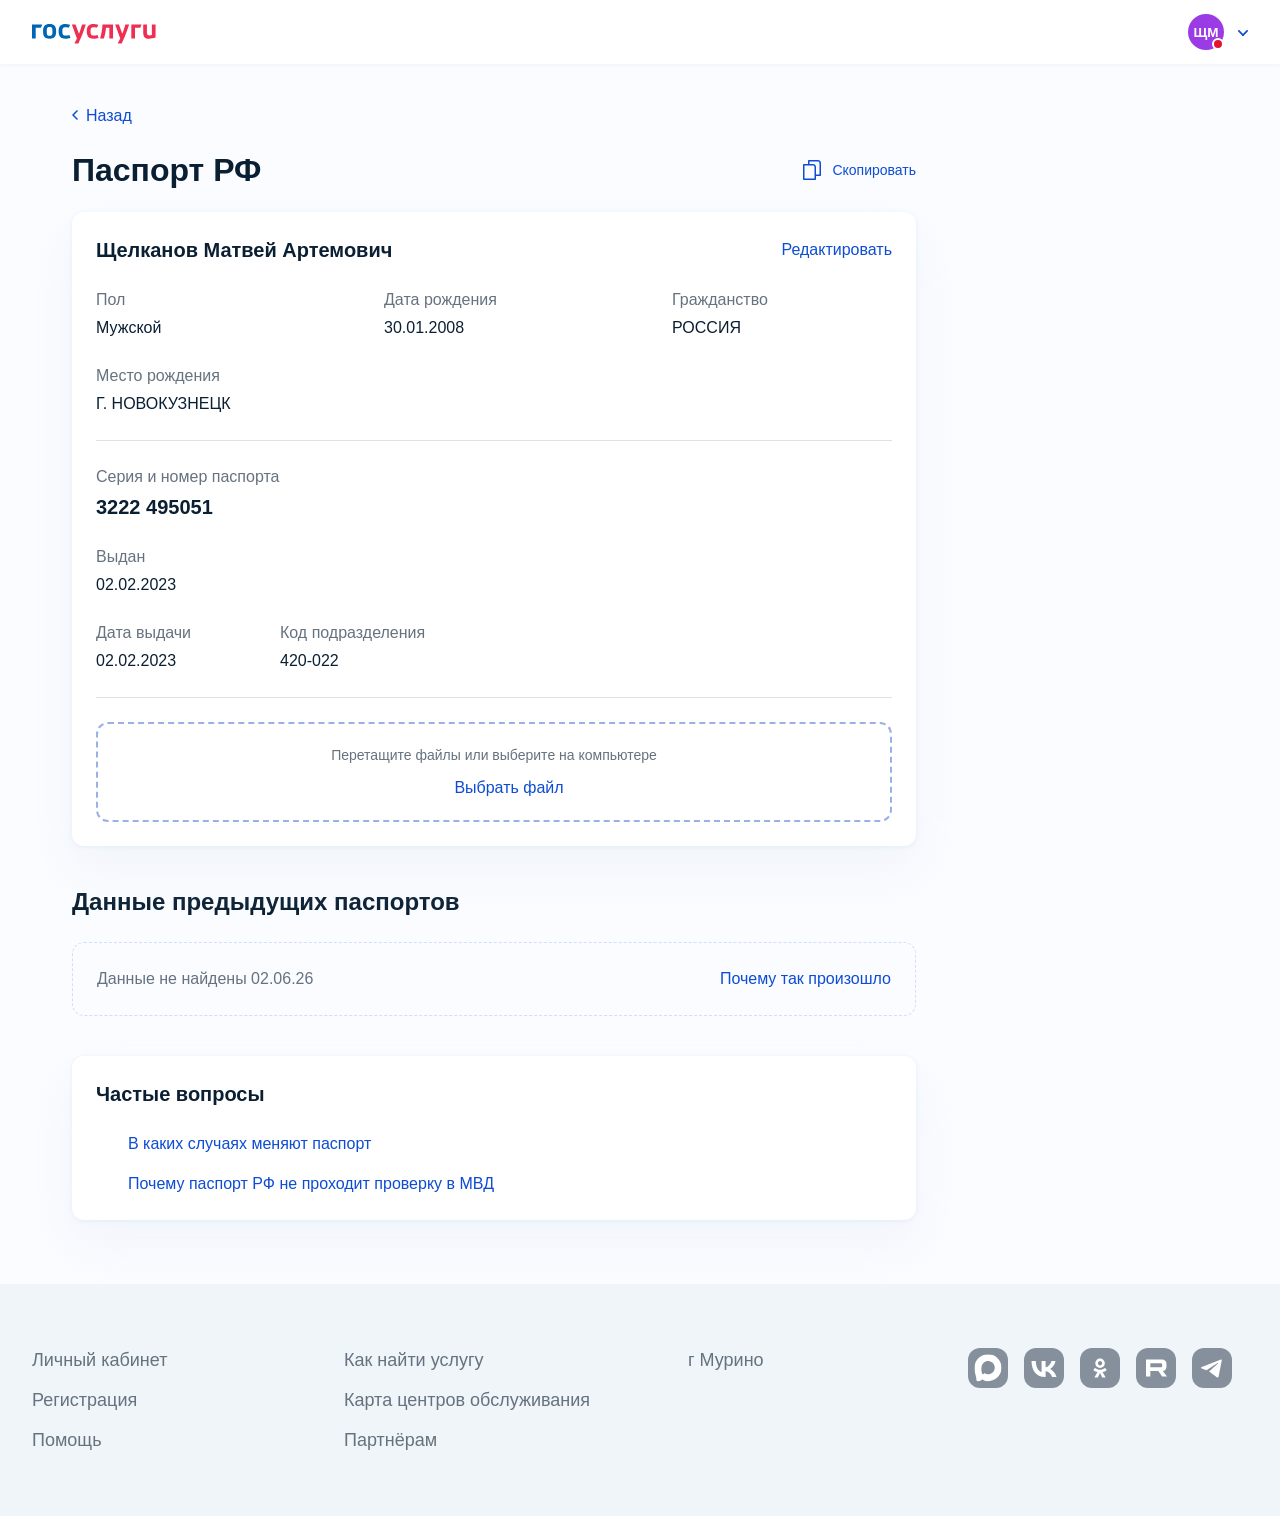
==== commit e6a7efb2: "fx index" ====
--- a/index.html
+++ b/index.html
@@ -106,10 +106,6 @@
 </lib-logo>
         
           <lib-header-select-role _ngcontent-ng-c1214059053="" view="header" class="ml-24 ng-tns-c1214059053-1 ng-star-inserted" _nghost-ng-c2031034629=""><div _ngcontent-ng-c2031034629="" class="select-role header">
-  <button _ngcontent-ng-c2031034629="" class="reset open-menu flex-container align-items-center" aria-label="Выбор роли. Выбрано Гражданам. Всплывающее меню" aria-expanded="false" role="button" tabindex="2">
-    <p _ngcontent-ng-c2031034629="" class="mr-4 link-plain">Гражданам</p>
-    <img _ngcontent-ng-c2031034629="" alt="" class="arrow" src="./Портал государственных услуг Российской Федерации_files/arrow_gosblue_big.svg">
-  </button>
   <!----></div>
 </lib-header-select-role>
         <!----></div>
@@ -120,48 +116,7 @@
     <!---->
     <!---->
     
-      <li _ngcontent-ng-c1579839893="" class="mr-24 ng-star-inserted">
-        
-          <button _ngcontent-ng-c1579839893="" class="reset ng-star-inserted" role="button" tabindex="3">
-            <p _ngcontent-ng-c1579839893="" class="link-plain">Услуги</p>
-          </button><!---->
-        <!----><!----></li>
-    <!---->
-    
-      <li _ngcontent-ng-c1579839893="" class="mr-24 ng-star-inserted">
-        
-          <a _ngcontent-ng-c1579839893="" class="flex-container align-items-center justify-between ng-star-inserted" href="https://lk.gosuslugi.ru/profile" aria-label="Документы. " role="link" tabindex="4">
-            <p _ngcontent-ng-c1579839893="" class="link-plain">Документы</p>
-            <!----></a><!---->
-        <!----><!----></li>
-    <!---->
-    
-      <li _ngcontent-ng-c1579839893="" class="mr-24 ng-star-inserted">
-        
-          <a _ngcontent-ng-c1579839893="" class="flex-container align-items-center justify-between ng-star-inserted" href="https://lk.gosuslugi.ru/orders" aria-label="Заявления. " role="link" tabindex="5">
-            <p _ngcontent-ng-c1579839893="" class="link-plain">Заявления</p>
-            <!----></a><!---->
-        <!----><!----></li>
-    <!---->
-    
-      <li _ngcontent-ng-c1579839893="" class="mr-24 ng-star-inserted">
-        
-          <a _ngcontent-ng-c1579839893="" class="flex-container align-items-center justify-between ng-star-inserted" href="https://www.gosuslugi.ru/pay" aria-label="Платежи. " role="link" tabindex="6">
-            <p _ngcontent-ng-c1579839893="" class="link-plain">Платежи</p>
-            <!----></a><!---->
-        <!----><!----></li>
-    <!---->
-    
-      <li _ngcontent-ng-c1579839893="" class="mr-24 ng-star-inserted">
-        
-          <a _ngcontent-ng-c1579839893="" class="flex-container align-items-center justify-between ng-star-inserted" href="https://www.gosuslugi.ru/help" aria-label="Помощь. " role="link" tabindex="7">
-            <p _ngcontent-ng-c1579839893="" class="link-plain">Помощь</p>
-            <!----></a><!---->
-        <!----><!----></li>
-    <!----><!----><li _ngcontent-ng-c1579839893="">
-    <a _ngcontent-ng-c1579839893="" title="Поиск с умным ассистентом" class="flex-container align-items-center" href="https://lk.gosuslugi.ru/" role="link" tabindex="8">
-      <img _ngcontent-ng-c1579839893="" alt="Поиск с умным ассистентом" class="search-icon" src="./Портал государственных услуг Российской Федерации_files/search-blue.svg">
-      <!----></a>
+
   </li>
 </ul>
 </lib-header-main-links>
--- a/Портал государственных услуг Российской Федерации_files/styles.2ec4bd86029facb0.css
+++ b/Портал государственных услуг Российской Федерации_files/styles.2ec4bd86029facb0.css
@@ -0,0 +1 @@
+.feed-event-date{display:inline-block;margin-left:4px}.hide-footer lib-footer{display:none}lib-checkbox{padding-top:6px}.grid-row>[class*=col-]{max-width:100%}.frame{box-shadow:0 1px 4px #e3ebfc,0 24px 48px #e6ebf566;border-radius:12px;padding:24px;background:#fff}.num-list{list-style:none;counter-reset:li}.num-list li:before{content:counter(li) ".";color:#4d83fa;display:inline-block;margin-left:-16px;width:16px}.num-list li{counter-increment:li}.num-list li>span{padding-left:8px;display:inline-block;vertical-align:top}.popup .popup-content .description{white-space:normal}@media all and (max-width: 767px){.menu-catalog-opened.with-scrollbar .popup-inner-content,.popup-wrapper.with-scrollbar .popup-inner-content{height:calc(100vh - 48px)}.menu-catalog-opened.with-scrollbar .popup-flex-container,.popup-wrapper.with-scrollbar .popup-flex-container{height:100%;display:flex;flex-direction:column}.menu-catalog-opened.with-scrollbar .scroll-container,.popup-wrapper.with-scrollbar .scroll-container{flex-direction:column;height:100%;flex-grow:1}.menu-catalog-opened.with-scrollbar .popup-content-wrap,.popup-wrapper.with-scrollbar .popup-content-wrap{flex-grow:1;display:flex;flex-direction:column}}@media all and (min-width: 768px){.feed-event-date{margin-left:0;display:block}.popup-wrapper.with-scrollbar.popup-with-min-height .scroll-wrap{overflow:auto}.popup-wrapper.with-scrollbar.popup-with-min-height lib-scrollbar{height:100%;display:flex;flex:1 0 100%}.popup-wrapper.with-scrollbar.popup-with-min-height .popup-flex-container{min-height:229px;display:flex;flex-direction:column;height:100%}.popup-wrapper.with-scrollbar.popup-with-min-height .scroll-container{flex-direction:column;height:100%;flex-grow:1}.popup-wrapper.with-scrollbar.popup-with-min-height .popup-content-wrap{flex-grow:1;display:flex;flex-direction:column}}.bill-throbber{background:#fff;box-shadow:0 1px 4px #e3ebfc,0 24px 48px #e6ebf566;border-radius:12px;padding:16px;position:relative}.bill-throbber .bill-throbber-hexagon-container{width:54px;height:58px;margin:0 auto}@media all and (min-width: 768px) and (max-width: 1140px){.bill-loader{height:116px}}.yellow-line{position:relative;padding-left:32px}.yellow-line:before{content:"";display:block;background:#fed13e;width:24px;height:4px;position:absolute;left:0;top:50%;transform:translateY(-50%)}.red-line{position:relative;padding-left:32px}.red-line:before{content:"";display:block;background:#ee3f58;width:24px;height:4px;position:absolute;left:0;top:50%;transform:translateY(-50%)}.dashed-border.form-container{border:1px dashed #d6e2fb;box-shadow:none}a.disabled{pointer-events:none!important;cursor:default!important;color:silver!important}.form-card{background:#fff;border-radius:12px;box-shadow:0 1px 4px #e3ebfc,0 24px 48px #e6ebf566;padding:24px;max-width:904px}.modal-close-button{padding:0;border:0;background:transparent;display:flex;cursor:pointer}.content-wrapper{background:#fff;box-shadow:0 1px 4px #e3ebfc,0 24px 48px #e6ebf566;border-radius:12px;padding:24px}div[class^=status-].tech-connection div[class^=status-]{display:none}div[class^=status-].tech-connection div[class^=status-].active{display:block}@media all and (max-width: 1215px){.flex-column-sm{flex-direction:column}.order-sm-1{order:1}.order-sm-2{order:2}}
--- a/Портал государственных услуг Российской Федерации_files/styles.2ec4bd86029facb0.css
+++ b/Портал государственных услуг Российской Федерации_files/styles.2ec4bd86029facb0.css
@@ -0,0 +1 @@
+.feed-event-date{display:inline-block;margin-left:4px}.hide-footer lib-footer{display:none}lib-checkbox{padding-top:6px}.grid-row>[class*=col-]{max-width:100%}.frame{box-shadow:0 1px 4px #e3ebfc,0 24px 48px #e6ebf566;border-radius:12px;padding:24px;background:#fff}.num-list{list-style:none;counter-reset:li}.num-list li:before{content:counter(li) ".";color:#4d83fa;display:inline-block;margin-left:-16px;width:16px}.num-list li{counter-increment:li}.num-list li>span{padding-left:8px;display:inline-block;vertical-align:top}.popup .popup-content .description{white-space:normal}@media all and (max-width: 767px){.menu-catalog-opened.with-scrollbar .popup-inner-content,.popup-wrapper.with-scrollbar .popup-inner-content{height:calc(100vh - 48px)}.menu-catalog-opened.with-scrollbar .popup-flex-container,.popup-wrapper.with-scrollbar .popup-flex-container{height:100%;display:flex;flex-direction:column}.menu-catalog-opened.with-scrollbar .scroll-container,.popup-wrapper.with-scrollbar .scroll-container{flex-direction:column;height:100%;flex-grow:1}.menu-catalog-opened.with-scrollbar .popup-content-wrap,.popup-wrapper.with-scrollbar .popup-content-wrap{flex-grow:1;display:flex;flex-direction:column}}@media all and (min-width: 768px){.feed-event-date{margin-left:0;display:block}.popup-wrapper.with-scrollbar.popup-with-min-height .scroll-wrap{overflow:auto}.popup-wrapper.with-scrollbar.popup-with-min-height lib-scrollbar{height:100%;display:flex;flex:1 0 100%}.popup-wrapper.with-scrollbar.popup-with-min-height .popup-flex-container{min-height:229px;display:flex;flex-direction:column;height:100%}.popup-wrapper.with-scrollbar.popup-with-min-height .scroll-container{flex-direction:column;height:100%;flex-grow:1}.popup-wrapper.with-scrollbar.popup-with-min-height .popup-content-wrap{flex-grow:1;display:flex;flex-direction:column}}.bill-throbber{background:#fff;box-shadow:0 1px 4px #e3ebfc,0 24px 48px #e6ebf566;border-radius:12px;padding:16px;position:relative}.bill-throbber .bill-throbber-hexagon-container{width:54px;height:58px;margin:0 auto}@media all and (min-width: 768px) and (max-width: 1140px){.bill-loader{height:116px}}.yellow-line{position:relative;padding-left:32px}.yellow-line:before{content:"";display:block;background:#fed13e;width:24px;height:4px;position:absolute;left:0;top:50%;transform:translateY(-50%)}.red-line{position:relative;padding-left:32px}.red-line:before{content:"";display:block;background:#ee3f58;width:24px;height:4px;position:absolute;left:0;top:50%;transform:translateY(-50%)}.dashed-border.form-container{border:1px dashed #d6e2fb;box-shadow:none}a.disabled{pointer-events:none!important;cursor:default!important;color:silver!important}.form-card{background:#fff;border-radius:12px;box-shadow:0 1px 4px #e3ebfc,0 24px 48px #e6ebf566;padding:24px;max-width:904px}.modal-close-button{padding:0;border:0;background:transparent;display:flex;cursor:pointer}.content-wrapper{background:#fff;box-shadow:0 1px 4px #e3ebfc,0 24px 48px #e6ebf566;border-radius:12px;padding:24px}div[class^=status-].tech-connection div[class^=status-]{display:none}div[class^=status-].tech-connection div[class^=status-].active{display:block}@media all and (max-width: 1215px){.flex-column-sm{flex-direction:column}.order-sm-1{order:1}.order-sm-2{order:2}}
